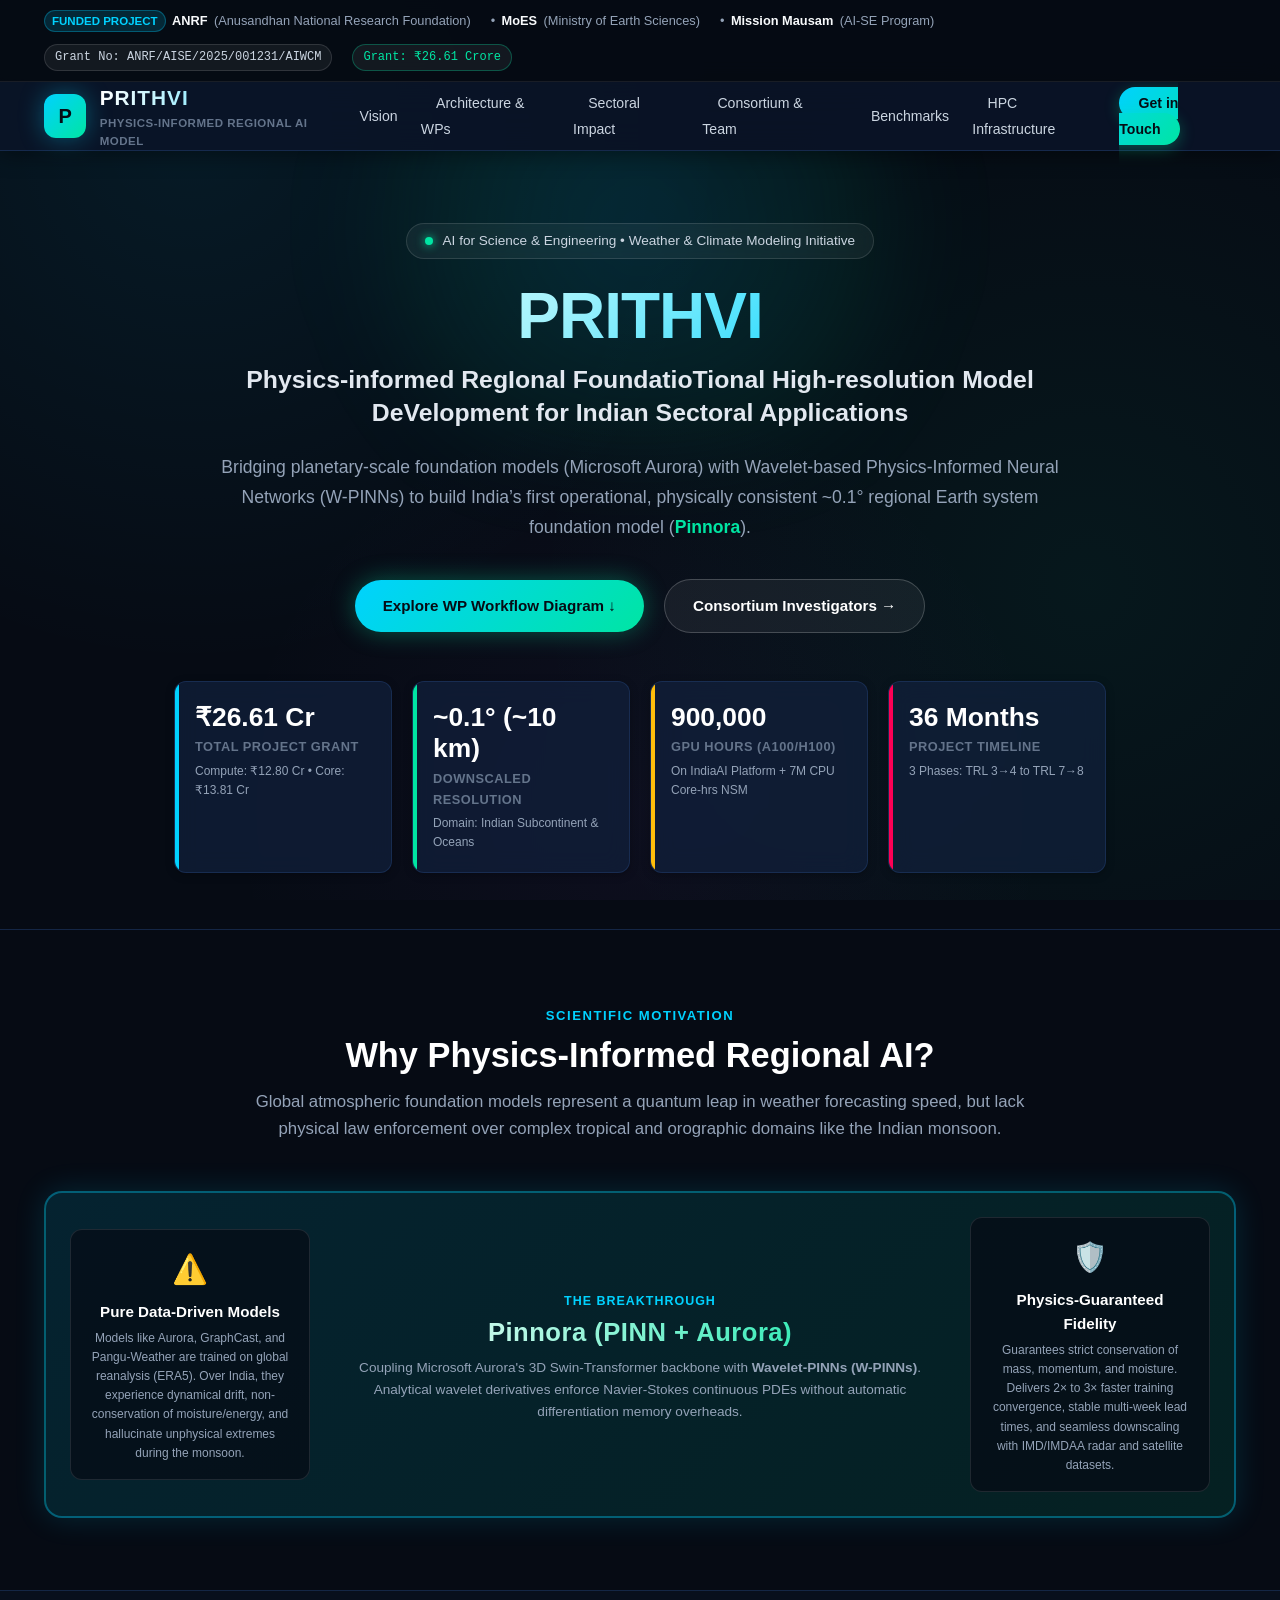
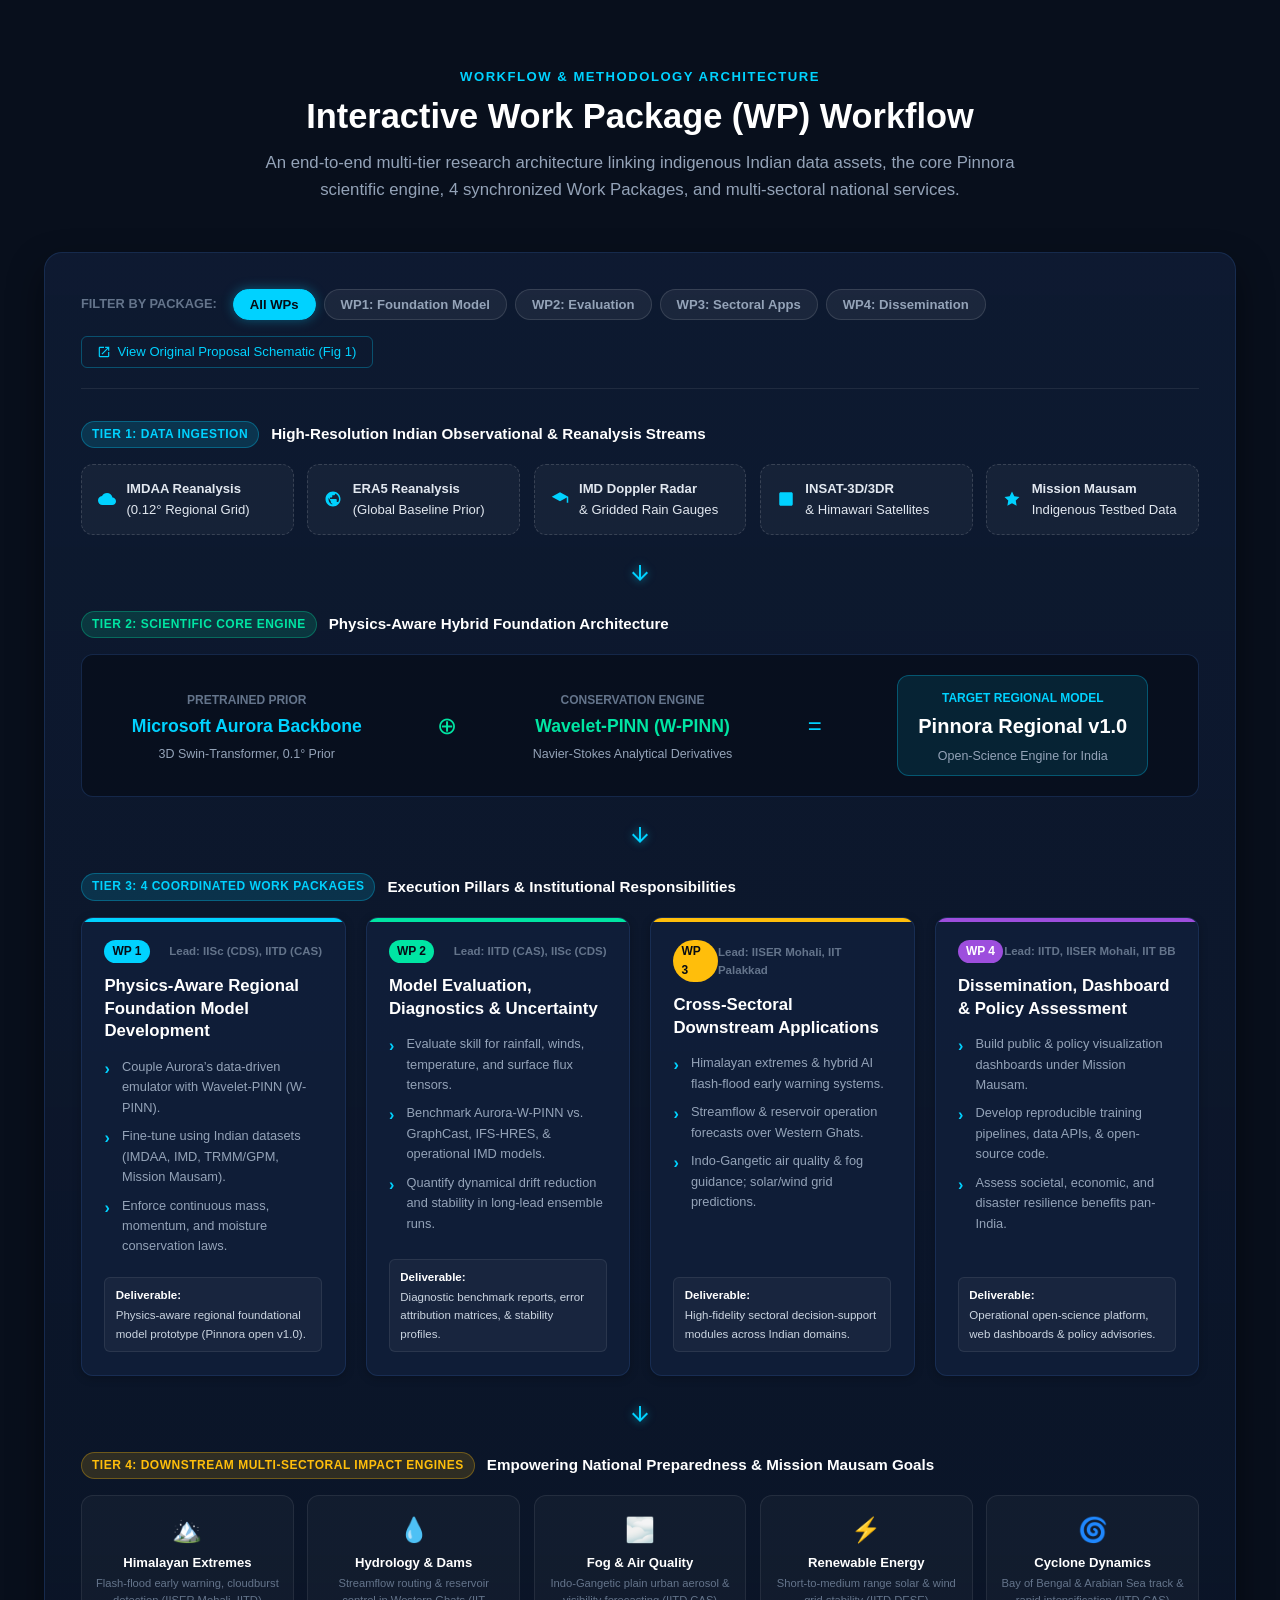
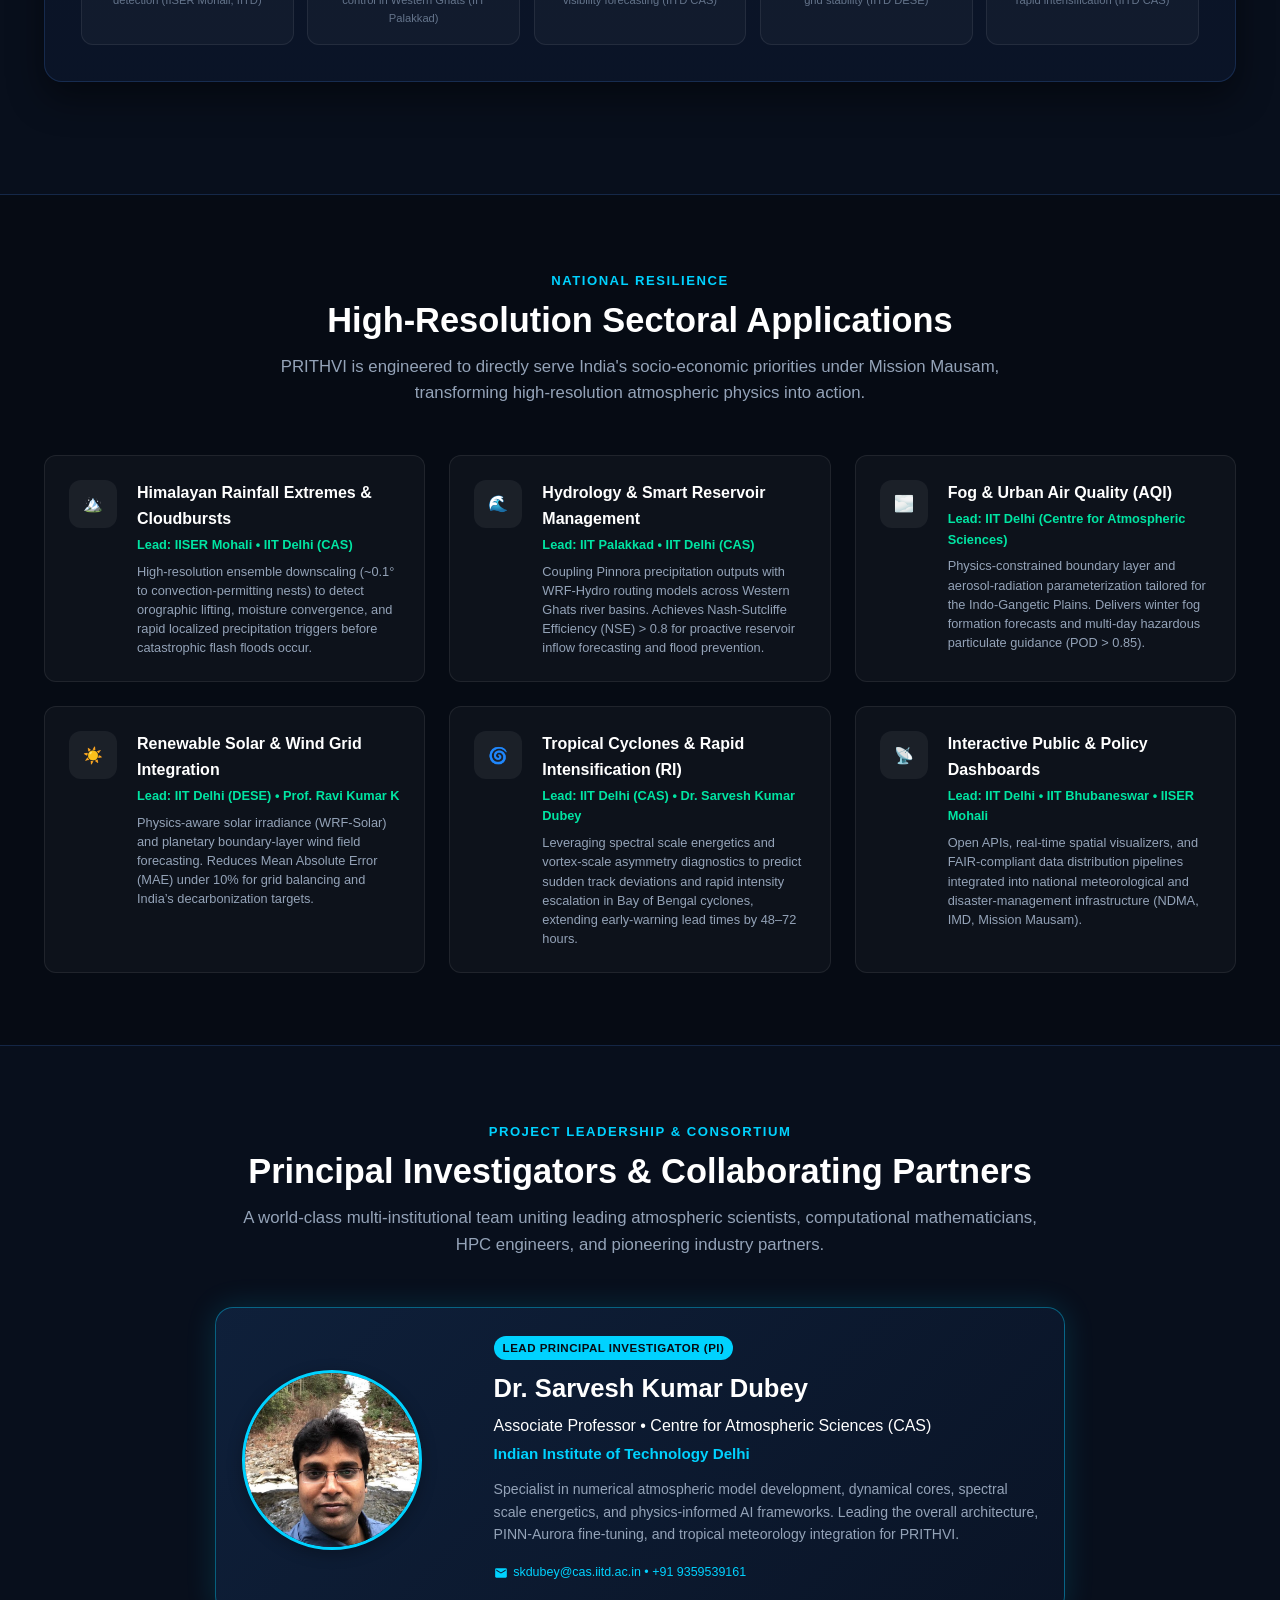
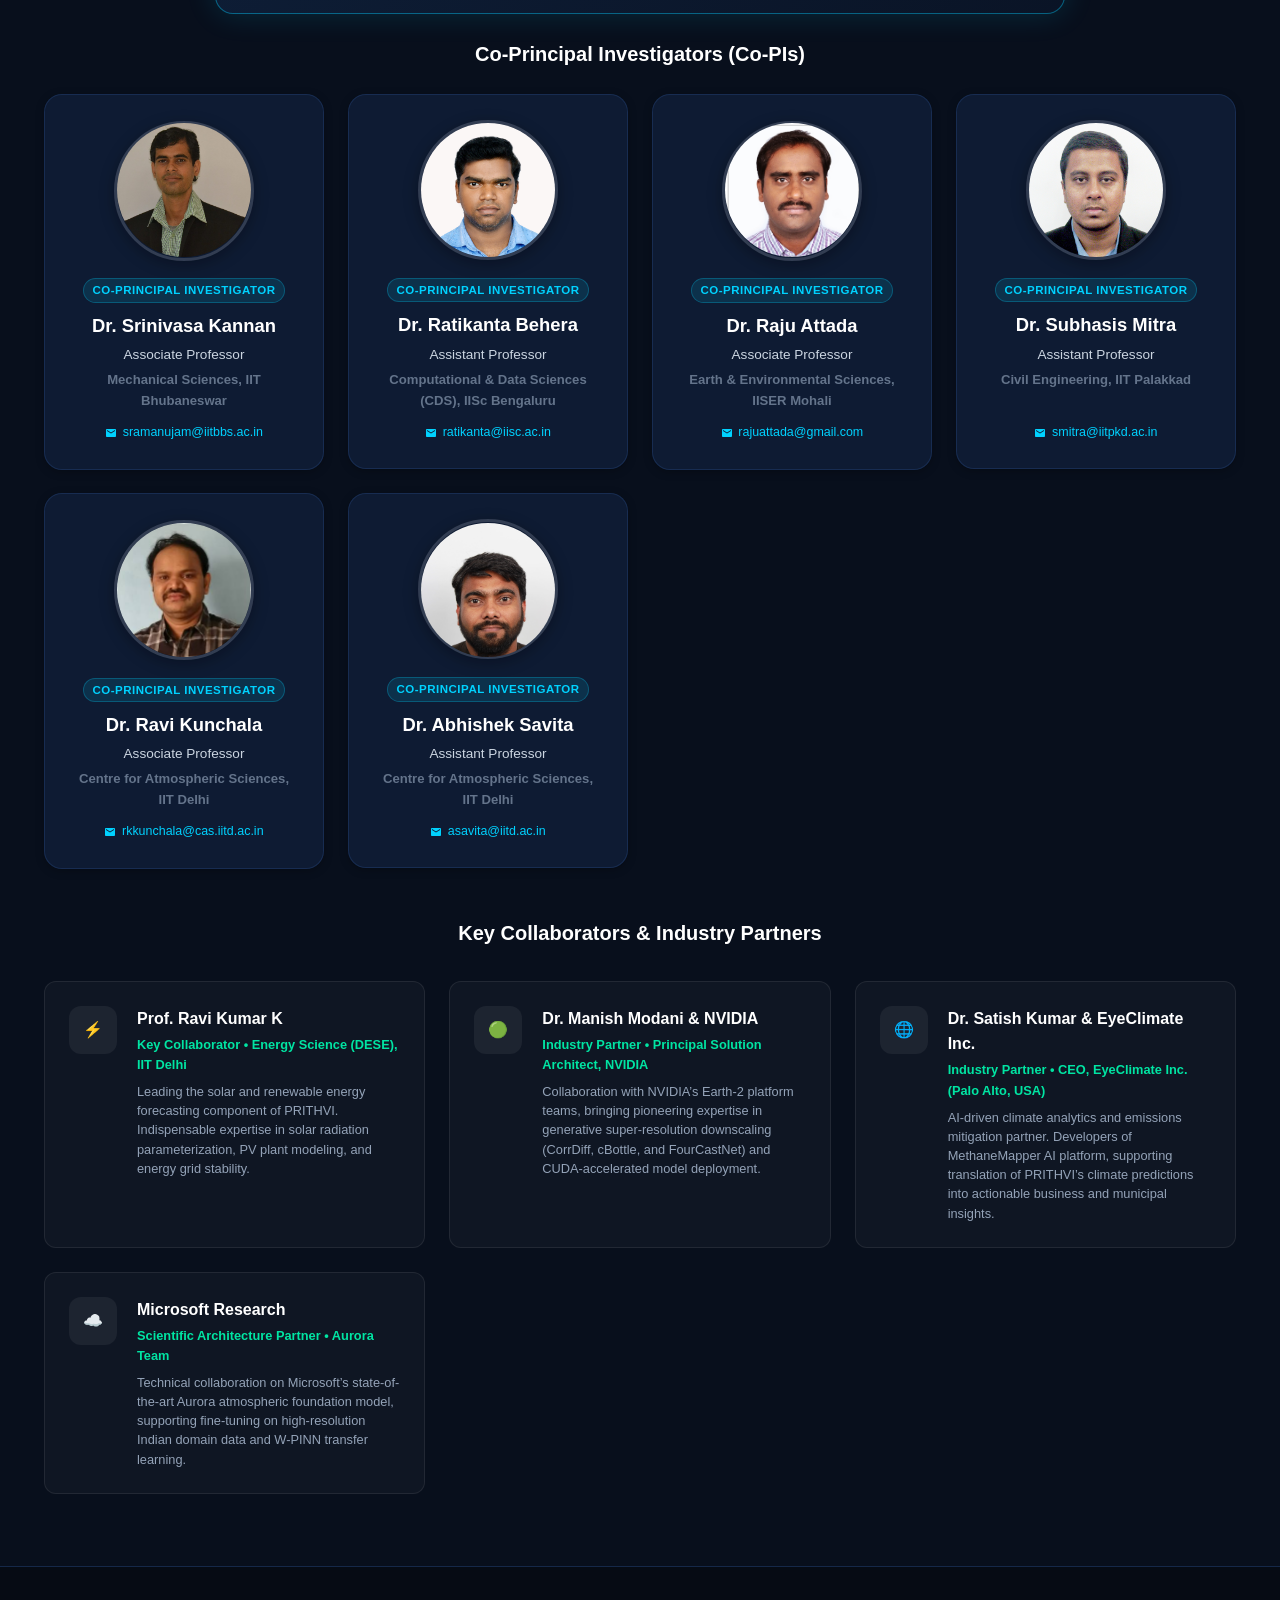
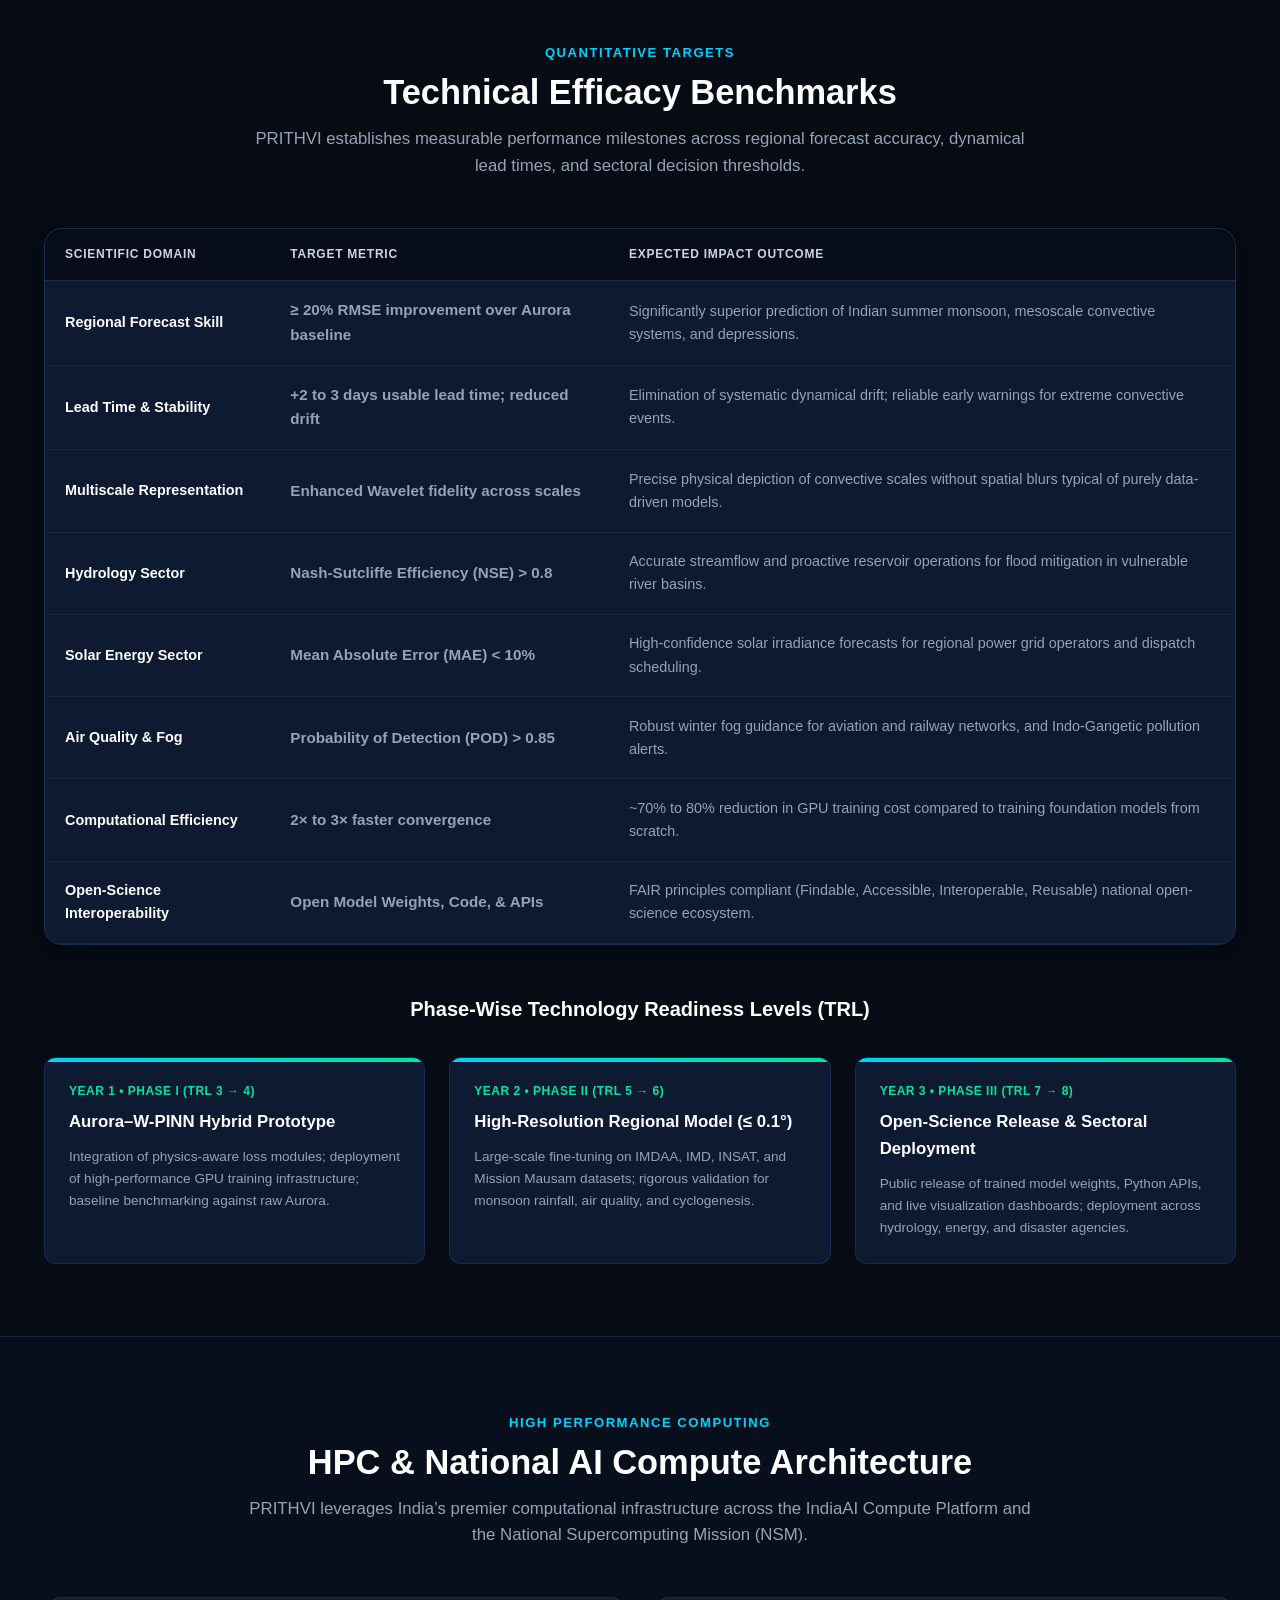
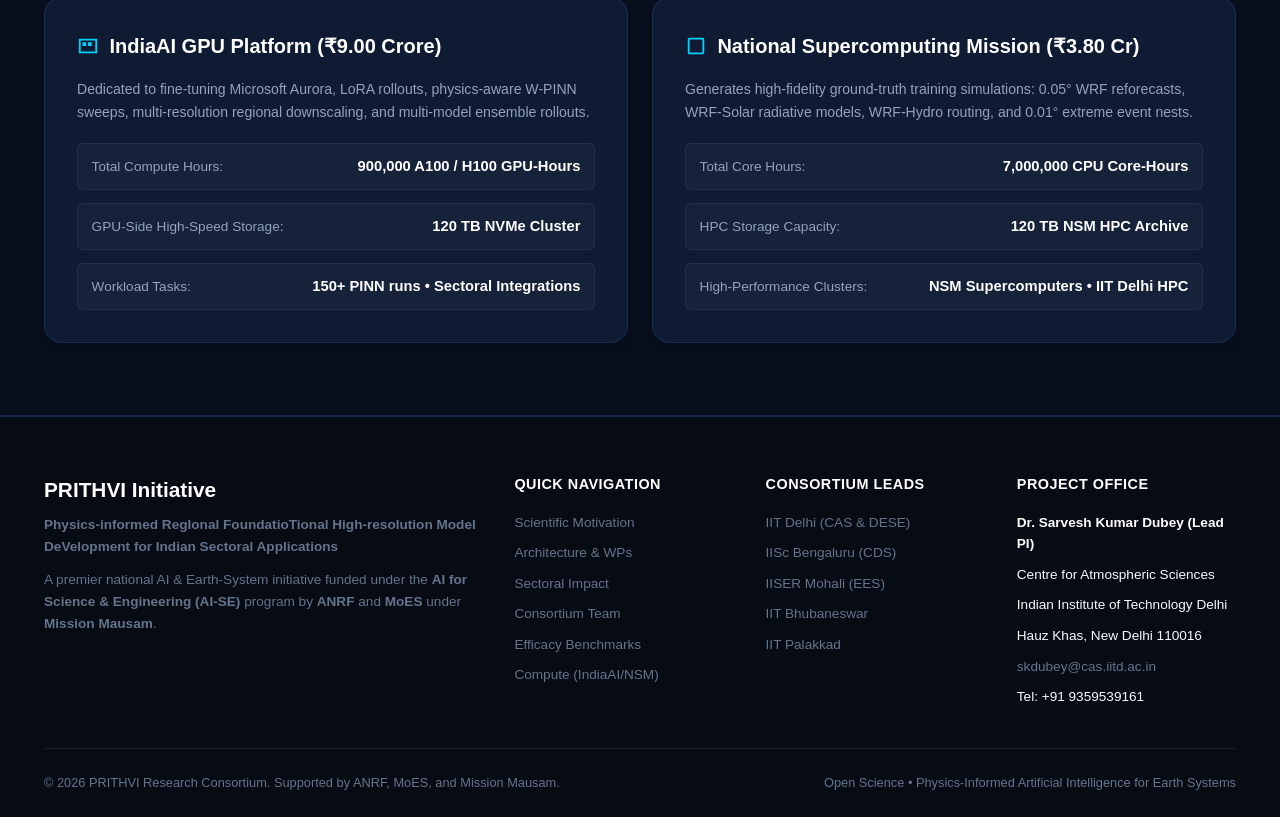
==== index.html @ 878b743e "Initial release of PRITHVI project website (ANRF / MoES Mission Mausam)" ====
<!DOCTYPE html>
<html lang="en">
<head>
  <meta charset="UTF-8">
  <meta name="viewport" content="width=device-width, initial-scale=1.0">
  <title>PRITHVI | Physics-informed Regional Foundational Model for India</title>
  <meta name="description" content="PRITHVI: Physics-informed RegIonal FoundatioTional High-resolution Model DeVelopment for Indian Sectoral Applications. Funded by ANRF with MoES under Mission Mausam.">
  <link rel="stylesheet" href="assets/css/prithvi.css">
  <link rel="shortcut icon" href="assets/images/iitd_logo_red.png" type="image/png">
</head>
<body>

  <!-- ========================================================================
       TOP GOVERNMENT & SPONSORSHIP STRIP
       ======================================================================== -->
  <aside class="top-gov-banner">
    <div class="container top-gov-content">
      <div class="funding-sponsors">
        <span class="sponsor-badge">
          <span class="tag">Funded Project</span>
          <strong>ANRF</strong> (Anusandhan National Research Foundation)
        </span>
        <span class="sponsor-badge">
          &bull; <strong>MoES</strong> (Ministry of Earth Sciences)
        </span>
        <span class="sponsor-badge">
          &bull; <strong>Mission Mausam</strong> (AI-SE Program)
        </span>
      </div>

      <div class="funding-sponsors">
        <span class="grant-id-badge">Grant No: ANRF/AISE/2025/001231/AIWCM</span>
        <span class="grant-id-badge" style="color: var(--prithvi-teal); border-color: rgba(0, 229, 163, 0.3);">Grant: ₹26.61 Crore</span>
      </div>
    </div>
  </aside>

  <!-- ========================================================================
       STICKY NAVIGATION BAR
       ======================================================================== -->
  <header class="site-nav-wrapper">
    <div class="container site-nav">
      <a href="#hero" class="nav-brand">
        <div class="brand-icon-emblem">P</div>
        <div class="brand-titles">
          <span class="brand-title-main">PRITHVI</span>
          <span class="brand-title-sub">Physics-Informed Regional AI Model</span>
        </div>
      </a>

      <button class="mobile-menu-btn" id="mobileMenuBtn" aria-label="Toggle navigation menu">&#9776;</button>

      <ul class="nav-menu" id="navMenu">
        <li><a href="#vision" class="nav-link">Vision</a></li>
        <li><a href="#workflow" class="nav-link">Architecture & WPs</a></li>
        <li><a href="#sectors" class="nav-link">Sectoral Impact</a></li>
        <li><a href="#team" class="nav-link">Consortium & Team</a></li>
        <li><a href="#benchmarks" class="nav-link">Benchmarks</a></li>
        <li><a href="#compute" class="nav-link">HPC Infrastructure</a></li>
        <li><a href="#contact" class="nav-link nav-cta">Get in Touch</a></li>
      </ul>
    </div>
  </header>

  <!-- ========================================================================
       HERO BANNER SECTION
       ======================================================================== -->
  <section class="hero-section" id="hero">
    <div class="hero-glow-back"></div>
    <div class="container hero-content">
      
      <div class="hero-meta-strip">
        <span class="pulse-dot"></span>
        <span>AI for Science & Engineering &bull; Weather & Climate Modeling Initiative</span>
      </div>

      <h1 class="hero-acronym">PRITHVI</h1>
      <h2 class="hero-full-title">
        Physics-informed RegIonal FoundatioTional High-resolution Model DeVelopment for Indian Sectoral Applications
      </h2>
      
      <p class="hero-subtitle">
        Bridging planetary-scale foundation models (Microsoft Aurora) with Wavelet-based Physics-Informed Neural Networks (W-PINNs) to build India’s first operational, physically consistent ~0.1° regional Earth system foundation model (<strong style="color: var(--prithvi-teal);">Pinnora</strong>).
      </p>

      <div class="hero-actions">
        <a href="#workflow" class="btn-primary">
          Explore WP Workflow Diagram &darr;
        </a>
        <a href="#team" class="btn-secondary">
          Consortium Investigators &rarr;
        </a>
      </div>

      <!-- Stat Badges -->
      <div class="hero-stats-grid">
        <div class="stat-card">
          <div class="stat-value">₹26.61 Cr</div>
          <div class="stat-label">Total Project Grant</div>
          <div class="stat-subtext">Compute: ₹12.80 Cr &bull; Core: ₹13.81 Cr</div>
        </div>

        <div class="stat-card teal">
          <div class="stat-value">~0.1° (~10 km)</div>
          <div class="stat-label">Downscaled Resolution</div>
          <div class="stat-subtext">Domain: Indian Subcontinent & Oceans</div>
        </div>

        <div class="stat-card gold">
          <div class="stat-value">900,000</div>
          <div class="stat-label">GPU Hours (A100/H100)</div>
          <div class="stat-subtext">On IndiaAI Platform + 7M CPU Core-hrs NSM</div>
        </div>

        <div class="stat-card coral">
          <div class="stat-value">36 Months</div>
          <div class="stat-label">Project Timeline</div>
          <div class="stat-subtext">3 Phases: TRL 3&rarr;4 to TRL 7&rarr;8</div>
        </div>
      </div>

    </div>
  </section>

  <!-- ========================================================================
       VISION & SCIENTIFIC RATIONALE
       ======================================================================== -->
  <section class="section-wrapper" id="vision">
    <div class="container">
      <div class="section-head">
        <span class="section-eyebrow">Scientific Motivation</span>
        <h2 class="section-title">Why Physics-Informed Regional AI?</h2>
        <p class="section-subtitle">
          Global atmospheric foundation models represent a quantum leap in weather forecasting speed, but lack physical law enforcement over complex tropical and orographic domains like the Indian monsoon.
        </p>
      </div>

      <div class="engine-core-card">
        
        <div class="engine-pillar">
          <div style="font-size: 1.8rem; margin-bottom: 0.5rem;">⚠️</div>
          <h4>Pure Data-Driven Models</h4>
          <p>
            Models like Aurora, GraphCast, and Pangu-Weather are trained on global reanalysis (ERA5). Over India, they experience dynamical drift, non-conservation of moisture/energy, and hallucinate unphysical extremes during the monsoon.
          </p>
        </div>

        <div class="engine-center">
          <span style="font-size: 0.78rem; text-transform: uppercase; font-weight: 800; color: var(--prithvi-cyan); letter-spacing: 1px;">The Breakthrough</span>
          <div class="core-name">Pinnora (PINN + Aurora)</div>
          <p class="core-tagline">
            Coupling Microsoft Aurora's 3D Swin-Transformer backbone with <strong>Wavelet-PINNs (W-PINNs)</strong>. Analytical wavelet derivatives enforce Navier-Stokes continuous PDEs without automatic differentiation memory overheads.
          </p>
        </div>

        <div class="engine-pillar">
          <div style="font-size: 1.8rem; margin-bottom: 0.5rem;">🛡️</div>
          <h4>Physics-Guaranteed Fidelity</h4>
          <p>
            Guarantees strict conservation of mass, momentum, and moisture. Delivers 2&times; to 3&times; faster training convergence, stable multi-week lead times, and seamless downscaling with IMD/IMDAA radar and satellite datasets.
          </p>
        </div>

      </div>
    </div>
  </section>

  <!-- ========================================================================
       WORK PACKAGES & INTERACTIVE FLOWCHART DIAGRAM
       ======================================================================== -->
  <section class="section-wrapper" id="workflow" style="background: rgba(11, 21, 40, 0.4);">
    <div class="container">
      
      <div class="section-head">
        <span class="section-eyebrow">Workflow & Methodology Architecture</span>
        <h2 class="section-title">Interactive Work Package (WP) Workflow</h2>
        <p class="section-subtitle">
          An end-to-end multi-tier research architecture linking indigenous Indian data assets, the core Pinnora scientific engine, 4 synchronized Work Packages, and multi-sectoral national services.
        </p>
      </div>

      <div class="flowchart-container">
        
        <!-- Interactive Controls -->
        <div class="flowchart-toolbar">
          <div class="flowchart-controls">
            <span style="font-size: 0.8rem; color: var(--text-muted); font-weight: 700; text-transform: uppercase; margin-right: 0.5rem;">Filter by Package:</span>
            <button class="flowchart-btn active" data-filter="all">All WPs</button>
            <button class="flowchart-btn" data-filter="wp1">WP1: Foundation Model</button>
            <button class="flowchart-btn" data-filter="wp2">WP2: Evaluation</button>
            <button class="flowchart-btn" data-filter="wp3">WP3: Sectoral Apps</button>
            <button class="flowchart-btn" data-filter="wp4">WP4: Dissemination</button>
          </div>

          <button class="view-modal-btn" id="openModalBtn">
            <svg width="14" height="14" fill="currentColor" viewBox="0 0 24 24"><path d="M19 19H5V5h7V3H5c-1.11 0-2 .9-2 2v14c0 1.1.89 2 2 2h14c1.1 0 2-.9 2-2v-7h-2v7zM14 3v2h3.59l-9.83 9.83 1.41 1.41L19 6.41V10h2V3h-7z"/></svg>
            View Original Proposal Schematic (Fig 1)
          </button>
        </div>

        <!-- The Flowchart Diagram -->
        <div class="arch-flow-diagram">
          
          <!-- TIER 1: DATA INGESTION -->
          <div class="flow-tier">
            <div class="tier-label-box">
              <span class="tier-tag">Tier 1: Data Ingestion</span>
              <span class="tier-title">High-Resolution Indian Observational & Reanalysis Streams</span>
            </div>
            
            <div class="sources-grid">
              <div class="source-node">
                <svg width="18" height="18" fill="currentColor" viewBox="0 0 24 24"><path d="M19.35 10.04C18.67 6.59 15.64 4 12 4 9.11 4 6.6 5.64 5.35 8.04 2.34 8.36 0 10.91 0 14c0 3.31 2.69 6 6 6h13c2.76 0 5-2.24 5-5 0-2.64-2.05-4.78-4.65-4.96z"/></svg>
                <span><strong>IMDAA Reanalysis</strong><br>(0.12° Regional Grid)</span>
              </div>
              <div class="source-node">
                <svg width="18" height="18" fill="currentColor" viewBox="0 0 24 24"><path d="M12 2C6.48 2 2 6.48 2 12s4.48 10 10 10 10-4.48 10-10S17.52 2 12 2zm1 17.93c-3.95-.49-7-3.85-7-7.93 0-.62.08-1.21.21-1.79L9 15v1c0 1.1.9 2 2 2v1.93zm6.9-2.54c-.26-.81-1-1.39-1.9-1.39h-1v-3c0-.55-.45-1-1-1H8v-2h2c.55 0 1-.45 1-1V7h2c1.1 0 2-.9 2-2v-.41c2.93 1.19 5 4.06 5 7.41 0 2.08-.8 3.97-2.1 5.39z"/></svg>
                <span><strong>ERA5 Reanalysis</strong><br>(Global Baseline Prior)</span>
              </div>
              <div class="source-node">
                <svg width="18" height="18" fill="currentColor" viewBox="0 0 24 24"><path d="M12 3L1 9l11 6 9-4.91V17h2V9L12 3z"/></svg>
                <span><strong>IMD Doppler Radar</strong><br>& Gridded Rain Gauges</span>
              </div>
              <div class="source-node">
                <svg width="18" height="18" fill="currentColor" viewBox="0 0 24 24"><path d="M19 3H5c-1.1 0-2 .9-2 2v14c0 1.1.9 2 2 2h14c1.1 0 2-.9 2-2V5c0-1.1-.9-2-2-2z"/></svg>
                <span><strong>INSAT-3D/3DR</strong><br>& Himawari Satellites</span>
              </div>
              <div class="source-node">
                <svg width="18" height="18" fill="currentColor" viewBox="0 0 24 24"><path d="M12 2l3.09 6.26L22 9.27l-5 4.87 1.18 6.88L12 17.77l-6.18 3.25L7 14.14 2 9.27l6.91-1.01L12 2z"/></svg>
                <span><strong>Mission Mausam</strong><br>Indigenous Testbed Data</span>
              </div>
            </div>
          </div>

          <!-- CONNECTING ARROWS -->
          <div class="flow-connector-line">
            <svg width="24" height="24" fill="currentColor" viewBox="0 0 24 24"><path d="M11 4v12.17l-5.59-5.59L4 12l8 8 8-8-1.41-1.41L13 16.17V4h-2z"/></svg>
          </div>

          <!-- TIER 2: SCIENTIFIC ENGINE (PINNORA) -->
          <div class="flow-tier">
            <div class="tier-label-box">
              <span class="tier-tag" style="background: rgba(0, 229, 163, 0.15); color: var(--prithvi-teal); border-color: rgba(0, 229, 163, 0.3);">Tier 2: Scientific Core Engine</span>
              <span class="tier-title">Physics-Aware Hybrid Foundation Architecture</span>
            </div>

            <div style="background: rgba(6, 11, 20, 0.6); border: 1px solid var(--prithvi-navy-border); border-radius: var(--radius-md); padding: 1.25rem; display: flex; align-items: center; justify-content: space-around; flex-wrap: wrap; gap: 1rem;">
              <div style="text-align: center;">
                <span style="font-size: 0.75rem; color: var(--text-muted); text-transform: uppercase; font-weight: 700;">Pretrained Prior</span>
                <h4 style="color: var(--prithvi-cyan); font-size: 1.1rem;">Microsoft Aurora Backbone</h4>
                <span style="font-size: 0.78rem; color: var(--text-secondary);">3D Swin-Transformer, 0.1° Prior</span>
              </div>

              <div style="font-size: 1.5rem; color: var(--prithvi-teal);">&oplus;</div>

              <div style="text-align: center;">
                <span style="font-size: 0.75rem; color: var(--text-muted); text-transform: uppercase; font-weight: 700;">Conservation Engine</span>
                <h4 style="color: var(--prithvi-teal); font-size: 1.1rem;">Wavelet-PINN (W-PINN)</h4>
                <span style="font-size: 0.78rem; color: var(--text-secondary);">Navier-Stokes Analytical Derivatives</span>
              </div>

              <div style="font-size: 1.5rem; color: var(--prithvi-cyan);">&equals;</div>

              <div style="text-align: center; background: rgba(0, 210, 255, 0.1); padding: 0.5rem 1.25rem; border-radius: var(--radius-md); border: 1px solid rgba(0, 210, 255, 0.3);">
                <span style="font-size: 0.75rem; color: var(--prithvi-cyan); text-transform: uppercase; font-weight: 800;">Target Regional Model</span>
                <h4 style="color: #ffffff; font-size: 1.25rem;">Pinnora Regional v1.0</h4>
                <span style="font-size: 0.78rem; color: var(--text-secondary);">Open-Science Engine for India</span>
              </div>
            </div>
          </div>

          <!-- CONNECTING ARROWS -->
          <div class="flow-connector-line">
            <svg width="24" height="24" fill="currentColor" viewBox="0 0 24 24"><path d="M11 4v12.17l-5.59-5.59L4 12l8 8 8-8-1.41-1.41L13 16.17V4h-2z"/></svg>
          </div>

          <!-- TIER 3: WORK PACKAGES (WP1 TO WP4) -->
          <div class="flow-tier">
            <div class="tier-label-box">
              <span class="tier-tag">Tier 3: 4 Coordinated Work Packages</span>
              <span class="tier-title">Execution Pillars & Institutional Responsibilities</span>
            </div>

            <div class="wp-boxes-grid">
              
              <!-- WP1 -->
              <div class="wp-box" data-wp="wp1">
                <div>
                  <div class="wp-badge-top">
                    <span class="wp-num-badge">WP 1</span>
                    <span class="wp-lead-inst">Lead: IISc (CDS), IITD (CAS)</span>
                  </div>
                  <h4 class="wp-title-text">Physics-Aware Regional Foundation Model Development</h4>
                  <ul class="wp-highlights-list">
                    <li>Couple Aurora’s data-driven emulator with Wavelet-PINN (W-PINN).</li>
                    <li>Fine-tune using Indian datasets (IMDAA, IMD, TRMM/GPM, Mission Mausam).</li>
                    <li>Enforce continuous mass, momentum, and moisture conservation laws.</li>
                  </ul>
                </div>
                <div class="wp-output-pill">
                  <strong>Deliverable:</strong>
                  Physics-aware regional foundational model prototype (Pinnora open v1.0).
                </div>
              </div>

              <!-- WP2 -->
              <div class="wp-box wp2" data-wp="wp2">
                <div>
                  <div class="wp-badge-top">
                    <span class="wp-num-badge">WP 2</span>
                    <span class="wp-lead-inst">Lead: IITD (CAS), IISc (CDS)</span>
                  </div>
                  <h4 class="wp-title-text">Model Evaluation, Diagnostics & Uncertainty</h4>
                  <ul class="wp-highlights-list">
                    <li>Evaluate skill for rainfall, winds, temperature, and surface flux tensors.</li>
                    <li>Benchmark Aurora-W-PINN vs. GraphCast, IFS-HRES, & operational IMD models.</li>
                    <li>Quantify dynamical drift reduction and stability in long-lead ensemble runs.</li>
                  </ul>
                </div>
                <div class="wp-output-pill">
                  <strong>Deliverable:</strong>
                  Diagnostic benchmark reports, error attribution matrices, & stability profiles.
                </div>
              </div>

              <!-- WP3 -->
              <div class="wp-box wp3" data-wp="wp3">
                <div>
                  <div class="wp-badge-top">
                    <span class="wp-num-badge">WP 3</span>
                    <span class="wp-lead-inst">Lead: IISER Mohali, IIT Palakkad</span>
                  </div>
                  <h4 class="wp-title-text">Cross-Sectoral Downstream Applications</h4>
                  <ul class="wp-highlights-list">
                    <li>Himalayan extremes & hybrid AI flash-flood early warning systems.</li>
                    <li>Streamflow & reservoir operation forecasts over Western Ghats.</li>
                    <li>Indo-Gangetic air quality & fog guidance; solar/wind grid predictions.</li>
                  </ul>
                </div>
                <div class="wp-output-pill">
                  <strong>Deliverable:</strong>
                  High-fidelity sectoral decision-support modules across Indian domains.
                </div>
              </div>

              <!-- WP4 -->
              <div class="wp-box wp4" data-wp="wp4">
                <div>
                  <div class="wp-badge-top">
                    <span class="wp-num-badge">WP 4</span>
                    <span class="wp-lead-inst">Lead: IITD, IISER Mohali, IIT BB</span>
                  </div>
                  <h4 class="wp-title-text">Dissemination, Dashboard & Policy Assessment</h4>
                  <ul class="wp-highlights-list">
                    <li>Build public & policy visualization dashboards under Mission Mausam.</li>
                    <li>Develop reproducible training pipelines, data APIs, & open-source code.</li>
                    <li>Assess societal, economic, and disaster resilience benefits pan-India.</li>
                  </ul>
                </div>
                <div class="wp-output-pill">
                  <strong>Deliverable:</strong>
                  Operational open-science platform, web dashboards & policy advisories.
                </div>
              </div>

            </div>
          </div>

          <!-- CONNECTING ARROWS -->
          <div class="flow-connector-line">
            <svg width="24" height="24" fill="currentColor" viewBox="0 0 24 24"><path d="M11 4v12.17l-5.59-5.59L4 12l8 8 8-8-1.41-1.41L13 16.17V4h-2z"/></svg>
          </div>

          <!-- TIER 4: SECTORAL APPLICATION ENGINES -->
          <div class="flow-tier">
            <div class="tier-label-box">
              <span class="tier-tag" style="background: rgba(255, 190, 11, 0.15); color: var(--prithvi-gold); border-color: rgba(255, 190, 11, 0.3);">Tier 4: Downstream Multi-Sectoral Impact Engines</span>
              <span class="tier-title">Empowering National Preparedness & Mission Mausam Goals</span>
            </div>

            <div class="sectors-flow-grid">
              
              <div class="sector-flow-card">
                <div class="sector-flow-icon">🏔️</div>
                <div class="sector-flow-name">Himalayan Extremes</div>
                <div class="sector-flow-lead">Flash-flood early warning, cloudburst detection (IISER Mohali, IITD)</div>
              </div>

              <div class="sector-flow-card">
                <div class="sector-flow-icon">💧</div>
                <div class="sector-flow-name">Hydrology & Dams</div>
                <div class="sector-flow-lead">Streamflow routing & reservoir control in Western Ghats (IIT Palakkad)</div>
              </div>

              <div class="sector-flow-card">
                <div class="sector-flow-icon">🌫️</div>
                <div class="sector-flow-name">Fog & Air Quality</div>
                <div class="sector-flow-lead">Indo-Gangetic plain urban aerosol & visibility forecasting (IITD CAS)</div>
              </div>

              <div class="sector-flow-card">
                <div class="sector-flow-icon">⚡</div>
                <div class="sector-flow-name">Renewable Energy</div>
                <div class="sector-flow-lead">Short-to-medium range solar & wind grid stability (IITD DESE)</div>
              </div>

              <div class="sector-flow-card">
                <div class="sector-flow-icon">🌀</div>
                <div class="sector-flow-name">Cyclone Dynamics</div>
                <div class="sector-flow-lead">Bay of Bengal & Arabian Sea track & rapid intensification (IITD CAS)</div>
              </div>

            </div>
          </div>

        </div>

      </div>

    </div>
  </section>

  <!-- ========================================================================
       SECTORAL IMPACT & APPLICATIONS
       ======================================================================== -->
  <section class="section-wrapper" id="sectors">
    <div class="container">
      <div class="section-head">
        <span class="section-eyebrow">National Resilience</span>
        <h2 class="section-title">High-Resolution Sectoral Applications</h2>
        <p class="section-subtitle">
          PRITHVI is engineered to directly serve India's socio-economic priorities under Mission Mausam, transforming high-resolution atmospheric physics into action.
        </p>
      </div>

      <div class="collab-cards-grid">
        
        <div class="collab-card">
          <div class="collab-icon">🏔️</div>
          <div class="collab-info">
            <h4>Himalayan Rainfall Extremes & Cloudbursts</h4>
            <div class="collab-role">Lead: IISER Mohali &bull; IIT Delhi (CAS)</div>
            <p>
              High-resolution ensemble downscaling (~0.1° to convection-permitting nests) to detect orographic lifting, moisture convergence, and rapid localized precipitation triggers before catastrophic flash floods occur.
            </p>
          </div>
        </div>

        <div class="collab-card">
          <div class="collab-icon">🌊</div>
          <div class="collab-info">
            <h4>Hydrology & Smart Reservoir Management</h4>
            <div class="collab-role">Lead: IIT Palakkad &bull; IIT Delhi (CAS)</div>
            <p>
              Coupling Pinnora precipitation outputs with WRF-Hydro routing models across Western Ghats river basins. Achieves Nash-Sutcliffe Efficiency (NSE) > 0.8 for proactive reservoir inflow forecasting and flood prevention.
            </p>
          </div>
        </div>

        <div class="collab-card">
          <div class="collab-icon">🌫️</div>
          <div class="collab-info">
            <h4>Fog & Urban Air Quality (AQI)</h4>
            <div class="collab-role">Lead: IIT Delhi (Centre for Atmospheric Sciences)</div>
            <p>
              Physics-constrained boundary layer and aerosol-radiation parameterization tailored for the Indo-Gangetic Plains. Delivers winter fog formation forecasts and multi-day hazardous particulate guidance (POD > 0.85).
            </p>
          </div>
        </div>

        <div class="collab-card">
          <div class="collab-icon">☀️</div>
          <div class="collab-info">
            <h4>Renewable Solar & Wind Grid Integration</h4>
            <div class="collab-role">Lead: IIT Delhi (DESE) &bull; Prof. Ravi Kumar K</div>
            <p>
              Physics-aware solar irradiance (WRF-Solar) and planetary boundary-layer wind field forecasting. Reduces Mean Absolute Error (MAE) under 10% for grid balancing and India’s decarbonization targets.
            </p>
          </div>
        </div>

        <div class="collab-card">
          <div class="collab-icon">🌀</div>
          <div class="collab-info">
            <h4>Tropical Cyclones & Rapid Intensification (RI)</h4>
            <div class="collab-role">Lead: IIT Delhi (CAS) &bull; Dr. Sarvesh Kumar Dubey</div>
            <p>
              Leveraging spectral scale energetics and vortex-scale asymmetry diagnostics to predict sudden track deviations and rapid intensity escalation in Bay of Bengal cyclones, extending early-warning lead times by 48–72 hours.
            </p>
          </div>
        </div>

        <div class="collab-card">
          <div class="collab-icon">📡</div>
          <div class="collab-info">
            <h4>Interactive Public & Policy Dashboards</h4>
            <div class="collab-role">Lead: IIT Delhi &bull; IIT Bhubaneswar &bull; IISER Mohali</div>
            <p>
              Open APIs, real-time spatial visualizers, and FAIR-compliant data distribution pipelines integrated into national meteorological and disaster-management infrastructure (NDMA, IMD, Mission Mausam).
            </p>
          </div>
        </div>

      </div>

    </div>
  </section>

  <!-- ========================================================================
       CONSORTIUM & TEAM (LEAD PI, CO-PIS, COLLABORATORS, INDUSTRY)
       ======================================================================== -->
  <section class="section-wrapper" id="team" style="background: rgba(11, 21, 40, 0.4);">
    <div class="container">
      
      <div class="section-head">
        <span class="section-eyebrow">Project Leadership & Consortium</span>
        <h2 class="section-title">Principal Investigators & Collaborating Partners</h2>
        <p class="section-subtitle">
          A world-class multi-institutional team uniting leading atmospheric scientists, computational mathematicians, HPC engineers, and pioneering industry partners.
        </p>
      </div>

      <!-- Lead PI Hero Card -->
      <div class="team-card lead-pi">
        <div class="team-avatar-box">
          <img src="assets/images/team/sarvesh_dubey.jpg" alt="Dr. Sarvesh Kumar Dubey">
        </div>
        <div>
          <span class="team-role-badge lead">Lead Principal Investigator (PI)</span>
          <h3 class="team-name" style="font-size: 1.6rem;">Dr. Sarvesh Kumar Dubey</h3>
          <p class="team-title" style="font-size: 1rem; color: #ffffff;">Associate Professor &bull; Centre for Atmospheric Sciences (CAS)</p>
          <p class="team-institution" style="color: var(--prithvi-cyan); font-size: 0.95rem;">Indian Institute of Technology Delhi</p>
          <p style="font-size: 0.88rem; color: var(--text-secondary); line-height: 1.6; margin: 0.75rem 0 1rem;">
            Specialist in numerical atmospheric model development, dynamical cores, spectral scale energetics, and physics-informed AI frameworks. Leading the overall architecture, PINN-Aurora fine-tuning, and tropical meteorology integration for PRITHVI.
          </p>
          <a href="mailto:skdubey@cas.iitd.ac.in" class="team-email">
            <svg width="14" height="14" fill="currentColor" viewBox="0 0 24 24"><path d="M20 4H4c-1.1 0-1.99.9-1.99 2L2 18c0 1.1.9 2 2 2h16c1.1 0 2-.9 2-2V6c0-1.1-.9-2-2-2zm0 4l-8 5-8-5V6l8 5 8-5v2z"/></svg>
            skdubey@cas.iitd.ac.in &bull; +91 9359539161
          </a>
        </div>
      </div>

      <!-- Co-PIs Grid -->
      <h3 style="font-size: 1.25rem; font-weight: 700; color: #ffffff; margin-bottom: 1.5rem; text-align: center;">
        Co-Principal Investigators (Co-PIs)
      </h3>

      <div class="team-grid">
        
        <!-- Co-PI 1: Dr. Srinivasa Kannan -->
        <div class="team-card">
          <div class="team-avatar-box">
            <img src="assets/images/team/srinivasa_kannan.png" alt="Dr. Srinivasa Kannan">
          </div>
          <span class="team-role-badge">Co-Principal Investigator</span>
          <h4 class="team-name">Dr. Srinivasa Kannan</h4>
          <p class="team-title">Associate Professor</p>
          <p class="team-institution">Mechanical Sciences, IIT Bhubaneswar</p>
          <a href="mailto:sramanujam@iitbbs.ac.in" class="team-email">
            <svg width="12" height="12" fill="currentColor" viewBox="0 0 24 24"><path d="M20 4H4c-1.1 0-1.99.9-1.99 2L2 18c0 1.1.9 2 2 2h16c1.1 0 2-.9 2-2V6c0-1.1-.9-2-2-2zm0 4l-8 5-8-5V6l8 5 8-5v2z"/></svg>
            sramanujam@iitbbs.ac.in
          </a>
        </div>

        <!-- Co-PI 2: Dr. Ratikanta Behera -->
        <div class="team-card">
          <div class="team-avatar-box">
            <img src="assets/images/team/ratikanta_behera.png" alt="Dr. Ratikanta Behera">
          </div>
          <span class="team-role-badge">Co-Principal Investigator</span>
          <h4 class="team-name">Dr. Ratikanta Behera</h4>
          <p class="team-title">Assistant Professor</p>
          <p class="team-institution">Computational & Data Sciences (CDS), IISc Bengaluru</p>
          <a href="mailto:ratikanta@iisc.ac.in" class="team-email">
            <svg width="12" height="12" fill="currentColor" viewBox="0 0 24 24"><path d="M20 4H4c-1.1 0-1.99.9-1.99 2L2 18c0 1.1.9 2 2 2h16c1.1 0 2-.9 2-2V6c0-1.1-.9-2-2-2zm0 4l-8 5-8-5V6l8 5 8-5v2z"/></svg>
            ratikanta@iisc.ac.in
          </a>
        </div>

        <!-- Co-PI 3: Dr. Raju Attada -->
        <div class="team-card">
          <div class="team-avatar-box">
            <img src="assets/images/team/raju_attada.png" alt="Dr. Raju Attada">
          </div>
          <span class="team-role-badge">Co-Principal Investigator</span>
          <h4 class="team-name">Dr. Raju Attada</h4>
          <p class="team-title">Associate Professor</p>
          <p class="team-institution">Earth & Environmental Sciences, IISER Mohali</p>
          <a href="mailto:rajuattada@gmail.com" class="team-email">
            <svg width="12" height="12" fill="currentColor" viewBox="0 0 24 24"><path d="M20 4H4c-1.1 0-1.99.9-1.99 2L2 18c0 1.1.9 2 2 2h16c1.1 0 2-.9 2-2V6c0-1.1-.9-2-2-2zm0 4l-8 5-8-5V6l8 5 8-5v2z"/></svg>
            rajuattada@gmail.com
          </a>
        </div>

        <!-- Co-PI 4: Dr. Subhasis Mitra -->
        <div class="team-card">
          <div class="team-avatar-box">
            <img src="assets/images/team/subhasis_mitra.png" alt="Dr. Subhasis Mitra">
          </div>
          <span class="team-role-badge">Co-Principal Investigator</span>
          <h4 class="team-name">Dr. Subhasis Mitra</h4>
          <p class="team-title">Assistant Professor</p>
          <p class="team-institution">Civil Engineering, IIT Palakkad</p>
          <a href="mailto:smitra@iitpkd.ac.in" class="team-email">
            <svg width="12" height="12" fill="currentColor" viewBox="0 0 24 24"><path d="M20 4H4c-1.1 0-1.99.9-1.99 2L2 18c0 1.1.9 2 2 2h16c1.1 0 2-.9 2-2V6c0-1.1-.9-2-2-2zm0 4l-8 5-8-5V6l8 5 8-5v2z"/></svg>
            smitra@iitpkd.ac.in
          </a>
        </div>

        <!-- Co-PI 5: Dr. Ravi Kunchala -->
        <div class="team-card">
          <div class="team-avatar-box">
            <img src="assets/images/team/ravi_kunchala.png" alt="Dr. Ravi Kunchala">
          </div>
          <span class="team-role-badge">Co-Principal Investigator</span>
          <h4 class="team-name">Dr. Ravi Kunchala</h4>
          <p class="team-title">Associate Professor</p>
          <p class="team-institution">Centre for Atmospheric Sciences, IIT Delhi</p>
          <a href="mailto:rkkunchala@cas.iitd.ac.in" class="team-email">
            <svg width="12" height="12" fill="currentColor" viewBox="0 0 24 24"><path d="M20 4H4c-1.1 0-1.99.9-1.99 2L2 18c0 1.1.9 2 2 2h16c1.1 0 2-.9 2-2V6c0-1.1-.9-2-2-2zm0 4l-8 5-8-5V6l8 5 8-5v2z"/></svg>
            rkkunchala@cas.iitd.ac.in
          </a>
        </div>

        <!-- Co-PI 6: Dr. Abhishek Savita -->
        <div class="team-card">
          <div class="team-avatar-box">
            <img src="assets/images/team/abhishek_savita.png" alt="Dr. Abhishek Savita">
          </div>
          <span class="team-role-badge">Co-Principal Investigator</span>
          <h4 class="team-name">Dr. Abhishek Savita</h4>
          <p class="team-title">Assistant Professor</p>
          <p class="team-institution">Centre for Atmospheric Sciences, IIT Delhi</p>
          <a href="mailto:asavita@iitd.ac.in" class="team-email">
            <svg width="12" height="12" fill="currentColor" viewBox="0 0 24 24"><path d="M20 4H4c-1.1 0-1.99.9-1.99 2L2 18c0 1.1.9 2 2 2h16c1.1 0 2-.9 2-2V6c0-1.1-.9-2-2-2zm0 4l-8 5-8-5V6l8 5 8-5v2z"/></svg>
            asavita@iitd.ac.in
          </a>
        </div>

      </div>

      <!-- Collaborators & Industry Partners -->
      <h3 style="font-size: 1.25rem; font-weight: 700; color: #ffffff; margin: 3rem 0 1.5rem; text-align: center;">
        Key Collaborators & Industry Partners
      </h3>

      <div class="collab-cards-grid">
        
        <div class="collab-card">
          <div class="collab-icon">⚡</div>
          <div class="collab-info">
            <h4>Prof. Ravi Kumar K</h4>
            <div class="collab-role">Key Collaborator &bull; Energy Science (DESE), IIT Delhi</div>
            <p>
              Leading the solar and renewable energy forecasting component of PRITHVI. Indispensable expertise in solar radiation parameterization, PV plant modeling, and energy grid stability.
            </p>
          </div>
        </div>

        <div class="collab-card">
          <div class="collab-icon">🟢</div>
          <div class="collab-info">
            <h4>Dr. Manish Modani & NVIDIA</h4>
            <div class="collab-role">Industry Partner &bull; Principal Solution Architect, NVIDIA</div>
            <p>
              Collaboration with NVIDIA’s Earth-2 platform teams, bringing pioneering expertise in generative super-resolution downscaling (CorrDiff, cBottle, and FourCastNet) and CUDA-accelerated model deployment.
            </p>
          </div>
        </div>

        <div class="collab-card">
          <div class="collab-icon">🌐</div>
          <div class="collab-info">
            <h4>Dr. Satish Kumar & EyeClimate Inc.</h4>
            <div class="collab-role">Industry Partner &bull; CEO, EyeClimate Inc. (Palo Alto, USA)</div>
            <p>
              AI-driven climate analytics and emissions mitigation partner. Developers of MethaneMapper AI platform, supporting translation of PRITHVI’s climate predictions into actionable business and municipal insights.
            </p>
          </div>
        </div>

        <div class="collab-card">
          <div class="collab-icon">☁️</div>
          <div class="collab-info">
            <h4>Microsoft Research</h4>
            <div class="collab-role">Scientific Architecture Partner &bull; Aurora Team</div>
            <p>
              Technical collaboration on Microsoft’s state-of-the-art Aurora atmospheric foundation model, supporting fine-tuning on high-resolution Indian domain data and W-PINN transfer learning.
            </p>
          </div>
        </div>

      </div>

    </div>
  </section>

  <!-- ========================================================================
       TECHNICAL EFFICACY BENCHMARKS & MILESTONES
       ======================================================================== -->
  <section class="section-wrapper" id="benchmarks">
    <div class="container">
      <div class="section-head">
        <span class="section-eyebrow">Quantitative Targets</span>
        <h2 class="section-title">Technical Efficacy Benchmarks</h2>
        <p class="section-subtitle">
          PRITHVI establishes measurable performance milestones across regional forecast accuracy, dynamical lead times, and sectoral decision thresholds.
        </p>
      </div>

      <div class="benchmarks-table-wrapper">
        <table class="benchmarks-table">
          <thead>
            <tr>
              <th>Scientific Domain</th>
              <th>Target Metric</th>
              <th>Expected Impact Outcome</th>
            </tr>
          </thead>
          <tbody>
            <tr>
              <td><strong style="color: #fff;">Regional Forecast Skill</strong></td>
              <td class="metric-highlight">&ge; 20% RMSE improvement over Aurora baseline</td>
              <td>Significantly superior prediction of Indian summer monsoon, mesoscale convective systems, and depressions.</td>
            </tr>
            <tr>
              <td><strong style="color: #fff;">Lead Time & Stability</strong></td>
              <td class="metric-highlight">+2 to 3 days usable lead time; reduced drift</td>
              <td>Elimination of systematic dynamical drift; reliable early warnings for extreme convective events.</td>
            </tr>
            <tr>
              <td><strong style="color: #fff;">Multiscale Representation</strong></td>
              <td class="metric-highlight">Enhanced Wavelet fidelity across scales</td>
              <td>Precise physical depiction of convective scales without spatial blurs typical of purely data-driven models.</td>
            </tr>
            <tr>
              <td><strong style="color: #fff;">Hydrology Sector</strong></td>
              <td class="metric-highlight">Nash-Sutcliffe Efficiency (NSE) &gt; 0.8</td>
              <td>Accurate streamflow and proactive reservoir operations for flood mitigation in vulnerable river basins.</td>
            </tr>
            <tr>
              <td><strong style="color: #fff;">Solar Energy Sector</strong></td>
              <td class="metric-highlight">Mean Absolute Error (MAE) &lt; 10%</td>
              <td>High-confidence solar irradiance forecasts for regional power grid operators and dispatch scheduling.</td>
            </tr>
            <tr>
              <td><strong style="color: #fff;">Air Quality & Fog</strong></td>
              <td class="metric-highlight">Probability of Detection (POD) &gt; 0.85</td>
              <td>Robust winter fog guidance for aviation and railway networks, and Indo-Gangetic pollution alerts.</td>
            </tr>
            <tr>
              <td><strong style="color: #fff;">Computational Efficiency</strong></td>
              <td class="metric-highlight">2&times; to 3&times; faster convergence</td>
              <td>~70% to 80% reduction in GPU training cost compared to training foundation models from scratch.</td>
            </tr>
            <tr>
              <td><strong style="color: #fff;">Open-Science Interoperability</strong></td>
              <td class="metric-highlight">Open Model Weights, Code, & APIs</td>
              <td>FAIR principles compliant (Findable, Accessible, Interoperable, Reusable) national open-science ecosystem.</td>
            </tr>
          </tbody>
        </table>
      </div>

      <!-- TRL Milestones Track -->
      <h3 style="font-size: 1.25rem; font-weight: 700; color: #ffffff; margin: 3rem 0 1.25rem; text-align: center;">
        Phase-Wise Technology Readiness Levels (TRL)
      </h3>

      <div class="trl-timeline">
        <div class="trl-card">
          <div class="trl-phase-badge">Year 1 &bull; Phase I (TRL 3 &rarr; 4)</div>
          <h4 class="trl-title">Aurora–W-PINN Hybrid Prototype</h4>
          <p class="trl-desc">
            Integration of physics-aware loss modules; deployment of high-performance GPU training infrastructure; baseline benchmarking against raw Aurora.
          </p>
        </div>

        <div class="trl-card">
          <div class="trl-phase-badge">Year 2 &bull; Phase II (TRL 5 &rarr; 6)</div>
          <h4 class="trl-title">High-Resolution Regional Model (&le; 0.1°)</h4>
          <p class="trl-desc">
            Large-scale fine-tuning on IMDAA, IMD, INSAT, and Mission Mausam datasets; rigorous validation for monsoon rainfall, air quality, and cyclogenesis.
          </p>
        </div>

        <div class="trl-card">
          <div class="trl-phase-badge">Year 3 &bull; Phase III (TRL 7 &rarr; 8)</div>
          <h4 class="trl-title">Open-Science Release & Sectoral Deployment</h4>
          <p class="trl-desc">
            Public release of trained model weights, Python APIs, and live visualization dashboards; deployment across hydrology, energy, and disaster agencies.
          </p>
        </div>
      </div>

    </div>
  </section>

  <!-- ========================================================================
       COMPUTE & HPC INFRASTRUCTURE
       ======================================================================== -->
  <section class="section-wrapper" id="compute" style="background: rgba(11, 21, 40, 0.4);">
    <div class="container">
      <div class="section-head">
        <span class="section-eyebrow">High Performance Computing</span>
        <h2 class="section-title">HPC & National AI Compute Architecture</h2>
        <p class="section-subtitle">
          PRITHVI leverages India’s premier computational infrastructure across the IndiaAI Compute Platform and the National Supercomputing Mission (NSM).
        </p>
      </div>

      <div class="compute-grid">
        
        <!-- GPU Card -->
        <div class="compute-card">
          <h3>
            <svg width="22" height="22" fill="currentColor" viewBox="0 0 24 24"><path d="M4 6h16v12H4z M2 4v16h20V4H2zm4 4h4v4H6V8zm6 0h4v4h-4V8z"/></svg>
            IndiaAI GPU Platform (₹9.00 Crore)
          </h3>
          <p style="font-size: 0.88rem; color: var(--text-secondary); line-height: 1.6;">
            Dedicated to fine-tuning Microsoft Aurora, LoRA rollouts, physics-aware W-PINN sweeps, multi-resolution regional downscaling, and multi-model ensemble rollouts.
          </p>
          <ul class="compute-metrics-list">
            <li class="compute-metric-item">
              <span class="compute-metric-label">Total Compute Hours:</span>
              <span class="compute-metric-val">900,000 A100 / H100 GPU-Hours</span>
            </li>
            <li class="compute-metric-item">
              <span class="compute-metric-label">GPU-Side High-Speed Storage:</span>
              <span class="compute-metric-val">120 TB NVMe Cluster</span>
            </li>
            <li class="compute-metric-item">
              <span class="compute-metric-label">Workload Tasks:</span>
              <span class="compute-metric-val">150+ PINN runs &bull; Sectoral Integrations</span>
            </li>
          </ul>
        </div>

        <!-- CPU HPC Card -->
        <div class="compute-card">
          <h3>
            <svg width="22" height="22" fill="currentColor" viewBox="0 0 24 24"><path d="M19 3H5c-1.1 0-2 .9-2 2v14c0 1.1.9 2 2 2h14c1.1 0 2-.9 2-2V5c0-1.1-.9-2-2-2zm0 16H5V5h14v14z"/></svg>
            National Supercomputing Mission (₹3.80 Cr)
          </h3>
          <p style="font-size: 0.88rem; color: var(--text-secondary); line-height: 1.6;">
            Generates high-fidelity ground-truth training simulations: 0.05° WRF reforecasts, WRF-Solar radiative models, WRF-Hydro routing, and 0.01° extreme event nests.
          </p>
          <ul class="compute-metrics-list">
            <li class="compute-metric-item">
              <span class="compute-metric-label">Total Core Hours:</span>
              <span class="compute-metric-val">7,000,000 CPU Core-Hours</span>
            </li>
            <li class="compute-metric-item">
              <span class="compute-metric-label">HPC Storage Capacity:</span>
              <span class="compute-metric-val">120 TB NSM HPC Archive</span>
            </li>
            <li class="compute-metric-item">
              <span class="compute-metric-label">High-Performance Clusters:</span>
              <span class="compute-metric-val">NSM Supercomputers &bull; IIT Delhi HPC</span>
            </li>
          </ul>
        </div>

      </div>

    </div>
  </section>

  <!-- ========================================================================
       MODAL: ORIGINAL PROPOSAL FIG 1 SCHEMATIC
       ======================================================================== -->
  <div class="modal-overlay" id="schematicModal" role="dialog" aria-modal="true" aria-labelledby="modalTitle">
    <div class="modal-window">
      <button class="modal-close-btn" id="closeModalBtn" aria-label="Close Modal">&times;</button>
      <h3 id="modalTitle" style="font-size: 1.3rem; font-weight: 700; color: #ffffff; margin-bottom: 0.5rem;">
        Fig 1: Sectoral Applications of PRITHVI Regional Foundation Model (Pinnora)
      </h3>
      <p style="font-size: 0.85rem; color: var(--text-secondary); margin-bottom: 1.25rem;">
        Official schematic excerpt from the funded proposal (File No: ANRF/AISE/2025/001231/AIWCM, Page 9).
      </p>
      <div style="background: #ffffff; padding: 12px; border-radius: var(--radius-md); overflow: hidden;">
        <img src="assets/images/fig1_original_diagram.png" alt="PRITHVI Proposal Figure 1 Workflow Diagram" style="width: 100%; height: auto;">
      </div>
    </div>
  </div>

  <!-- ========================================================================
       CONTACT & INSTITUTIONAL FOOTER
       ======================================================================== -->
  <footer class="prithvi-footer" id="contact">
    <div class="container">
      
      <div class="footer-top-grid">
        
        <div class="footer-brand">
          <h4>PRITHVI Initiative</h4>
          <p>
            <strong>Physics-informed RegIonal FoundatioTional High-resolution Model DeVelopment for Indian Sectoral Applications</strong>
          </p>
          <p style="margin-top: 0.75rem;">
            A premier national AI & Earth-System initiative funded under the <strong>AI for Science & Engineering (AI-SE)</strong> program by <strong>ANRF</strong> and <strong>MoES</strong> under <strong>Mission Mausam</strong>.
          </p>
        </div>

        <div class="footer-col">
          <h5>Quick Navigation</h5>
          <ul class="footer-links">
            <li><a href="#vision">Scientific Motivation</a></li>
            <li><a href="#workflow">Architecture & WPs</a></li>
            <li><a href="#sectors">Sectoral Impact</a></li>
            <li><a href="#team">Consortium Team</a></li>
            <li><a href="#benchmarks">Efficacy Benchmarks</a></li>
            <li><a href="#compute">Compute (IndiaAI/NSM)</a></li>
          </ul>
        </div>

        <div class="footer-col">
          <h5>Consortium Leads</h5>
          <ul class="footer-links">
            <li><a href="https://cas.iitd.ac.in" target="_blank" rel="noopener noreferrer">IIT Delhi (CAS & DESE)</a></li>
            <li><a href="https://cds.iisc.ac.in" target="_blank" rel="noopener noreferrer">IISc Bengaluru (CDS)</a></li>
            <li><a href="https://www.iisermohali.ac.in" target="_blank" rel="noopener noreferrer">IISER Mohali (EES)</a></li>
            <li><a href="https://www.iitbbs.ac.in" target="_blank" rel="noopener noreferrer">IIT Bhubaneswar</a></li>
            <li><a href="https://iitpkd.ac.in" target="_blank" rel="noopener noreferrer">IIT Palakkad</a></li>
          </ul>
        </div>

        <div class="footer-col">
          <h5>Project Office</h5>
          <ul class="footer-links">
            <li><strong style="color: #fff;">Dr. Sarvesh Kumar Dubey (Lead PI)</strong></li>
            <li>Centre for Atmospheric Sciences</li>
            <li>Indian Institute of Technology Delhi</li>
            <li>Hauz Khas, New Delhi 110016</li>
            <li><a href="mailto:skdubey@cas.iitd.ac.in">skdubey@cas.iitd.ac.in</a></li>
            <li>Tel: +91 9359539161</li>
          </ul>
        </div>

      </div>

      <div class="footer-bottom">
        <div>
          &copy; 2026 PRITHVI Research Consortium. Supported by ANRF, MoES, and Mission Mausam.
        </div>
        <div>
          Open Science &bull; Physics-Informed Artificial Intelligence for Earth Systems
        </div>
      </div>

    </div>
  </footer>

  <script src="assets/js/prithvi.js"></script>
</body>
</html>
---- assets/css/prithvi.css ----
/* ==========================================================================
   PRITHVI: Physics-informed Regional Foundational Model for India
   Official Project Website Stylesheet
   Designed for ANRF / MoES Mission Mausam Initiative
   ========================================================================== */

:root {
  /* Brand Atmospheric Palette */
  --prithvi-navy-dark: #060b14;
  --prithvi-navy: #0b1528;
  --prithvi-navy-surface: #101e38;
  --prithvi-navy-card: rgba(18, 34, 62, 0.7);
  --prithvi-navy-border: rgba(30, 58, 102, 0.6);

  --prithvi-cyan: #00d2ff;
  --prithvi-cyan-glow: rgba(0, 210, 255, 0.25);
  --prithvi-teal: #00e5a3;
  --prithvi-teal-glow: rgba(0, 229, 163, 0.25);
  --prithvi-gold: #ffbe0b;
  --prithvi-gold-glow: rgba(255, 190, 11, 0.25);
  --prithvi-coral: #ff0055;
  --prithvi-purple: #9d4edd;

  /* Typography Colors */
  --text-primary: #f8fafc;
  --text-secondary: #94a3b8;
  --text-muted: #64748b;
  --text-accent: #38bdf8;

  /* Elevation & Shadows */
  --shadow-sm: 0 2px 8px rgba(0, 0, 0, 0.25);
  --shadow-md: 0 8px 24px rgba(0, 0, 0, 0.35);
  --shadow-lg: 0 16px 36px rgba(0, 0, 0, 0.45);
  --shadow-cyan: 0 0 25px rgba(0, 210, 255, 0.35);
  --shadow-teal: 0 0 25px rgba(0, 229, 163, 0.35);

  --radius-sm: 6px;
  --radius-md: 12px;
  --radius-lg: 18px;
  --radius-full: 9999px;

  --transition: all 0.3s cubic-bezier(0.16, 1, 0.3, 1);
  --max-width: 1240px;
}

/* Reset & Basics */
*, *::before, *::after {
  box-sizing: border-box;
  margin: 0;
  padding: 0;
}

html {
  font-family: -apple-system, BlinkMacSystemFont, "Segoe UI", Roboto, "Inter", "Helvetica Neue", Arial, sans-serif;
  font-size: 16px;
  line-height: 1.6;
  color: var(--text-primary);
  background-color: var(--prithvi-navy-dark);
  scroll-behavior: smooth;
}

body {
  min-height: 100vh;
  display: flex;
  flex-direction: column;
  background: 
    radial-gradient(circle at 15% 15%, rgba(0, 210, 255, 0.08) 0%, transparent 40%),
    radial-gradient(circle at 85% 65%, rgba(0, 229, 163, 0.06) 0%, transparent 45%),
    radial-gradient(circle at 50% 90%, rgba(157, 78, 221, 0.05) 0%, transparent 40%),
    var(--prithvi-navy-dark);
  background-attachment: fixed;
  overflow-x: hidden;
  -webkit-font-smoothing: antialiased;
}

a {
  color: var(--prithvi-cyan);
  text-decoration: none;
  transition: var(--transition);
}

a:hover {
  color: #7dd3fc;
  text-shadow: 0 0 8px rgba(56, 189, 248, 0.5);
}

img {
  max-width: 100%;
  height: auto;
  display: block;
}

.container {
  width: 100%;
  max-width: var(--max-width);
  margin: 0 auto;
  padding: 0 1.5rem;
}

/* ==========================================================================
   TOP INSTITUTIONAL & FUNDING BANNER
   ========================================================================== */
.top-gov-banner {
  background: rgba(6, 11, 20, 0.95);
  backdrop-filter: blur(12px);
  border-bottom: 1px solid rgba(255, 255, 255, 0.08);
  padding: 0.6rem 0;
  font-size: 0.8rem;
  z-index: 100;
  position: relative;
}

.top-gov-content {
  display: flex;
  align-items: center;
  justify-content: space-between;
  flex-wrap: wrap;
  gap: 0.75rem;
}

.funding-sponsors {
  display: flex;
  align-items: center;
  gap: 1.25rem;
  flex-wrap: wrap;
}

.sponsor-badge {
  display: inline-flex;
  align-items: center;
  gap: 0.4rem;
  color: var(--text-secondary);
  font-weight: 500;
}

.sponsor-badge strong {
  color: var(--text-primary);
  font-weight: 700;
}

.sponsor-badge .tag {
  background: rgba(0, 210, 255, 0.15);
  color: var(--prithvi-cyan);
  border: 1px solid rgba(0, 210, 255, 0.3);
  padding: 1px 7px;
  border-radius: var(--radius-full);
  font-size: 0.72rem;
  font-weight: 700;
  text-transform: uppercase;
}

.grant-id-badge {
  color: #cbd5e1;
  background: rgba(255, 255, 255, 0.06);
  padding: 3px 10px;
  border-radius: var(--radius-full);
  border: 1px solid rgba(255, 255, 255, 0.12);
  font-family: ui-monospace, SFMono-Regular, Menlo, Monaco, Consolas, monospace;
  font-size: 0.75rem;
}

/* ==========================================================================
   MAIN NAVIGATION
   ========================================================================== */
.site-nav-wrapper {
  background: rgba(11, 21, 40, 0.85);
  backdrop-filter: blur(16px);
  position: sticky;
  top: 0;
  z-index: 90;
  border-bottom: 1px solid var(--prithvi-navy-border);
  box-shadow: 0 4px 20px rgba(0, 0, 0, 0.4);
}

.site-nav {
  display: flex;
  align-items: center;
  justify-content: space-between;
  height: 68px;
}

.nav-brand {
  display: flex;
  align-items: center;
  gap: 0.85rem;
  text-decoration: none;
}

.brand-icon-emblem {
  width: 44px;
  height: 44px;
  border-radius: var(--radius-md);
  background: linear-gradient(135deg, #00d2ff 0%, #00e5a3 100%);
  display: flex;
  align-items: center;
  justify-content: center;
  color: #060b14;
  font-weight: 900;
  font-size: 1.25rem;
  box-shadow: var(--shadow-cyan);
}

.brand-titles {
  display: flex;
  flex-direction: column;
}

.brand-title-main {
  font-size: 1.3rem;
  font-weight: 800;
  letter-spacing: 1px;
  color: #ffffff;
  background: linear-gradient(90deg, #ffffff 0%, var(--prithvi-cyan) 100%);
  -webkit-background-clip: text;
  -webkit-text-fill-color: transparent;
}

.brand-title-sub {
  font-size: 0.72rem;
  font-weight: 600;
  color: var(--text-muted);
  text-transform: uppercase;
  letter-spacing: 0.5px;
}

.nav-menu {
  display: flex;
  align-items: center;
  gap: 0.5rem;
  list-style: none;
}

.nav-link {
  color: #cbd5e1;
  font-size: 0.88rem;
  font-weight: 500;
  padding: 0.5rem 0.95rem;
  border-radius: var(--radius-md);
  transition: var(--transition);
}

.nav-link:hover, .nav-link.active {
  color: #ffffff;
  background: rgba(255, 255, 255, 0.08);
  border: 1px solid rgba(255, 255, 255, 0.12);
}

.nav-cta {
  background: linear-gradient(135deg, var(--prithvi-cyan) 0%, var(--prithvi-teal) 100%);
  color: #060b14 !important;
  font-weight: 700;
  padding: 0.5rem 1.2rem;
  border-radius: var(--radius-full);
  box-shadow: 0 4px 15px rgba(0, 229, 163, 0.3);
  border: none !important;
}

.nav-cta:hover {
  transform: translateY(-2px);
  box-shadow: 0 6px 20px rgba(0, 229, 163, 0.5);
}

.mobile-menu-btn {
  display: none;
  background: none;
  border: 1px solid rgba(255, 255, 255, 0.2);
  color: #ffffff;
  font-size: 1.4rem;
  padding: 0.35rem 0.65rem;
  border-radius: var(--radius-sm);
  cursor: pointer;
}

/* ==========================================================================
   HERO SECTION
   ========================================================================== */
.hero-section {
  position: relative;
  padding: 4.5rem 0 3.5rem;
  border-bottom: 1px solid var(--prithvi-navy-border);
  overflow: hidden;
}

.hero-glow-back {
  position: absolute;
  top: -150px;
  left: 50%;
  transform: translateX(-50%);
  width: 700px;
  height: 450px;
  background: radial-gradient(circle, rgba(0, 210, 255, 0.15) 0%, rgba(0, 229, 163, 0.08) 50%, transparent 70%);
  filter: blur(50px);
  pointer-events: none;
  z-index: 0;
}

.hero-content {
  position: relative;
  z-index: 1;
  text-align: center;
  max-width: 980px;
  margin: 0 auto;
}

.hero-meta-strip {
  display: inline-flex;
  align-items: center;
  gap: 0.6rem;
  background: rgba(255, 255, 255, 0.05);
  border: 1px solid rgba(255, 255, 255, 0.12);
  padding: 0.4rem 1.1rem;
  border-radius: var(--radius-full);
  font-size: 0.85rem;
  color: #cbd5e1;
  margin-bottom: 1.5rem;
  backdrop-filter: blur(8px);
}

.hero-meta-strip .pulse-dot {
  width: 8px;
  height: 8px;
  border-radius: 50%;
  background: var(--prithvi-teal);
  box-shadow: 0 0 10px var(--prithvi-teal);
  animation: pulse 2s infinite;
}

@keyframes pulse {
  0% { transform: scale(0.95); opacity: 0.8; }
  50% { transform: scale(1.3); opacity: 1; }
  100% { transform: scale(0.95); opacity: 0.8; }
}

.hero-acronym {
  font-size: 4rem;
  font-weight: 900;
  letter-spacing: -1px;
  line-height: 1.05;
  margin-bottom: 0.75rem;
  background: linear-gradient(135deg, #ffffff 0%, #a5f3fc 40%, var(--prithvi-cyan) 80%, var(--prithvi-teal) 100%);
  -webkit-background-clip: text;
  -webkit-text-fill-color: transparent;
}

.hero-full-title {
  font-size: 1.55rem;
  font-weight: 700;
  line-height: 1.35;
  color: #e2e8f0;
  margin-bottom: 1.5rem;
}

.hero-subtitle {
  font-size: 1.1rem;
  line-height: 1.7;
  color: var(--text-secondary);
  margin-bottom: 2.25rem;
  max-width: 840px;
  margin-left: auto;
  margin-right: auto;
}

.hero-actions {
  display: flex;
  align-items: center;
  justify-content: center;
  gap: 1.25rem;
  flex-wrap: wrap;
  margin-bottom: 3rem;
}

.btn-primary {
  display: inline-flex;
  align-items: center;
  gap: 0.5rem;
  background: linear-gradient(135deg, var(--prithvi-cyan) 0%, var(--prithvi-teal) 100%);
  color: #060b14;
  font-weight: 700;
  font-size: 0.95rem;
  padding: 0.85rem 1.75rem;
  border-radius: var(--radius-full);
  box-shadow: var(--shadow-teal);
  transition: var(--transition);
}

.btn-primary:hover {
  transform: translateY(-2px);
  box-shadow: 0 8px 25px rgba(0, 229, 163, 0.45);
  color: #000;
}

.btn-secondary {
  display: inline-flex;
  align-items: center;
  gap: 0.5rem;
  background: rgba(255, 255, 255, 0.06);
  color: #ffffff;
  font-weight: 600;
  font-size: 0.95rem;
  padding: 0.85rem 1.75rem;
  border-radius: var(--radius-full);
  border: 1px solid rgba(255, 255, 255, 0.2);
  transition: var(--transition);
}

.btn-secondary:hover {
  background: rgba(255, 255, 255, 0.12);
  border-color: #ffffff;
  color: #ffffff;
}

/* Key Project Stat Highlights */
.hero-stats-grid {
  display: grid;
  grid-template-columns: repeat(4, 1fr);
  gap: 1.25rem;
  margin-top: 1rem;
}

.stat-card {
  background: var(--prithvi-navy-card);
  backdrop-filter: blur(12px);
  border: 1px solid var(--prithvi-navy-border);
  padding: 1.25rem;
  border-radius: var(--radius-md);
  box-shadow: var(--shadow-sm);
  text-align: left;
  position: relative;
  overflow: hidden;
  transition: var(--transition);
}

.stat-card:hover {
  transform: translateY(-3px);
  border-color: rgba(0, 210, 255, 0.4);
  box-shadow: var(--shadow-md);
}

.stat-card::after {
  content: "";
  position: absolute;
  top: 0;
  left: 0;
  width: 4px;
  height: 100%;
  background: var(--prithvi-cyan);
}

.stat-card.gold::after { background: var(--prithvi-gold); }
.stat-card.teal::after { background: var(--prithvi-teal); }
.stat-card.coral::after { background: var(--prithvi-coral); }

.stat-value {
  font-size: 1.65rem;
  font-weight: 800;
  color: #ffffff;
  line-height: 1.2;
}

.stat-label {
  font-size: 0.8rem;
  font-weight: 600;
  color: var(--text-muted);
  text-transform: uppercase;
  letter-spacing: 0.5px;
  margin-top: 0.25rem;
}

.stat-subtext {
  font-size: 0.75rem;
  color: var(--text-secondary);
  margin-top: 0.25rem;
}

/* ==========================================================================
   SECTION HEADERS
   ========================================================================== */
.section-wrapper {
  padding: 4.5rem 0;
  border-bottom: 1px solid var(--prithvi-navy-border);
}

.section-head {
  text-align: center;
  max-width: 800px;
  margin: 0 auto 3rem;
}

.section-eyebrow {
  display: inline-flex;
  align-items: center;
  gap: 0.4rem;
  color: var(--prithvi-cyan);
  font-size: 0.82rem;
  font-weight: 700;
  text-transform: uppercase;
  letter-spacing: 1.5px;
  margin-bottom: 0.5rem;
}

.section-title {
  font-size: 2.15rem;
  font-weight: 800;
  color: #ffffff;
  line-height: 1.25;
  margin-bottom: 0.75rem;
}

.section-subtitle {
  font-size: 1.05rem;
  color: var(--text-secondary);
  line-height: 1.6;
}

/* ==========================================================================
   WORK PACKAGES (WP) & INTERACTIVE FLOWCHART SECTION
   ========================================================================== */
.flowchart-container {
  background: linear-gradient(180deg, rgba(16, 30, 56, 0.75) 0%, rgba(11, 21, 40, 0.95) 100%);
  border: 1px solid var(--prithvi-navy-border);
  border-radius: var(--radius-lg);
  padding: 2.25rem;
  box-shadow: var(--shadow-lg);
  position: relative;
  overflow: hidden;
  margin-bottom: 2.5rem;
}

.flowchart-toolbar {
  display: flex;
  align-items: center;
  justify-content: space-between;
  flex-wrap: wrap;
  gap: 1rem;
  margin-bottom: 2rem;
  padding-bottom: 1.25rem;
  border-bottom: 1px solid rgba(255, 255, 255, 0.08);
}

.flowchart-controls {
  display: flex;
  align-items: center;
  gap: 0.5rem;
  flex-wrap: wrap;
}

.flowchart-btn {
  background: rgba(255, 255, 255, 0.06);
  border: 1px solid rgba(255, 255, 255, 0.12);
  color: var(--text-secondary);
  font-size: 0.82rem;
  font-weight: 600;
  padding: 0.45rem 1rem;
  border-radius: var(--radius-full);
  cursor: pointer;
  transition: var(--transition);
}

.flowchart-btn:hover {
  background: rgba(255, 255, 255, 0.12);
  color: #ffffff;
}

.flowchart-btn.active {
  background: var(--prithvi-cyan);
  color: #060b14;
  border-color: var(--prithvi-cyan);
  font-weight: 700;
  box-shadow: 0 0 12px rgba(0, 210, 255, 0.35);
}

.view-modal-btn {
  display: inline-flex;
  align-items: center;
  gap: 0.4rem;
  font-size: 0.82rem;
  color: var(--prithvi-cyan);
  background: none;
  border: 1px solid rgba(0, 210, 255, 0.3);
  padding: 0.45rem 0.95rem;
  border-radius: var(--radius-sm);
  cursor: pointer;
  transition: var(--transition);
}

.view-modal-btn:hover {
  background: rgba(0, 210, 255, 0.15);
  border-color: var(--prithvi-cyan);
}

/* Visual Architecture Flow Layout */
.arch-flow-diagram {
  display: flex;
  flex-direction: column;
  gap: 1.5rem;
  position: relative;
}

/* Tier Headers */
.flow-tier {
  position: relative;
}

.tier-label-box {
  display: flex;
  align-items: center;
  gap: 0.75rem;
  margin-bottom: 1rem;
}

.tier-tag {
  background: rgba(0, 210, 255, 0.15);
  color: var(--prithvi-cyan);
  font-size: 0.75rem;
  font-weight: 700;
  padding: 3px 10px;
  border-radius: var(--radius-full);
  text-transform: uppercase;
  letter-spacing: 0.5px;
  border: 1px solid rgba(0, 210, 255, 0.3);
}

.tier-title {
  font-size: 0.95rem;
  font-weight: 700;
  color: #ffffff;
}

.flow-connector-line {
  display: flex;
  justify-content: center;
  align-items: center;
  height: 28px;
  position: relative;
}

.flow-connector-line svg {
  color: var(--prithvi-cyan);
  filter: drop-shadow(0 0 4px rgba(0, 210, 255, 0.6));
}

/* Data Sources Grid */
.sources-grid {
  display: grid;
  grid-template-columns: repeat(auto-fit, minmax(180px, 1fr));
  gap: 0.85rem;
}

.source-node {
  background: rgba(255, 255, 255, 0.04);
  border: 1px dashed rgba(255, 255, 255, 0.15);
  padding: 0.85rem 1rem;
  border-radius: var(--radius-md);
  display: flex;
  align-items: center;
  gap: 0.65rem;
  font-size: 0.82rem;
  color: #e2e8f0;
  transition: var(--transition);
}

.source-node:hover {
  background: rgba(255, 255, 255, 0.08);
  border-color: var(--prithvi-cyan);
  transform: translateY(-2px);
}

.source-node svg {
  color: var(--prithvi-cyan);
  flex-shrink: 0;
}

/* Pinnora Core Engine Card */
.engine-core-card {
  background: linear-gradient(135deg, rgba(0, 210, 255, 0.12) 0%, rgba(0, 229, 163, 0.1) 100%);
  border: 2px solid rgba(0, 210, 255, 0.35);
  border-radius: var(--radius-lg);
  padding: 1.5rem;
  display: grid;
  grid-template-columns: 240px 1fr 240px;
  gap: 1.5rem;
  align-items: center;
  box-shadow: 0 0 30px rgba(0, 210, 255, 0.15);
  position: relative;
}

.engine-pillar {
  background: rgba(6, 11, 20, 0.7);
  border: 1px solid rgba(255, 255, 255, 0.1);
  padding: 1rem 1.15rem;
  border-radius: var(--radius-md);
  text-align: center;
}

.engine-pillar h4 {
  font-size: 0.95rem;
  font-weight: 700;
  color: #ffffff;
  margin-bottom: 0.25rem;
}

.engine-pillar p {
  font-size: 0.75rem;
  color: var(--text-secondary);
}

.engine-center {
  text-align: center;
  padding: 0 1rem;
}

.engine-center .core-name {
  font-size: 1.6rem;
  font-weight: 900;
  color: #ffffff;
  letter-spacing: 0.5px;
  background: linear-gradient(90deg, #ffffff, var(--prithvi-teal));
  -webkit-background-clip: text;
  -webkit-text-fill-color: transparent;
}

.engine-center .core-tagline {
  font-size: 0.85rem;
  color: var(--text-secondary);
  margin-top: 0.25rem;
}

/* 4 WP Columns Grid */
.wp-boxes-grid {
  display: grid;
  grid-template-columns: repeat(4, 1fr);
  gap: 1.25rem;
}

.wp-box {
  background: var(--prithvi-navy-card);
  border: 1px solid var(--prithvi-navy-border);
  border-radius: var(--radius-md);
  padding: 1.4rem;
  display: flex;
  flex-direction: column;
  justify-content: space-between;
  box-shadow: var(--shadow-sm);
  transition: var(--transition);
  position: relative;
  overflow: hidden;
}

.wp-box:hover {
  transform: translateY(-4px);
  box-shadow: var(--shadow-md);
  border-color: rgba(0, 210, 255, 0.4);
}

.wp-box.active-filter {
  border-color: var(--prithvi-cyan);
  box-shadow: 0 0 20px rgba(0, 210, 255, 0.25);
  background: rgba(18, 38, 70, 0.85);
}

.wp-box::before {
  content: "";
  position: absolute;
  top: 0;
  left: 0;
  right: 0;
  height: 4px;
  background: var(--prithvi-cyan);
}

.wp-box.wp2::before { background: var(--prithvi-teal); }
.wp-box.wp3::before { background: var(--prithvi-gold); }
.wp-box.wp4::before { background: var(--prithvi-purple); }

.wp-badge-top {
  display: flex;
  align-items: center;
  justify-content: space-between;
  margin-bottom: 0.75rem;
}

.wp-num-badge {
  font-size: 0.75rem;
  font-weight: 800;
  color: #060b14;
  background: var(--prithvi-cyan);
  padding: 2px 8px;
  border-radius: var(--radius-full);
}

.wp-box.wp2 .wp-num-badge { background: var(--prithvi-teal); }
.wp-box.wp3 .wp-num-badge { background: var(--prithvi-gold); }
.wp-box.wp4 .wp-num-badge { background: var(--prithvi-purple); color: #fff; }

.wp-lead-inst {
  font-size: 0.72rem;
  color: var(--text-muted);
  font-weight: 600;
}

.wp-title-text {
  font-size: 1.05rem;
  font-weight: 700;
  color: #ffffff;
  line-height: 1.35;
  margin-bottom: 0.85rem;
}

.wp-highlights-list {
  list-style: none;
  font-size: 0.8rem;
  color: var(--text-secondary);
  display: flex;
  flex-direction: column;
  gap: 0.5rem;
  margin-bottom: 1.25rem;
}

.wp-highlights-list li {
  position: relative;
  padding-left: 1.1rem;
}

.wp-highlights-list li::before {
  content: "›";
  position: absolute;
  left: 0;
  top: -1px;
  color: var(--prithvi-cyan);
  font-weight: 900;
  font-size: 1rem;
}

.wp-output-pill {
  background: rgba(255, 255, 255, 0.04);
  border: 1px solid rgba(255, 255, 255, 0.08);
  border-radius: var(--radius-sm);
  padding: 0.5rem 0.65rem;
  font-size: 0.72rem;
  color: #cbd5e1;
  margin-top: auto;
}

.wp-output-pill strong {
  color: #ffffff;
  display: block;
  margin-bottom: 2px;
}

/* Downstream Sectors Flow Box */
.sectors-flow-grid {
  display: grid;
  grid-template-columns: repeat(5, 1fr);
  gap: 0.85rem;
}

.sector-flow-card {
  background: rgba(255, 255, 255, 0.03);
  border: 1px solid rgba(255, 255, 255, 0.08);
  padding: 0.95rem 0.85rem;
  border-radius: var(--radius-md);
  text-align: center;
  transition: var(--transition);
}

.sector-flow-card:hover {
  background: rgba(255, 255, 255, 0.07);
  border-color: var(--prithvi-teal);
  transform: translateY(-2px);
}

.sector-flow-icon {
  font-size: 1.5rem;
  margin-bottom: 0.35rem;
}

.sector-flow-name {
  font-size: 0.82rem;
  font-weight: 700;
  color: #ffffff;
  line-height: 1.25;
  margin-bottom: 0.2rem;
}

.sector-flow-lead {
  font-size: 0.7rem;
  color: var(--text-muted);
}

/* ==========================================================================
   CONSORTIUM & TEAM SECTION
   ========================================================================== */
.team-grid {
  display: grid;
  grid-template-columns: repeat(auto-fill, minmax(280px, 1fr));
  gap: 1.5rem;
}

.team-card {
  background: var(--prithvi-navy-card);
  backdrop-filter: blur(12px);
  border: 1px solid var(--prithvi-navy-border);
  border-radius: var(--radius-lg);
  padding: 1.6rem;
  box-shadow: var(--shadow-sm);
  display: flex;
  flex-direction: column;
  align-items: center;
  text-align: center;
  transition: var(--transition);
  position: relative;
  overflow: hidden;
}

.team-card:hover {
  transform: translateY(-4px);
  box-shadow: var(--shadow-md);
  border-color: rgba(0, 210, 255, 0.4);
}

.team-card.lead-pi {
  grid-column: 1 / -1;
  max-width: 850px;
  margin: 0 auto 1.5rem;
  display: grid;
  grid-template-columns: 220px 1fr;
  text-align: left;
  align-items: center;
  gap: 2rem;
  border: 1px solid rgba(0, 210, 255, 0.4);
  background: linear-gradient(135deg, rgba(16, 34, 62, 0.9) 0%, rgba(11, 21, 40, 0.9) 100%);
  box-shadow: 0 0 30px rgba(0, 210, 255, 0.15);
}

.team-avatar-box {
  position: relative;
  width: 140px;
  height: 140px;
  border-radius: 50%;
  overflow: hidden;
  margin-bottom: 1.1rem;
  border: 3px solid rgba(255, 255, 255, 0.15);
  box-shadow: 0 4px 15px rgba(0, 0, 0, 0.3);
}

.team-card.lead-pi .team-avatar-box {
  width: 180px;
  height: 180px;
  margin-bottom: 0;
  border-color: var(--prithvi-cyan);
}

.team-avatar-box img {
  width: 100%;
  height: 100%;
  object-fit: cover;
  object-position: center top;
}

.team-role-badge {
  display: inline-block;
  font-size: 0.72rem;
  font-weight: 700;
  text-transform: uppercase;
  letter-spacing: 0.5px;
  color: var(--prithvi-cyan);
  background: rgba(0, 210, 255, 0.12);
  padding: 2px 8px;
  border-radius: var(--radius-full);
  margin-bottom: 0.5rem;
  border: 1px solid rgba(0, 210, 255, 0.25);
}

.team-role-badge.lead {
  color: #060b14;
  background: var(--prithvi-cyan);
  font-weight: 800;
}

.team-name {
  font-size: 1.15rem;
  font-weight: 700;
  color: #ffffff;
  margin-bottom: 0.25rem;
}

.team-title {
  font-size: 0.85rem;
  color: #cbd5e1;
  margin-bottom: 0.2rem;
}

.team-institution {
  font-size: 0.82rem;
  font-weight: 600;
  color: var(--text-muted);
  margin-bottom: 0.75rem;
}

.team-email {
  font-size: 0.78rem;
  color: var(--prithvi-cyan);
  display: inline-flex;
  align-items: center;
  gap: 0.35rem;
  margin-top: auto;
}

/* Collaborators & Industry Banner */
.collab-cards-grid {
  display: grid;
  grid-template-columns: repeat(auto-fit, minmax(320px, 1fr));
  gap: 1.5rem;
  margin-top: 2rem;
}

.collab-card {
  background: rgba(255, 255, 255, 0.03);
  border: 1px solid rgba(255, 255, 255, 0.08);
  border-radius: var(--radius-md);
  padding: 1.5rem;
  display: flex;
  align-items: flex-start;
  gap: 1.25rem;
  transition: var(--transition);
}

.collab-card:hover {
  background: rgba(255, 255, 255, 0.06);
  border-color: rgba(255, 255, 255, 0.2);
}

.collab-icon {
  width: 48px;
  height: 48px;
  border-radius: var(--radius-md);
  background: rgba(255, 255, 255, 0.06);
  display: flex;
  align-items: center;
  justify-content: center;
  flex-shrink: 0;
  color: var(--prithvi-cyan);
}

.collab-info h4 {
  font-size: 1rem;
  font-weight: 700;
  color: #ffffff;
  margin-bottom: 0.2rem;
}

.collab-info .collab-role {
  font-size: 0.8rem;
  color: var(--prithvi-teal);
  font-weight: 600;
  margin-bottom: 0.4rem;
}

.collab-info p {
  font-size: 0.8rem;
  color: var(--text-secondary);
  line-height: 1.5;
}

/* ==========================================================================
   TECHNICAL BENCHMARKS & OBJECTIVES
   ========================================================================== */
.benchmarks-table-wrapper {
  background: var(--prithvi-navy-card);
  border: 1px solid var(--prithvi-navy-border);
  border-radius: var(--radius-lg);
  overflow: hidden;
  box-shadow: var(--shadow-md);
}

.benchmarks-table {
  width: 100%;
  border-collapse: collapse;
  text-align: left;
  font-size: 0.9rem;
}

.benchmarks-table th {
  background: rgba(6, 11, 20, 0.85);
  color: #cbd5e1;
  font-weight: 700;
  text-transform: uppercase;
  font-size: 0.75rem;
  letter-spacing: 0.75px;
  padding: 1rem 1.25rem;
  border-bottom: 1px solid var(--prithvi-navy-border);
}

.benchmarks-table td {
  padding: 1.1rem 1.25rem;
  border-bottom: 1px solid rgba(255, 255, 255, 0.05);
  color: var(--text-secondary);
}

.benchmarks-table tr:hover td {
  background: rgba(255, 255, 255, 0.02);
}

.metric-highlight {
  font-weight: 700;
  color: var(--prithvi-cyan);
  font-size: 0.95rem;
}

/* Milestones TRL Track */
.trl-timeline {
  display: grid;
  grid-template-columns: repeat(3, 1fr);
  gap: 1.5rem;
  margin-top: 2rem;
}

.trl-card {
  background: var(--prithvi-navy-card);
  border: 1px solid var(--prithvi-navy-border);
  border-radius: var(--radius-md);
  padding: 1.5rem;
  position: relative;
  overflow: hidden;
}

.trl-card::before {
  content: "";
  position: absolute;
  top: 0;
  left: 0;
  right: 0;
  height: 4px;
  background: linear-gradient(90deg, var(--prithvi-cyan), var(--prithvi-teal));
}

.trl-phase-badge {
  font-size: 0.75rem;
  font-weight: 800;
  color: var(--prithvi-teal);
  text-transform: uppercase;
  letter-spacing: 0.5px;
  margin-bottom: 0.5rem;
}

.trl-title {
  font-size: 1.05rem;
  font-weight: 700;
  color: #ffffff;
  margin-bottom: 0.65rem;
}

.trl-desc {
  font-size: 0.85rem;
  color: var(--text-secondary);
  line-height: 1.6;
}

/* ==========================================================================
   COMPUTE INFRASTRUCTURE (HPC & IndiaAI)
   ========================================================================== */
.compute-grid {
  display: grid;
  grid-template-columns: 1fr 1fr;
  gap: 1.5rem;
}

.compute-card {
  background: var(--prithvi-navy-card);
  border: 1px solid var(--prithvi-navy-border);
  border-radius: var(--radius-lg);
  padding: 2rem;
  box-shadow: var(--shadow-sm);
}

.compute-card h3 {
  font-size: 1.25rem;
  font-weight: 700;
  color: #ffffff;
  margin-bottom: 1rem;
  display: flex;
  align-items: center;
  gap: 0.65rem;
}

.compute-card h3 svg {
  color: var(--prithvi-cyan);
}

.compute-metrics-list {
  list-style: none;
  display: flex;
  flex-direction: column;
  gap: 0.85rem;
  margin-top: 1.25rem;
}

.compute-metric-item {
  display: flex;
  justify-content: space-between;
  align-items: center;
  padding: 0.65rem 0.85rem;
  background: rgba(255, 255, 255, 0.03);
  border-radius: var(--radius-sm);
  border: 1px solid rgba(255, 255, 255, 0.06);
}

.compute-metric-label {
  font-size: 0.85rem;
  color: var(--text-secondary);
}

.compute-metric-val {
  font-size: 0.92rem;
  font-weight: 700;
  color: #ffffff;
}

/* ==========================================================================
   MODAL (FOR PROPOSAL SCHEMATIC ZOOM)
   ========================================================================== */
.modal-overlay {
  display: none;
  position: fixed;
  top: 0;
  left: 0;
  right: 0;
  bottom: 0;
  background: rgba(4, 8, 16, 0.88);
  backdrop-filter: blur(12px);
  z-index: 999;
  align-items: center;
  justify-content: center;
  padding: 2rem;
}

.modal-overlay.active {
  display: flex;
}

.modal-window {
  background: var(--prithvi-navy);
  border: 1px solid var(--prithvi-navy-border);
  border-radius: var(--radius-lg);
  max-width: 1000px;
  width: 100%;
  max-height: 90vh;
  overflow-y: auto;
  box-shadow: var(--shadow-lg);
  padding: 2rem;
  position: relative;
}

.modal-close-btn {
  position: absolute;
  top: 1rem;
  right: 1.25rem;
  background: none;
  border: none;
  color: var(--text-muted);
  font-size: 1.75rem;
  cursor: pointer;
}

.modal-close-btn:hover {
  color: #ffffff;
}

/* ==========================================================================
   FOOTER
   ========================================================================== */
.prithvi-footer {
  background: var(--prithvi-navy-dark);
  border-top: 1px solid var(--prithvi-navy-border);
  padding: 3.5rem 0 1.5rem;
  margin-top: auto;
}

.footer-top-grid {
  display: grid;
  grid-template-columns: 2fr 1fr 1fr 1fr;
  gap: 2rem;
  margin-bottom: 2.5rem;
}

.footer-brand h4 {
  font-size: 1.3rem;
  font-weight: 800;
  color: #ffffff;
  margin-bottom: 0.5rem;
}

.footer-brand p {
  font-size: 0.85rem;
  color: var(--text-muted);
  line-height: 1.6;
}

.footer-col h5 {
  font-size: 0.9rem;
  font-weight: 700;
  color: #ffffff;
  text-transform: uppercase;
  letter-spacing: 0.5px;
  margin-bottom: 1rem;
}

.footer-links {
  list-style: none;
  display: flex;
  flex-direction: column;
  gap: 0.55rem;
  font-size: 0.85rem;
}

.footer-links a {
  color: var(--text-muted);
}

.footer-links a:hover {
  color: #ffffff;
}

.footer-bottom {
  border-top: 1px solid rgba(255, 255, 255, 0.08);
  padding-top: 1.5rem;
  display: flex;
  justify-content: space-between;
  align-items: center;
  font-size: 0.8rem;
  color: var(--text-muted);
  flex-wrap: wrap;
  gap: 1rem;
}

/* ==========================================================================
   RESPONSIVE DESIGN
   ========================================================================== */
@media (max-width: 1024px) {
  .hero-stats-grid, .wp-boxes-grid {
    grid-template-columns: repeat(2, 1fr);
  }
  .sectors-flow-grid {
    grid-template-columns: repeat(3, 1fr);
  }
  .engine-core-card {
    grid-template-columns: 1fr;
  }
  .footer-top-grid {
    grid-template-columns: 1fr 1fr;
  }
}

@media (max-width: 768px) {
  .site-nav .nav-menu {
    display: none;
    position: absolute;
    top: 68px;
    left: 0;
    right: 0;
    background: var(--prithvi-navy);
    flex-direction: column;
    padding: 1.5rem;
    border-bottom: 1px solid var(--prithvi-navy-border);
  }
  .site-nav .nav-menu.active {
    display: flex;
  }
  .mobile-menu-btn {
    display: block;
  }
  .hero-acronym {
    font-size: 2.75rem;
  }
  .hero-full-title {
    font-size: 1.25rem;
  }
  .hero-stats-grid, .wp-boxes-grid, .compute-grid, .trl-timeline {
    grid-template-columns: 1fr;
  }
  .sectors-flow-grid {
    grid-template-columns: 1fr 1fr;
  }
  .team-card.lead-pi {
    grid-template-columns: 1fr;
    text-align: center;
  }
  .team-card.lead-pi .team-avatar-box {
    margin: 0 auto;
  }
  .footer-top-grid {
    grid-template-columns: 1fr;
  }
}
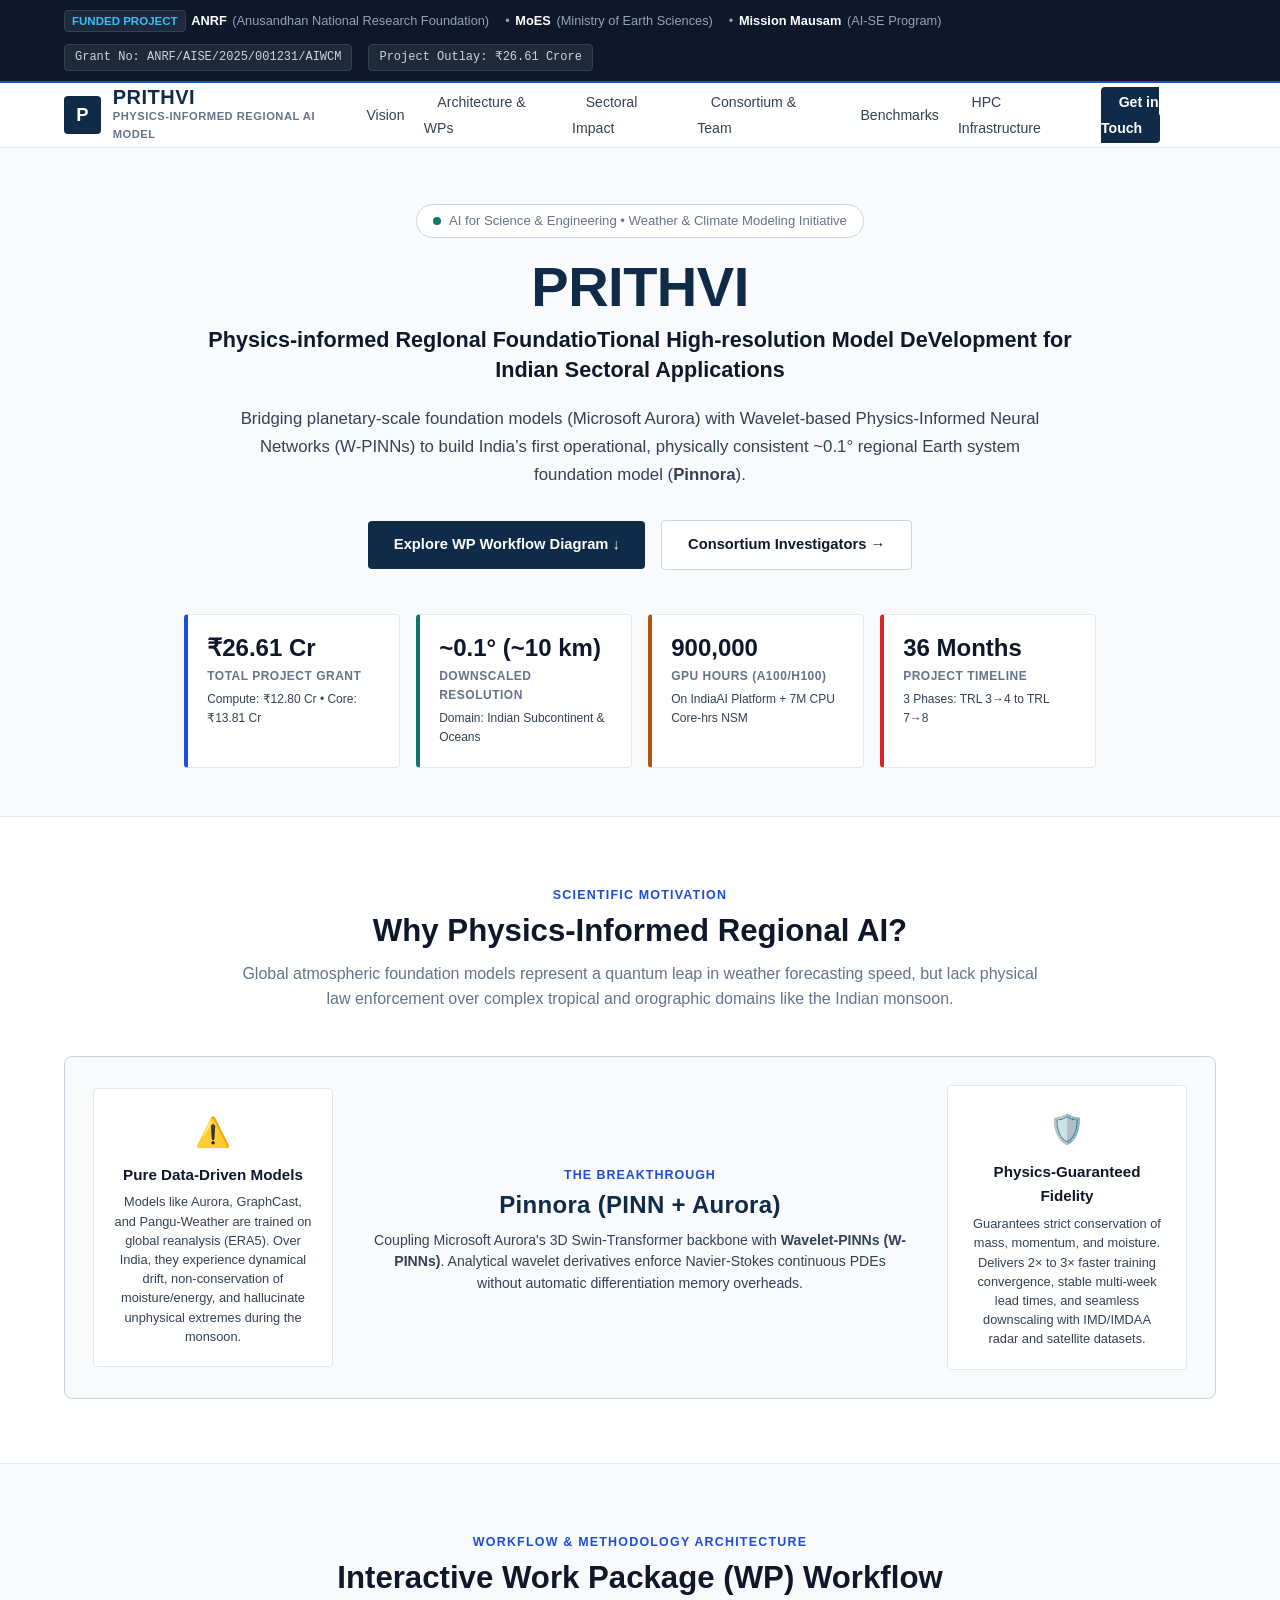
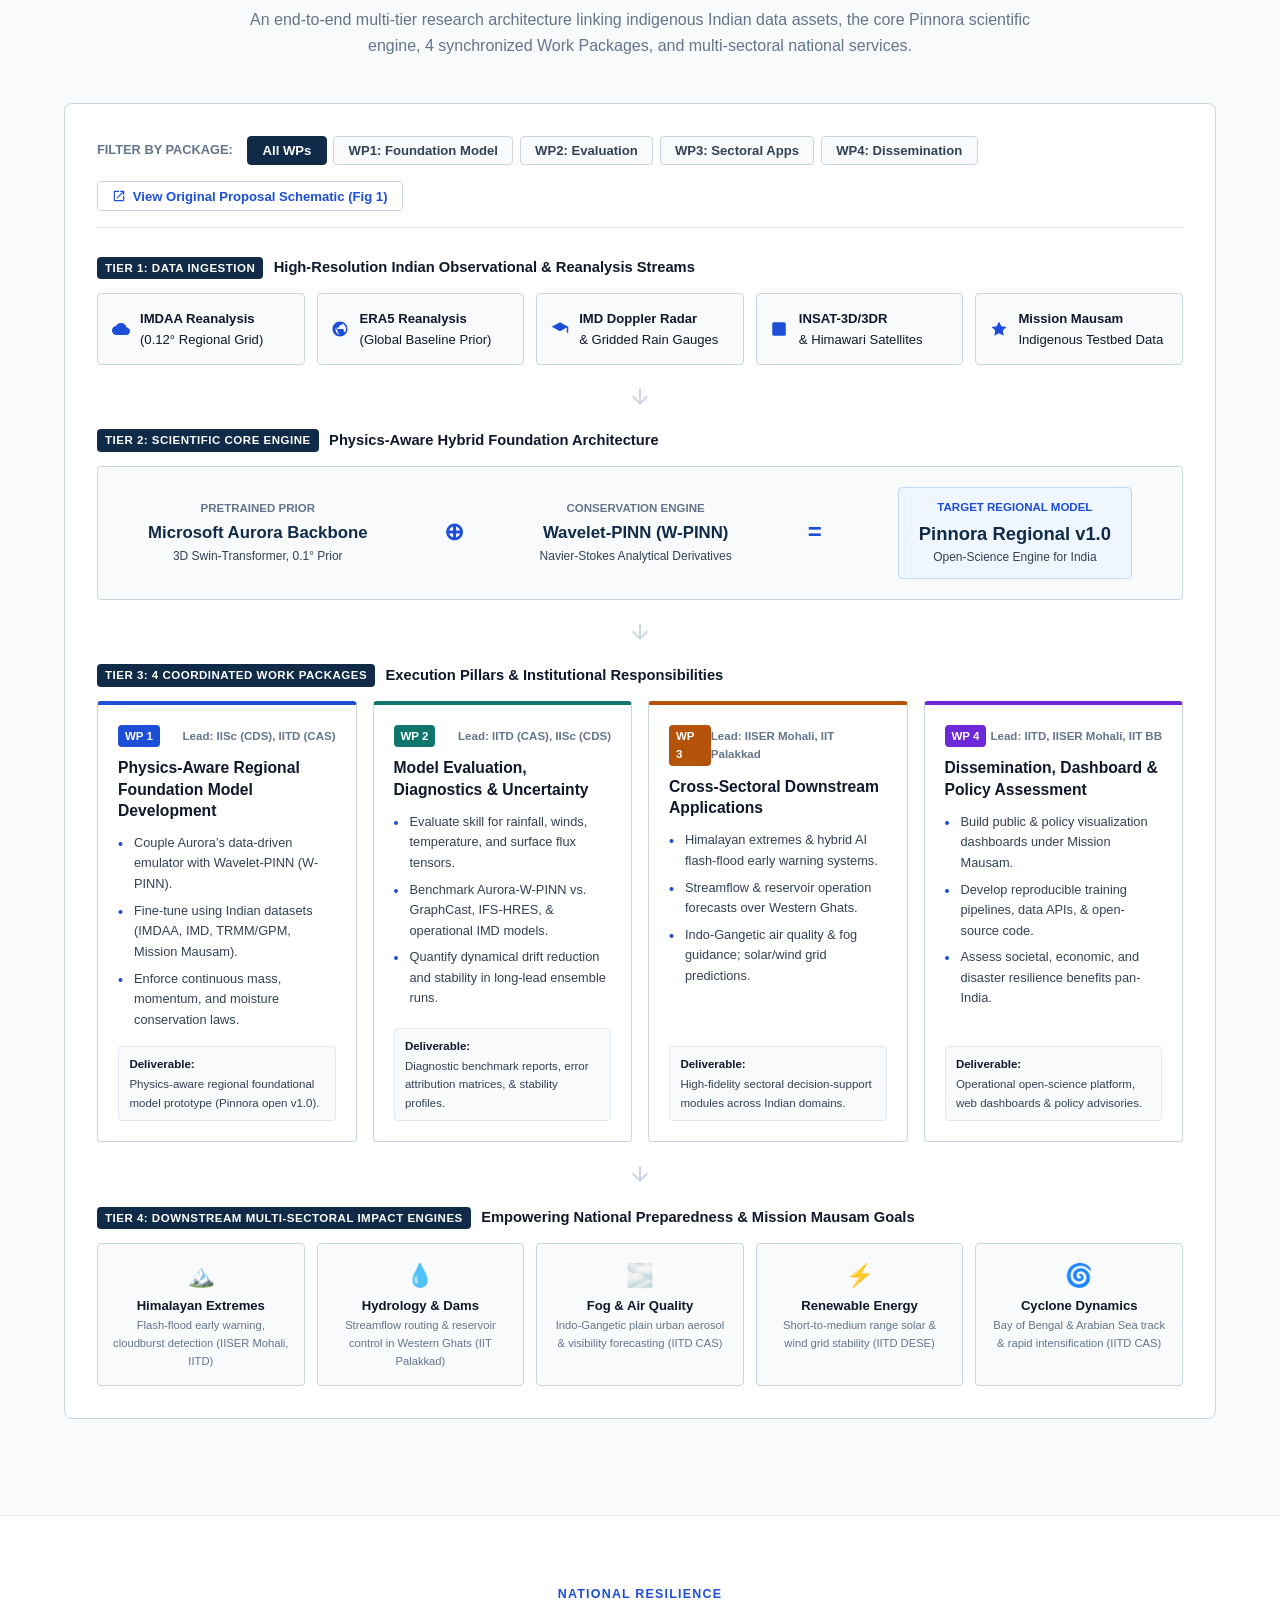
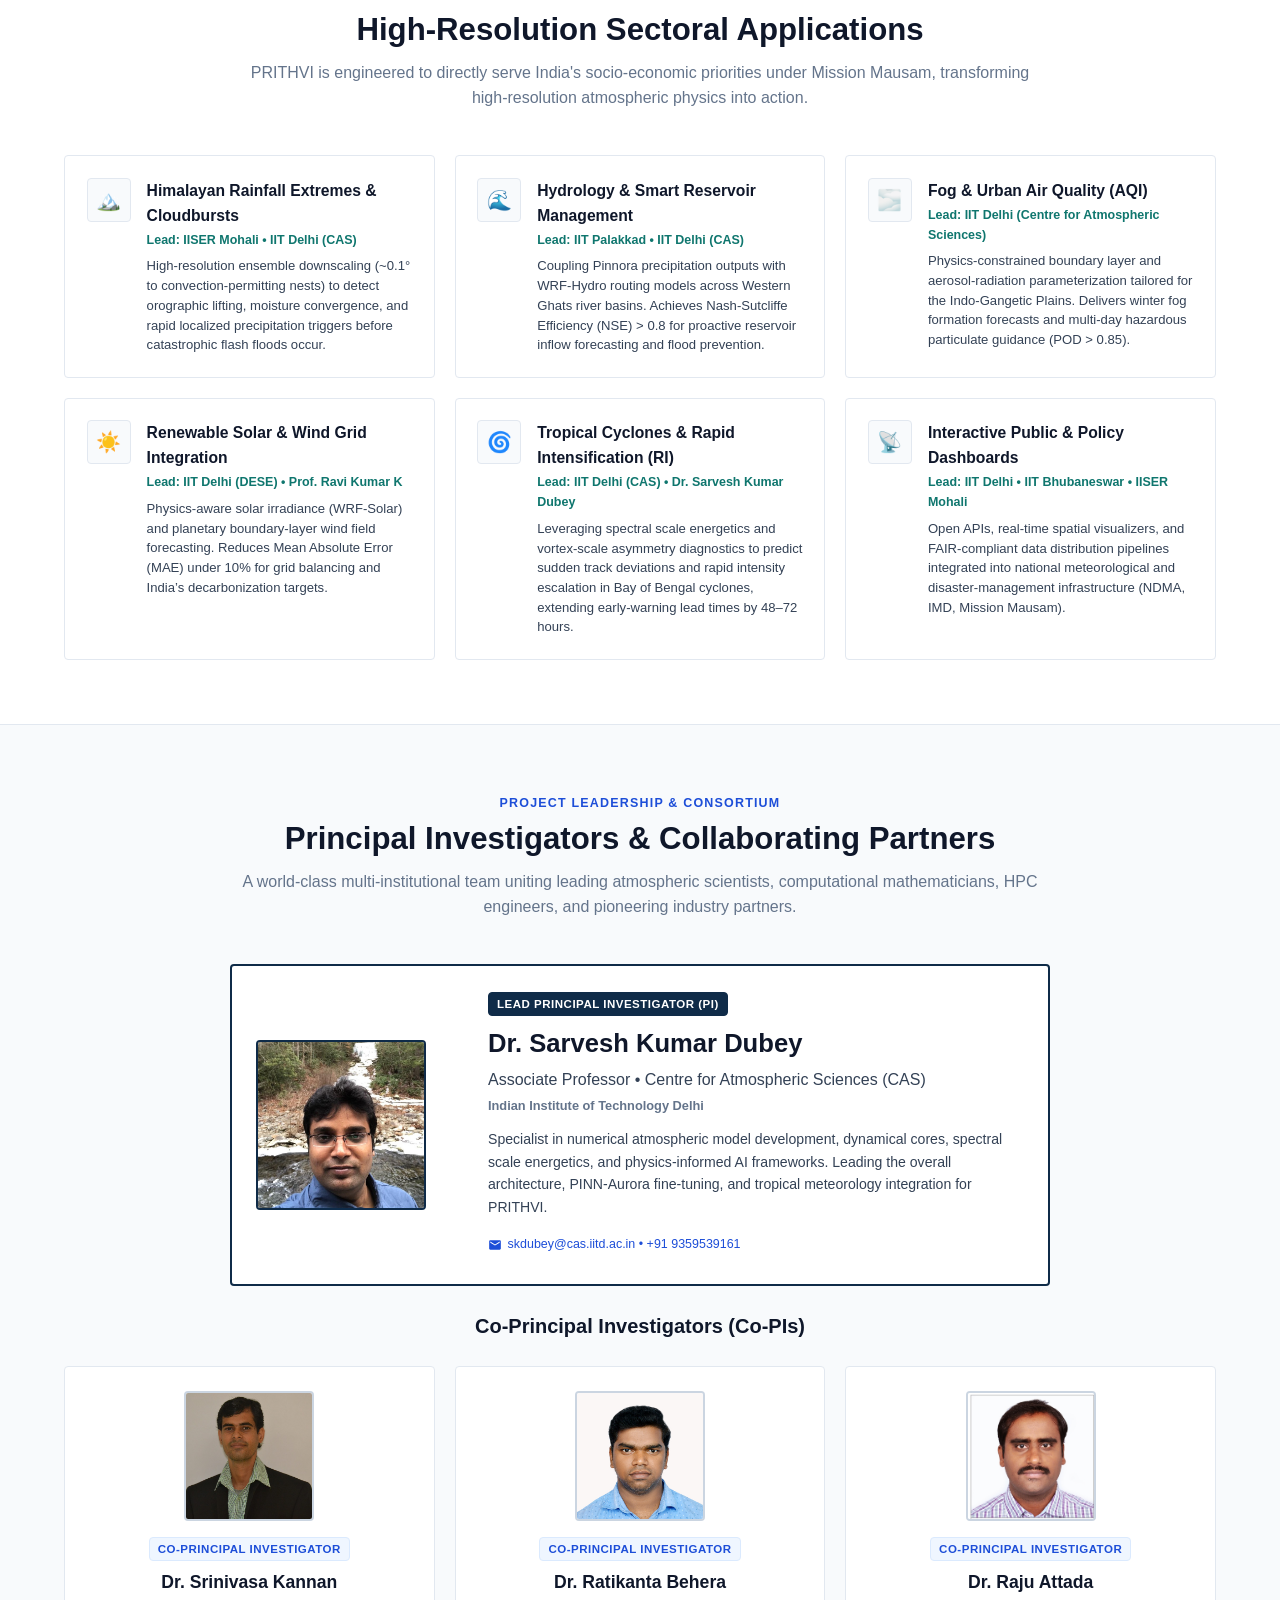
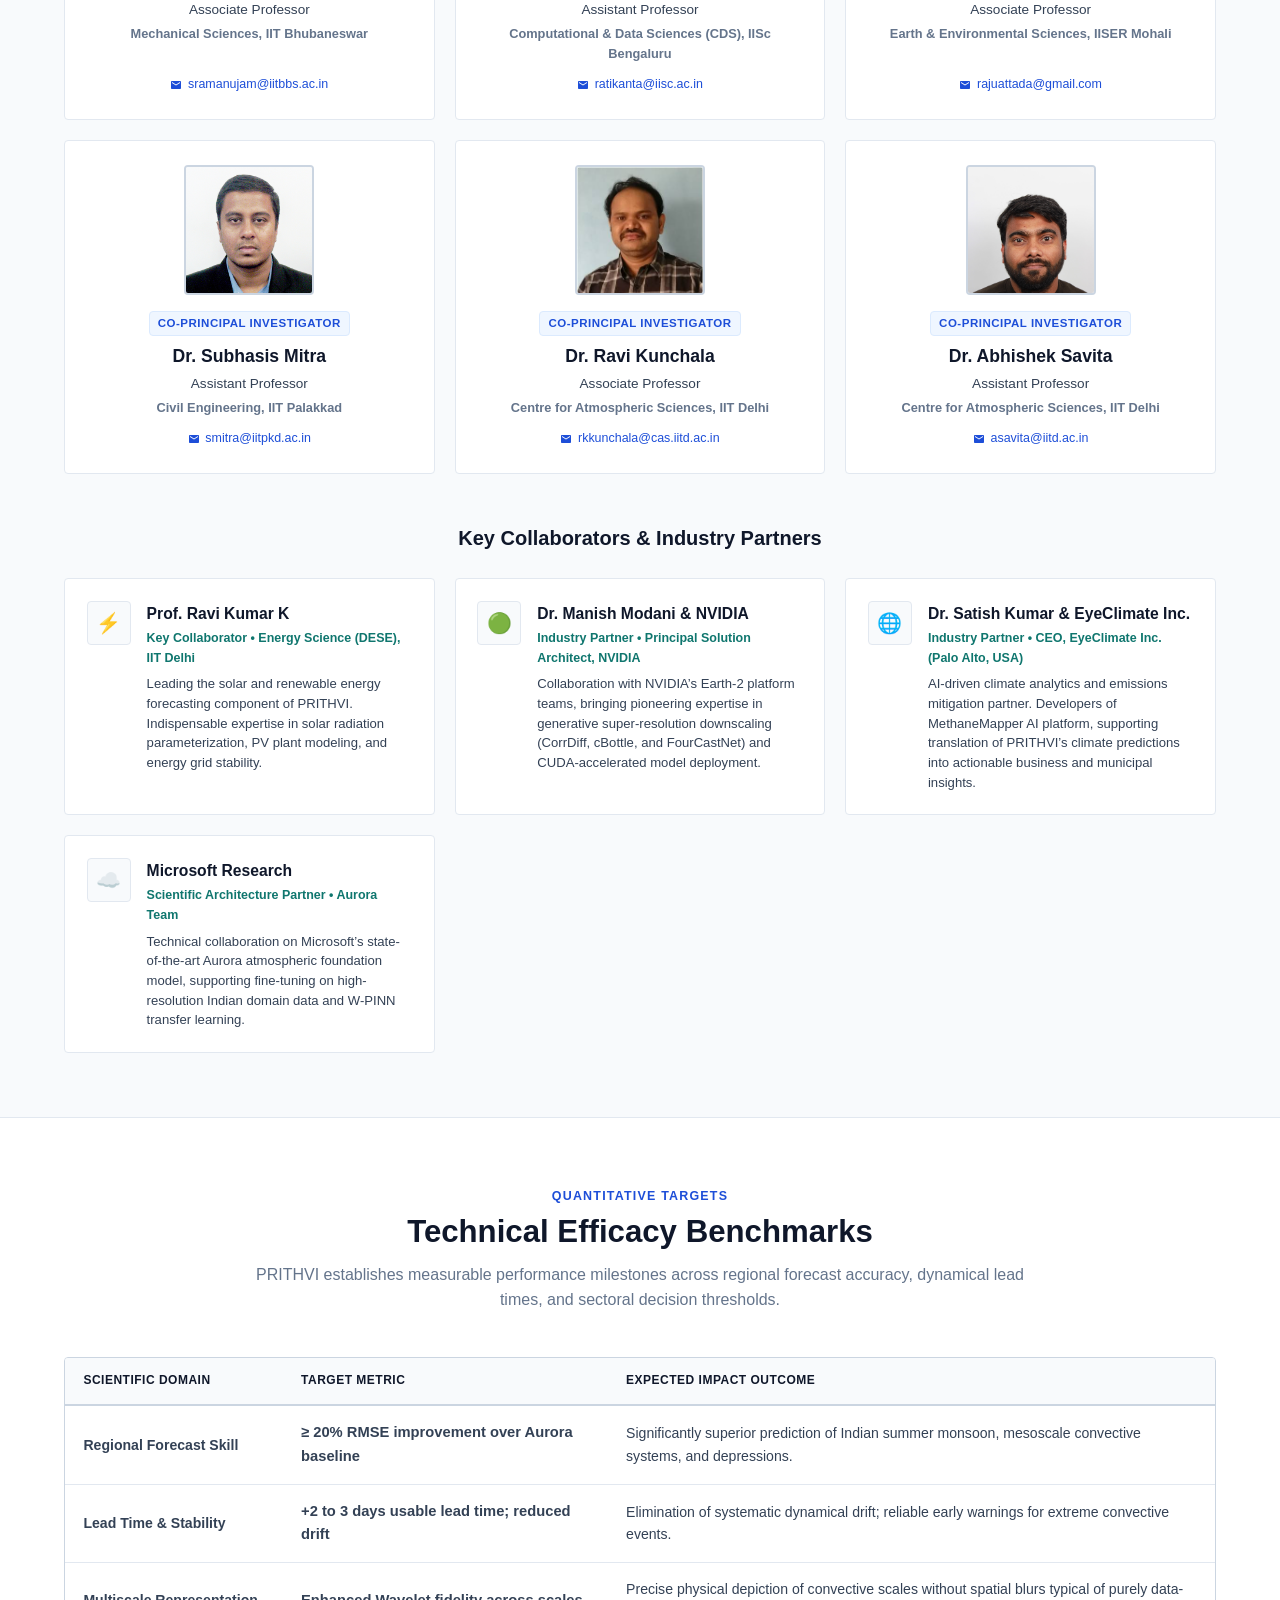
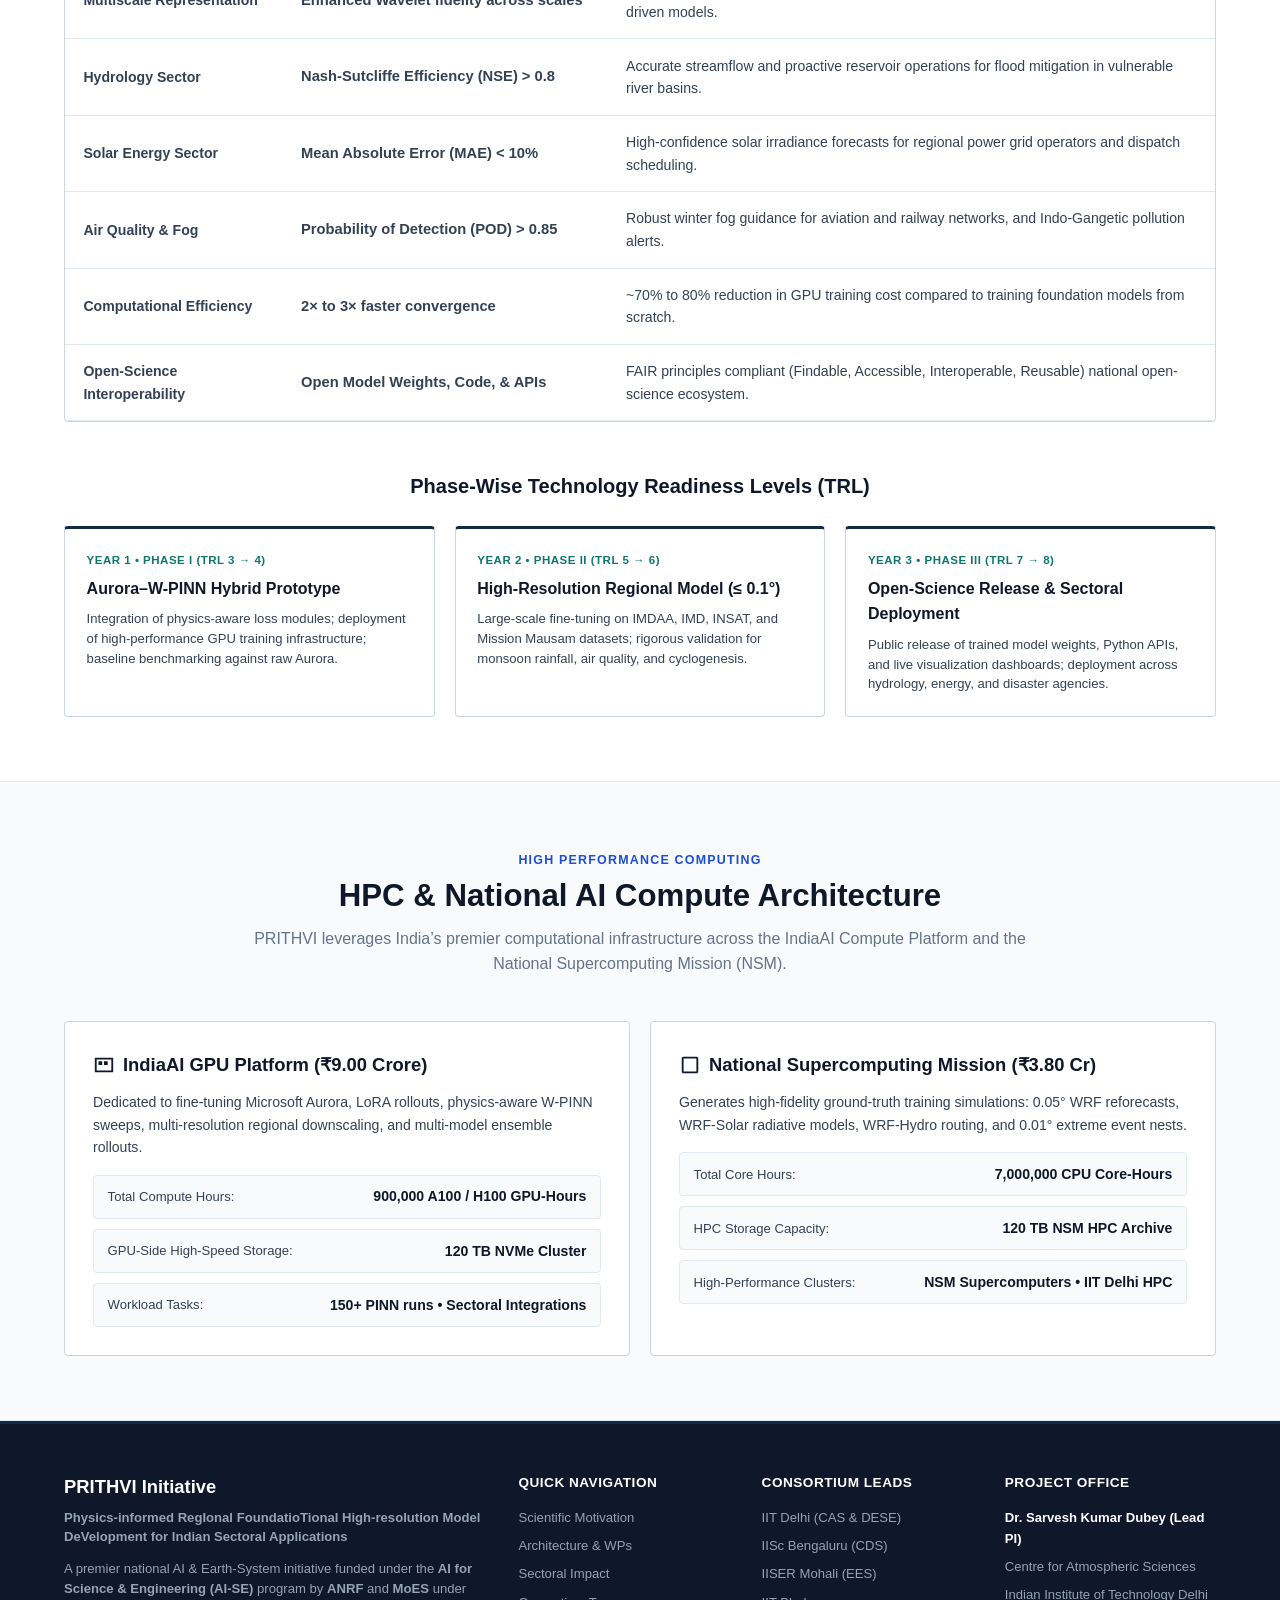
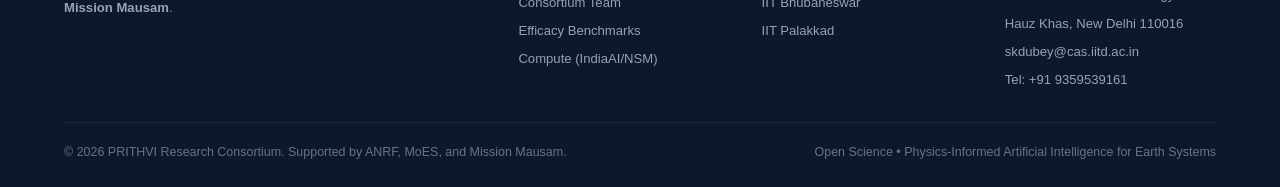
==== commit 5e5d9038: "Refactor design to minimalist academic style with plain flat colors and zero gradients" ====
--- a/index.html
+++ b/index.html
@@ -30,7 +30,7 @@
 
       <div class="funding-sponsors">
         <span class="grant-id-badge">Grant No: ANRF/AISE/2025/001231/AIWCM</span>
-        <span class="grant-id-badge" style="color: var(--prithvi-teal); border-color: rgba(0, 229, 163, 0.3);">Grant: ₹26.61 Crore</span>
+        <span class="grant-id-badge">Project Outlay: ₹26.61 Crore</span>
       </div>
     </div>
   </aside>
@@ -80,7 +80,7 @@
       </h2>
       
       <p class="hero-subtitle">
-        Bridging planetary-scale foundation models (Microsoft Aurora) with Wavelet-based Physics-Informed Neural Networks (W-PINNs) to build India’s first operational, physically consistent ~0.1° regional Earth system foundation model (<strong style="color: var(--prithvi-teal);">Pinnora</strong>).
+        Bridging planetary-scale foundation models (Microsoft Aurora) with Wavelet-based Physics-Informed Neural Networks (W-PINNs) to build India’s first operational, physically consistent ~0.1° regional Earth system foundation model (<strong>Pinnora</strong>).
       </p>
 
       <div class="hero-actions">
@@ -146,7 +146,7 @@
         </div>
 
         <div class="engine-center">
-          <span style="font-size: 0.78rem; text-transform: uppercase; font-weight: 800; color: var(--prithvi-cyan); letter-spacing: 1px;">The Breakthrough</span>
+          <span style="font-size: 0.78rem; text-transform: uppercase; font-weight: 800; color: var(--color-accent-blue); letter-spacing: 1px;">The Breakthrough</span>
           <div class="core-name">Pinnora (PINN + Aurora)</div>
           <p class="core-tagline">
             Coupling Microsoft Aurora's 3D Swin-Transformer backbone with <strong>Wavelet-PINNs (W-PINNs)</strong>. Analytical wavelet derivatives enforce Navier-Stokes continuous PDEs without automatic differentiation memory overheads.
@@ -168,7 +168,7 @@
   <!-- ========================================================================
        WORK PACKAGES & INTERACTIVE FLOWCHART DIAGRAM
        ======================================================================== -->
-  <section class="section-wrapper" id="workflow" style="background: rgba(11, 21, 40, 0.4);">
+  <section class="section-wrapper section-alt" id="workflow">
     <div class="container">
       
       <div class="section-head">
@@ -240,31 +240,31 @@
           <!-- TIER 2: SCIENTIFIC ENGINE (PINNORA) -->
           <div class="flow-tier">
             <div class="tier-label-box">
-              <span class="tier-tag" style="background: rgba(0, 229, 163, 0.15); color: var(--prithvi-teal); border-color: rgba(0, 229, 163, 0.3);">Tier 2: Scientific Core Engine</span>
+              <span class="tier-tag">Tier 2: Scientific Core Engine</span>
               <span class="tier-title">Physics-Aware Hybrid Foundation Architecture</span>
             </div>
 
-            <div style="background: rgba(6, 11, 20, 0.6); border: 1px solid var(--prithvi-navy-border); border-radius: var(--radius-md); padding: 1.25rem; display: flex; align-items: center; justify-content: space-around; flex-wrap: wrap; gap: 1rem;">
-              <div style="text-align: center;">
-                <span style="font-size: 0.75rem; color: var(--text-muted); text-transform: uppercase; font-weight: 700;">Pretrained Prior</span>
-                <h4 style="color: var(--prithvi-cyan); font-size: 1.1rem;">Microsoft Aurora Backbone</h4>
-                <span style="font-size: 0.78rem; color: var(--text-secondary);">3D Swin-Transformer, 0.1° Prior</span>
-              </div>
-
-              <div style="font-size: 1.5rem; color: var(--prithvi-teal);">&oplus;</div>
-
-              <div style="text-align: center;">
-                <span style="font-size: 0.75rem; color: var(--text-muted); text-transform: uppercase; font-weight: 700;">Conservation Engine</span>
-                <h4 style="color: var(--prithvi-teal); font-size: 1.1rem;">Wavelet-PINN (W-PINN)</h4>
-                <span style="font-size: 0.78rem; color: var(--text-secondary);">Navier-Stokes Analytical Derivatives</span>
-              </div>
-
-              <div style="font-size: 1.5rem; color: var(--prithvi-cyan);">&equals;</div>
-
-              <div style="text-align: center; background: rgba(0, 210, 255, 0.1); padding: 0.5rem 1.25rem; border-radius: var(--radius-md); border: 1px solid rgba(0, 210, 255, 0.3);">
-                <span style="font-size: 0.75rem; color: var(--prithvi-cyan); text-transform: uppercase; font-weight: 800;">Target Regional Model</span>
-                <h4 style="color: #ffffff; font-size: 1.25rem;">Pinnora Regional v1.0</h4>
-                <span style="font-size: 0.78rem; color: var(--text-secondary);">Open-Science Engine for India</span>
+            <div class="tier-synthesis-box">
+              <div class="synthesis-col">
+                <span class="synthesis-col-eyebrow">Pretrained Prior</span>
+                <h4 class="synthesis-col-title">Microsoft Aurora Backbone</h4>
+                <span class="synthesis-col-sub">3D Swin-Transformer, 0.1° Prior</span>
+              </div>
+
+              <div class="synthesis-op">&oplus;</div>
+
+              <div class="synthesis-col">
+                <span class="synthesis-col-eyebrow">Conservation Engine</span>
+                <h4 class="synthesis-col-title">Wavelet-PINN (W-PINN)</h4>
+                <span class="synthesis-col-sub">Navier-Stokes Analytical Derivatives</span>
+              </div>
+
+              <div class="synthesis-op">&equals;</div>
+
+              <div class="synthesis-result">
+                <span class="synthesis-result-eyebrow">Target Regional Model</span>
+                <h4 class="synthesis-result-title">Pinnora Regional v1.0</h4>
+                <span class="synthesis-result-sub">Open-Science Engine for India</span>
               </div>
             </div>
           </div>
@@ -374,7 +374,7 @@
           <!-- TIER 4: SECTORAL APPLICATION ENGINES -->
           <div class="flow-tier">
             <div class="tier-label-box">
-              <span class="tier-tag" style="background: rgba(255, 190, 11, 0.15); color: var(--prithvi-gold); border-color: rgba(255, 190, 11, 0.3);">Tier 4: Downstream Multi-Sectoral Impact Engines</span>
+              <span class="tier-tag">Tier 4: Downstream Multi-Sectoral Impact Engines</span>
               <span class="tier-title">Empowering National Preparedness & Mission Mausam Goals</span>
             </div>
 
@@ -509,7 +509,7 @@
   <!-- ========================================================================
        CONSORTIUM & TEAM (LEAD PI, CO-PIS, COLLABORATORS, INDUSTRY)
        ======================================================================== -->
-  <section class="section-wrapper" id="team" style="background: rgba(11, 21, 40, 0.4);">
+  <section class="section-wrapper section-alt" id="team">
     <div class="container">
       
       <div class="section-head">
@@ -528,9 +528,9 @@
         <div>
           <span class="team-role-badge lead">Lead Principal Investigator (PI)</span>
           <h3 class="team-name" style="font-size: 1.6rem;">Dr. Sarvesh Kumar Dubey</h3>
-          <p class="team-title" style="font-size: 1rem; color: #ffffff;">Associate Professor &bull; Centre for Atmospheric Sciences (CAS)</p>
-          <p class="team-institution" style="color: var(--prithvi-cyan); font-size: 0.95rem;">Indian Institute of Technology Delhi</p>
-          <p style="font-size: 0.88rem; color: var(--text-secondary); line-height: 1.6; margin: 0.75rem 0 1rem;">
+          <p class="team-title" style="font-size: 1rem;">Associate Professor &bull; Centre for Atmospheric Sciences (CAS)</p>
+          <p class="team-institution">Indian Institute of Technology Delhi</p>
+          <p style="font-size: 0.88rem; color: var(--text-body); line-height: 1.6; margin: 0.75rem 0 1rem;">
             Specialist in numerical atmospheric model development, dynamical cores, spectral scale energetics, and physics-informed AI frameworks. Leading the overall architecture, PINN-Aurora fine-tuning, and tropical meteorology integration for PRITHVI.
           </p>
           <a href="mailto:skdubey@cas.iitd.ac.in" class="team-email">
@@ -541,7 +541,7 @@
       </div>
 
       <!-- Co-PIs Grid -->
-      <h3 style="font-size: 1.25rem; font-weight: 700; color: #ffffff; margin-bottom: 1.5rem; text-align: center;">
+      <h3 style="font-size: 1.25rem; font-weight: 700; color: var(--text-main); margin-bottom: 1.5rem; text-align: center;">
         Co-Principal Investigators (Co-PIs)
       </h3>
 
@@ -640,7 +640,7 @@
       </div>
 
       <!-- Collaborators & Industry Partners -->
-      <h3 style="font-size: 1.25rem; font-weight: 700; color: #ffffff; margin: 3rem 0 1.5rem; text-align: center;">
+      <h3 style="font-size: 1.25rem; font-weight: 700; color: var(--text-main); margin: 3rem 0 1.5rem; text-align: center;">
         Key Collaborators & Industry Partners
       </h3>
 
@@ -719,42 +719,42 @@
           </thead>
           <tbody>
             <tr>
-              <td><strong style="color: #fff;">Regional Forecast Skill</strong></td>
+              <td><strong>Regional Forecast Skill</strong></td>
               <td class="metric-highlight">&ge; 20% RMSE improvement over Aurora baseline</td>
               <td>Significantly superior prediction of Indian summer monsoon, mesoscale convective systems, and depressions.</td>
             </tr>
             <tr>
-              <td><strong style="color: #fff;">Lead Time & Stability</strong></td>
+              <td><strong>Lead Time & Stability</strong></td>
               <td class="metric-highlight">+2 to 3 days usable lead time; reduced drift</td>
               <td>Elimination of systematic dynamical drift; reliable early warnings for extreme convective events.</td>
             </tr>
             <tr>
-              <td><strong style="color: #fff;">Multiscale Representation</strong></td>
+              <td><strong>Multiscale Representation</strong></td>
               <td class="metric-highlight">Enhanced Wavelet fidelity across scales</td>
               <td>Precise physical depiction of convective scales without spatial blurs typical of purely data-driven models.</td>
             </tr>
             <tr>
-              <td><strong style="color: #fff;">Hydrology Sector</strong></td>
+              <td><strong>Hydrology Sector</strong></td>
               <td class="metric-highlight">Nash-Sutcliffe Efficiency (NSE) &gt; 0.8</td>
               <td>Accurate streamflow and proactive reservoir operations for flood mitigation in vulnerable river basins.</td>
             </tr>
             <tr>
-              <td><strong style="color: #fff;">Solar Energy Sector</strong></td>
+              <td><strong>Solar Energy Sector</strong></td>
               <td class="metric-highlight">Mean Absolute Error (MAE) &lt; 10%</td>
               <td>High-confidence solar irradiance forecasts for regional power grid operators and dispatch scheduling.</td>
             </tr>
             <tr>
-              <td><strong style="color: #fff;">Air Quality & Fog</strong></td>
+              <td><strong>Air Quality & Fog</strong></td>
               <td class="metric-highlight">Probability of Detection (POD) &gt; 0.85</td>
               <td>Robust winter fog guidance for aviation and railway networks, and Indo-Gangetic pollution alerts.</td>
             </tr>
             <tr>
-              <td><strong style="color: #fff;">Computational Efficiency</strong></td>
+              <td><strong>Computational Efficiency</strong></td>
               <td class="metric-highlight">2&times; to 3&times; faster convergence</td>
               <td>~70% to 80% reduction in GPU training cost compared to training foundation models from scratch.</td>
             </tr>
             <tr>
-              <td><strong style="color: #fff;">Open-Science Interoperability</strong></td>
+              <td><strong>Open-Science Interoperability</strong></td>
               <td class="metric-highlight">Open Model Weights, Code, & APIs</td>
               <td>FAIR principles compliant (Findable, Accessible, Interoperable, Reusable) national open-science ecosystem.</td>
             </tr>
@@ -763,7 +763,7 @@
       </div>
 
       <!-- TRL Milestones Track -->
-      <h3 style="font-size: 1.25rem; font-weight: 700; color: #ffffff; margin: 3rem 0 1.25rem; text-align: center;">
+      <h3 style="font-size: 1.25rem; font-weight: 700; color: var(--text-main); margin: 3rem 0 1.25rem; text-align: center;">
         Phase-Wise Technology Readiness Levels (TRL)
       </h3>
 
@@ -799,7 +799,7 @@
   <!-- ========================================================================
        COMPUTE & HPC INFRASTRUCTURE
        ======================================================================== -->
-  <section class="section-wrapper" id="compute" style="background: rgba(11, 21, 40, 0.4);">
+  <section class="section-wrapper section-alt" id="compute">
     <div class="container">
       <div class="section-head">
         <span class="section-eyebrow">High Performance Computing</span>
@@ -817,7 +817,7 @@
             <svg width="22" height="22" fill="currentColor" viewBox="0 0 24 24"><path d="M4 6h16v12H4z M2 4v16h20V4H2zm4 4h4v4H6V8zm6 0h4v4h-4V8z"/></svg>
             IndiaAI GPU Platform (₹9.00 Crore)
           </h3>
-          <p style="font-size: 0.88rem; color: var(--text-secondary); line-height: 1.6;">
+          <p style="font-size: 0.88rem; color: var(--text-body); line-height: 1.6;">
             Dedicated to fine-tuning Microsoft Aurora, LoRA rollouts, physics-aware W-PINN sweeps, multi-resolution regional downscaling, and multi-model ensemble rollouts.
           </p>
           <ul class="compute-metrics-list">
@@ -842,7 +842,7 @@
             <svg width="22" height="22" fill="currentColor" viewBox="0 0 24 24"><path d="M19 3H5c-1.1 0-2 .9-2 2v14c0 1.1.9 2 2 2h14c1.1 0 2-.9 2-2V5c0-1.1-.9-2-2-2zm0 16H5V5h14v14z"/></svg>
             National Supercomputing Mission (₹3.80 Cr)
           </h3>
-          <p style="font-size: 0.88rem; color: var(--text-secondary); line-height: 1.6;">
+          <p style="font-size: 0.88rem; color: var(--text-body); line-height: 1.6;">
             Generates high-fidelity ground-truth training simulations: 0.05° WRF reforecasts, WRF-Solar radiative models, WRF-Hydro routing, and 0.01° extreme event nests.
           </p>
           <ul class="compute-metrics-list">
@@ -872,10 +872,10 @@
   <div class="modal-overlay" id="schematicModal" role="dialog" aria-modal="true" aria-labelledby="modalTitle">
     <div class="modal-window">
       <button class="modal-close-btn" id="closeModalBtn" aria-label="Close Modal">&times;</button>
-      <h3 id="modalTitle" style="font-size: 1.3rem; font-weight: 700; color: #ffffff; margin-bottom: 0.5rem;">
+      <h3 id="modalTitle" style="font-size: 1.3rem; font-weight: 700; color: var(--text-main); margin-bottom: 0.5rem;">
         Fig 1: Sectoral Applications of PRITHVI Regional Foundation Model (Pinnora)
       </h3>
-      <p style="font-size: 0.85rem; color: var(--text-secondary); margin-bottom: 1.25rem;">
+      <p style="font-size: 0.85rem; color: var(--text-muted); margin-bottom: 1.25rem;">
         Official schematic excerpt from the funded proposal (File No: ANRF/AISE/2025/001231/AIWCM, Page 9).
       </p>
       <div style="background: #ffffff; padding: 12px; border-radius: var(--radius-md); overflow: hidden;">
--- a/assets/css/prithvi.css
+++ b/assets/css/prithvi.css
@@ -1,49 +1,60 @@
 /* ==========================================================================
    PRITHVI: Physics-informed Regional Foundational Model for India
-   Official Project Website Stylesheet
-   Designed for ANRF / MoES Mission Mausam Initiative
+   Minimalist Academic Design System (Plain Flat Colors - Zero Gradients)
    ========================================================================== */
 
 :root {
-  /* Brand Atmospheric Palette */
-  --prithvi-navy-dark: #060b14;
-  --prithvi-navy: #0b1528;
-  --prithvi-navy-surface: #101e38;
-  --prithvi-navy-card: rgba(18, 34, 62, 0.7);
-  --prithvi-navy-border: rgba(30, 58, 102, 0.6);
-
-  --prithvi-cyan: #00d2ff;
-  --prithvi-cyan-glow: rgba(0, 210, 255, 0.25);
-  --prithvi-teal: #00e5a3;
-  --prithvi-teal-glow: rgba(0, 229, 163, 0.25);
-  --prithvi-gold: #ffbe0b;
-  --prithvi-gold-glow: rgba(255, 190, 11, 0.25);
-  --prithvi-coral: #ff0055;
-  --prithvi-purple: #9d4edd;
-
-  /* Typography Colors */
-  --text-primary: #f8fafc;
-  --text-secondary: #94a3b8;
-  --text-muted: #64748b;
-  --text-accent: #38bdf8;
-
-  /* Elevation & Shadows */
-  --shadow-sm: 0 2px 8px rgba(0, 0, 0, 0.25);
-  --shadow-md: 0 8px 24px rgba(0, 0, 0, 0.35);
-  --shadow-lg: 0 16px 36px rgba(0, 0, 0, 0.45);
-  --shadow-cyan: 0 0 25px rgba(0, 210, 255, 0.35);
-  --shadow-teal: 0 0 25px rgba(0, 229, 163, 0.35);
-
-  --radius-sm: 6px;
-  --radius-md: 12px;
-  --radius-lg: 18px;
+  /* Plain Solid Brand Colors (No Gradients) */
+  --color-primary: #0f2b48;          /* Solid Deep Academic Navy */
+  --color-primary-hover: #0a1e33;
+  --color-accent-blue: #1d4ed8;      /* Solid Royal Blue */
+  --color-accent-teal: #0f766e;      /* Solid Teal */
+  --color-accent-amber: #b45309;     /* Solid Amber */
+  --color-accent-purple: #6d28d9;    /* Solid Purple */
+
+  /* Neutral Surface Palette */
+  --bg-page: #ffffff;
+  --bg-subtle: #f8fafc;
+  --bg-card: #ffffff;
+  --bg-dark: #0f172a;               /* Solid Dark Navy for Topbar/Footer */
+
+  /* Border Colors */
+  --border-light: #e2e8f0;
+  --border-medium: #cbd5e1;
+  --border-dark: #334155;
+
+  /* Typography */
+  --text-main: #0f172a;              /* Slate 900 */
+  --text-body: #334155;              /* Slate 700 */
+  --text-muted: #64748b;             /* Slate 500 */
+  --text-white: #ffffff;
+
+  /* Legacy & Compatibility Aliases for Flat Theme */
+  --prithvi-cyan: #1d4ed8;
+  --prithvi-teal: #0f766e;
+  --prithvi-gold: #b45309;
+  --prithvi-coral: #b91c1c;
+  --prithvi-purple: #6d28d9;
+  --prithvi-navy: #ffffff;
+  --prithvi-navy-dark: #0f172a;
+  --prithvi-navy-surface: #f8fafc;
+  --prithvi-navy-card: #ffffff;
+  --prithvi-navy-border: #cbd5e1;
+  --text-primary: #0f172a;
+  --text-secondary: #475569;
+  --text-accent: #1d4ed8;
+
+  /* Geometry & Transition */
+  --radius-sm: 4px;
+  --radius-md: 8px;
+  --radius-lg: 12px;
   --radius-full: 9999px;
 
-  --transition: all 0.3s cubic-bezier(0.16, 1, 0.3, 1);
-  --max-width: 1240px;
-}
-
-/* Reset & Basics */
+  --transition: all 0.2s ease-in-out;
+  --max-width: 1200px;
+}
+
+/* Base Reset */
 *, *::before, *::after {
   box-sizing: border-box;
   margin: 0;
@@ -54,8 +65,8 @@
   font-family: -apple-system, BlinkMacSystemFont, "Segoe UI", Roboto, "Inter", "Helvetica Neue", Arial, sans-serif;
   font-size: 16px;
   line-height: 1.6;
-  color: var(--text-primary);
-  background-color: var(--prithvi-navy-dark);
+  color: var(--text-body);
+  background-color: var(--bg-page);
   scroll-behavior: smooth;
 }
 
@@ -63,25 +74,19 @@
   min-height: 100vh;
   display: flex;
   flex-direction: column;
-  background: 
-    radial-gradient(circle at 15% 15%, rgba(0, 210, 255, 0.08) 0%, transparent 40%),
-    radial-gradient(circle at 85% 65%, rgba(0, 229, 163, 0.06) 0%, transparent 45%),
-    radial-gradient(circle at 50% 90%, rgba(157, 78, 221, 0.05) 0%, transparent 40%),
-    var(--prithvi-navy-dark);
-  background-attachment: fixed;
-  overflow-x: hidden;
+  background-color: var(--bg-page);
   -webkit-font-smoothing: antialiased;
 }
 
 a {
-  color: var(--prithvi-cyan);
+  color: var(--color-accent-blue);
   text-decoration: none;
   transition: var(--transition);
 }
 
 a:hover {
-  color: #7dd3fc;
-  text-shadow: 0 0 8px rgba(56, 189, 248, 0.5);
+  color: var(--color-primary);
+  text-decoration: underline;
 }
 
 img {
@@ -98,16 +103,14 @@
 }
 
 /* ==========================================================================
-   TOP INSTITUTIONAL & FUNDING BANNER
+   TOP INSTITUTIONAL & FUNDING BANNER (PLAIN SOLID)
    ========================================================================== */
 .top-gov-banner {
-  background: rgba(6, 11, 20, 0.95);
-  backdrop-filter: blur(12px);
-  border-bottom: 1px solid rgba(255, 255, 255, 0.08);
+  background-color: var(--bg-dark);
+  color: #e2e8f0;
   padding: 0.6rem 0;
   font-size: 0.8rem;
-  z-index: 100;
-  position: relative;
+  border-bottom: 2px solid var(--color-accent-blue);
 }
 
 .top-gov-content {
@@ -121,29 +124,29 @@
 .funding-sponsors {
   display: flex;
   align-items: center;
-  gap: 1.25rem;
+  gap: 1rem;
   flex-wrap: wrap;
 }
 
 .sponsor-badge {
   display: inline-flex;
   align-items: center;
-  gap: 0.4rem;
-  color: var(--text-secondary);
+  gap: 0.35rem;
+  color: #94a3b8;
   font-weight: 500;
 }
 
 .sponsor-badge strong {
-  color: var(--text-primary);
+  color: #ffffff;
   font-weight: 700;
 }
 
 .sponsor-badge .tag {
-  background: rgba(0, 210, 255, 0.15);
-  color: var(--prithvi-cyan);
-  border: 1px solid rgba(0, 210, 255, 0.3);
+  background-color: #1e293b;
+  color: #38bdf8;
+  border: 1px solid #334155;
   padding: 1px 7px;
-  border-radius: var(--radius-full);
+  border-radius: var(--radius-sm);
   font-size: 0.72rem;
   font-weight: 700;
   text-transform: uppercase;
@@ -151,72 +154,67 @@
 
 .grant-id-badge {
   color: #cbd5e1;
-  background: rgba(255, 255, 255, 0.06);
+  background-color: #1e293b;
   padding: 3px 10px;
-  border-radius: var(--radius-full);
-  border: 1px solid rgba(255, 255, 255, 0.12);
+  border-radius: var(--radius-sm);
+  border: 1px solid #334155;
   font-family: ui-monospace, SFMono-Regular, Menlo, Monaco, Consolas, monospace;
   font-size: 0.75rem;
 }
 
 /* ==========================================================================
-   MAIN NAVIGATION
+   MAIN NAVIGATION (PLAIN SOLID WHITE)
    ========================================================================== */
 .site-nav-wrapper {
-  background: rgba(11, 21, 40, 0.85);
-  backdrop-filter: blur(16px);
+  background-color: #ffffff;
   position: sticky;
   top: 0;
   z-index: 90;
-  border-bottom: 1px solid var(--prithvi-navy-border);
-  box-shadow: 0 4px 20px rgba(0, 0, 0, 0.4);
+  border-bottom: 1px solid var(--border-light);
 }
 
 .site-nav {
   display: flex;
   align-items: center;
   justify-content: space-between;
-  height: 68px;
+  height: 64px;
 }
 
 .nav-brand {
   display: flex;
   align-items: center;
-  gap: 0.85rem;
-  text-decoration: none;
+  gap: 0.75rem;
+  text-decoration: none !important;
 }
 
 .brand-icon-emblem {
-  width: 44px;
-  height: 44px;
-  border-radius: var(--radius-md);
-  background: linear-gradient(135deg, #00d2ff 0%, #00e5a3 100%);
+  width: 38px;
+  height: 38px;
+  border-radius: var(--radius-sm);
+  background-color: var(--color-primary);
   display: flex;
   align-items: center;
   justify-content: center;
-  color: #060b14;
-  font-weight: 900;
+  color: #ffffff;
+  font-weight: 800;
+  font-size: 1.15rem;
+}
+
+.brand-titles {
+  display: flex;
+  flex-direction: column;
+}
+
+.brand-title-main {
   font-size: 1.25rem;
-  box-shadow: var(--shadow-cyan);
-}
-
-.brand-titles {
-  display: flex;
-  flex-direction: column;
-}
-
-.brand-title-main {
-  font-size: 1.3rem;
   font-weight: 800;
-  letter-spacing: 1px;
-  color: #ffffff;
-  background: linear-gradient(90deg, #ffffff 0%, var(--prithvi-cyan) 100%);
-  -webkit-background-clip: text;
-  -webkit-text-fill-color: transparent;
+  letter-spacing: 0.5px;
+  color: var(--color-primary);
+  line-height: 1.1;
 }
 
 .brand-title-sub {
-  font-size: 0.72rem;
+  font-size: 0.7rem;
   font-weight: 600;
   color: var(--text-muted);
   text-transform: uppercase;
@@ -226,136 +224,113 @@
 .nav-menu {
   display: flex;
   align-items: center;
-  gap: 0.5rem;
+  gap: 0.35rem;
   list-style: none;
 }
 
 .nav-link {
-  color: #cbd5e1;
+  color: var(--text-body);
   font-size: 0.88rem;
   font-weight: 500;
-  padding: 0.5rem 0.95rem;
-  border-radius: var(--radius-md);
+  padding: 0.45rem 0.85rem;
+  border-radius: var(--radius-sm);
   transition: var(--transition);
+  text-decoration: none !important;
 }
 
 .nav-link:hover, .nav-link.active {
-  color: #ffffff;
-  background: rgba(255, 255, 255, 0.08);
-  border: 1px solid rgba(255, 255, 255, 0.12);
+  color: var(--color-primary);
+  background-color: var(--bg-subtle);
+  font-weight: 600;
 }
 
 .nav-cta {
-  background: linear-gradient(135deg, var(--prithvi-cyan) 0%, var(--prithvi-teal) 100%);
-  color: #060b14 !important;
-  font-weight: 700;
-  padding: 0.5rem 1.2rem;
-  border-radius: var(--radius-full);
-  box-shadow: 0 4px 15px rgba(0, 229, 163, 0.3);
-  border: none !important;
+  background-color: var(--color-primary) !important;
+  color: #ffffff !important;
+  font-weight: 600;
+  padding: 0.45rem 1.1rem;
+  border-radius: var(--radius-sm);
 }
 
 .nav-cta:hover {
-  transform: translateY(-2px);
-  box-shadow: 0 6px 20px rgba(0, 229, 163, 0.5);
+  background-color: var(--color-primary-hover) !important;
 }
 
 .mobile-menu-btn {
   display: none;
   background: none;
-  border: 1px solid rgba(255, 255, 255, 0.2);
-  color: #ffffff;
-  font-size: 1.4rem;
-  padding: 0.35rem 0.65rem;
+  border: 1px solid var(--border-medium);
+  color: var(--text-main);
+  font-size: 1.3rem;
+  padding: 0.3rem 0.6rem;
   border-radius: var(--radius-sm);
   cursor: pointer;
 }
 
 /* ==========================================================================
-   HERO SECTION
+   HERO SECTION (PLAIN SOLID MINIMAL)
    ========================================================================== */
 .hero-section {
+  background-color: var(--bg-subtle);
+  border-bottom: 1px solid var(--border-light);
+  padding: 3.5rem 0 3rem;
   position: relative;
-  padding: 4.5rem 0 3.5rem;
-  border-bottom: 1px solid var(--prithvi-navy-border);
-  overflow: hidden;
 }
 
 .hero-glow-back {
-  position: absolute;
-  top: -150px;
-  left: 50%;
-  transform: translateX(-50%);
-  width: 700px;
-  height: 450px;
-  background: radial-gradient(circle, rgba(0, 210, 255, 0.15) 0%, rgba(0, 229, 163, 0.08) 50%, transparent 70%);
-  filter: blur(50px);
-  pointer-events: none;
-  z-index: 0;
+  display: none; /* Eliminated glowing radial gradient */
 }
 
 .hero-content {
-  position: relative;
-  z-index: 1;
   text-align: center;
-  max-width: 980px;
+  max-width: 960px;
   margin: 0 auto;
 }
 
 .hero-meta-strip {
   display: inline-flex;
   align-items: center;
-  gap: 0.6rem;
-  background: rgba(255, 255, 255, 0.05);
-  border: 1px solid rgba(255, 255, 255, 0.12);
-  padding: 0.4rem 1.1rem;
+  gap: 0.5rem;
+  background-color: #ffffff;
+  border: 1px solid var(--border-medium);
+  padding: 0.35rem 1rem;
   border-radius: var(--radius-full);
-  font-size: 0.85rem;
-  color: #cbd5e1;
-  margin-bottom: 1.5rem;
-  backdrop-filter: blur(8px);
+  font-size: 0.82rem;
+  color: var(--text-muted);
+  font-weight: 500;
+  margin-bottom: 1.25rem;
 }
 
 .hero-meta-strip .pulse-dot {
   width: 8px;
   height: 8px;
   border-radius: 50%;
-  background: var(--prithvi-teal);
-  box-shadow: 0 0 10px var(--prithvi-teal);
-  animation: pulse 2s infinite;
-}
-
-@keyframes pulse {
-  0% { transform: scale(0.95); opacity: 0.8; }
-  50% { transform: scale(1.3); opacity: 1; }
-  100% { transform: scale(0.95); opacity: 0.8; }
+  background-color: var(--color-accent-teal);
 }
 
 .hero-acronym {
-  font-size: 4rem;
+  font-size: 3.5rem;
   font-weight: 900;
-  letter-spacing: -1px;
+  letter-spacing: -0.5px;
   line-height: 1.05;
-  margin-bottom: 0.75rem;
-  background: linear-gradient(135deg, #ffffff 0%, #a5f3fc 40%, var(--prithvi-cyan) 80%, var(--prithvi-teal) 100%);
-  -webkit-background-clip: text;
-  -webkit-text-fill-color: transparent;
+  margin-bottom: 0.5rem;
+  color: var(--color-primary); /* Plain Solid Color */
 }
 
 .hero-full-title {
-  font-size: 1.55rem;
-  font-weight: 700;
-  line-height: 1.35;
-  color: #e2e8f0;
-  margin-bottom: 1.5rem;
+  font-size: 1.35rem;
+  font-weight: 700;
+  line-height: 1.4;
+  color: var(--text-main);
+  margin-bottom: 1.25rem;
 }
 
 .hero-subtitle {
-  font-size: 1.1rem;
-  line-height: 1.7;
-  color: var(--text-secondary);
-  margin-bottom: 2.25rem;
-  max-width: 840px;
+  font-size: 1.05rem;
+  line-height: 1.65;
+  color: var(--text-body);
+  margin-bottom: 2rem;
+  max-width: 820px;
   margin-left: auto;
   margin-right: auto;
 }
@@ -364,102 +339,80 @@
   display: flex;
   align-items: center;
   justify-content: center;
-  gap: 1.25rem;
+  gap: 1rem;
   flex-wrap: wrap;
-  margin-bottom: 3rem;
+  margin-bottom: 2.75rem;
 }
 
 .btn-primary {
   display: inline-flex;
   align-items: center;
   gap: 0.5rem;
-  background: linear-gradient(135deg, var(--prithvi-cyan) 0%, var(--prithvi-teal) 100%);
-  color: #060b14;
-  font-weight: 700;
-  font-size: 0.95rem;
-  padding: 0.85rem 1.75rem;
-  border-radius: var(--radius-full);
-  box-shadow: var(--shadow-teal);
+  background-color: var(--color-primary); /* Plain Solid Color */
+  color: #ffffff !important;
+  font-weight: 600;
+  font-size: 0.92rem;
+  padding: 0.75rem 1.6rem;
+  border-radius: var(--radius-sm);
   transition: var(--transition);
+  text-decoration: none !important;
 }
 
 .btn-primary:hover {
-  transform: translateY(-2px);
-  box-shadow: 0 8px 25px rgba(0, 229, 163, 0.45);
-  color: #000;
+  background-color: var(--color-primary-hover);
 }
 
 .btn-secondary {
   display: inline-flex;
   align-items: center;
   gap: 0.5rem;
-  background: rgba(255, 255, 255, 0.06);
-  color: #ffffff;
+  background-color: #ffffff;
+  color: var(--text-main) !important;
   font-weight: 600;
-  font-size: 0.95rem;
-  padding: 0.85rem 1.75rem;
-  border-radius: var(--radius-full);
-  border: 1px solid rgba(255, 255, 255, 0.2);
+  font-size: 0.92rem;
+  padding: 0.75rem 1.6rem;
+  border-radius: var(--radius-sm);
+  border: 1px solid var(--border-medium);
   transition: var(--transition);
+  text-decoration: none !important;
 }
 
 .btn-secondary:hover {
-  background: rgba(255, 255, 255, 0.12);
-  border-color: #ffffff;
-  color: #ffffff;
-}
-
-/* Key Project Stat Highlights */
+  background-color: var(--bg-subtle);
+  border-color: var(--text-main);
+}
+
+/* Plain Stat Cards */
 .hero-stats-grid {
   display: grid;
   grid-template-columns: repeat(4, 1fr);
-  gap: 1.25rem;
+  gap: 1rem;
   margin-top: 1rem;
 }
 
 .stat-card {
-  background: var(--prithvi-navy-card);
-  backdrop-filter: blur(12px);
-  border: 1px solid var(--prithvi-navy-border);
-  padding: 1.25rem;
-  border-radius: var(--radius-md);
-  box-shadow: var(--shadow-sm);
+  background-color: #ffffff;
+  border: 1px solid var(--border-light);
+  border-left: 4px solid var(--color-accent-blue);
+  padding: 1.2rem;
+  border-radius: var(--radius-sm);
   text-align: left;
-  position: relative;
-  overflow: hidden;
-  transition: var(--transition);
-}
-
-.stat-card:hover {
-  transform: translateY(-3px);
-  border-color: rgba(0, 210, 255, 0.4);
-  box-shadow: var(--shadow-md);
-}
-
-.stat-card::after {
-  content: "";
-  position: absolute;
-  top: 0;
-  left: 0;
-  width: 4px;
-  height: 100%;
-  background: var(--prithvi-cyan);
-}
-
-.stat-card.gold::after { background: var(--prithvi-gold); }
-.stat-card.teal::after { background: var(--prithvi-teal); }
-.stat-card.coral::after { background: var(--prithvi-coral); }
+}
+
+.stat-card.teal { border-left-color: var(--color-accent-teal); }
+.stat-card.gold { border-left-color: var(--color-accent-amber); }
+.stat-card.coral { border-left-color: #dc2626; }
 
 .stat-value {
-  font-size: 1.65rem;
+  font-size: 1.5rem;
   font-weight: 800;
-  color: #ffffff;
+  color: var(--text-main);
   line-height: 1.2;
 }
 
 .stat-label {
-  font-size: 0.8rem;
-  font-weight: 600;
+  font-size: 0.75rem;
+  font-weight: 700;
   color: var(--text-muted);
   text-transform: uppercase;
   letter-spacing: 0.5px;
@@ -468,62 +421,118 @@
 
 .stat-subtext {
   font-size: 0.75rem;
-  color: var(--text-secondary);
+  color: var(--text-body);
   margin-top: 0.25rem;
 }
 
 /* ==========================================================================
-   SECTION HEADERS
+   SECTION HEADERS (PLAIN SOLID)
    ========================================================================== */
 .section-wrapper {
-  padding: 4.5rem 0;
-  border-bottom: 1px solid var(--prithvi-navy-border);
+  padding: 4rem 0;
+  border-bottom: 1px solid var(--border-light);
+  background-color: var(--bg-page);
+}
+
+.section-wrapper.section-alt {
+  background-color: var(--bg-subtle);
 }
 
 .section-head {
   text-align: center;
   max-width: 800px;
-  margin: 0 auto 3rem;
+  margin: 0 auto 2.75rem;
 }
 
 .section-eyebrow {
   display: inline-flex;
   align-items: center;
   gap: 0.4rem;
-  color: var(--prithvi-cyan);
-  font-size: 0.82rem;
+  color: var(--color-accent-blue);
+  font-size: 0.78rem;
   font-weight: 700;
   text-transform: uppercase;
-  letter-spacing: 1.5px;
-  margin-bottom: 0.5rem;
+  letter-spacing: 1.2px;
+  margin-bottom: 0.35rem;
 }
 
 .section-title {
-  font-size: 2.15rem;
+  font-size: 1.95rem;
   font-weight: 800;
-  color: #ffffff;
+  color: var(--text-main);
   line-height: 1.25;
-  margin-bottom: 0.75rem;
+  margin-bottom: 0.65rem;
 }
 
 .section-subtitle {
-  font-size: 1.05rem;
-  color: var(--text-secondary);
+  font-size: 1rem;
+  color: var(--text-muted);
   line-height: 1.6;
 }
 
 /* ==========================================================================
-   WORK PACKAGES (WP) & INTERACTIVE FLOWCHART SECTION
+   SCIENTIFIC ENGINE CARD (PLAIN SOLID)
+   ========================================================================== */
+.engine-core-card {
+  background-color: var(--bg-subtle);
+  border: 1px solid var(--border-medium);
+  border-radius: var(--radius-md);
+  padding: 1.75rem;
+  display: grid;
+  grid-template-columns: 240px 1fr 240px;
+  gap: 1.5rem;
+  align-items: center;
+}
+
+.engine-pillar {
+  background-color: #ffffff;
+  border: 1px solid var(--border-light);
+  padding: 1.25rem;
+  border-radius: var(--radius-sm);
+  text-align: center;
+}
+
+.engine-pillar h4 {
+  font-size: 0.95rem;
+  font-weight: 700;
+  color: var(--text-main);
+  margin-bottom: 0.35rem;
+}
+
+.engine-pillar p {
+  font-size: 0.8rem;
+  color: var(--text-body);
+  line-height: 1.5;
+}
+
+.engine-center {
+  text-align: center;
+  padding: 0 1rem;
+}
+
+.engine-center .core-name {
+  font-size: 1.5rem;
+  font-weight: 900;
+  color: var(--color-primary);
+  letter-spacing: 0.3px;
+}
+
+.engine-center .core-tagline {
+  font-size: 0.88rem;
+  color: var(--text-body);
+  margin-top: 0.35rem;
+  line-height: 1.5;
+}
+
+/* ==========================================================================
+   WORK PACKAGES & FLOWCHART (PLAIN SOLID MINIMAL)
    ========================================================================== */
 .flowchart-container {
-  background: linear-gradient(180deg, rgba(16, 30, 56, 0.75) 0%, rgba(11, 21, 40, 0.95) 100%);
-  border: 1px solid var(--prithvi-navy-border);
-  border-radius: var(--radius-lg);
-  padding: 2.25rem;
-  box-shadow: var(--shadow-lg);
-  position: relative;
-  overflow: hidden;
-  margin-bottom: 2.5rem;
+  background-color: #ffffff;
+  border: 1px solid var(--border-medium);
+  border-radius: var(--radius-md);
+  padding: 2rem;
+  margin-bottom: 2rem;
 }
 
 .flowchart-toolbar {
@@ -532,41 +541,38 @@
   justify-content: space-between;
   flex-wrap: wrap;
   gap: 1rem;
-  margin-bottom: 2rem;
-  padding-bottom: 1.25rem;
-  border-bottom: 1px solid rgba(255, 255, 255, 0.08);
+  margin-bottom: 1.75rem;
+  padding-bottom: 1rem;
+  border-bottom: 1px solid var(--border-light);
 }
 
 .flowchart-controls {
   display: flex;
   align-items: center;
-  gap: 0.5rem;
+  gap: 0.4rem;
   flex-wrap: wrap;
 }
 
 .flowchart-btn {
-  background: rgba(255, 255, 255, 0.06);
-  border: 1px solid rgba(255, 255, 255, 0.12);
-  color: var(--text-secondary);
+  background-color: var(--bg-subtle);
+  border: 1px solid var(--border-medium);
+  color: var(--text-body);
   font-size: 0.82rem;
   font-weight: 600;
-  padding: 0.45rem 1rem;
-  border-radius: var(--radius-full);
+  padding: 0.4rem 0.9rem;
+  border-radius: var(--radius-sm);
   cursor: pointer;
   transition: var(--transition);
 }
 
 .flowchart-btn:hover {
-  background: rgba(255, 255, 255, 0.12);
+  background-color: #e2e8f0;
+}
+
+.flowchart-btn.active {
+  background-color: var(--color-primary);
   color: #ffffff;
-}
-
-.flowchart-btn.active {
-  background: var(--prithvi-cyan);
-  color: #060b14;
-  border-color: var(--prithvi-cyan);
-  font-weight: 700;
-  box-shadow: 0 0 12px rgba(0, 210, 255, 0.35);
+  border-color: var(--color-primary);
 }
 
 .view-modal-btn {
@@ -574,29 +580,28 @@
   align-items: center;
   gap: 0.4rem;
   font-size: 0.82rem;
-  color: var(--prithvi-cyan);
-  background: none;
-  border: 1px solid rgba(0, 210, 255, 0.3);
-  padding: 0.45rem 0.95rem;
+  color: var(--color-accent-blue);
+  background-color: transparent;
+  border: 1px solid var(--border-medium);
+  padding: 0.4rem 0.9rem;
   border-radius: var(--radius-sm);
   cursor: pointer;
+  font-weight: 600;
   transition: var(--transition);
 }
 
 .view-modal-btn:hover {
-  background: rgba(0, 210, 255, 0.15);
-  border-color: var(--prithvi-cyan);
-}
-
-/* Visual Architecture Flow Layout */
+  background-color: var(--bg-subtle);
+  border-color: var(--color-accent-blue);
+}
+
+/* Architecture Flow Tiers */
 .arch-flow-diagram {
   display: flex;
   flex-direction: column;
-  gap: 1.5rem;
-  position: relative;
-}
-
-/* Tier Headers */
+  gap: 1.25rem;
+}
+
 .flow-tier {
   position: relative;
 }
@@ -604,193 +609,183 @@
 .tier-label-box {
   display: flex;
   align-items: center;
-  gap: 0.75rem;
-  margin-bottom: 1rem;
+  gap: 0.65rem;
+  margin-bottom: 0.85rem;
 }
 
 .tier-tag {
-  background: rgba(0, 210, 255, 0.15);
-  color: var(--prithvi-cyan);
-  font-size: 0.75rem;
-  font-weight: 700;
-  padding: 3px 10px;
-  border-radius: var(--radius-full);
+  background-color: var(--color-primary);
+  color: #ffffff;
+  font-size: 0.72rem;
+  font-weight: 700;
+  padding: 2px 8px;
+  border-radius: var(--radius-sm);
   text-transform: uppercase;
   letter-spacing: 0.5px;
-  border: 1px solid rgba(0, 210, 255, 0.3);
 }
 
 .tier-title {
-  font-size: 0.95rem;
-  font-weight: 700;
-  color: #ffffff;
+  font-size: 0.92rem;
+  font-weight: 700;
+  color: var(--text-main);
 }
 
 .flow-connector-line {
   display: flex;
   justify-content: center;
   align-items: center;
-  height: 28px;
-  position: relative;
+  height: 24px;
 }
 
 .flow-connector-line svg {
-  color: var(--prithvi-cyan);
-  filter: drop-shadow(0 0 4px rgba(0, 210, 255, 0.6));
-}
-
-/* Data Sources Grid */
+  color: var(--border-medium);
+}
+
+/* Tier 1 Sources */
 .sources-grid {
   display: grid;
   grid-template-columns: repeat(auto-fit, minmax(180px, 1fr));
-  gap: 0.85rem;
+  gap: 0.75rem;
 }
 
 .source-node {
-  background: rgba(255, 255, 255, 0.04);
-  border: 1px dashed rgba(255, 255, 255, 0.15);
-  padding: 0.85rem 1rem;
-  border-radius: var(--radius-md);
+  background-color: var(--bg-subtle);
+  border: 1px solid var(--border-medium);
+  padding: 0.85rem;
+  border-radius: var(--radius-sm);
   display: flex;
   align-items: center;
   gap: 0.65rem;
   font-size: 0.82rem;
-  color: #e2e8f0;
-  transition: var(--transition);
-}
-
-.source-node:hover {
-  background: rgba(255, 255, 255, 0.08);
-  border-color: var(--prithvi-cyan);
-  transform: translateY(-2px);
+  color: var(--text-main);
 }
 
 .source-node svg {
-  color: var(--prithvi-cyan);
+  color: var(--color-accent-blue);
   flex-shrink: 0;
 }
 
-/* Pinnora Core Engine Card */
-.engine-core-card {
-  background: linear-gradient(135deg, rgba(0, 210, 255, 0.12) 0%, rgba(0, 229, 163, 0.1) 100%);
-  border: 2px solid rgba(0, 210, 255, 0.35);
-  border-radius: var(--radius-lg);
-  padding: 1.5rem;
-  display: grid;
-  grid-template-columns: 240px 1fr 240px;
-  gap: 1.5rem;
-  align-items: center;
-  box-shadow: 0 0 30px rgba(0, 210, 255, 0.15);
-  position: relative;
-}
-
-.engine-pillar {
-  background: rgba(6, 11, 20, 0.7);
-  border: 1px solid rgba(255, 255, 255, 0.1);
-  padding: 1rem 1.15rem;
-  border-radius: var(--radius-md);
+/* Tier 2 Pinnora Synthesis Box */
+.tier-synthesis-box {
+  background-color: var(--bg-subtle);
+  border: 1px solid var(--border-medium);
+  border-radius: var(--radius-sm);
+  padding: 1.25rem;
+  display: flex;
+  align-items: center;
+  justify-content: space-around;
+  flex-wrap: wrap;
+  gap: 1rem;
+}
+
+.synthesis-col {
   text-align: center;
 }
 
-.engine-pillar h4 {
-  font-size: 0.95rem;
-  font-weight: 700;
-  color: #ffffff;
-  margin-bottom: 0.25rem;
-}
-
-.engine-pillar p {
+.synthesis-col-eyebrow {
+  display: block;
+  font-size: 0.72rem;
+  color: var(--text-muted);
+  text-transform: uppercase;
+  font-weight: 700;
+  margin-bottom: 2px;
+}
+
+.synthesis-col-title {
+  color: var(--color-primary);
+  font-size: 1.05rem;
+  font-weight: 700;
+}
+
+.synthesis-col-sub {
+  display: block;
   font-size: 0.75rem;
-  color: var(--text-secondary);
-}
-
-.engine-center {
+  color: var(--text-body);
+}
+
+.synthesis-op {
+  font-size: 1.5rem;
+  color: var(--color-accent-blue);
+  font-weight: 700;
+}
+
+.synthesis-result {
   text-align: center;
-  padding: 0 1rem;
-}
-
-.engine-center .core-name {
-  font-size: 1.6rem;
-  font-weight: 900;
-  color: #ffffff;
-  letter-spacing: 0.5px;
-  background: linear-gradient(90deg, #ffffff, var(--prithvi-teal));
-  -webkit-background-clip: text;
-  -webkit-text-fill-color: transparent;
-}
-
-.engine-center .core-tagline {
-  font-size: 0.85rem;
-  color: var(--text-secondary);
-  margin-top: 0.25rem;
-}
-
-/* 4 WP Columns Grid */
+  background-color: #eff6ff;
+  border: 1px solid #bfdbfe;
+  padding: 0.65rem 1.25rem;
+  border-radius: var(--radius-sm);
+}
+
+.synthesis-result-eyebrow {
+  display: block;
+  font-size: 0.72rem;
+  color: var(--color-accent-blue);
+  text-transform: uppercase;
+  font-weight: 800;
+  margin-bottom: 2px;
+}
+
+.synthesis-result-title {
+  color: var(--color-primary);
+  font-size: 1.15rem;
+  font-weight: 800;
+}
+
+.synthesis-result-sub {
+  display: block;
+  font-size: 0.75rem;
+  color: var(--text-body);
+}
+
+/* Tier 3 Work Package Boxes */
 .wp-boxes-grid {
   display: grid;
   grid-template-columns: repeat(4, 1fr);
-  gap: 1.25rem;
+  gap: 1rem;
 }
 
 .wp-box {
-  background: var(--prithvi-navy-card);
-  border: 1px solid var(--prithvi-navy-border);
-  border-radius: var(--radius-md);
-  padding: 1.4rem;
+  background-color: #ffffff;
+  border: 1px solid var(--border-medium);
+  border-top: 4px solid var(--color-accent-blue);
+  border-radius: var(--radius-sm);
+  padding: 1.25rem;
   display: flex;
   flex-direction: column;
   justify-content: space-between;
-  box-shadow: var(--shadow-sm);
   transition: var(--transition);
-  position: relative;
-  overflow: hidden;
-}
-
-.wp-box:hover {
-  transform: translateY(-4px);
-  box-shadow: var(--shadow-md);
-  border-color: rgba(0, 210, 255, 0.4);
-}
+}
+
+.wp-box.wp2 { border-top-color: var(--color-accent-teal); }
+.wp-box.wp3 { border-top-color: var(--color-accent-amber); }
+.wp-box.wp4 { border-top-color: var(--color-accent-purple); }
 
 .wp-box.active-filter {
-  border-color: var(--prithvi-cyan);
-  box-shadow: 0 0 20px rgba(0, 210, 255, 0.25);
-  background: rgba(18, 38, 70, 0.85);
-}
-
-.wp-box::before {
-  content: "";
-  position: absolute;
-  top: 0;
-  left: 0;
-  right: 0;
-  height: 4px;
-  background: var(--prithvi-cyan);
-}
-
-.wp-box.wp2::before { background: var(--prithvi-teal); }
-.wp-box.wp3::before { background: var(--prithvi-gold); }
-.wp-box.wp4::before { background: var(--prithvi-purple); }
+  background-color: #f0f7ff;
+  border-color: var(--color-accent-blue);
+  border-top-color: var(--color-accent-blue);
+}
 
 .wp-badge-top {
   display: flex;
   align-items: center;
   justify-content: space-between;
-  margin-bottom: 0.75rem;
+  margin-bottom: 0.65rem;
 }
 
 .wp-num-badge {
-  font-size: 0.75rem;
-  font-weight: 800;
-  color: #060b14;
-  background: var(--prithvi-cyan);
-  padding: 2px 8px;
-  border-radius: var(--radius-full);
-}
-
-.wp-box.wp2 .wp-num-badge { background: var(--prithvi-teal); }
-.wp-box.wp3 .wp-num-badge { background: var(--prithvi-gold); }
-.wp-box.wp4 .wp-num-badge { background: var(--prithvi-purple); color: #fff; }
+  font-size: 0.72rem;
+  font-weight: 700;
+  color: #ffffff;
+  background-color: var(--color-accent-blue);
+  padding: 2px 7px;
+  border-radius: var(--radius-sm);
+}
+
+.wp-box.wp2 .wp-num-badge { background-color: var(--color-accent-teal); }
+.wp-box.wp3 .wp-num-badge { background-color: var(--color-accent-amber); }
+.wp-box.wp4 .wp-num-badge { background-color: var(--color-accent-purple); }
 
 .wp-lead-inst {
   font-size: 0.72rem;
@@ -799,85 +794,82 @@
 }
 
 .wp-title-text {
-  font-size: 1.05rem;
-  font-weight: 700;
-  color: #ffffff;
+  font-size: 0.98rem;
+  font-weight: 700;
+  color: var(--text-main);
   line-height: 1.35;
-  margin-bottom: 0.85rem;
+  margin-bottom: 0.75rem;
 }
 
 .wp-highlights-list {
   list-style: none;
   font-size: 0.8rem;
-  color: var(--text-secondary);
+  color: var(--text-body);
   display: flex;
   flex-direction: column;
-  gap: 0.5rem;
-  margin-bottom: 1.25rem;
+  gap: 0.4rem;
+  margin-bottom: 1rem;
 }
 
 .wp-highlights-list li {
   position: relative;
-  padding-left: 1.1rem;
+  padding-left: 1rem;
 }
 
 .wp-highlights-list li::before {
-  content: "›";
+  content: "•";
   position: absolute;
   left: 0;
-  top: -1px;
-  color: var(--prithvi-cyan);
-  font-weight: 900;
-  font-size: 1rem;
+  color: var(--color-accent-blue);
+  font-size: 0.9rem;
 }
 
 .wp-output-pill {
-  background: rgba(255, 255, 255, 0.04);
-  border: 1px solid rgba(255, 255, 255, 0.08);
+  background-color: var(--bg-subtle);
+  border: 1px solid var(--border-light);
   border-radius: var(--radius-sm);
   padding: 0.5rem 0.65rem;
   font-size: 0.72rem;
-  color: #cbd5e1;
+  color: var(--text-body);
   margin-top: auto;
 }
 
 .wp-output-pill strong {
-  color: #ffffff;
+  color: var(--text-main);
   display: block;
   margin-bottom: 2px;
 }
 
-/* Downstream Sectors Flow Box */
+/* Tier 4 Sectoral Cards */
 .sectors-flow-grid {
   display: grid;
   grid-template-columns: repeat(5, 1fr);
-  gap: 0.85rem;
+  gap: 0.75rem;
 }
 
 .sector-flow-card {
-  background: rgba(255, 255, 255, 0.03);
-  border: 1px solid rgba(255, 255, 255, 0.08);
-  padding: 0.95rem 0.85rem;
-  border-radius: var(--radius-md);
+  background-color: var(--bg-subtle);
+  border: 1px solid var(--border-medium);
+  padding: 0.85rem;
+  border-radius: var(--radius-sm);
   text-align: center;
   transition: var(--transition);
 }
 
 .sector-flow-card:hover {
-  background: rgba(255, 255, 255, 0.07);
-  border-color: var(--prithvi-teal);
-  transform: translateY(-2px);
+  background-color: #ffffff;
+  border-color: var(--color-accent-teal);
 }
 
 .sector-flow-icon {
-  font-size: 1.5rem;
-  margin-bottom: 0.35rem;
+  font-size: 1.4rem;
+  margin-bottom: 0.25rem;
 }
 
 .sector-flow-name {
   font-size: 0.82rem;
   font-weight: 700;
-  color: #ffffff;
+  color: var(--text-main);
   line-height: 1.25;
   margin-bottom: 0.2rem;
 }
@@ -888,66 +880,117 @@
 }
 
 /* ==========================================================================
-   CONSORTIUM & TEAM SECTION
+   SECTORAL APPLICATIONS SECTION (PLAIN SOLID)
+   ========================================================================== */
+.collab-cards-grid {
+  display: grid;
+  grid-template-columns: repeat(auto-fit, minmax(320px, 1fr));
+  gap: 1.25rem;
+  margin-top: 1.5rem;
+}
+
+.collab-card {
+  background-color: #ffffff;
+  border: 1px solid var(--border-light);
+  border-radius: var(--radius-sm);
+  padding: 1.35rem;
+  display: flex;
+  align-items: flex-start;
+  gap: 1rem;
+  transition: var(--transition);
+}
+
+.collab-card:hover {
+  border-color: var(--border-medium);
+  background-color: var(--bg-subtle);
+}
+
+.collab-icon {
+  width: 44px;
+  height: 44px;
+  border-radius: var(--radius-sm);
+  background-color: var(--bg-subtle);
+  border: 1px solid var(--border-light);
+  display: flex;
+  align-items: center;
+  justify-content: center;
+  flex-shrink: 0;
+  font-size: 1.25rem;
+}
+
+.collab-info h4 {
+  font-size: 0.98rem;
+  font-weight: 700;
+  color: var(--text-main);
+  margin-bottom: 0.2rem;
+}
+
+.collab-info .collab-role {
+  font-size: 0.78rem;
+  color: var(--color-accent-teal);
+  font-weight: 600;
+  margin-bottom: 0.35rem;
+}
+
+.collab-info p {
+  font-size: 0.82rem;
+  color: var(--text-body);
+  line-height: 1.5;
+}
+
+/* ==========================================================================
+   CONSORTIUM & TEAM SECTION (PLAIN SOLID)
    ========================================================================== */
 .team-grid {
   display: grid;
   grid-template-columns: repeat(auto-fill, minmax(280px, 1fr));
-  gap: 1.5rem;
+  gap: 1.25rem;
 }
 
 .team-card {
-  background: var(--prithvi-navy-card);
-  backdrop-filter: blur(12px);
-  border: 1px solid var(--prithvi-navy-border);
-  border-radius: var(--radius-lg);
-  padding: 1.6rem;
-  box-shadow: var(--shadow-sm);
+  background-color: #ffffff;
+  border: 1px solid var(--border-light);
+  border-radius: var(--radius-sm);
+  padding: 1.5rem;
   display: flex;
   flex-direction: column;
   align-items: center;
   text-align: center;
   transition: var(--transition);
-  position: relative;
-  overflow: hidden;
 }
 
 .team-card:hover {
-  transform: translateY(-4px);
-  box-shadow: var(--shadow-md);
-  border-color: rgba(0, 210, 255, 0.4);
+  border-color: var(--border-medium);
+  background-color: var(--bg-subtle);
 }
 
 .team-card.lead-pi {
   grid-column: 1 / -1;
-  max-width: 850px;
+  max-width: 820px;
   margin: 0 auto 1.5rem;
   display: grid;
-  grid-template-columns: 220px 1fr;
+  grid-template-columns: 200px 1fr;
   text-align: left;
   align-items: center;
   gap: 2rem;
-  border: 1px solid rgba(0, 210, 255, 0.4);
-  background: linear-gradient(135deg, rgba(16, 34, 62, 0.9) 0%, rgba(11, 21, 40, 0.9) 100%);
-  box-shadow: 0 0 30px rgba(0, 210, 255, 0.15);
+  border: 2px solid var(--color-primary);
+  background-color: #ffffff;
 }
 
 .team-avatar-box {
-  position: relative;
-  width: 140px;
-  height: 140px;
-  border-radius: 50%;
+  width: 130px;
+  height: 130px;
+  border-radius: var(--radius-sm);
   overflow: hidden;
-  margin-bottom: 1.1rem;
-  border: 3px solid rgba(255, 255, 255, 0.15);
-  box-shadow: 0 4px 15px rgba(0, 0, 0, 0.3);
+  margin-bottom: 1rem;
+  border: 2px solid var(--border-medium);
 }
 
 .team-card.lead-pi .team-avatar-box {
-  width: 180px;
-  height: 180px;
+  width: 170px;
+  height: 170px;
   margin-bottom: 0;
-  border-color: var(--prithvi-cyan);
+  border-color: var(--color-primary);
 }
 
 .team-avatar-box img {
@@ -963,261 +1006,189 @@
   font-weight: 700;
   text-transform: uppercase;
   letter-spacing: 0.5px;
-  color: var(--prithvi-cyan);
-  background: rgba(0, 210, 255, 0.12);
+  color: var(--color-accent-blue);
+  background-color: #eff6ff;
   padding: 2px 8px;
-  border-radius: var(--radius-full);
-  margin-bottom: 0.5rem;
-  border: 1px solid rgba(0, 210, 255, 0.25);
+  border-radius: var(--radius-sm);
+  margin-bottom: 0.4rem;
+  border: 1px solid #dbeafe;
 }
 
 .team-role-badge.lead {
-  color: #060b14;
-  background: var(--prithvi-cyan);
-  font-weight: 800;
+  color: #ffffff;
+  background-color: var(--color-primary);
+  border-color: var(--color-primary);
+  font-weight: 700;
 }
 
 .team-name {
-  font-size: 1.15rem;
-  font-weight: 700;
-  color: #ffffff;
-  margin-bottom: 0.25rem;
+  font-size: 1.1rem;
+  font-weight: 700;
+  color: var(--text-main);
+  margin-bottom: 0.2rem;
 }
 
 .team-title {
   font-size: 0.85rem;
-  color: #cbd5e1;
+  color: var(--text-body);
   margin-bottom: 0.2rem;
 }
 
 .team-institution {
-  font-size: 0.82rem;
+  font-size: 0.8rem;
   font-weight: 600;
   color: var(--text-muted);
-  margin-bottom: 0.75rem;
+  margin-bottom: 0.65rem;
 }
 
 .team-email {
   font-size: 0.78rem;
-  color: var(--prithvi-cyan);
+  color: var(--color-accent-blue);
   display: inline-flex;
   align-items: center;
   gap: 0.35rem;
   margin-top: auto;
 }
 
-/* Collaborators & Industry Banner */
-.collab-cards-grid {
-  display: grid;
-  grid-template-columns: repeat(auto-fit, minmax(320px, 1fr));
-  gap: 1.5rem;
-  margin-top: 2rem;
-}
-
-.collab-card {
-  background: rgba(255, 255, 255, 0.03);
-  border: 1px solid rgba(255, 255, 255, 0.08);
-  border-radius: var(--radius-md);
-  padding: 1.5rem;
-  display: flex;
-  align-items: flex-start;
-  gap: 1.25rem;
-  transition: var(--transition);
-}
-
-.collab-card:hover {
-  background: rgba(255, 255, 255, 0.06);
-  border-color: rgba(255, 255, 255, 0.2);
-}
-
-.collab-icon {
-  width: 48px;
-  height: 48px;
-  border-radius: var(--radius-md);
-  background: rgba(255, 255, 255, 0.06);
-  display: flex;
-  align-items: center;
-  justify-content: center;
-  flex-shrink: 0;
-  color: var(--prithvi-cyan);
-}
-
-.collab-info h4 {
-  font-size: 1rem;
-  font-weight: 700;
-  color: #ffffff;
-  margin-bottom: 0.2rem;
-}
-
-.collab-info .collab-role {
-  font-size: 0.8rem;
-  color: var(--prithvi-teal);
-  font-weight: 600;
-  margin-bottom: 0.4rem;
-}
-
-.collab-info p {
-  font-size: 0.8rem;
-  color: var(--text-secondary);
-  line-height: 1.5;
-}
-
 /* ==========================================================================
-   TECHNICAL BENCHMARKS & OBJECTIVES
+   TECHNICAL BENCHMARKS & OBJECTIVES (PLAIN TABLE)
    ========================================================================== */
 .benchmarks-table-wrapper {
-  background: var(--prithvi-navy-card);
-  border: 1px solid var(--prithvi-navy-border);
-  border-radius: var(--radius-lg);
+  background-color: #ffffff;
+  border: 1px solid var(--border-medium);
+  border-radius: var(--radius-sm);
   overflow: hidden;
-  box-shadow: var(--shadow-md);
 }
 
 .benchmarks-table {
   width: 100%;
   border-collapse: collapse;
   text-align: left;
-  font-size: 0.9rem;
+  font-size: 0.88rem;
 }
 
 .benchmarks-table th {
-  background: rgba(6, 11, 20, 0.85);
-  color: #cbd5e1;
+  background-color: var(--bg-subtle);
+  color: var(--text-main);
   font-weight: 700;
   text-transform: uppercase;
   font-size: 0.75rem;
-  letter-spacing: 0.75px;
-  padding: 1rem 1.25rem;
-  border-bottom: 1px solid var(--prithvi-navy-border);
+  letter-spacing: 0.5px;
+  padding: 0.85rem 1.15rem;
+  border-bottom: 2px solid var(--border-medium);
 }
 
 .benchmarks-table td {
-  padding: 1.1rem 1.25rem;
-  border-bottom: 1px solid rgba(255, 255, 255, 0.05);
-  color: var(--text-secondary);
+  padding: 0.95rem 1.15rem;
+  border-bottom: 1px solid var(--border-light);
+  color: var(--text-body);
 }
 
 .benchmarks-table tr:hover td {
-  background: rgba(255, 255, 255, 0.02);
+  background-color: var(--bg-subtle);
 }
 
 .metric-highlight {
   font-weight: 700;
-  color: var(--prithvi-cyan);
-  font-size: 0.95rem;
-}
-
-/* Milestones TRL Track */
+  color: var(--color-accent-blue);
+  font-size: 0.92rem;
+}
+
+/* TRL Timeline */
 .trl-timeline {
   display: grid;
   grid-template-columns: repeat(3, 1fr);
-  gap: 1.5rem;
-  margin-top: 2rem;
+  gap: 1.25rem;
+  margin-top: 1.5rem;
 }
 
 .trl-card {
-  background: var(--prithvi-navy-card);
-  border: 1px solid var(--prithvi-navy-border);
-  border-radius: var(--radius-md);
-  padding: 1.5rem;
-  position: relative;
-  overflow: hidden;
-}
-
-.trl-card::before {
-  content: "";
-  position: absolute;
-  top: 0;
-  left: 0;
-  right: 0;
-  height: 4px;
-  background: linear-gradient(90deg, var(--prithvi-cyan), var(--prithvi-teal));
+  background-color: #ffffff;
+  border: 1px solid var(--border-medium);
+  border-top: 3px solid var(--color-primary);
+  border-radius: var(--radius-sm);
+  padding: 1.35rem;
 }
 
 .trl-phase-badge {
-  font-size: 0.75rem;
-  font-weight: 800;
-  color: var(--prithvi-teal);
+  font-size: 0.72rem;
+  font-weight: 700;
+  color: var(--color-accent-teal);
   text-transform: uppercase;
   letter-spacing: 0.5px;
+  margin-bottom: 0.4rem;
+}
+
+.trl-title {
+  font-size: 1rem;
+  font-weight: 700;
+  color: var(--text-main);
   margin-bottom: 0.5rem;
 }
 
-.trl-title {
-  font-size: 1.05rem;
-  font-weight: 700;
-  color: #ffffff;
-  margin-bottom: 0.65rem;
-}
-
 .trl-desc {
-  font-size: 0.85rem;
-  color: var(--text-secondary);
-  line-height: 1.6;
+  font-size: 0.82rem;
+  color: var(--text-body);
+  line-height: 1.5;
 }
 
 /* ==========================================================================
-   COMPUTE INFRASTRUCTURE (HPC & IndiaAI)
+   COMPUTE INFRASTRUCTURE (PLAIN SOLID)
    ========================================================================== */
 .compute-grid {
   display: grid;
   grid-template-columns: 1fr 1fr;
-  gap: 1.5rem;
+  gap: 1.25rem;
 }
 
 .compute-card {
-  background: var(--prithvi-navy-card);
-  border: 1px solid var(--prithvi-navy-border);
-  border-radius: var(--radius-lg);
-  padding: 2rem;
-  box-shadow: var(--shadow-sm);
+  background-color: #ffffff;
+  border: 1px solid var(--border-medium);
+  border-radius: var(--radius-sm);
+  padding: 1.75rem;
 }
 
 .compute-card h3 {
-  font-size: 1.25rem;
-  font-weight: 700;
-  color: #ffffff;
-  margin-bottom: 1rem;
-  display: flex;
-  align-items: center;
-  gap: 0.65rem;
-}
-
-.compute-card h3 svg {
-  color: var(--prithvi-cyan);
+  font-size: 1.15rem;
+  font-weight: 700;
+  color: var(--text-main);
+  margin-bottom: 0.75rem;
+  display: flex;
+  align-items: center;
+  gap: 0.5rem;
 }
 
 .compute-metrics-list {
   list-style: none;
   display: flex;
   flex-direction: column;
-  gap: 0.85rem;
-  margin-top: 1.25rem;
+  gap: 0.65rem;
+  margin-top: 1rem;
 }
 
 .compute-metric-item {
   display: flex;
   justify-content: space-between;
   align-items: center;
-  padding: 0.65rem 0.85rem;
-  background: rgba(255, 255, 255, 0.03);
-  border-radius: var(--radius-sm);
-  border: 1px solid rgba(255, 255, 255, 0.06);
+  padding: 0.6rem 0.85rem;
+  background-color: var(--bg-subtle);
+  border-radius: var(--radius-sm);
+  border: 1px solid var(--border-light);
 }
 
 .compute-metric-label {
-  font-size: 0.85rem;
-  color: var(--text-secondary);
+  font-size: 0.82rem;
+  color: var(--text-body);
 }
 
 .compute-metric-val {
-  font-size: 0.92rem;
-  font-weight: 700;
-  color: #ffffff;
+  font-size: 0.88rem;
+  font-weight: 700;
+  color: var(--text-main);
 }
 
 /* ==========================================================================
-   MODAL (FOR PROPOSAL SCHEMATIC ZOOM)
+   MODAL (FOR SCHEMATIC VIEW)
    ========================================================================== */
 .modal-overlay {
   display: none;
@@ -1226,12 +1197,11 @@
   left: 0;
   right: 0;
   bottom: 0;
-  background: rgba(4, 8, 16, 0.88);
-  backdrop-filter: blur(12px);
+  background-color: rgba(15, 23, 42, 0.7);
   z-index: 999;
   align-items: center;
   justify-content: center;
-  padding: 2rem;
+  padding: 1.5rem;
 }
 
 .modal-overlay.active {
@@ -1239,15 +1209,14 @@
 }
 
 .modal-window {
-  background: var(--prithvi-navy);
-  border: 1px solid var(--prithvi-navy-border);
-  border-radius: var(--radius-lg);
-  max-width: 1000px;
+  background-color: #ffffff;
+  border: 1px solid var(--border-medium);
+  border-radius: var(--radius-md);
+  max-width: 960px;
   width: 100%;
   max-height: 90vh;
   overflow-y: auto;
-  box-shadow: var(--shadow-lg);
-  padding: 2rem;
+  padding: 1.75rem;
   position: relative;
 }
 
@@ -1263,16 +1232,17 @@
 }
 
 .modal-close-btn:hover {
-  color: #ffffff;
+  color: var(--text-main);
 }
 
 /* ==========================================================================
-   FOOTER
+   FOOTER (PLAIN SOLID DARK)
    ========================================================================== */
 .prithvi-footer {
-  background: var(--prithvi-navy-dark);
-  border-top: 1px solid var(--prithvi-navy-border);
-  padding: 3.5rem 0 1.5rem;
+  background-color: var(--bg-dark);
+  color: #94a3b8;
+  padding: 3rem 0 1.5rem;
+  border-top: 3px solid var(--color-primary);
   margin-top: auto;
 }
 
@@ -1280,55 +1250,57 @@
   display: grid;
   grid-template-columns: 2fr 1fr 1fr 1fr;
   gap: 2rem;
-  margin-bottom: 2.5rem;
+  margin-bottom: 2rem;
 }
 
 .footer-brand h4 {
-  font-size: 1.3rem;
+  font-size: 1.15rem;
   font-weight: 800;
   color: #ffffff;
-  margin-bottom: 0.5rem;
+  margin-bottom: 0.4rem;
 }
 
 .footer-brand p {
+  font-size: 0.82rem;
+  color: #94a3b8;
+  line-height: 1.5;
+}
+
+.footer-col h5 {
   font-size: 0.85rem;
-  color: var(--text-muted);
-  line-height: 1.6;
-}
-
-.footer-col h5 {
-  font-size: 0.9rem;
   font-weight: 700;
   color: #ffffff;
   text-transform: uppercase;
   letter-spacing: 0.5px;
-  margin-bottom: 1rem;
+  margin-bottom: 0.85rem;
 }
 
 .footer-links {
   list-style: none;
   display: flex;
   flex-direction: column;
-  gap: 0.55rem;
-  font-size: 0.85rem;
+  gap: 0.45rem;
+  font-size: 0.82rem;
 }
 
 .footer-links a {
-  color: var(--text-muted);
+  color: #94a3b8;
+  text-decoration: none;
 }
 
 .footer-links a:hover {
   color: #ffffff;
+  text-decoration: underline;
 }
 
 .footer-bottom {
-  border-top: 1px solid rgba(255, 255, 255, 0.08);
-  padding-top: 1.5rem;
+  border-top: 1px solid #1e293b;
+  padding-top: 1.25rem;
   display: flex;
   justify-content: space-between;
   align-items: center;
-  font-size: 0.8rem;
-  color: var(--text-muted);
+  font-size: 0.78rem;
+  color: #64748b;
   flex-wrap: wrap;
   gap: 1rem;
 }
@@ -1355,13 +1327,13 @@
   .site-nav .nav-menu {
     display: none;
     position: absolute;
-    top: 68px;
+    top: 64px;
     left: 0;
     right: 0;
-    background: var(--prithvi-navy);
+    background-color: #ffffff;
     flex-direction: column;
-    padding: 1.5rem;
-    border-bottom: 1px solid var(--prithvi-navy-border);
+    padding: 1.25rem;
+    border-bottom: 1px solid var(--border-light);
   }
   .site-nav .nav-menu.active {
     display: flex;
@@ -1370,10 +1342,10 @@
     display: block;
   }
   .hero-acronym {
-    font-size: 2.75rem;
+    font-size: 2.5rem;
   }
   .hero-full-title {
-    font-size: 1.25rem;
+    font-size: 1.15rem;
   }
   .hero-stats-grid, .wp-boxes-grid, .compute-grid, .trl-timeline {
     grid-template-columns: 1fr;
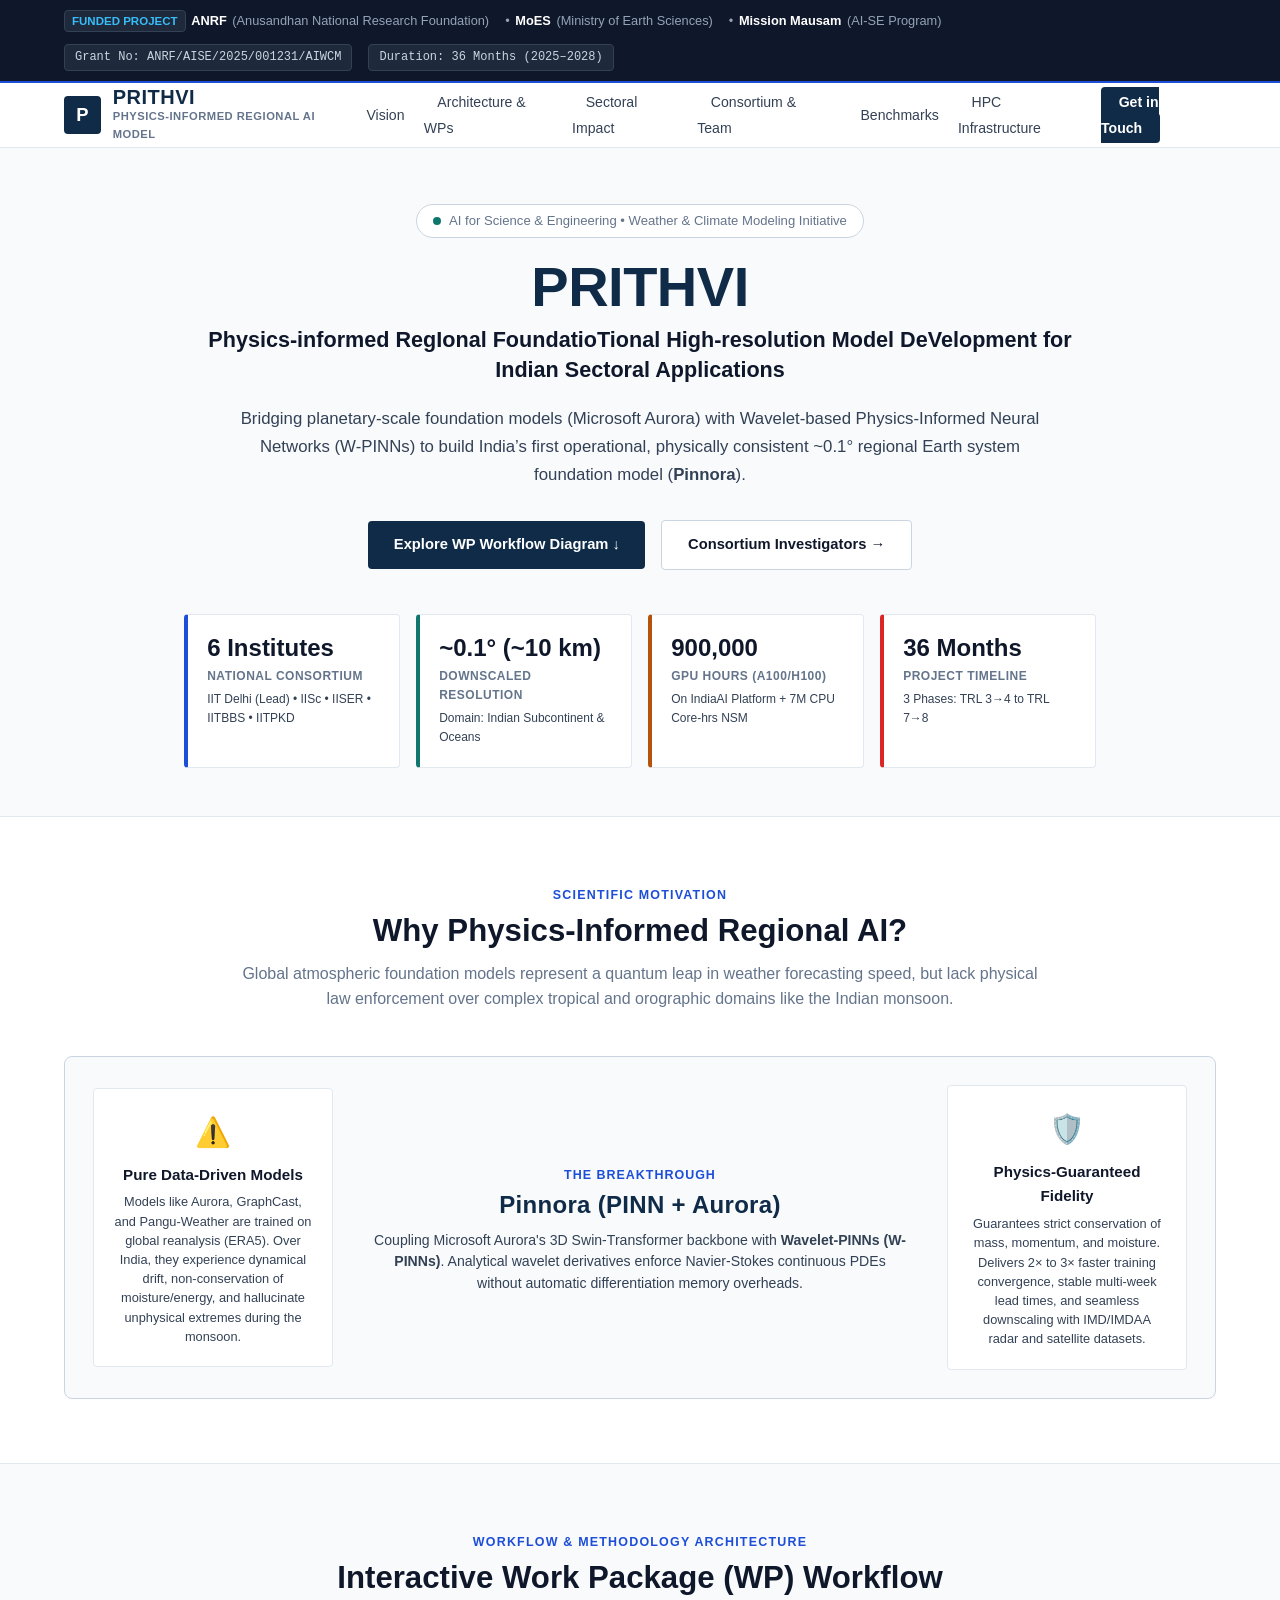
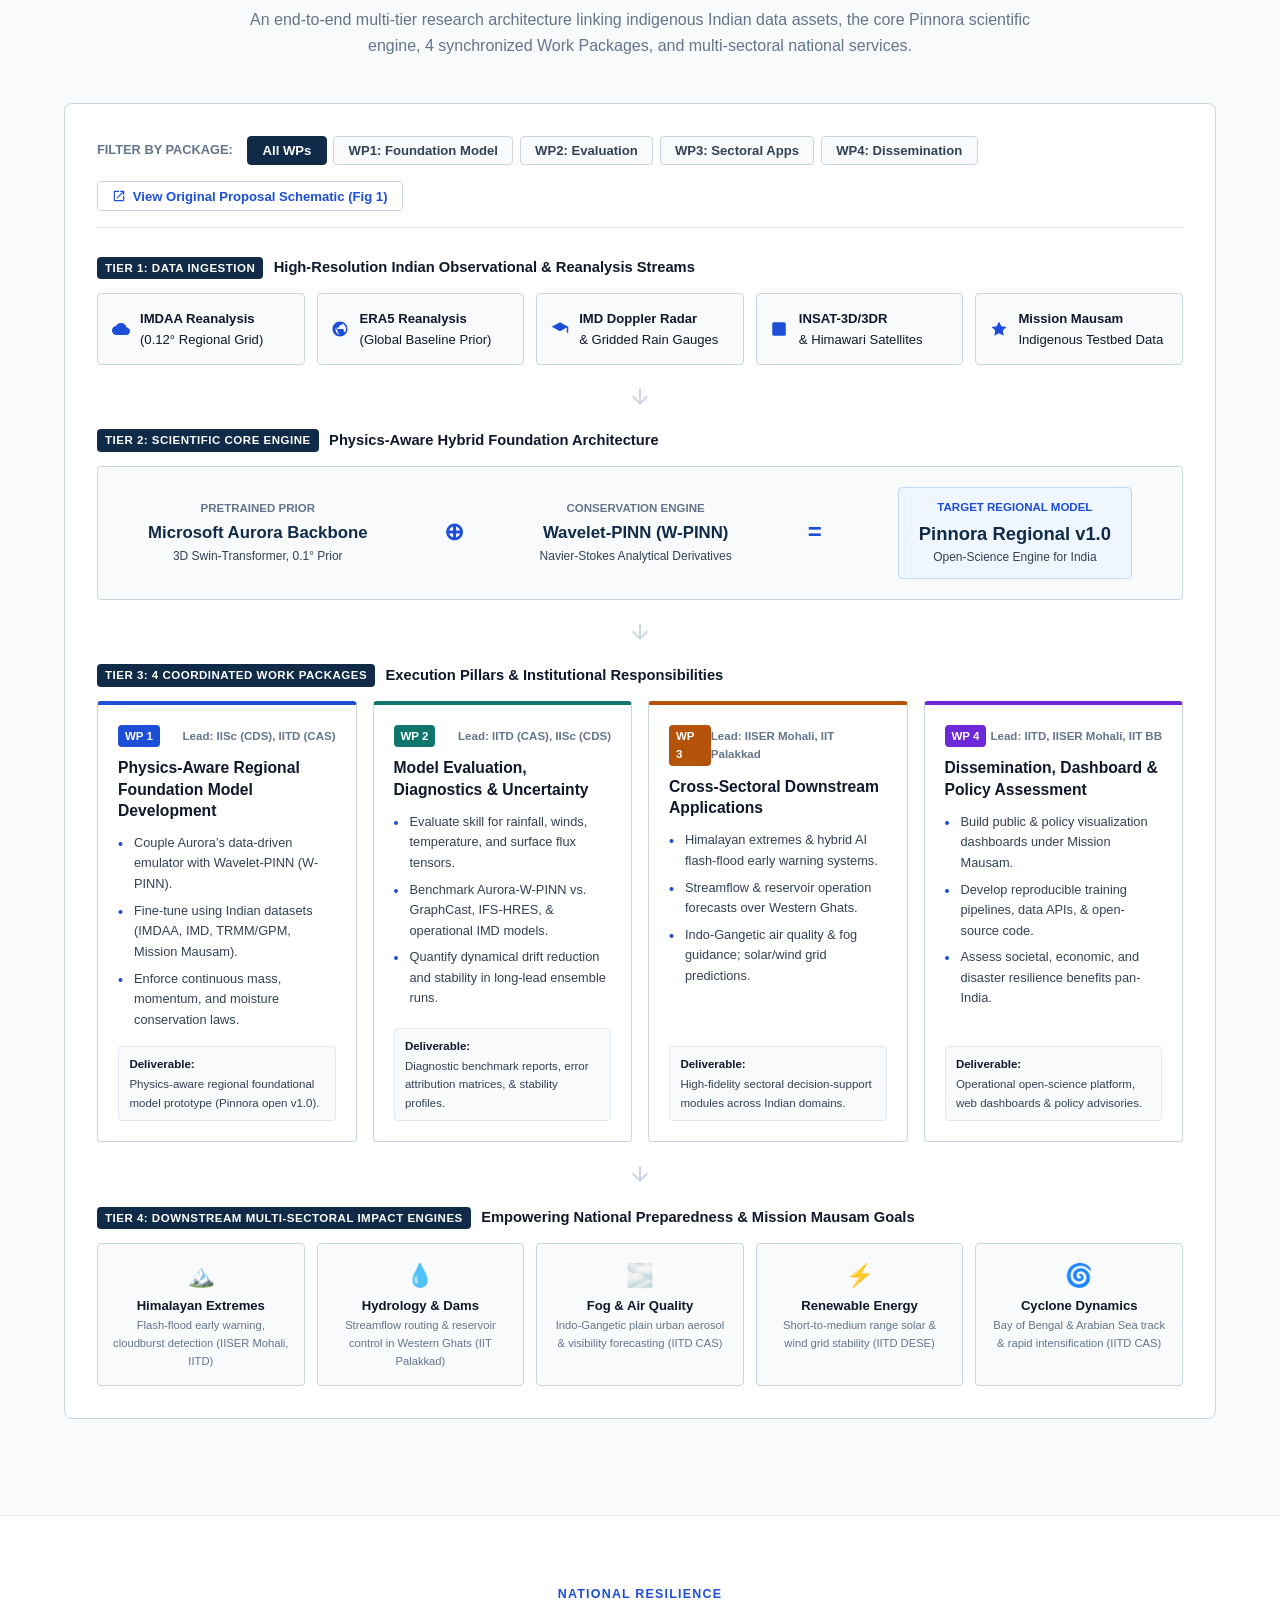
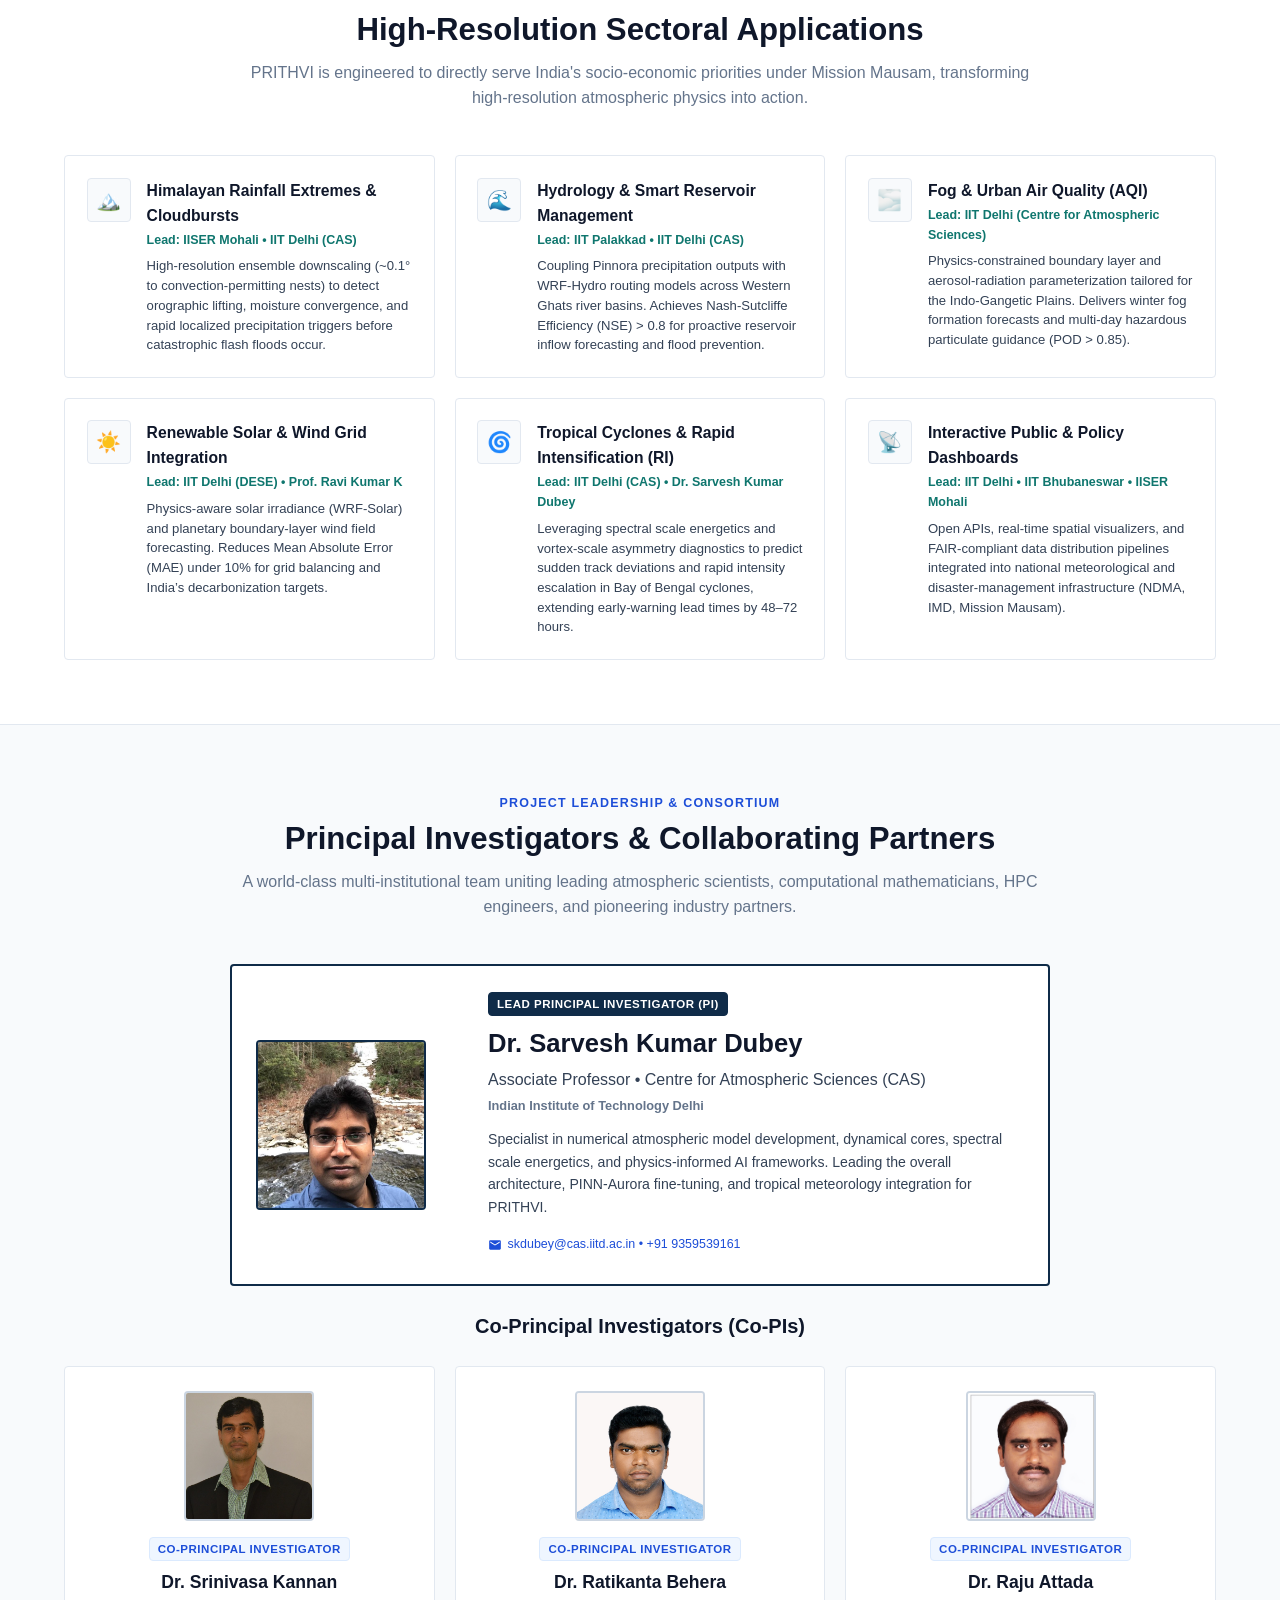
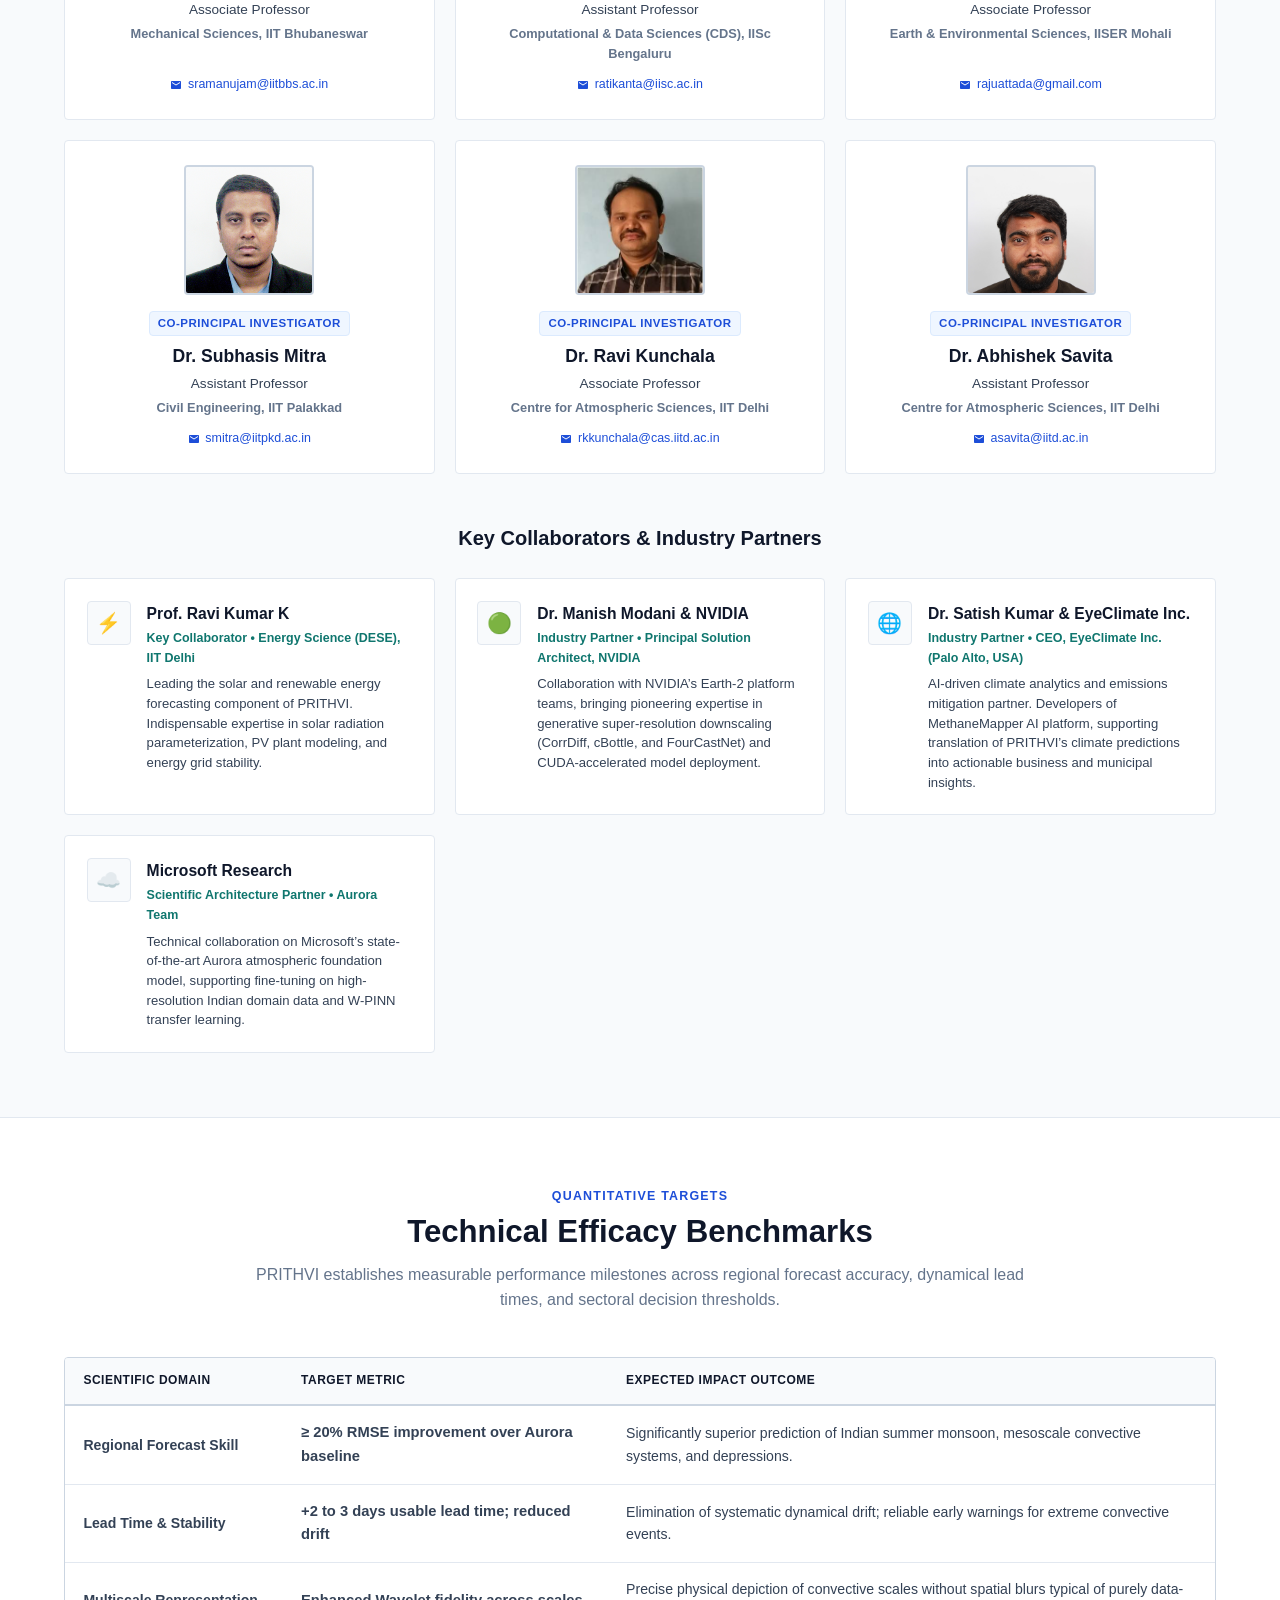
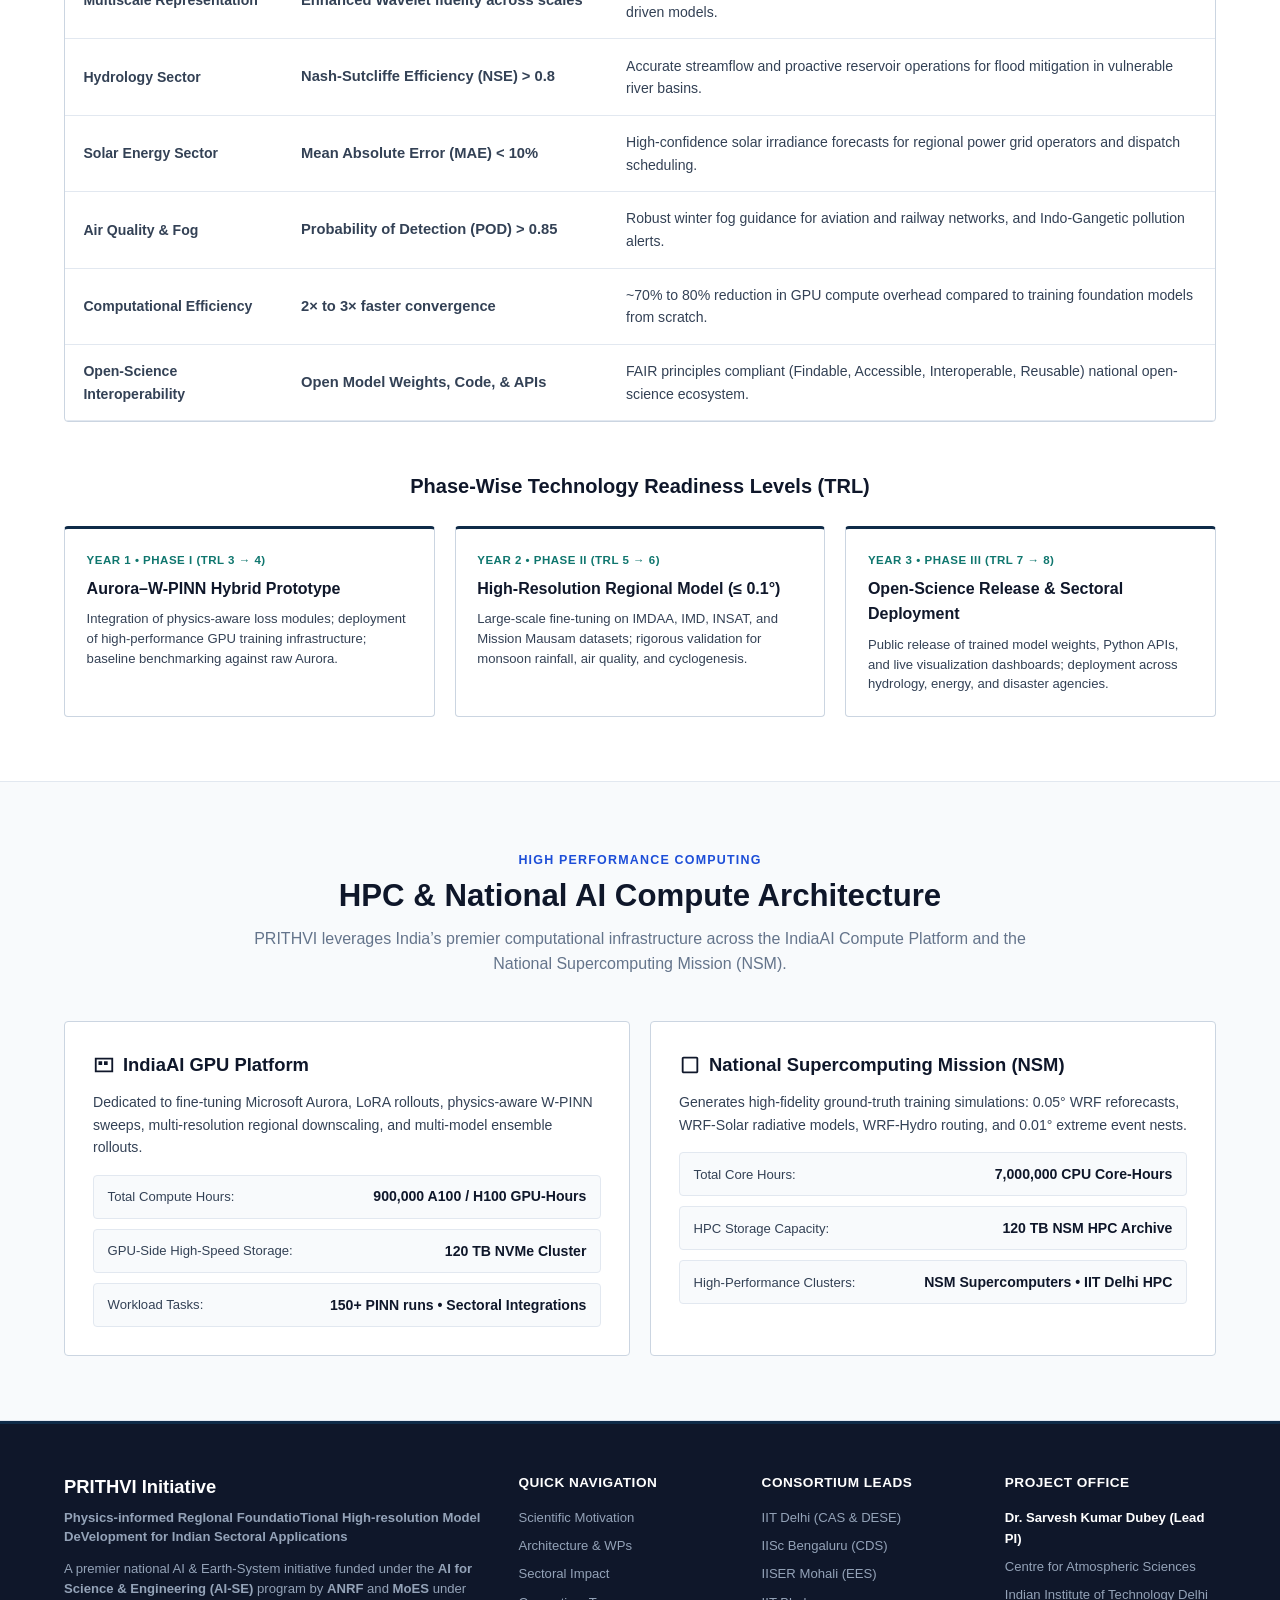
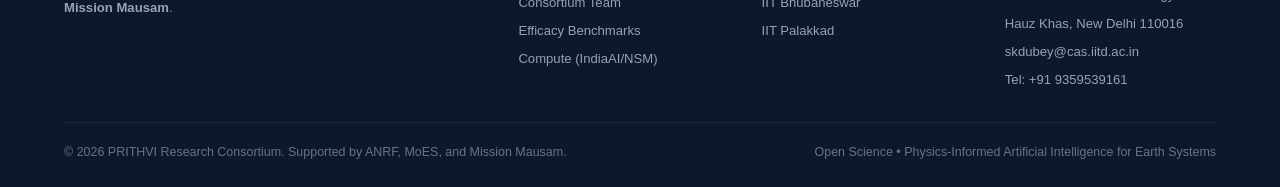
==== commit da74a3ba: "Remove all budget, funding amount, and cost references across all pages" ====
--- a/index.html
+++ b/index.html
@@ -30,7 +30,7 @@
 
       <div class="funding-sponsors">
         <span class="grant-id-badge">Grant No: ANRF/AISE/2025/001231/AIWCM</span>
-        <span class="grant-id-badge">Project Outlay: ₹26.61 Crore</span>
+        <span class="grant-id-badge">Duration: 36 Months (2025–2028)</span>
       </div>
     </div>
   </aside>
@@ -95,9 +95,9 @@
       <!-- Stat Badges -->
       <div class="hero-stats-grid">
         <div class="stat-card">
-          <div class="stat-value">₹26.61 Cr</div>
-          <div class="stat-label">Total Project Grant</div>
-          <div class="stat-subtext">Compute: ₹12.80 Cr &bull; Core: ₹13.81 Cr</div>
+          <div class="stat-value">6 Institutes</div>
+          <div class="stat-label">National Consortium</div>
+          <div class="stat-subtext">IIT Delhi (Lead) &bull; IISc &bull; IISER &bull; IITBBS &bull; IITPKD</div>
         </div>
 
         <div class="stat-card teal">
@@ -751,7 +751,7 @@
             <tr>
               <td><strong>Computational Efficiency</strong></td>
               <td class="metric-highlight">2&times; to 3&times; faster convergence</td>
-              <td>~70% to 80% reduction in GPU training cost compared to training foundation models from scratch.</td>
+              <td>~70% to 80% reduction in GPU compute overhead compared to training foundation models from scratch.</td>
             </tr>
             <tr>
               <td><strong>Open-Science Interoperability</strong></td>
@@ -815,7 +815,7 @@
         <div class="compute-card">
           <h3>
             <svg width="22" height="22" fill="currentColor" viewBox="0 0 24 24"><path d="M4 6h16v12H4z M2 4v16h20V4H2zm4 4h4v4H6V8zm6 0h4v4h-4V8z"/></svg>
-            IndiaAI GPU Platform (₹9.00 Crore)
+            IndiaAI GPU Platform
           </h3>
           <p style="font-size: 0.88rem; color: var(--text-body); line-height: 1.6;">
             Dedicated to fine-tuning Microsoft Aurora, LoRA rollouts, physics-aware W-PINN sweeps, multi-resolution regional downscaling, and multi-model ensemble rollouts.
@@ -840,7 +840,7 @@
         <div class="compute-card">
           <h3>
             <svg width="22" height="22" fill="currentColor" viewBox="0 0 24 24"><path d="M19 3H5c-1.1 0-2 .9-2 2v14c0 1.1.9 2 2 2h14c1.1 0 2-.9 2-2V5c0-1.1-.9-2-2-2zm0 16H5V5h14v14z"/></svg>
-            National Supercomputing Mission (₹3.80 Cr)
+            National Supercomputing Mission (NSM)
           </h3>
           <p style="font-size: 0.88rem; color: var(--text-body); line-height: 1.6;">
             Generates high-fidelity ground-truth training simulations: 0.05° WRF reforecasts, WRF-Solar radiative models, WRF-Hydro routing, and 0.01° extreme event nests.
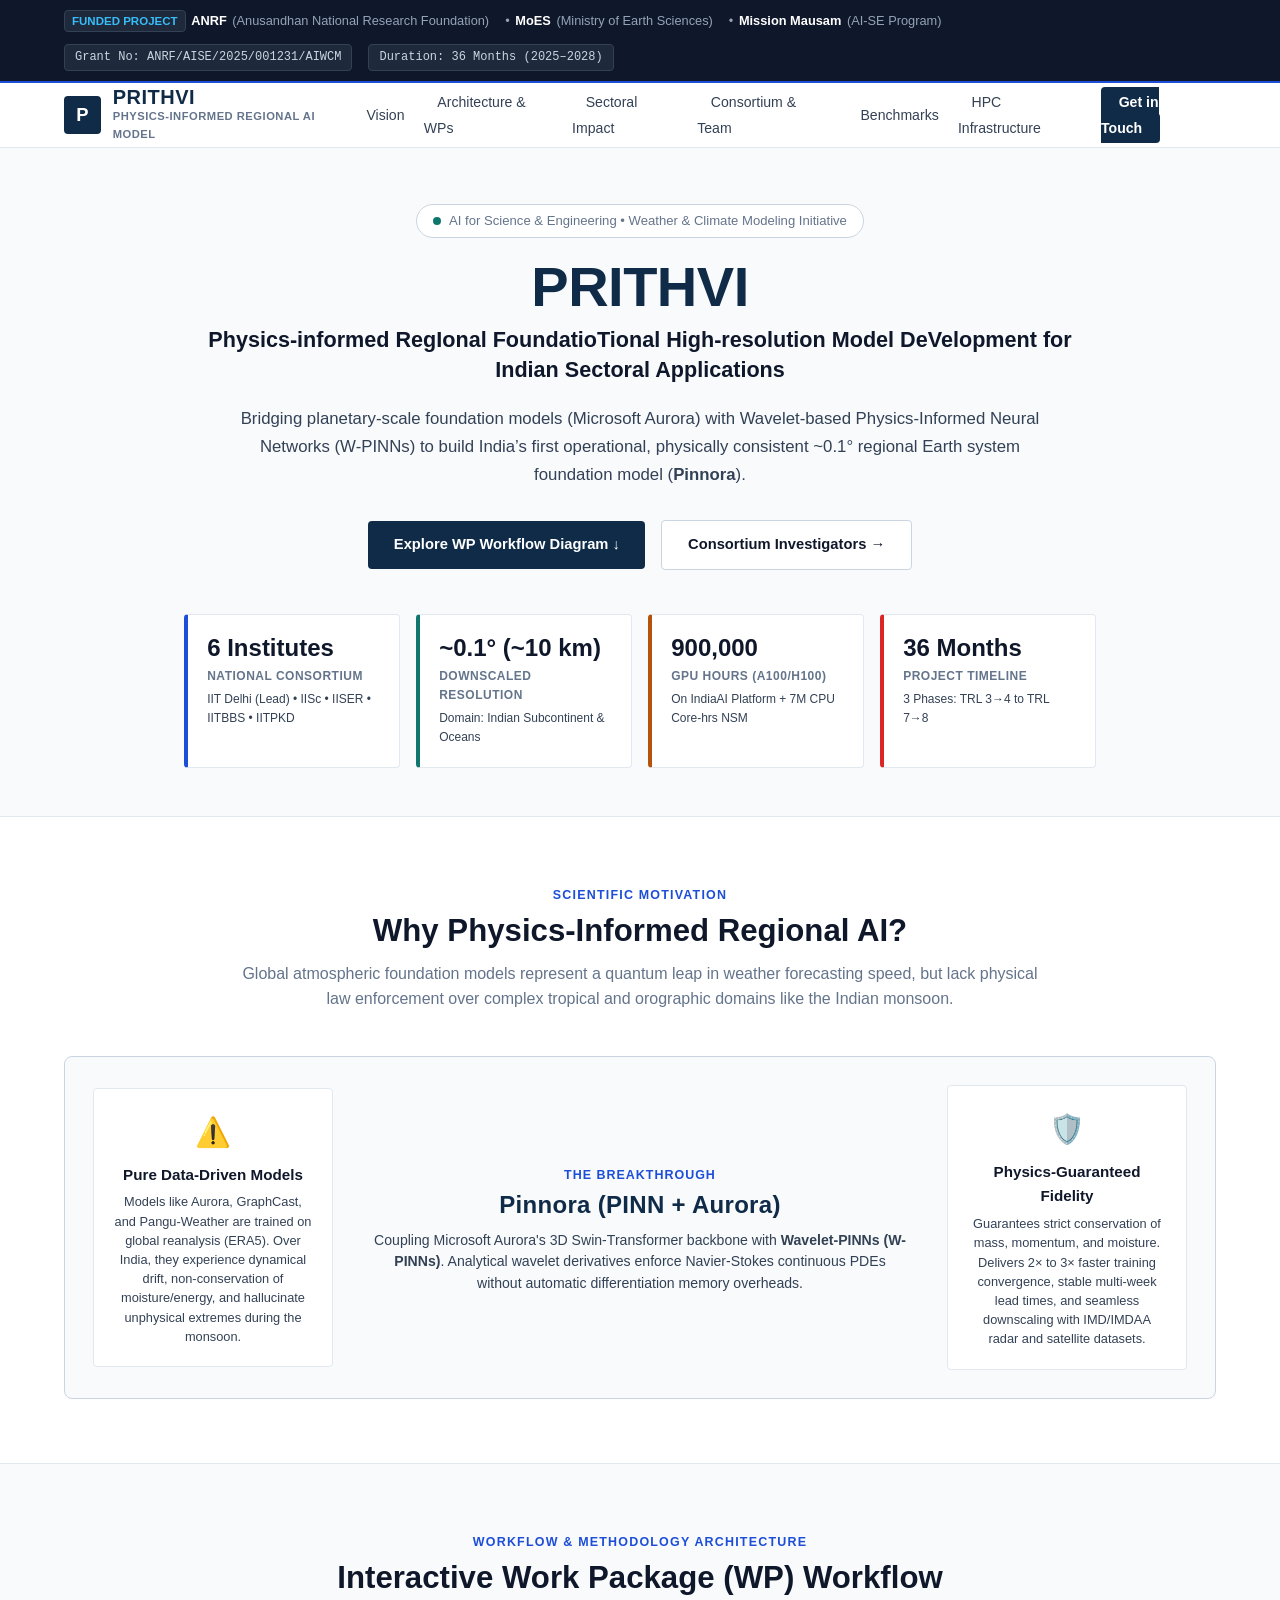
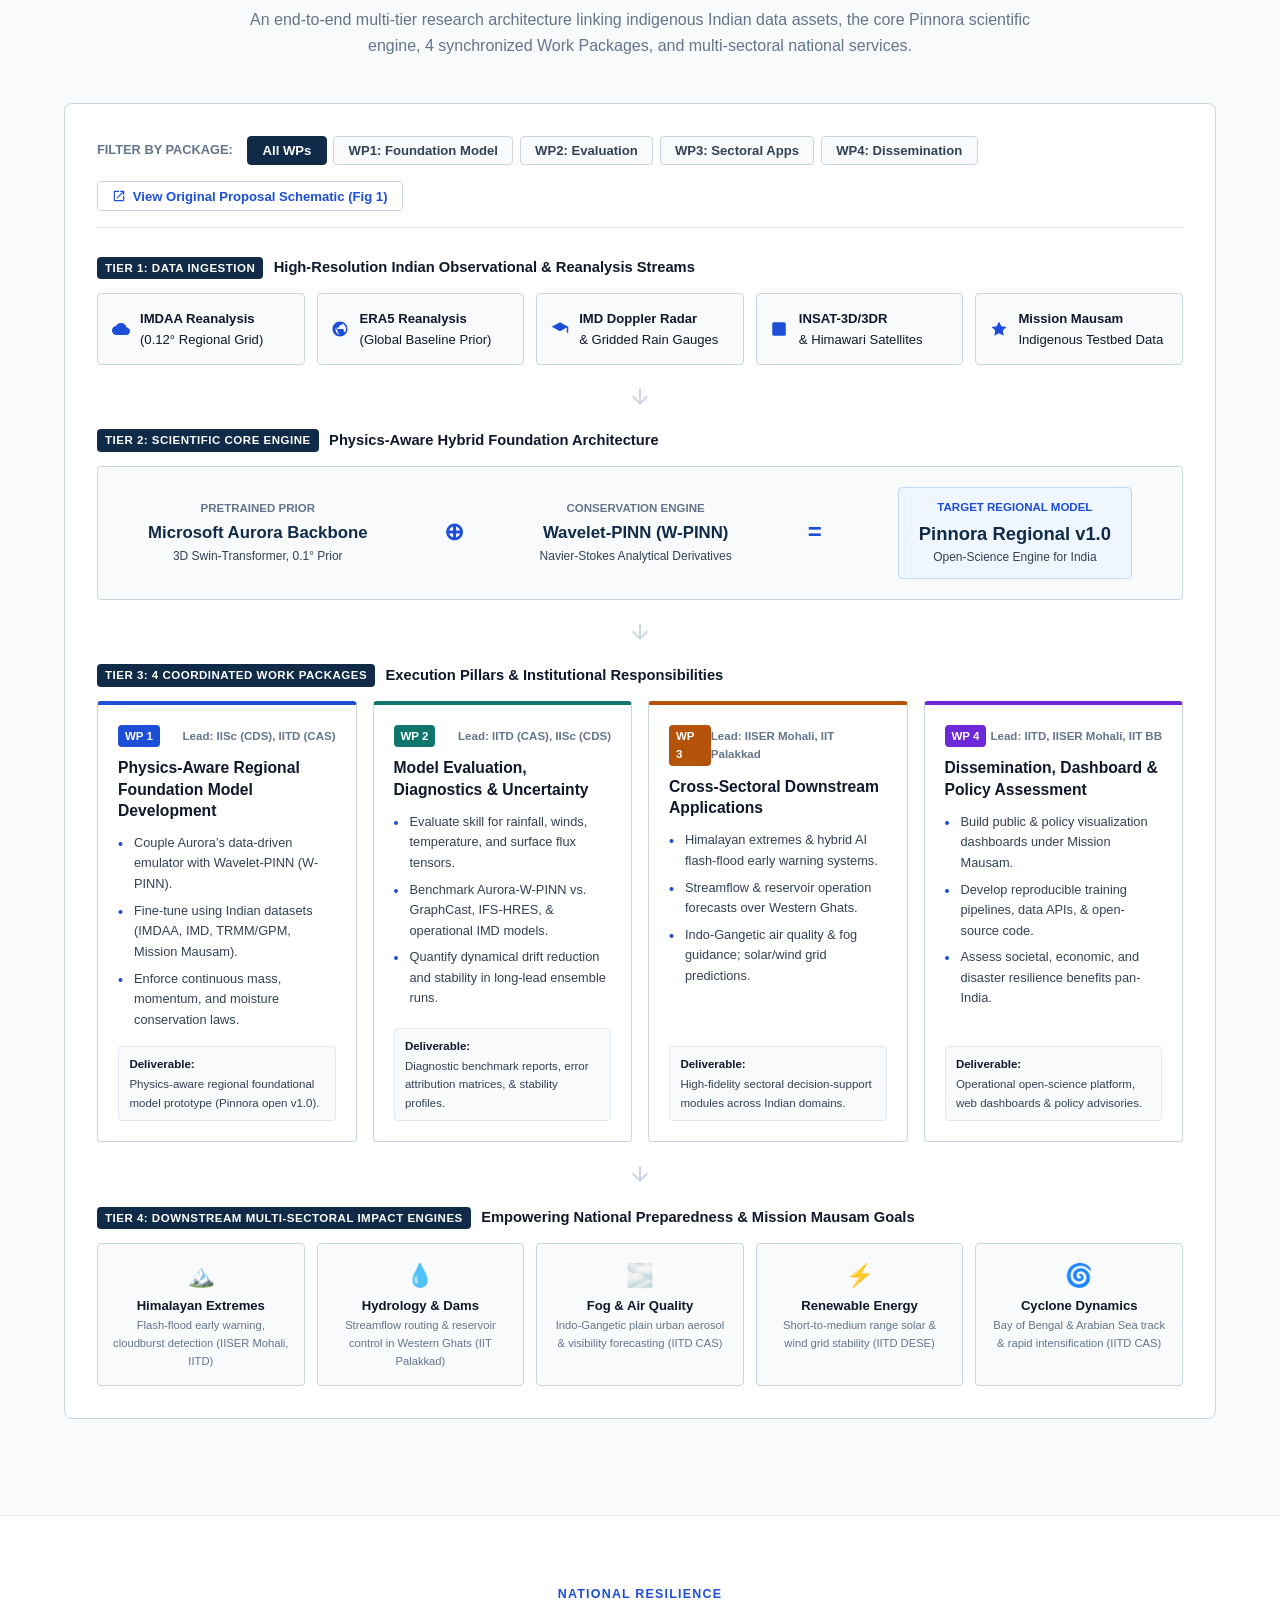
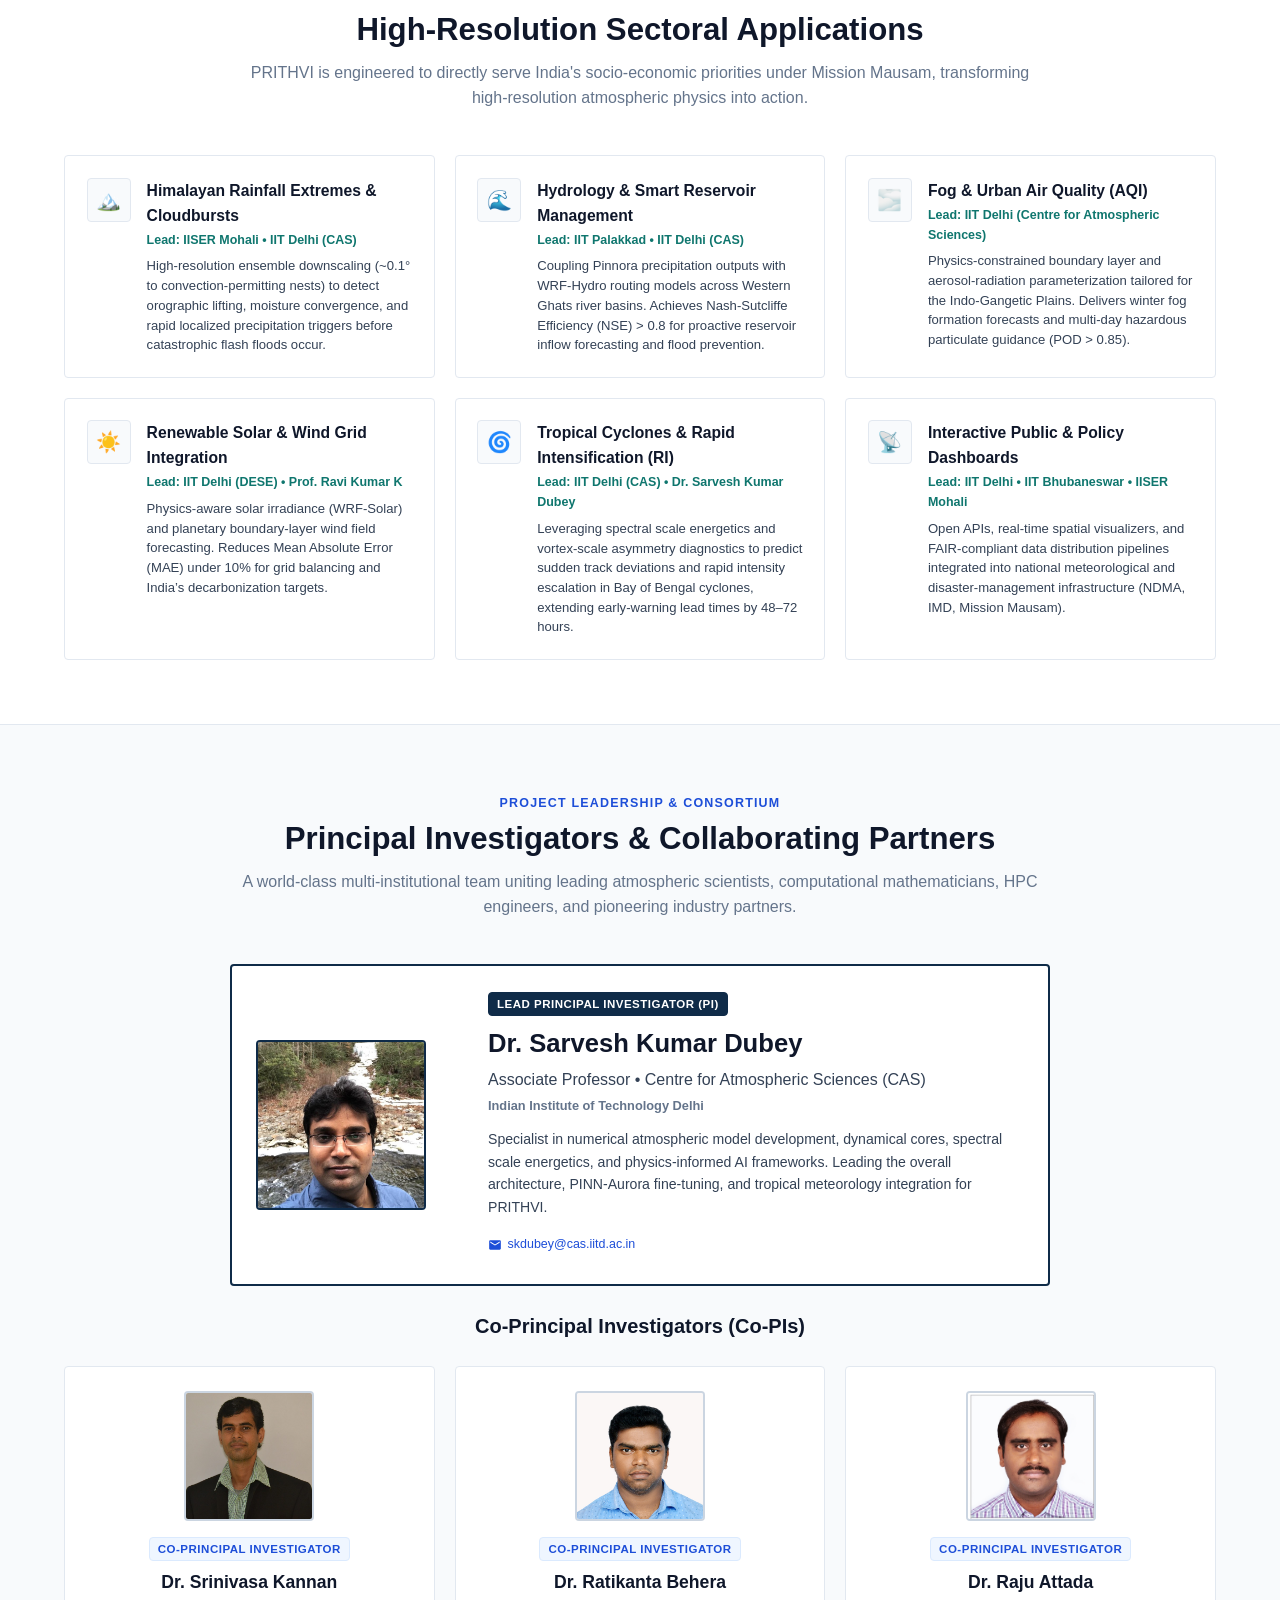
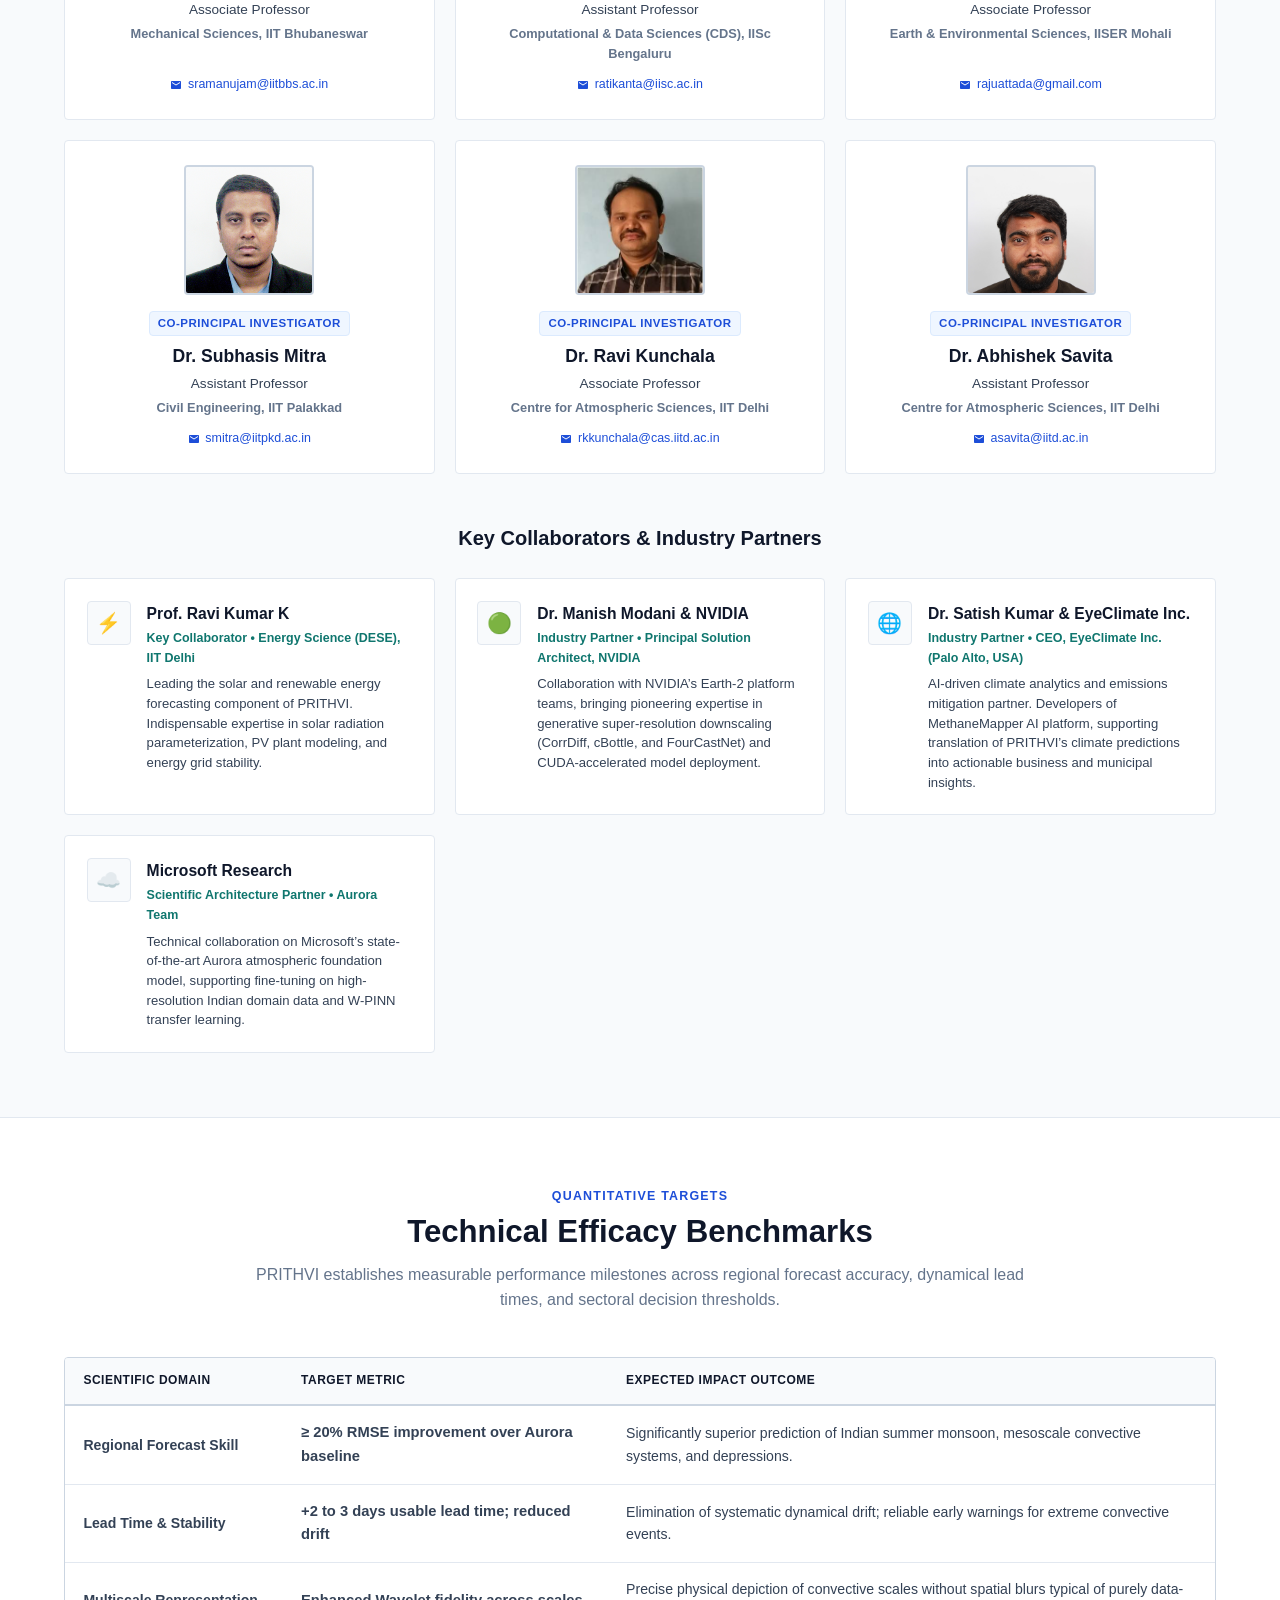
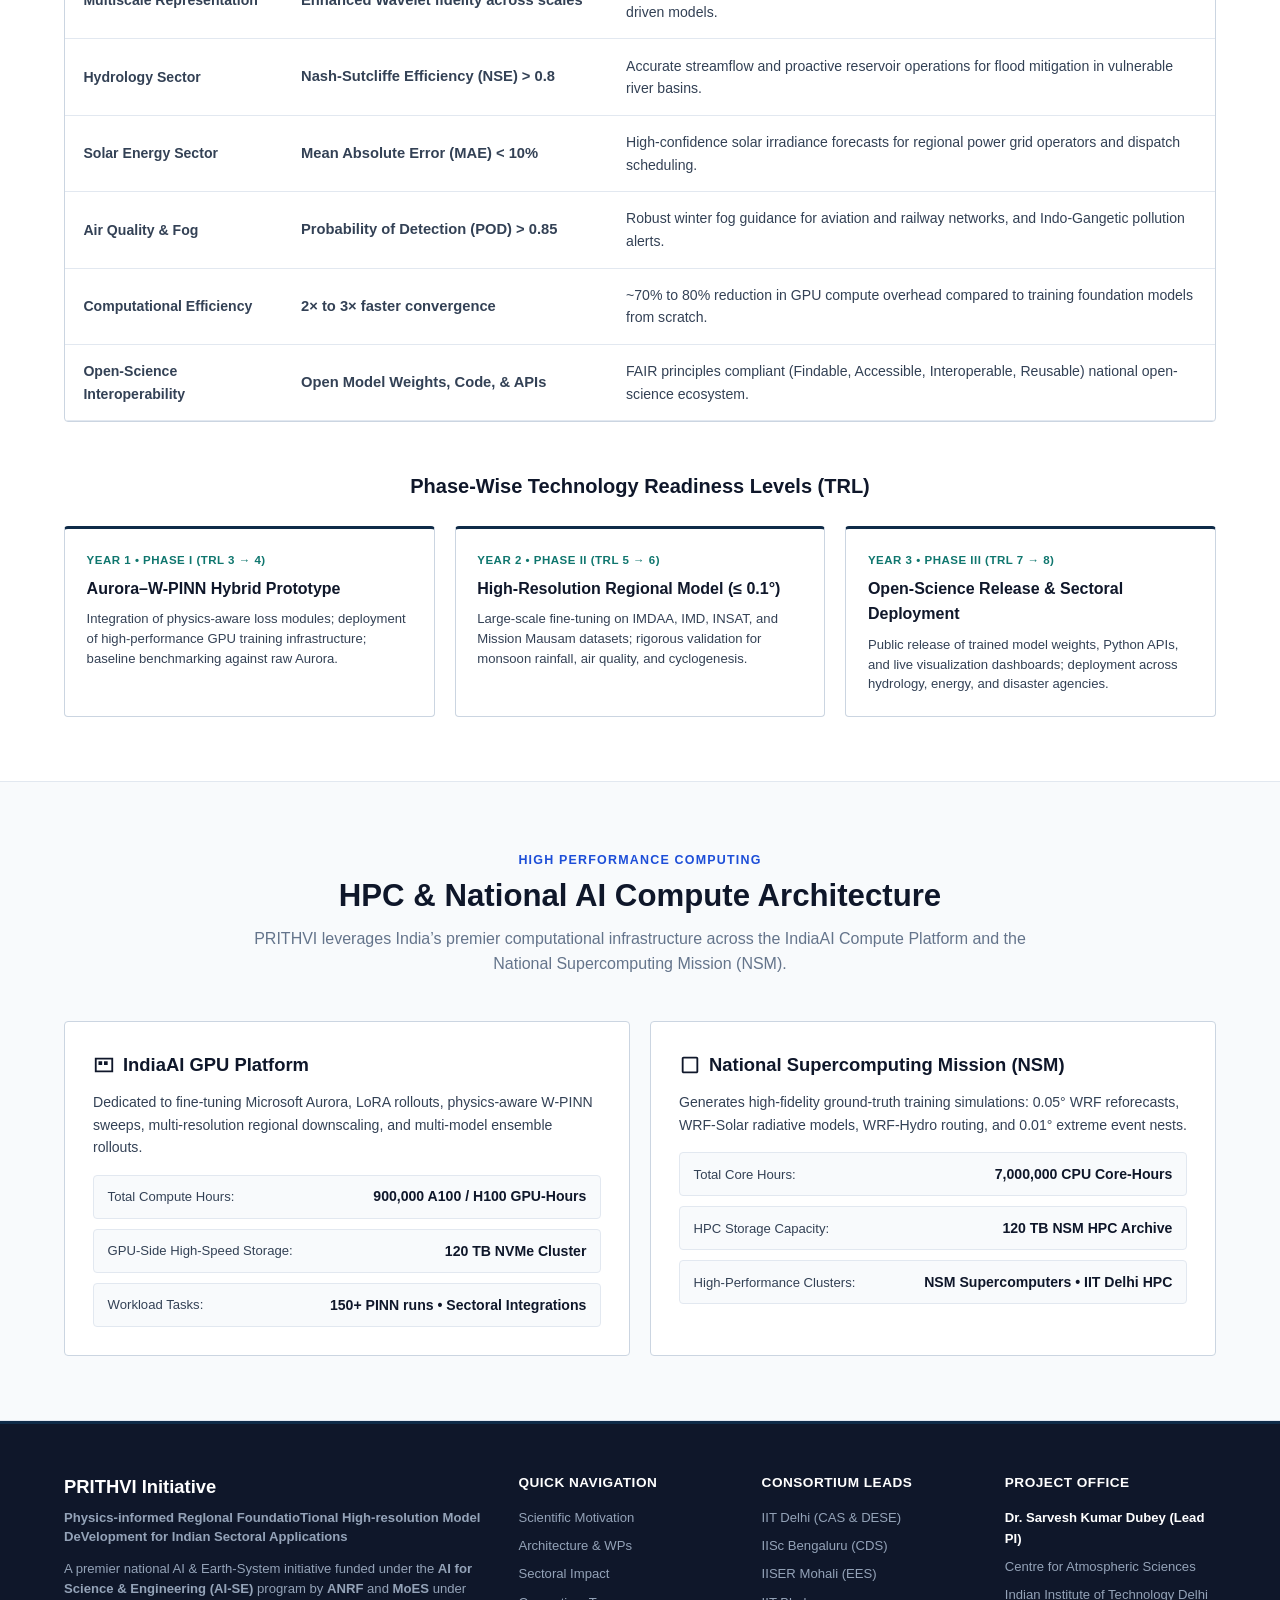
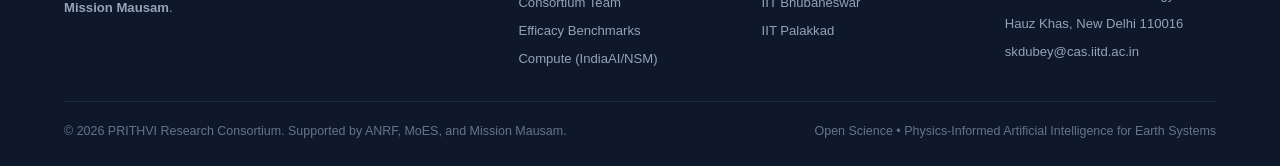
==== commit 8e61def8: "Remove personal mobile phone number from all project pages" ====
--- a/index.html
+++ b/index.html
@@ -535,7 +535,7 @@
           </p>
           <a href="mailto:skdubey@cas.iitd.ac.in" class="team-email">
             <svg width="14" height="14" fill="currentColor" viewBox="0 0 24 24"><path d="M20 4H4c-1.1 0-1.99.9-1.99 2L2 18c0 1.1.9 2 2 2h16c1.1 0 2-.9 2-2V6c0-1.1-.9-2-2-2zm0 4l-8 5-8-5V6l8 5 8-5v2z"/></svg>
-            skdubey@cas.iitd.ac.in &bull; +91 9359539161
+            skdubey@cas.iitd.ac.in
           </a>
         </div>
       </div>
@@ -933,7 +933,6 @@
             <li>Indian Institute of Technology Delhi</li>
             <li>Hauz Khas, New Delhi 110016</li>
             <li><a href="mailto:skdubey@cas.iitd.ac.in">skdubey@cas.iitd.ac.in</a></li>
-            <li>Tel: +91 9359539161</li>
           </ul>
         </div>
 
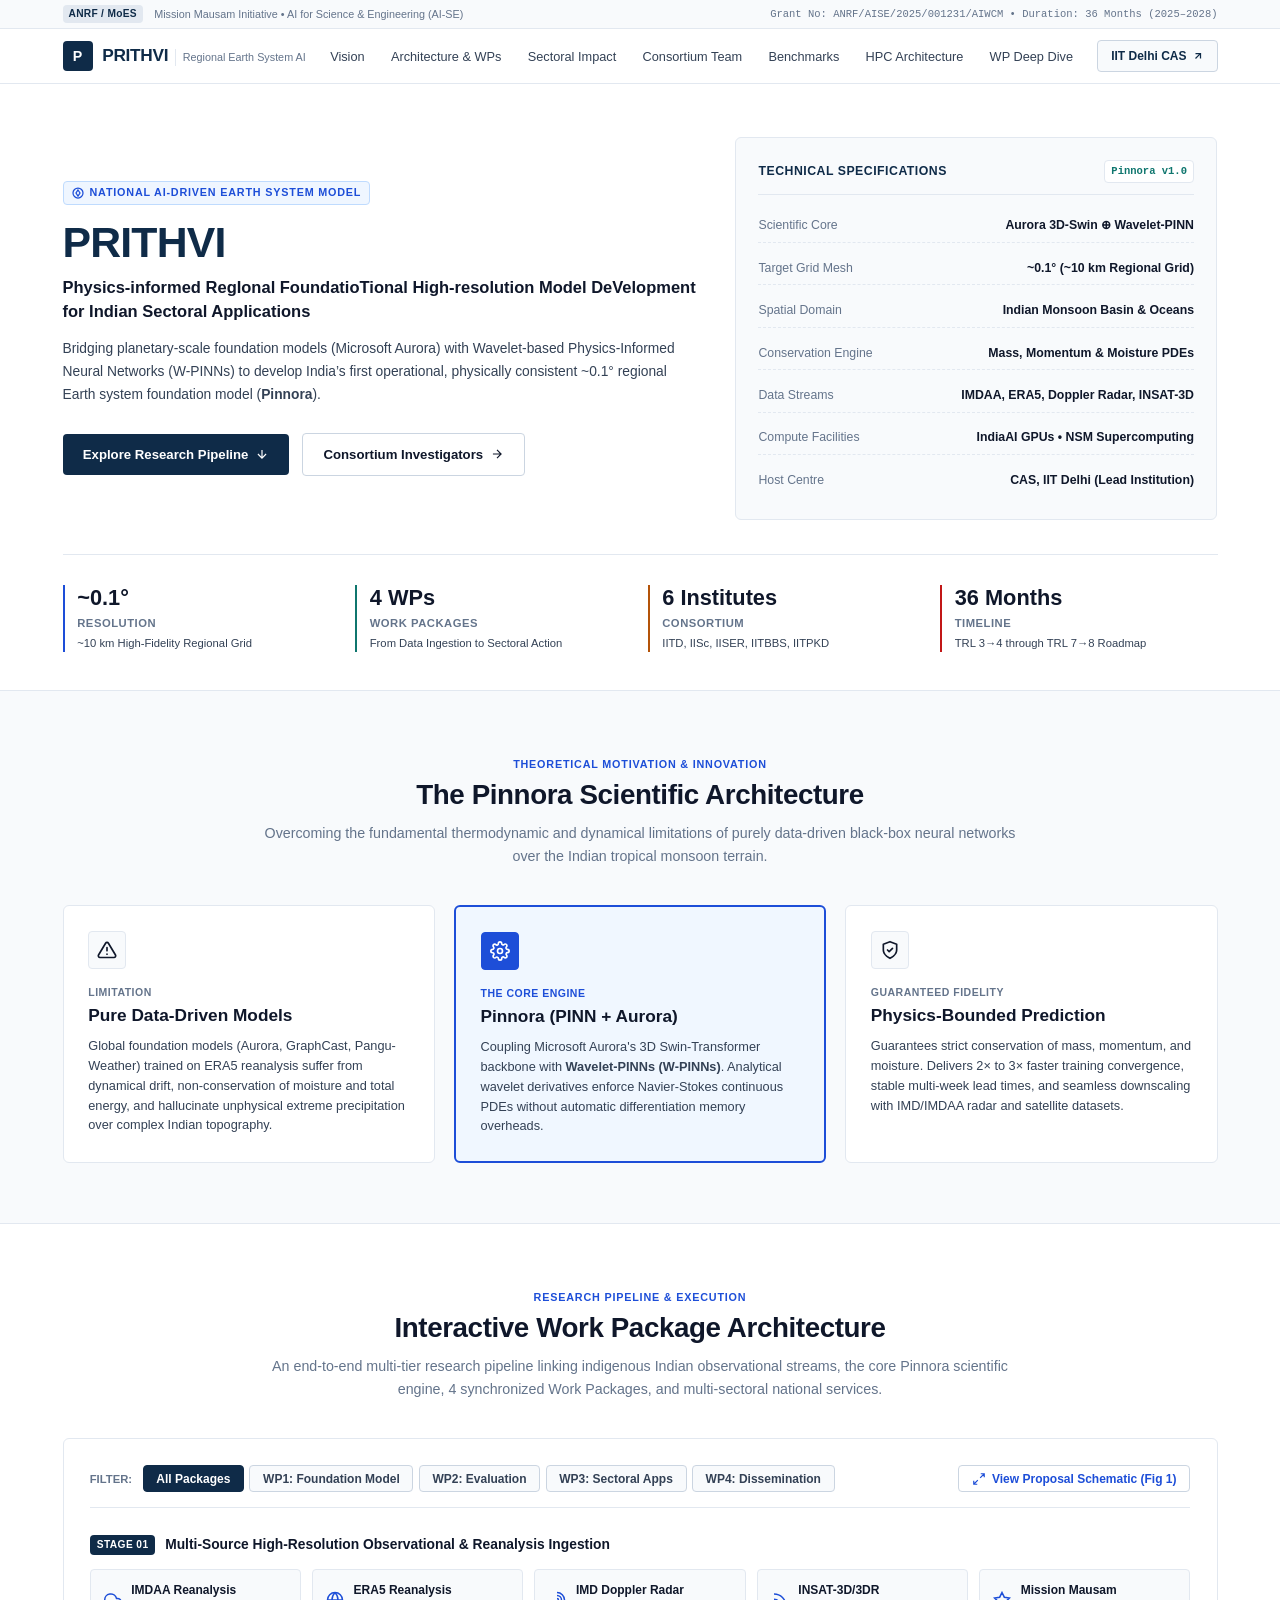
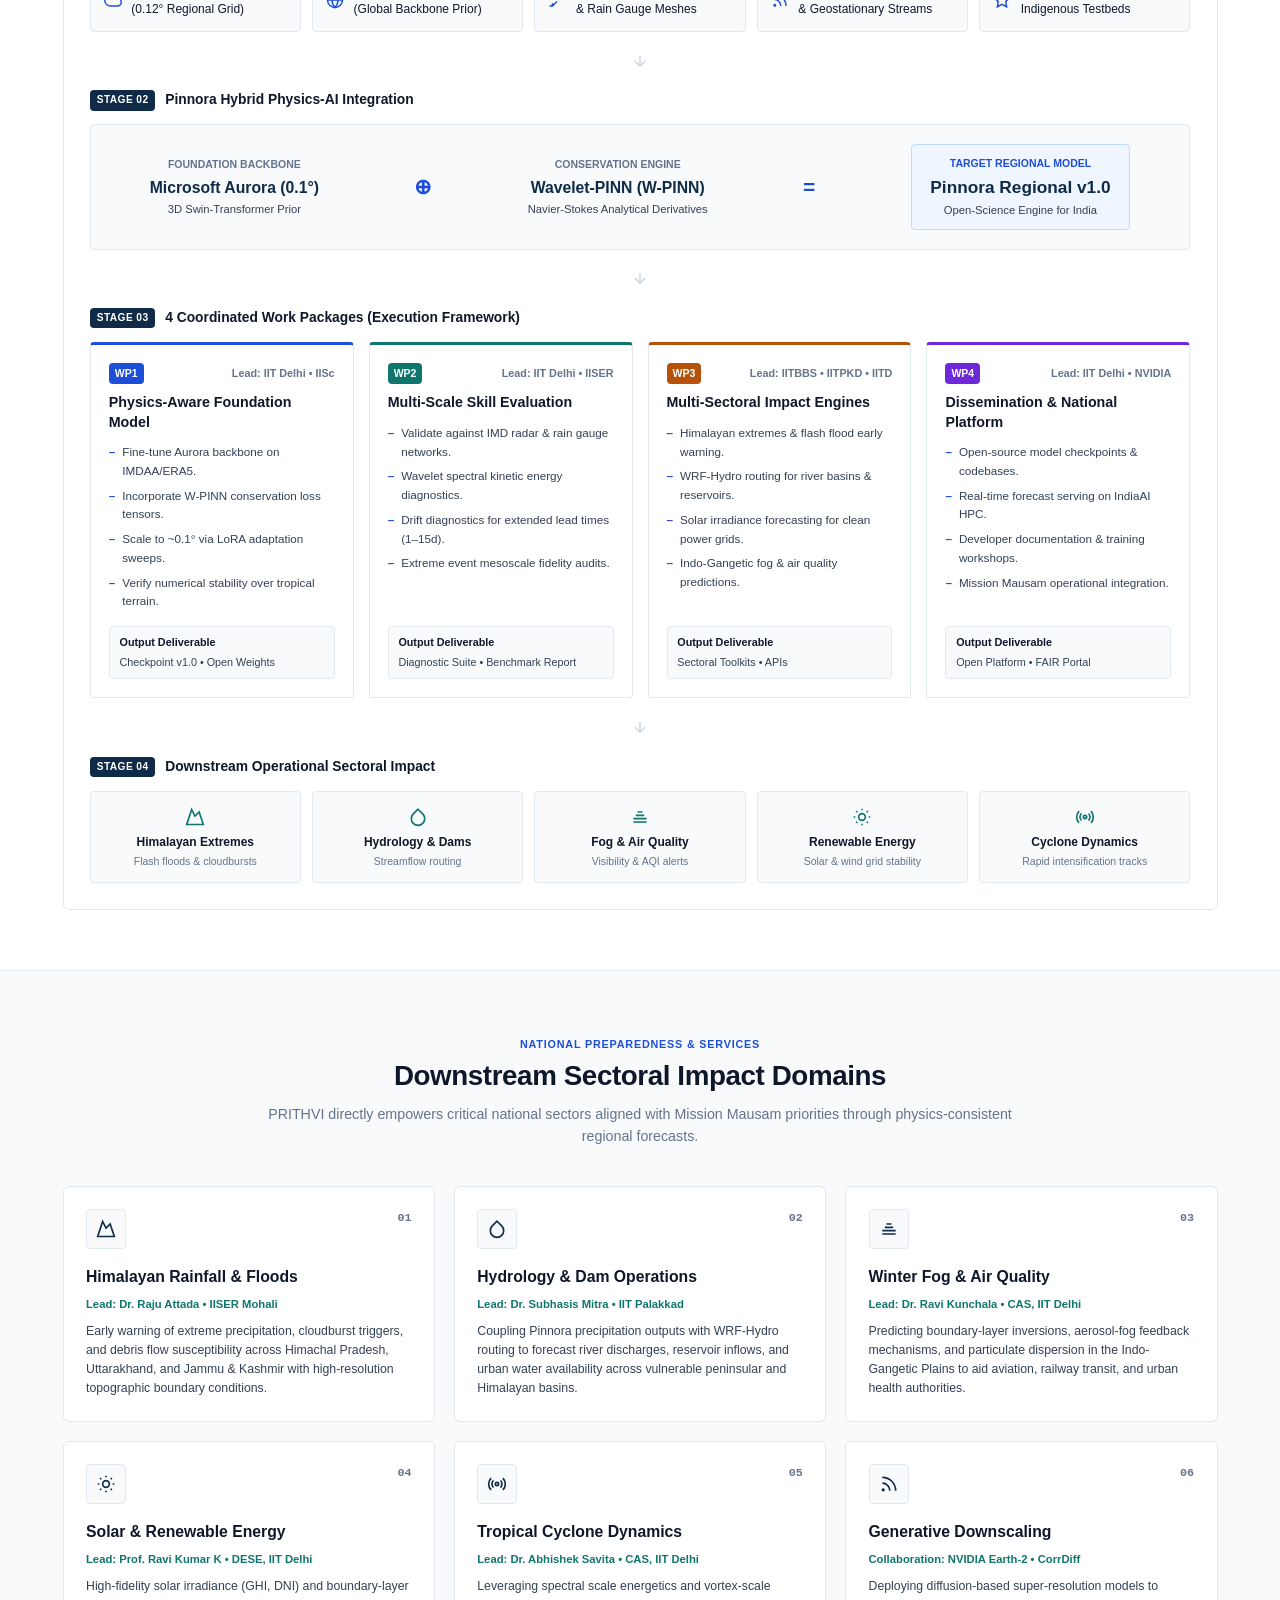
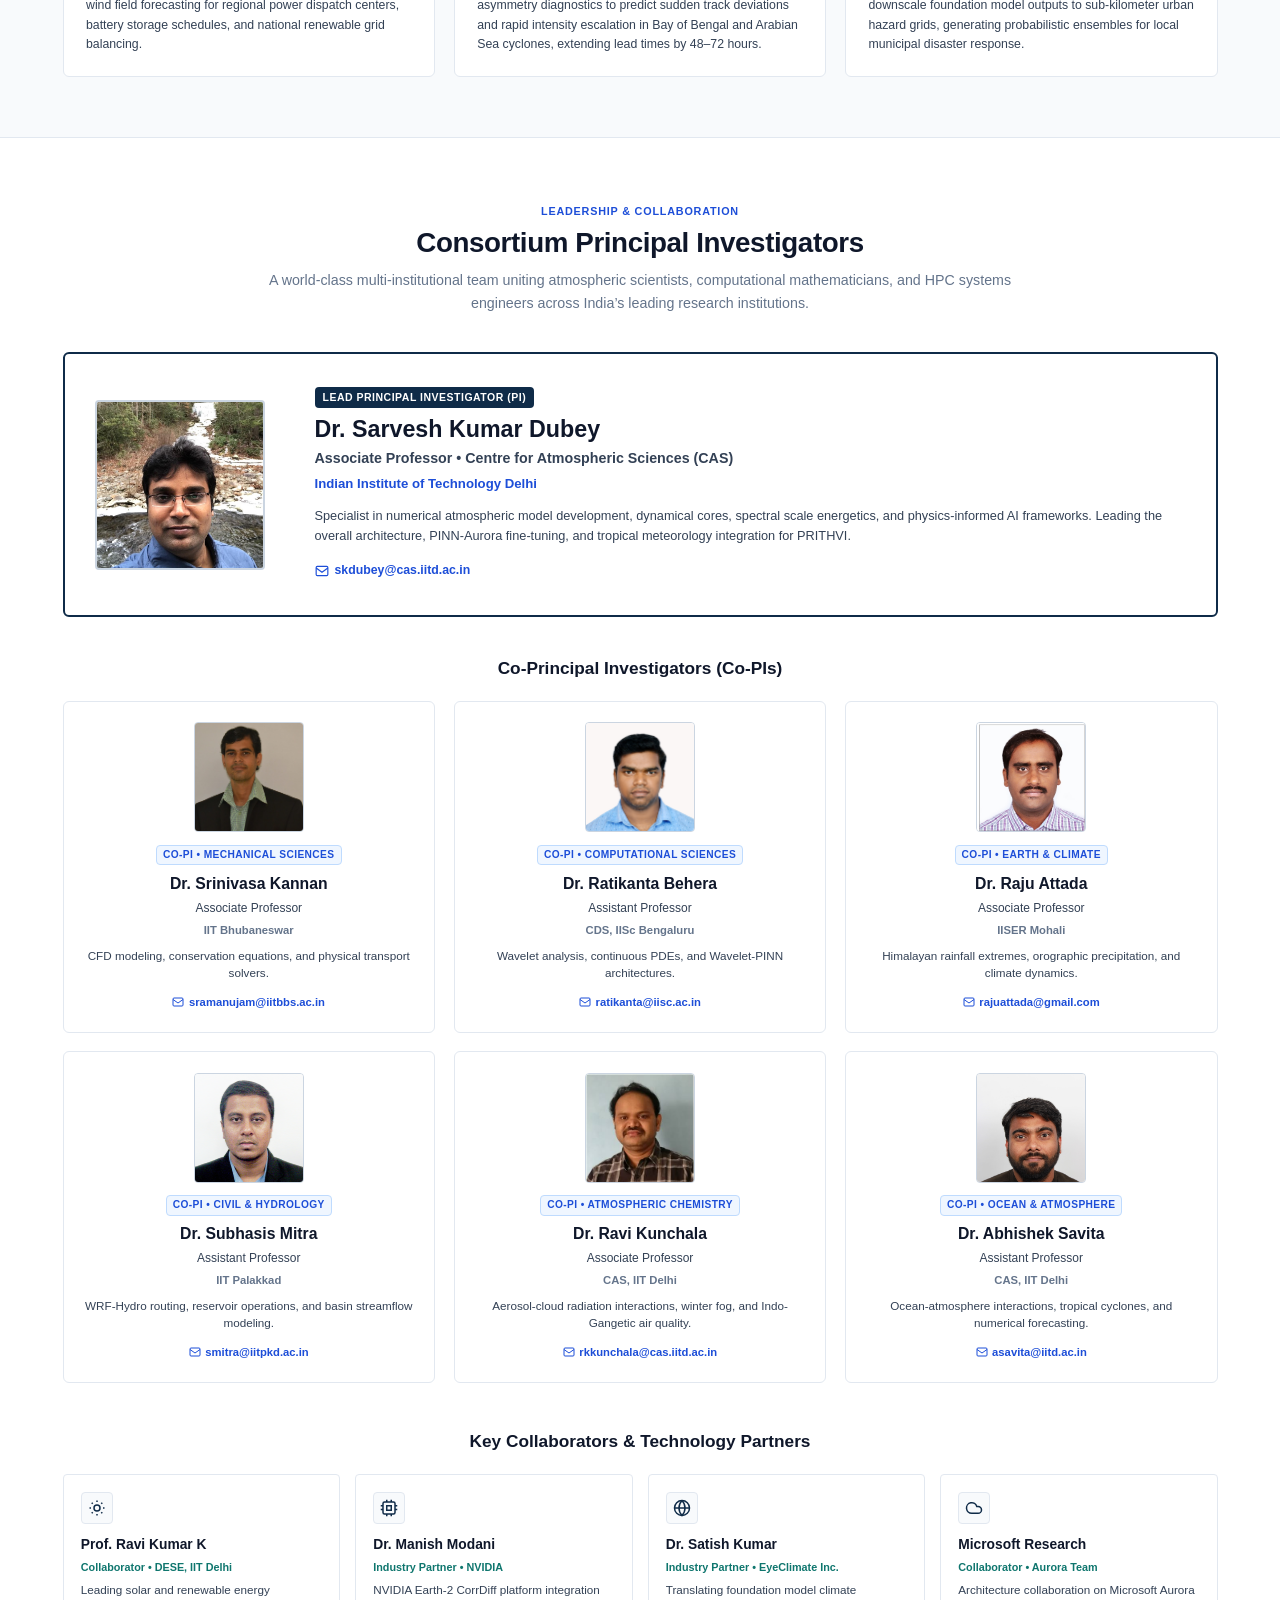
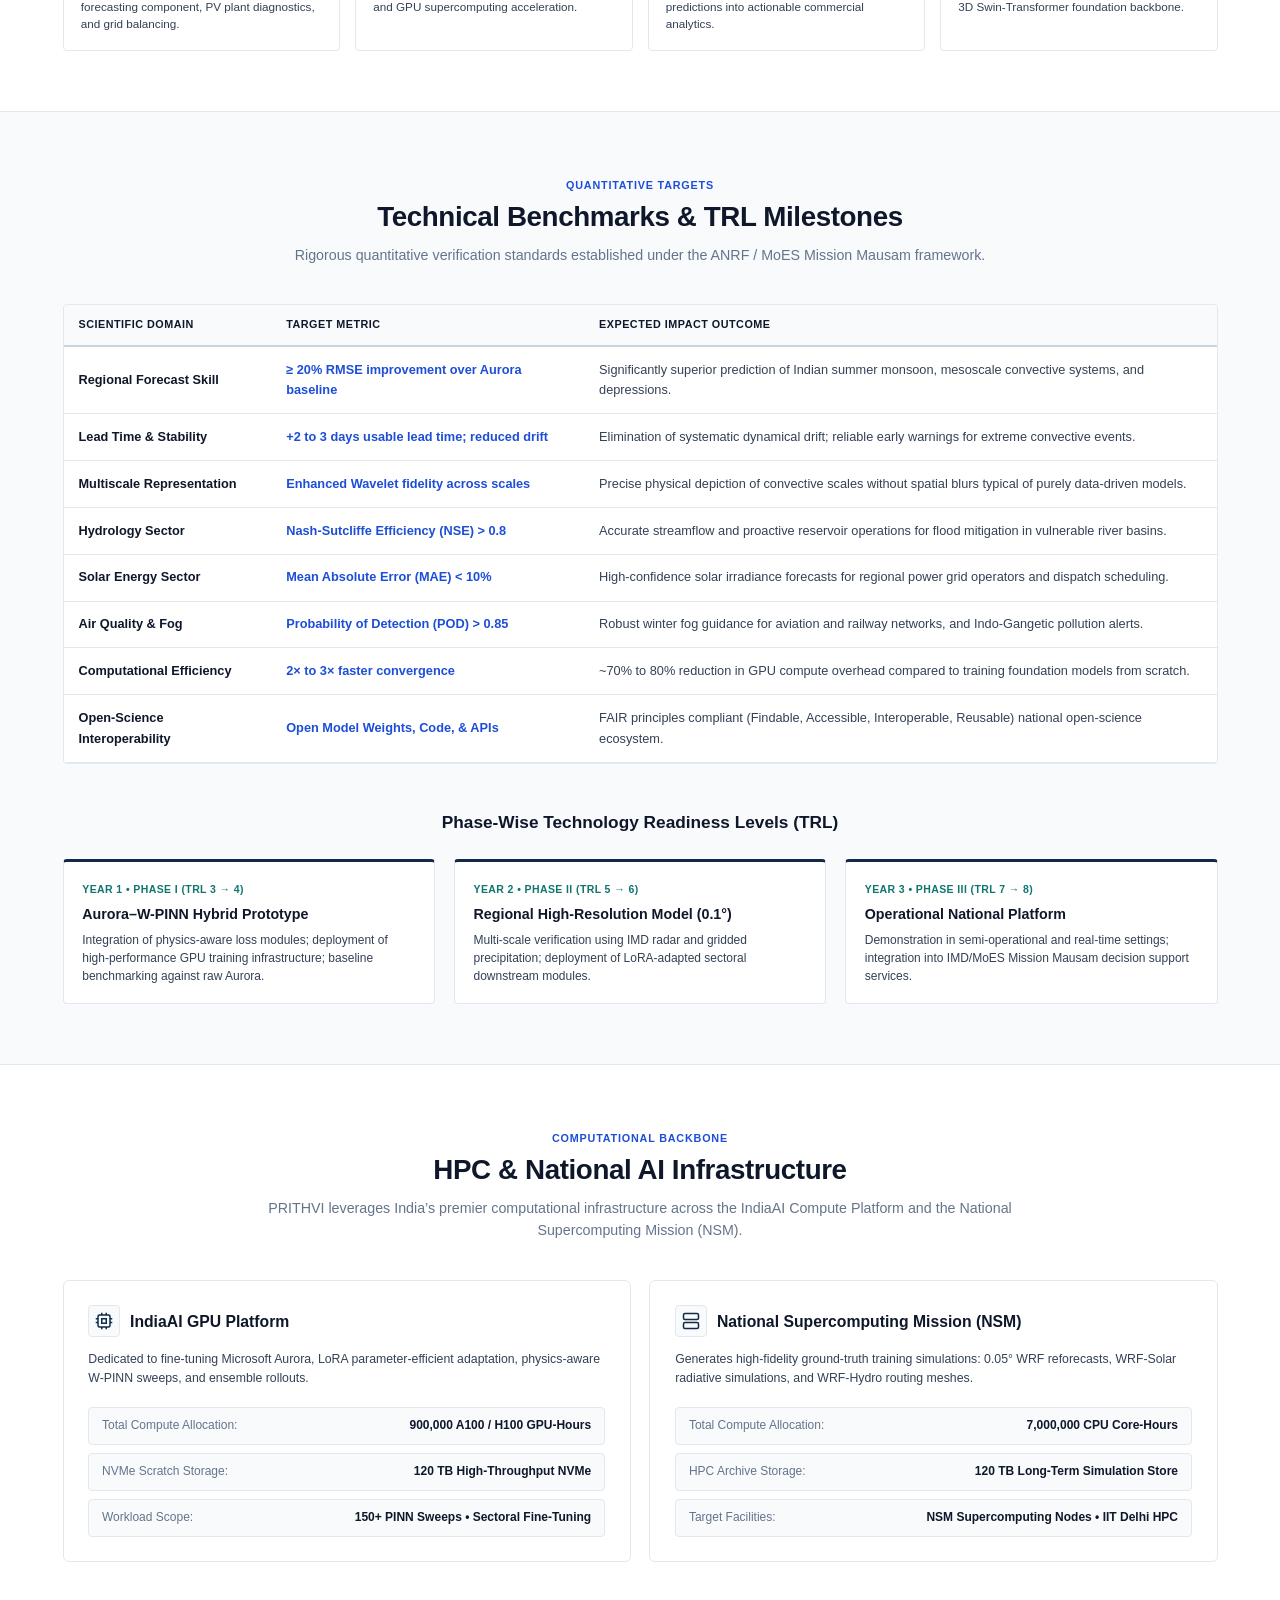
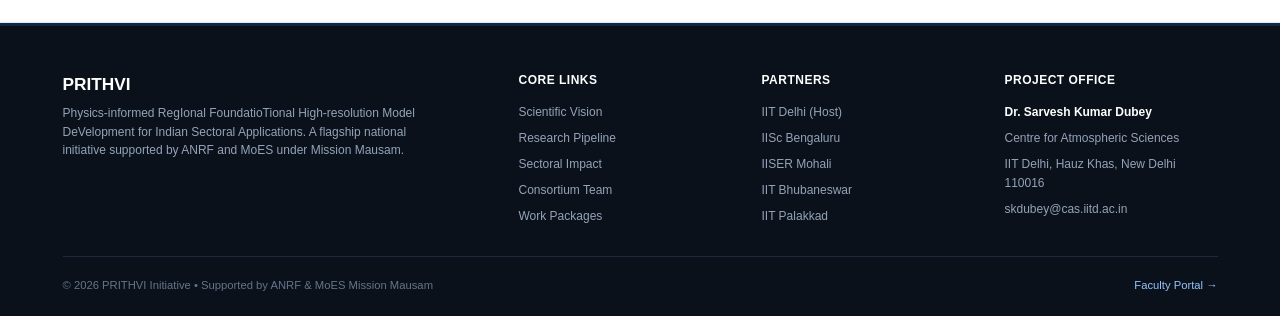
==== commit b5deeede: "Redesign website: sleek slim navbar, zero emojis, precision SVG iconography, fresh academic minimal " ====
--- a/index.html
+++ b/index.html
@@ -11,111 +11,153 @@
 <body>
 
   <!-- ========================================================================
-       TOP GOVERNMENT & SPONSORSHIP STRIP
+       TOP UTILITY MICRO-STRIP
        ======================================================================== -->
-  <aside class="top-gov-banner">
-    <div class="container top-gov-content">
-      <div class="funding-sponsors">
-        <span class="sponsor-badge">
-          <span class="tag">Funded Project</span>
-          <strong>ANRF</strong> (Anusandhan National Research Foundation)
-        </span>
-        <span class="sponsor-badge">
-          &bull; <strong>MoES</strong> (Ministry of Earth Sciences)
-        </span>
-        <span class="sponsor-badge">
-          &bull; <strong>Mission Mausam</strong> (AI-SE Program)
-        </span>
-      </div>
-
-      <div class="funding-sponsors">
-        <span class="grant-id-badge">Grant No: ANRF/AISE/2025/001231/AIWCM</span>
-        <span class="grant-id-badge">Duration: 36 Months (2025–2028)</span>
+  <aside class="top-micro-bar">
+    <div class="container top-micro-content">
+      <div class="micro-badges">
+        <span class="micro-tag">ANRF / MoES</span>
+        <span>Mission Mausam Initiative &bull; AI for Science &amp; Engineering (AI-SE)</span>
+      </div>
+      <div class="micro-file-no">
+        Grant No: ANRF/AISE/2025/001231/AIWCM &bull; Duration: 36 Months (2025–2028)
       </div>
     </div>
   </aside>
 
   <!-- ========================================================================
-       STICKY NAVIGATION BAR
+       SLEEK NAVIGATION HEADER (54px)
        ======================================================================== -->
-  <header class="site-nav-wrapper">
-    <div class="container site-nav">
-      <a href="#hero" class="nav-brand">
-        <div class="brand-icon-emblem">P</div>
-        <div class="brand-titles">
-          <span class="brand-title-main">PRITHVI</span>
-          <span class="brand-title-sub">Physics-Informed Regional AI Model</span>
+  <header class="site-header">
+    <div class="container header-inner">
+      <a href="index.html" class="brand-anchor">
+        <div class="brand-emblem">P</div>
+        <div class="brand-text-wrap">
+          <span class="brand-acronym">PRITHVI</span>
+          <span class="brand-desc-line">Regional Earth System AI</span>
         </div>
       </a>
 
-      <button class="mobile-menu-btn" id="mobileMenuBtn" aria-label="Toggle navigation menu">&#9776;</button>
-
-      <ul class="nav-menu" id="navMenu">
-        <li><a href="#vision" class="nav-link">Vision</a></li>
-        <li><a href="#workflow" class="nav-link">Architecture & WPs</a></li>
-        <li><a href="#sectors" class="nav-link">Sectoral Impact</a></li>
-        <li><a href="#team" class="nav-link">Consortium & Team</a></li>
-        <li><a href="#benchmarks" class="nav-link">Benchmarks</a></li>
-        <li><a href="#compute" class="nav-link">HPC Infrastructure</a></li>
-        <li><a href="#contact" class="nav-link nav-cta">Get in Touch</a></li>
-      </ul>
+      <button class="mobile-toggle-btn" id="mobileMenuBtn" aria-label="Toggle navigation menu">&#9776;</button>
+
+      <nav>
+        <ul class="nav-links-list" id="navMenu">
+          <li><a href="#vision" class="nav-item-link">Vision</a></li>
+          <li><a href="#pipeline" class="nav-item-link">Architecture &amp; WPs</a></li>
+          <li><a href="#sectors" class="nav-item-link">Sectoral Impact</a></li>
+          <li><a href="#team" class="nav-item-link">Consortium Team</a></li>
+          <li><a href="#benchmarks" class="nav-item-link">Benchmarks</a></li>
+          <li><a href="#compute" class="nav-item-link">HPC Architecture</a></li>
+          <li><a href="wp.html" class="nav-item-link">WP Deep Dive</a></li>
+        </ul>
+      </nav>
+
+      <a href="https://web.iitd.ac.in/~skdubey/" target="_blank" rel="noopener" class="header-action-btn">
+        <span>IIT Delhi CAS</span>
+        <svg width="12" height="12" viewBox="0 0 24 24" fill="none" stroke="currentColor" stroke-width="2.5"><path d="M7 17l9.2-9.2M17 17V7H7"/></svg>
+      </a>
     </div>
   </header>
 
   <!-- ========================================================================
-       HERO BANNER SECTION
+       HERO SECTION (ASYMMETRIC SCIENTIFIC LAYOUT)
        ======================================================================== -->
-  <section class="hero-section" id="hero">
-    <div class="hero-glow-back"></div>
-    <div class="container hero-content">
+  <section class="hero-wrapper" id="hero">
+    <div class="container">
       
-      <div class="hero-meta-strip">
-        <span class="pulse-dot"></span>
-        <span>AI for Science & Engineering &bull; Weather & Climate Modeling Initiative</span>
-      </div>
-
-      <h1 class="hero-acronym">PRITHVI</h1>
-      <h2 class="hero-full-title">
-        Physics-informed RegIonal FoundatioTional High-resolution Model DeVelopment for Indian Sectoral Applications
-      </h2>
-      
-      <p class="hero-subtitle">
-        Bridging planetary-scale foundation models (Microsoft Aurora) with Wavelet-based Physics-Informed Neural Networks (W-PINNs) to build India’s first operational, physically consistent ~0.1° regional Earth system foundation model (<strong>Pinnora</strong>).
-      </p>
-
-      <div class="hero-actions">
-        <a href="#workflow" class="btn-primary">
-          Explore WP Workflow Diagram &darr;
-        </a>
-        <a href="#team" class="btn-secondary">
-          Consortium Investigators &rarr;
-        </a>
-      </div>
-
-      <!-- Stat Badges -->
-      <div class="hero-stats-grid">
-        <div class="stat-card">
-          <div class="stat-value">6 Institutes</div>
-          <div class="stat-label">National Consortium</div>
-          <div class="stat-subtext">IIT Delhi (Lead) &bull; IISc &bull; IISER &bull; IITBBS &bull; IITPKD</div>
-        </div>
-
-        <div class="stat-card teal">
-          <div class="stat-value">~0.1° (~10 km)</div>
-          <div class="stat-label">Downscaled Resolution</div>
-          <div class="stat-subtext">Domain: Indian Subcontinent & Oceans</div>
-        </div>
-
-        <div class="stat-card gold">
-          <div class="stat-value">900,000</div>
-          <div class="stat-label">GPU Hours (A100/H100)</div>
-          <div class="stat-subtext">On IndiaAI Platform + 7M CPU Core-hrs NSM</div>
-        </div>
-
-        <div class="stat-card coral">
-          <div class="stat-value">36 Months</div>
-          <div class="stat-label">Project Timeline</div>
-          <div class="stat-subtext">3 Phases: TRL 3&rarr;4 to TRL 7&rarr;8</div>
+      <div class="hero-grid">
+        <!-- Left: Editorial Overview -->
+        <div>
+          <div class="hero-eyebrow">
+            <svg width="12" height="12" viewBox="0 0 24 24" fill="none" stroke="currentColor" stroke-width="2.5"><circle cx="12" cy="12" r="10"/><path d="m12 6 4 6-4 6-4-6z"/></svg>
+            National AI-Driven Earth System Model
+          </div>
+
+          <h1 class="hero-main-title">PRITHVI</h1>
+          <p class="hero-tagline">
+            Physics-informed RegIonal FoundatioTional High-resolution Model DeVelopment for Indian Sectoral Applications
+          </p>
+
+          <p class="hero-summary-para">
+            Bridging planetary-scale foundation models (Microsoft Aurora) with Wavelet-based Physics-Informed Neural Networks (W-PINNs) to develop India’s first operational, physically consistent ~0.1° regional Earth system foundation model (<strong>Pinnora</strong>).
+          </p>
+
+          <div class="hero-btn-row">
+            <a href="#pipeline" class="btn-solid">
+              <span>Explore Research Pipeline</span>
+              <svg width="14" height="14" viewBox="0 0 24 24" fill="none" stroke="currentColor" stroke-width="2"><path d="M12 5v14M19 12l-7 7-7-7"/></svg>
+            </a>
+            <a href="#team" class="btn-outline">
+              <span>Consortium Investigators</span>
+              <svg width="14" height="14" viewBox="0 0 24 24" fill="none" stroke="currentColor" stroke-width="2"><path d="M5 12h14M12 5l7 7-7 7"/></svg>
+            </a>
+          </div>
+        </div>
+
+        <!-- Right: Scientific Specification Card -->
+        <div class="hero-spec-card">
+          <div class="spec-card-head">
+            <span class="spec-card-title">Technical Specifications</span>
+            <span class="spec-version-badge">Pinnora v1.0</span>
+          </div>
+
+          <div class="spec-rows-list">
+            <div class="spec-row">
+              <span class="spec-label">Scientific Core</span>
+              <span class="spec-val">Aurora 3D-Swin ⊕ Wavelet-PINN</span>
+            </div>
+            <div class="spec-row">
+              <span class="spec-label">Target Grid Mesh</span>
+              <span class="spec-val">~0.1° (~10 km Regional Grid)</span>
+            </div>
+            <div class="spec-row">
+              <span class="spec-label">Spatial Domain</span>
+              <span class="spec-val">Indian Monsoon Basin &amp; Oceans</span>
+            </div>
+            <div class="spec-row">
+              <span class="spec-label">Conservation Engine</span>
+              <span class="spec-val">Mass, Momentum &amp; Moisture PDEs</span>
+            </div>
+            <div class="spec-row">
+              <span class="spec-label">Data Streams</span>
+              <span class="spec-val">IMDAA, ERA5, Doppler Radar, INSAT-3D</span>
+            </div>
+            <div class="spec-row">
+              <span class="spec-label">Compute Facilities</span>
+              <span class="spec-val">IndiaAI GPUs &bull; NSM Supercomputing</span>
+            </div>
+            <div class="spec-row">
+              <span class="spec-label">Host Centre</span>
+              <span class="spec-val">CAS, IIT Delhi (Lead Institution)</span>
+            </div>
+          </div>
+        </div>
+      </div>
+
+      <!-- Hero Metrics Strip (4 Sleek Columns) -->
+      <div class="hero-metrics-strip">
+        <div class="metric-block blue">
+          <div class="metric-num">~0.1°</div>
+          <div class="metric-label">Resolution</div>
+          <div class="metric-desc">~10 km High-Fidelity Regional Grid</div>
+        </div>
+
+        <div class="metric-block teal">
+          <div class="metric-num">4 WPs</div>
+          <div class="metric-label">Work Packages</div>
+          <div class="metric-desc">From Data Ingestion to Sectoral Action</div>
+        </div>
+
+        <div class="metric-block amber">
+          <div class="metric-num">6 Institutes</div>
+          <div class="metric-label">Consortium</div>
+          <div class="metric-desc">IITD, IISc, IISER, IITBBS, IITPKD</div>
+        </div>
+
+        <div class="metric-block crimson">
+          <div class="metric-num">36 Months</div>
+          <div class="metric-label">Timeline</div>
+          <div class="metric-desc">TRL 3&rarr;4 through TRL 7&rarr;8 Roadmap</div>
         </div>
       </div>
 
@@ -123,293 +165,311 @@
   </section>
 
   <!-- ========================================================================
-       VISION & SCIENTIFIC RATIONALE
+       SCIENTIFIC RATIONALE & BREAKTHROUGH (PINNORA ENGINE)
        ======================================================================== -->
-  <section class="section-wrapper" id="vision">
+  <section class="section section-alt" id="vision">
     <div class="container">
-      <div class="section-head">
-        <span class="section-eyebrow">Scientific Motivation</span>
-        <h2 class="section-title">Why Physics-Informed Regional AI?</h2>
+      
+      <div class="section-header">
+        <span class="section-kicker">Theoretical Motivation &amp; Innovation</span>
+        <h2 class="section-title">The Pinnora Scientific Architecture</h2>
         <p class="section-subtitle">
-          Global atmospheric foundation models represent a quantum leap in weather forecasting speed, but lack physical law enforcement over complex tropical and orographic domains like the Indian monsoon.
+          Overcoming the fundamental thermodynamic and dynamical limitations of purely data-driven black-box neural networks over the Indian tropical monsoon terrain.
         </p>
       </div>
 
-      <div class="engine-core-card">
+      <div class="breakthrough-grid">
         
-        <div class="engine-pillar">
-          <div style="font-size: 1.8rem; margin-bottom: 0.5rem;">⚠️</div>
-          <h4>Pure Data-Driven Models</h4>
-          <p>
-            Models like Aurora, GraphCast, and Pangu-Weather are trained on global reanalysis (ERA5). Over India, they experience dynamical drift, non-conservation of moisture/energy, and hallucinate unphysical extremes during the monsoon.
-          </p>
-        </div>
-
-        <div class="engine-center">
-          <span style="font-size: 0.78rem; text-transform: uppercase; font-weight: 800; color: var(--color-accent-blue); letter-spacing: 1px;">The Breakthrough</span>
-          <div class="core-name">Pinnora (PINN + Aurora)</div>
-          <p class="core-tagline">
+        <!-- Card 1: Problem -->
+        <div class="breakthrough-card">
+          <div class="card-icon-box">
+            <svg width="20" height="20" viewBox="0 0 24 24" fill="none" stroke="currentColor" stroke-width="2" stroke-linecap="round" stroke-linejoin="round"><path d="M12 9v4M12 17h.01M10.29 3.86L1.82 18a2 2 0 0 0 1.71 3h16.94a2 2 0 0 0 1.71-3L13.71 3.86a2 2 0 0 0-3.42 0z"/></svg>
+          </div>
+          <span class="card-kicker">Limitation</span>
+          <h3 class="card-headline">Pure Data-Driven Models</h3>
+          <p class="card-copy">
+            Global foundation models (Aurora, GraphCast, Pangu-Weather) trained on ERA5 reanalysis suffer from dynamical drift, non-conservation of moisture and total energy, and hallucinate unphysical extreme precipitation over complex Indian topography.
+          </p>
+        </div>
+
+        <!-- Card 2: Innovation -->
+        <div class="breakthrough-card featured">
+          <div class="card-icon-box">
+            <svg width="20" height="20" viewBox="0 0 24 24" fill="none" stroke="currentColor" stroke-width="2" stroke-linecap="round" stroke-linejoin="round"><circle cx="12" cy="12" r="3"/><path d="M19.4 15a1.65 1.65 0 0 0 .33 1.82l.06.06a2 2 0 0 1 0 2.83 2 2 0 0 1-2.83 0l-.06-.06a1.65 1.65 0 0 0-1.82-.33 1.65 1.65 0 0 0-1 1.51V21a2 2 0 0 1-2 2 2 2 0 0 1-2-2v-.09A1.65 1.65 0 0 0 9 19.4a1.65 1.65 0 0 0-1.82.33l-.06.06a2 2 0 0 1-2.83 0 2 2 0 0 1 0-2.83l.06-.06a1.65 1.65 0 0 0 .33-1.82 1.65 1.65 0 0 0-1.51-1H3a2 2 0 0 1-2-2 2 2 0 0 1 2-2h.09A1.65 1.65 0 0 0 4.6 9a1.65 1.65 0 0 0-.33-1.82l-.06-.06a2 2 0 0 1 0-2.83 2 2 0 0 1 2.83 0l.06.06a1.65 1.65 0 0 0 1.82.33H9a1.65 1.65 0 0 0 1-1.51V3a2 2 0 0 1 2-2 2 2 0 0 1 2 2v.09a1.65 1.65 0 0 0 1 1.51 1.65 1.65 0 0 0 1.82-.33l.06-.06a2 2 0 0 1 2.83 0 2 2 0 0 1 0 2.83l-.06.06a1.65 1.65 0 0 0-.33 1.82V9a1.65 1.65 0 0 0 1.51 1H21a2 2 0 0 1 2 2 2 2 0 0 1-2 2h-.09a1.65 1.65 0 0 0-1.51 1z"/></svg>
+          </div>
+          <span class="card-kicker">The Core Engine</span>
+          <h3 class="card-headline">Pinnora (PINN + Aurora)</h3>
+          <p class="card-copy">
             Coupling Microsoft Aurora's 3D Swin-Transformer backbone with <strong>Wavelet-PINNs (W-PINNs)</strong>. Analytical wavelet derivatives enforce Navier-Stokes continuous PDEs without automatic differentiation memory overheads.
           </p>
         </div>
 
-        <div class="engine-pillar">
-          <div style="font-size: 1.8rem; margin-bottom: 0.5rem;">🛡️</div>
-          <h4>Physics-Guaranteed Fidelity</h4>
-          <p>
+        <!-- Card 3: Solution -->
+        <div class="breakthrough-card">
+          <div class="card-icon-box">
+            <svg width="20" height="20" viewBox="0 0 24 24" fill="none" stroke="currentColor" stroke-width="2" stroke-linecap="round" stroke-linejoin="round"><path d="M12 22s8-4 8-10V5l-8-3-8 3v7c0 6 8 10 8 10z"/><path d="m9 12 2 2 4-4"/></svg>
+          </div>
+          <span class="card-kicker">Guaranteed Fidelity</span>
+          <h3 class="card-headline">Physics-Bounded Prediction</h3>
+          <p class="card-copy">
             Guarantees strict conservation of mass, momentum, and moisture. Delivers 2&times; to 3&times; faster training convergence, stable multi-week lead times, and seamless downscaling with IMD/IMDAA radar and satellite datasets.
           </p>
         </div>
 
       </div>
+
     </div>
   </section>
 
   <!-- ========================================================================
-       WORK PACKAGES & INTERACTIVE FLOWCHART DIAGRAM
+       WORK PACKAGES & RESEARCH PIPELINE (INTERACTIVE)
        ======================================================================== -->
-  <section class="section-wrapper section-alt" id="workflow">
+  <section class="section" id="pipeline">
     <div class="container">
       
-      <div class="section-head">
-        <span class="section-eyebrow">Workflow & Methodology Architecture</span>
-        <h2 class="section-title">Interactive Work Package (WP) Workflow</h2>
+      <div class="section-header">
+        <span class="section-kicker">Research Pipeline &amp; Execution</span>
+        <h2 class="section-title">Interactive Work Package Architecture</h2>
         <p class="section-subtitle">
-          An end-to-end multi-tier research architecture linking indigenous Indian data assets, the core Pinnora scientific engine, 4 synchronized Work Packages, and multi-sectoral national services.
+          An end-to-end multi-tier research pipeline linking indigenous Indian observational streams, the core Pinnora scientific engine, 4 synchronized Work Packages, and multi-sectoral national services.
         </p>
       </div>
 
-      <div class="flowchart-container">
+      <div class="pipeline-container">
         
-        <!-- Interactive Controls -->
-        <div class="flowchart-toolbar">
-          <div class="flowchart-controls">
-            <span style="font-size: 0.8rem; color: var(--text-muted); font-weight: 700; text-transform: uppercase; margin-right: 0.5rem;">Filter by Package:</span>
-            <button class="flowchart-btn active" data-filter="all">All WPs</button>
-            <button class="flowchart-btn" data-filter="wp1">WP1: Foundation Model</button>
-            <button class="flowchart-btn" data-filter="wp2">WP2: Evaluation</button>
-            <button class="flowchart-btn" data-filter="wp3">WP3: Sectoral Apps</button>
-            <button class="flowchart-btn" data-filter="wp4">WP4: Dissemination</button>
-          </div>
-
-          <button class="view-modal-btn" id="openModalBtn">
-            <svg width="14" height="14" fill="currentColor" viewBox="0 0 24 24"><path d="M19 19H5V5h7V3H5c-1.11 0-2 .9-2 2v14c0 1.1.89 2 2 2h14c1.1 0 2-.9 2-2v-7h-2v7zM14 3v2h3.59l-9.83 9.83 1.41 1.41L19 6.41V10h2V3h-7z"/></svg>
-            View Original Proposal Schematic (Fig 1)
+        <!-- Filter Toolbar -->
+        <div class="pipeline-toolbar">
+          <div class="filter-group">
+            <span class="filter-label">Filter:</span>
+            <button class="filter-btn active" data-filter="all">All Packages</button>
+            <button class="filter-btn" data-filter="wp1">WP1: Foundation Model</button>
+            <button class="filter-btn" data-filter="wp2">WP2: Evaluation</button>
+            <button class="filter-btn" data-filter="wp3">WP3: Sectoral Apps</button>
+            <button class="filter-btn" data-filter="wp4">WP4: Dissemination</button>
+          </div>
+
+          <button class="modal-trigger-btn" id="openModalBtn">
+            <svg width="14" height="14" viewBox="0 0 24 24" fill="none" stroke="currentColor" stroke-width="2"><path d="M15 3h6v6M9 21H3v-6M21 3l-7 7M3 21l7-7"/></svg>
+            <span>View Proposal Schematic (Fig 1)</span>
           </button>
         </div>
 
-        <!-- The Flowchart Diagram -->
-        <div class="arch-flow-diagram">
+        <!-- The Pipeline Stepper Flow -->
+        <div class="pipeline-flow">
           
-          <!-- TIER 1: DATA INGESTION -->
-          <div class="flow-tier">
-            <div class="tier-label-box">
-              <span class="tier-tag">Tier 1: Data Ingestion</span>
-              <span class="tier-title">High-Resolution Indian Observational & Reanalysis Streams</span>
-            </div>
-            
-            <div class="sources-grid">
-              <div class="source-node">
-                <svg width="18" height="18" fill="currentColor" viewBox="0 0 24 24"><path d="M19.35 10.04C18.67 6.59 15.64 4 12 4 9.11 4 6.6 5.64 5.35 8.04 2.34 8.36 0 10.91 0 14c0 3.31 2.69 6 6 6h13c2.76 0 5-2.24 5-5 0-2.64-2.05-4.78-4.65-4.96z"/></svg>
+          <!-- STAGE 1: INGESTION -->
+          <div class="flow-stage">
+            <div class="stage-head">
+              <span class="stage-badge">Stage 01</span>
+              <span class="stage-title">Multi-Source High-Resolution Observational &amp; Reanalysis Ingestion</span>
+            </div>
+
+            <div class="ingest-grid">
+              <div class="ingest-node">
+                <svg width="18" height="18" viewBox="0 0 24 24" fill="none" stroke="currentColor" stroke-width="2"><path d="M18 10h-1.26A8 8 0 1 0 9 20h9a5 5 0 0 0 0-10z"/></svg>
                 <span><strong>IMDAA Reanalysis</strong><br>(0.12° Regional Grid)</span>
               </div>
-              <div class="source-node">
-                <svg width="18" height="18" fill="currentColor" viewBox="0 0 24 24"><path d="M12 2C6.48 2 2 6.48 2 12s4.48 10 10 10 10-4.48 10-10S17.52 2 12 2zm1 17.93c-3.95-.49-7-3.85-7-7.93 0-.62.08-1.21.21-1.79L9 15v1c0 1.1.9 2 2 2v1.93zm6.9-2.54c-.26-.81-1-1.39-1.9-1.39h-1v-3c0-.55-.45-1-1-1H8v-2h2c.55 0 1-.45 1-1V7h2c1.1 0 2-.9 2-2v-.41c2.93 1.19 5 4.06 5 7.41 0 2.08-.8 3.97-2.1 5.39z"/></svg>
-                <span><strong>ERA5 Reanalysis</strong><br>(Global Baseline Prior)</span>
-              </div>
-              <div class="source-node">
-                <svg width="18" height="18" fill="currentColor" viewBox="0 0 24 24"><path d="M12 3L1 9l11 6 9-4.91V17h2V9L12 3z"/></svg>
-                <span><strong>IMD Doppler Radar</strong><br>& Gridded Rain Gauges</span>
-              </div>
-              <div class="source-node">
-                <svg width="18" height="18" fill="currentColor" viewBox="0 0 24 24"><path d="M19 3H5c-1.1 0-2 .9-2 2v14c0 1.1.9 2 2 2h14c1.1 0 2-.9 2-2V5c0-1.1-.9-2-2-2z"/></svg>
-                <span><strong>INSAT-3D/3DR</strong><br>& Himawari Satellites</span>
-              </div>
-              <div class="source-node">
-                <svg width="18" height="18" fill="currentColor" viewBox="0 0 24 24"><path d="M12 2l3.09 6.26L22 9.27l-5 4.87 1.18 6.88L12 17.77l-6.18 3.25L7 14.14 2 9.27l6.91-1.01L12 2z"/></svg>
-                <span><strong>Mission Mausam</strong><br>Indigenous Testbed Data</span>
-              </div>
-            </div>
-          </div>
-
-          <!-- CONNECTING ARROWS -->
-          <div class="flow-connector-line">
-            <svg width="24" height="24" fill="currentColor" viewBox="0 0 24 24"><path d="M11 4v12.17l-5.59-5.59L4 12l8 8 8-8-1.41-1.41L13 16.17V4h-2z"/></svg>
-          </div>
-
-          <!-- TIER 2: SCIENTIFIC ENGINE (PINNORA) -->
-          <div class="flow-tier">
-            <div class="tier-label-box">
-              <span class="tier-tag">Tier 2: Scientific Core Engine</span>
-              <span class="tier-title">Physics-Aware Hybrid Foundation Architecture</span>
-            </div>
-
-            <div class="tier-synthesis-box">
-              <div class="synthesis-col">
-                <span class="synthesis-col-eyebrow">Pretrained Prior</span>
-                <h4 class="synthesis-col-title">Microsoft Aurora Backbone</h4>
-                <span class="synthesis-col-sub">3D Swin-Transformer, 0.1° Prior</span>
-              </div>
-
-              <div class="synthesis-op">&oplus;</div>
-
-              <div class="synthesis-col">
-                <span class="synthesis-col-eyebrow">Conservation Engine</span>
-                <h4 class="synthesis-col-title">Wavelet-PINN (W-PINN)</h4>
-                <span class="synthesis-col-sub">Navier-Stokes Analytical Derivatives</span>
-              </div>
-
-              <div class="synthesis-op">&equals;</div>
-
-              <div class="synthesis-result">
-                <span class="synthesis-result-eyebrow">Target Regional Model</span>
-                <h4 class="synthesis-result-title">Pinnora Regional v1.0</h4>
-                <span class="synthesis-result-sub">Open-Science Engine for India</span>
-              </div>
-            </div>
-          </div>
-
-          <!-- CONNECTING ARROWS -->
-          <div class="flow-connector-line">
-            <svg width="24" height="24" fill="currentColor" viewBox="0 0 24 24"><path d="M11 4v12.17l-5.59-5.59L4 12l8 8 8-8-1.41-1.41L13 16.17V4h-2z"/></svg>
-          </div>
-
-          <!-- TIER 3: WORK PACKAGES (WP1 TO WP4) -->
-          <div class="flow-tier">
-            <div class="tier-label-box">
-              <span class="tier-tag">Tier 3: 4 Coordinated Work Packages</span>
-              <span class="tier-title">Execution Pillars & Institutional Responsibilities</span>
-            </div>
-
-            <div class="wp-boxes-grid">
+              <div class="ingest-node">
+                <svg width="18" height="18" viewBox="0 0 24 24" fill="none" stroke="currentColor" stroke-width="2"><circle cx="12" cy="12" r="10"/><path d="M12 2a14.5 14.5 0 0 0 0 20 14.5 14.5 0 0 0 0-20M2 12h20"/></svg>
+                <span><strong>ERA5 Reanalysis</strong><br>(Global Backbone Prior)</span>
+              </div>
+              <div class="ingest-node">
+                <svg width="18" height="18" viewBox="0 0 24 24" fill="none" stroke="currentColor" stroke-width="2"><path d="M12 2a10 10 0 0 1 10 10M12 6a6 6 0 0 1 6 6M12 10a2 2 0 0 1 2 2"/><path d="m12 14-6 6M2 20h4v-4"/></svg>
+                <span><strong>IMD Doppler Radar</strong><br>&amp; Rain Gauge Meshes</span>
+              </div>
+              <div class="ingest-node">
+                <svg width="18" height="18" viewBox="0 0 24 24" fill="none" stroke="currentColor" stroke-width="2"><path d="M4 11a9 9 0 0 1 9 9M4 4a16 16 0 0 1 16 16"/><circle cx="5" cy="19" r="1"/></svg>
+                <span><strong>INSAT-3D/3DR</strong><br>&amp; Geostationary Streams</span>
+              </div>
+              <div class="ingest-node">
+                <svg width="18" height="18" viewBox="0 0 24 24" fill="none" stroke="currentColor" stroke-width="2"><path d="M12 2l3.09 6.26L22 9.27l-5 4.87 1.18 6.88L12 17.77l-6.18 3.25L7 14.14 2 9.27l6.91-1.01L12 2z"/></svg>
+                <span><strong>Mission Mausam</strong><br>Indigenous Testbeds</span>
+              </div>
+            </div>
+          </div>
+
+          <!-- CONNECTOR -->
+          <div class="flow-step-arrow">
+            <svg width="18" height="18" viewBox="0 0 24 24" fill="none" stroke="currentColor" stroke-width="2"><path d="M12 5v14M19 12l-7 7-7-7"/></svg>
+          </div>
+
+          <!-- STAGE 2: SCIENTIFIC ENGINE (PINNORA) -->
+          <div class="flow-stage">
+            <div class="stage-head">
+              <span class="stage-badge">Stage 02</span>
+              <span class="stage-title">Pinnora Hybrid Physics-AI Integration</span>
+            </div>
+
+            <div class="pinnora-engine-box">
+              <div class="pinnora-col">
+                <span class="pinnora-kicker">Foundation Backbone</span>
+                <h4 class="pinnora-col-title">Microsoft Aurora (0.1°)</h4>
+                <span class="pinnora-col-sub">3D Swin-Transformer Prior</span>
+              </div>
+
+              <div class="pinnora-op">&oplus;</div>
+
+              <div class="pinnora-col">
+                <span class="pinnora-kicker">Conservation Engine</span>
+                <h4 class="pinnora-col-title">Wavelet-PINN (W-PINN)</h4>
+                <span class="pinnora-col-sub">Navier-Stokes Analytical Derivatives</span>
+              </div>
+
+              <div class="pinnora-op">&equals;</div>
+
+              <div class="pinnora-target">
+                <span class="pinnora-target-kicker">Target Regional Model</span>
+                <h4 class="pinnora-target-title">Pinnora Regional v1.0</h4>
+                <span class="pinnora-target-sub">Open-Science Engine for India</span>
+              </div>
+            </div>
+          </div>
+
+          <!-- CONNECTOR -->
+          <div class="flow-step-arrow">
+            <svg width="18" height="18" viewBox="0 0 24 24" fill="none" stroke="currentColor" stroke-width="2"><path d="M12 5v14M19 12l-7 7-7-7"/></svg>
+          </div>
+
+          <!-- STAGE 3: WORK PACKAGES (WP1 TO WP4) -->
+          <div class="flow-stage">
+            <div class="stage-head">
+              <span class="stage-badge">Stage 03</span>
+              <span class="stage-title">4 Coordinated Work Packages (Execution Framework)</span>
+            </div>
+
+            <div class="wp-cards-grid">
               
               <!-- WP1 -->
-              <div class="wp-box" data-wp="wp1">
-                <div>
-                  <div class="wp-badge-top">
-                    <span class="wp-num-badge">WP 1</span>
-                    <span class="wp-lead-inst">Lead: IISc (CDS), IITD (CAS)</span>
-                  </div>
-                  <h4 class="wp-title-text">Physics-Aware Regional Foundation Model Development</h4>
-                  <ul class="wp-highlights-list">
-                    <li>Couple Aurora’s data-driven emulator with Wavelet-PINN (W-PINN).</li>
-                    <li>Fine-tune using Indian datasets (IMDAA, IMD, TRMM/GPM, Mission Mausam).</li>
-                    <li>Enforce continuous mass, momentum, and moisture conservation laws.</li>
-                  </ul>
-                </div>
-                <div class="wp-output-pill">
-                  <strong>Deliverable:</strong>
-                  Physics-aware regional foundational model prototype (Pinnora open v1.0).
+              <div class="wp-card" data-wp="wp1">
+                <div class="wp-header">
+                  <span class="wp-id-badge">WP1</span>
+                  <span class="wp-inst-lead">Lead: IIT Delhi &bull; IISc</span>
+                </div>
+                <h4 class="wp-card-name">Physics-Aware Foundation Model</h4>
+                <ul class="wp-items-list">
+                  <li>Fine-tune Aurora backbone on IMDAA/ERA5.</li>
+                  <li>Incorporate W-PINN conservation loss tensors.</li>
+                  <li>Scale to ~0.1° via LoRA adaptation sweeps.</li>
+                  <li>Verify numerical stability over tropical terrain.</li>
+                </ul>
+                <div class="wp-out-box">
+                  <strong>Output Deliverable</strong>
+                  Checkpoint v1.0 &bull; Open Weights
                 </div>
               </div>
 
               <!-- WP2 -->
-              <div class="wp-box wp2" data-wp="wp2">
-                <div>
-                  <div class="wp-badge-top">
-                    <span class="wp-num-badge">WP 2</span>
-                    <span class="wp-lead-inst">Lead: IITD (CAS), IISc (CDS)</span>
-                  </div>
-                  <h4 class="wp-title-text">Model Evaluation, Diagnostics & Uncertainty</h4>
-                  <ul class="wp-highlights-list">
-                    <li>Evaluate skill for rainfall, winds, temperature, and surface flux tensors.</li>
-                    <li>Benchmark Aurora-W-PINN vs. GraphCast, IFS-HRES, & operational IMD models.</li>
-                    <li>Quantify dynamical drift reduction and stability in long-lead ensemble runs.</li>
-                  </ul>
-                </div>
-                <div class="wp-output-pill">
-                  <strong>Deliverable:</strong>
-                  Diagnostic benchmark reports, error attribution matrices, & stability profiles.
+              <div class="wp-card wp2" data-wp="wp2">
+                <div class="wp-header">
+                  <span class="wp-id-badge">WP2</span>
+                  <span class="wp-inst-lead">Lead: IIT Delhi &bull; IISER</span>
+                </div>
+                <h4 class="wp-card-name">Multi-Scale Skill Evaluation</h4>
+                <ul class="wp-items-list">
+                  <li>Validate against IMD radar &amp; rain gauge networks.</li>
+                  <li>Wavelet spectral kinetic energy diagnostics.</li>
+                  <li>Drift diagnostics for extended lead times (1–15d).</li>
+                  <li>Extreme event mesoscale fidelity audits.</li>
+                </ul>
+                <div class="wp-out-box">
+                  <strong>Output Deliverable</strong>
+                  Diagnostic Suite &bull; Benchmark Report
                 </div>
               </div>
 
               <!-- WP3 -->
-              <div class="wp-box wp3" data-wp="wp3">
-                <div>
-                  <div class="wp-badge-top">
-                    <span class="wp-num-badge">WP 3</span>
-                    <span class="wp-lead-inst">Lead: IISER Mohali, IIT Palakkad</span>
-                  </div>
-                  <h4 class="wp-title-text">Cross-Sectoral Downstream Applications</h4>
-                  <ul class="wp-highlights-list">
-                    <li>Himalayan extremes & hybrid AI flash-flood early warning systems.</li>
-                    <li>Streamflow & reservoir operation forecasts over Western Ghats.</li>
-                    <li>Indo-Gangetic air quality & fog guidance; solar/wind grid predictions.</li>
-                  </ul>
-                </div>
-                <div class="wp-output-pill">
-                  <strong>Deliverable:</strong>
-                  High-fidelity sectoral decision-support modules across Indian domains.
+              <div class="wp-card wp3" data-wp="wp3">
+                <div class="wp-header">
+                  <span class="wp-id-badge">WP3</span>
+                  <span class="wp-inst-lead">Lead: IITBBS &bull; IITPKD &bull; IITD</span>
+                </div>
+                <h4 class="wp-card-name">Multi-Sectoral Impact Engines</h4>
+                <ul class="wp-items-list">
+                  <li>Himalayan extremes &amp; flash flood early warning.</li>
+                  <li>WRF-Hydro routing for river basins &amp; reservoirs.</li>
+                  <li>Solar irradiance forecasting for clean power grids.</li>
+                  <li>Indo-Gangetic fog &amp; air quality predictions.</li>
+                </ul>
+                <div class="wp-out-box">
+                  <strong>Output Deliverable</strong>
+                  Sectoral Toolkits &bull; APIs
                 </div>
               </div>
 
               <!-- WP4 -->
-              <div class="wp-box wp4" data-wp="wp4">
-                <div>
-                  <div class="wp-badge-top">
-                    <span class="wp-num-badge">WP 4</span>
-                    <span class="wp-lead-inst">Lead: IITD, IISER Mohali, IIT BB</span>
-                  </div>
-                  <h4 class="wp-title-text">Dissemination, Dashboard & Policy Assessment</h4>
-                  <ul class="wp-highlights-list">
-                    <li>Build public & policy visualization dashboards under Mission Mausam.</li>
-                    <li>Develop reproducible training pipelines, data APIs, & open-source code.</li>
-                    <li>Assess societal, economic, and disaster resilience benefits pan-India.</li>
-                  </ul>
-                </div>
-                <div class="wp-output-pill">
-                  <strong>Deliverable:</strong>
-                  Operational open-science platform, web dashboards & policy advisories.
-                </div>
-              </div>
-
-            </div>
-          </div>
-
-          <!-- CONNECTING ARROWS -->
-          <div class="flow-connector-line">
-            <svg width="24" height="24" fill="currentColor" viewBox="0 0 24 24"><path d="M11 4v12.17l-5.59-5.59L4 12l8 8 8-8-1.41-1.41L13 16.17V4h-2z"/></svg>
-          </div>
-
-          <!-- TIER 4: SECTORAL APPLICATION ENGINES -->
-          <div class="flow-tier">
-            <div class="tier-label-box">
-              <span class="tier-tag">Tier 4: Downstream Multi-Sectoral Impact Engines</span>
-              <span class="tier-title">Empowering National Preparedness & Mission Mausam Goals</span>
-            </div>
-
-            <div class="sectors-flow-grid">
-              
-              <div class="sector-flow-card">
-                <div class="sector-flow-icon">🏔️</div>
-                <div class="sector-flow-name">Himalayan Extremes</div>
-                <div class="sector-flow-lead">Flash-flood early warning, cloudburst detection (IISER Mohali, IITD)</div>
-              </div>
-
-              <div class="sector-flow-card">
-                <div class="sector-flow-icon">💧</div>
-                <div class="sector-flow-name">Hydrology & Dams</div>
-                <div class="sector-flow-lead">Streamflow routing & reservoir control in Western Ghats (IIT Palakkad)</div>
-              </div>
-
-              <div class="sector-flow-card">
-                <div class="sector-flow-icon">🌫️</div>
-                <div class="sector-flow-name">Fog & Air Quality</div>
-                <div class="sector-flow-lead">Indo-Gangetic plain urban aerosol & visibility forecasting (IITD CAS)</div>
-              </div>
-
-              <div class="sector-flow-card">
-                <div class="sector-flow-icon">⚡</div>
-                <div class="sector-flow-name">Renewable Energy</div>
-                <div class="sector-flow-lead">Short-to-medium range solar & wind grid stability (IITD DESE)</div>
-              </div>
-
-              <div class="sector-flow-card">
-                <div class="sector-flow-icon">🌀</div>
-                <div class="sector-flow-name">Cyclone Dynamics</div>
-                <div class="sector-flow-lead">Bay of Bengal & Arabian Sea track & rapid intensification (IITD CAS)</div>
-              </div>
-
+              <div class="wp-card wp4" data-wp="wp4">
+                <div class="wp-header">
+                  <span class="wp-id-badge">WP4</span>
+                  <span class="wp-inst-lead">Lead: IIT Delhi &bull; NVIDIA</span>
+                </div>
+                <h4 class="wp-card-name">Dissemination &amp; National Platform</h4>
+                <ul class="wp-items-list">
+                  <li>Open-source model checkpoints &amp; codebases.</li>
+                  <li>Real-time forecast serving on IndiaAI HPC.</li>
+                  <li>Developer documentation &amp; training workshops.</li>
+                  <li>Mission Mausam operational integration.</li>
+                </ul>
+                <div class="wp-out-box">
+                  <strong>Output Deliverable</strong>
+                  Open Platform &bull; FAIR Portal
+                </div>
+              </div>
+
+            </div>
+          </div>
+
+          <!-- CONNECTOR -->
+          <div class="flow-step-arrow">
+            <svg width="18" height="18" viewBox="0 0 24 24" fill="none" stroke="currentColor" stroke-width="2"><path d="M12 5v14M19 12l-7 7-7-7"/></svg>
+          </div>
+
+          <!-- STAGE 4: SECTOR MINI FLOW -->
+          <div class="flow-stage">
+            <div class="stage-head">
+              <span class="stage-badge">Stage 04</span>
+              <span class="stage-title">Downstream Operational Sectoral Impact</span>
+            </div>
+
+            <div class="sector-mini-grid">
+              <div class="sector-mini-node">
+                <div class="sector-mini-icon">
+                  <svg width="20" height="20" viewBox="0 0 24 24" fill="none" stroke="currentColor" stroke-width="2"><path d="m8 3 4 8 5-5 5 15H2L8 3z"/></svg>
+                </div>
+                <div class="sector-mini-name">Himalayan Extremes</div>
+                <div class="sector-mini-lead">Flash floods &amp; cloudbursts</div>
+              </div>
+
+              <div class="sector-mini-node">
+                <div class="sector-mini-icon">
+                  <svg width="20" height="20" viewBox="0 0 24 24" fill="none" stroke="currentColor" stroke-width="2"><path d="M12 2.69l5.66 5.66a8 8 0 1 1-11.31 0z"/></svg>
+                </div>
+                <div class="sector-mini-name">Hydrology &amp; Dams</div>
+                <div class="sector-mini-lead">Streamflow routing</div>
+              </div>
+
+              <div class="sector-mini-node">
+                <div class="sector-mini-icon">
+                  <svg width="20" height="20" viewBox="0 0 24 24" fill="none" stroke="currentColor" stroke-width="2"><path d="M4 14h16M4 18h16M7 10h10M9 6h6"/></svg>
+                </div>
+                <div class="sector-mini-name">Fog &amp; Air Quality</div>
+                <div class="sector-mini-lead">Visibility &amp; AQI alerts</div>
+              </div>
+
+              <div class="sector-mini-node">
+                <div class="sector-mini-icon">
+                  <svg width="20" height="20" viewBox="0 0 24 24" fill="none" stroke="currentColor" stroke-width="2"><circle cx="12" cy="12" r="4"/><path d="M12 2v2M12 20v2M4.93 4.93l1.41 1.41M17.66 17.66l1.41 1.41M2 12h2M20 12h2M6.34 17.66l-1.41 1.41M19.07 4.93l-1.41 1.41"/></svg>
+                </div>
+                <div class="sector-mini-name">Renewable Energy</div>
+                <div class="sector-mini-lead">Solar &amp; wind grid stability</div>
+              </div>
+
+              <div class="sector-mini-node">
+                <div class="sector-mini-icon">
+                  <svg width="20" height="20" viewBox="0 0 24 24" fill="none" stroke="currentColor" stroke-width="2"><circle cx="12" cy="12" r="2"/><path d="M16.24 7.76a6 6 0 0 1 0 8.49M7.76 16.24a6 6 0 0 1 0-8.49M19.07 4.93a10 10 0 0 1 0 14.14M4.93 19.07a10 10 0 0 1 0-14.14"/></svg>
+                </div>
+                <div class="sector-mini-name">Cyclone Dynamics</div>
+                <div class="sector-mini-lead">Rapid intensification tracks</div>
+              </div>
             </div>
           </div>
 
@@ -421,84 +481,109 @@
   </section>
 
   <!-- ========================================================================
-       SECTORAL IMPACT & APPLICATIONS
+       SECTORAL APPLICATIONS (3x2 CARDS WITH VECTOR SVG ICONS)
        ======================================================================== -->
-  <section class="section-wrapper" id="sectors">
+  <section class="section section-alt" id="sectors">
     <div class="container">
-      <div class="section-head">
-        <span class="section-eyebrow">National Resilience</span>
-        <h2 class="section-title">High-Resolution Sectoral Applications</h2>
+      
+      <div class="section-header">
+        <span class="section-kicker">National Preparedness &amp; Services</span>
+        <h2 class="section-title">Downstream Sectoral Impact Domains</h2>
         <p class="section-subtitle">
-          PRITHVI is engineered to directly serve India's socio-economic priorities under Mission Mausam, transforming high-resolution atmospheric physics into action.
+          PRITHVI directly empowers critical national sectors aligned with Mission Mausam priorities through physics-consistent regional forecasts.
         </p>
       </div>
 
-      <div class="collab-cards-grid">
+      <div class="sectors-major-grid">
         
-        <div class="collab-card">
-          <div class="collab-icon">🏔️</div>
-          <div class="collab-info">
-            <h4>Himalayan Rainfall Extremes & Cloudbursts</h4>
-            <div class="collab-role">Lead: IISER Mohali &bull; IIT Delhi (CAS)</div>
-            <p>
-              High-resolution ensemble downscaling (~0.1° to convection-permitting nests) to detect orographic lifting, moisture convergence, and rapid localized precipitation triggers before catastrophic flash floods occur.
-            </p>
-          </div>
-        </div>
-
-        <div class="collab-card">
-          <div class="collab-icon">🌊</div>
-          <div class="collab-info">
-            <h4>Hydrology & Smart Reservoir Management</h4>
-            <div class="collab-role">Lead: IIT Palakkad &bull; IIT Delhi (CAS)</div>
-            <p>
-              Coupling Pinnora precipitation outputs with WRF-Hydro routing models across Western Ghats river basins. Achieves Nash-Sutcliffe Efficiency (NSE) > 0.8 for proactive reservoir inflow forecasting and flood prevention.
-            </p>
-          </div>
-        </div>
-
-        <div class="collab-card">
-          <div class="collab-icon">🌫️</div>
-          <div class="collab-info">
-            <h4>Fog & Urban Air Quality (AQI)</h4>
-            <div class="collab-role">Lead: IIT Delhi (Centre for Atmospheric Sciences)</div>
-            <p>
-              Physics-constrained boundary layer and aerosol-radiation parameterization tailored for the Indo-Gangetic Plains. Delivers winter fog formation forecasts and multi-day hazardous particulate guidance (POD > 0.85).
-            </p>
-          </div>
-        </div>
-
-        <div class="collab-card">
-          <div class="collab-icon">☀️</div>
-          <div class="collab-info">
-            <h4>Renewable Solar & Wind Grid Integration</h4>
-            <div class="collab-role">Lead: IIT Delhi (DESE) &bull; Prof. Ravi Kumar K</div>
-            <p>
-              Physics-aware solar irradiance (WRF-Solar) and planetary boundary-layer wind field forecasting. Reduces Mean Absolute Error (MAE) under 10% for grid balancing and India’s decarbonization targets.
-            </p>
-          </div>
-        </div>
-
-        <div class="collab-card">
-          <div class="collab-icon">🌀</div>
-          <div class="collab-info">
-            <h4>Tropical Cyclones & Rapid Intensification (RI)</h4>
-            <div class="collab-role">Lead: IIT Delhi (CAS) &bull; Dr. Sarvesh Kumar Dubey</div>
-            <p>
-              Leveraging spectral scale energetics and vortex-scale asymmetry diagnostics to predict sudden track deviations and rapid intensity escalation in Bay of Bengal cyclones, extending early-warning lead times by 48–72 hours.
-            </p>
-          </div>
-        </div>
-
-        <div class="collab-card">
-          <div class="collab-icon">📡</div>
-          <div class="collab-info">
-            <h4>Interactive Public & Policy Dashboards</h4>
-            <div class="collab-role">Lead: IIT Delhi &bull; IIT Bhubaneswar &bull; IISER Mohali</div>
-            <p>
-              Open APIs, real-time spatial visualizers, and FAIR-compliant data distribution pipelines integrated into national meteorological and disaster-management infrastructure (NDMA, IMD, Mission Mausam).
-            </p>
-          </div>
+        <!-- Sector 1 -->
+        <div class="sector-major-card">
+          <div class="sector-card-top">
+            <div class="sector-icon-wrap">
+              <svg width="20" height="20" viewBox="0 0 24 24" fill="none" stroke="currentColor" stroke-width="2"><path d="m8 3 4 8 5-5 5 15H2L8 3z"/></svg>
+            </div>
+            <span class="sector-num">01</span>
+          </div>
+          <h3 class="sector-card-title">Himalayan Rainfall &amp; Floods</h3>
+          <div class="sector-card-lead">Lead: Dr. Raju Attada &bull; IISER Mohali</div>
+          <p class="sector-card-desc">
+            Early warning of extreme precipitation, cloudburst triggers, and debris flow susceptibility across Himachal Pradesh, Uttarakhand, and Jammu &amp; Kashmir with high-resolution topographic boundary conditions.
+          </p>
+        </div>
+
+        <!-- Sector 2 -->
+        <div class="sector-major-card">
+          <div class="sector-card-top">
+            <div class="sector-icon-wrap">
+              <svg width="20" height="20" viewBox="0 0 24 24" fill="none" stroke="currentColor" stroke-width="2"><path d="M12 2.69l5.66 5.66a8 8 0 1 1-11.31 0z"/></svg>
+            </div>
+            <span class="sector-num">02</span>
+          </div>
+          <h3 class="sector-card-title">Hydrology &amp; Dam Operations</h3>
+          <div class="sector-card-lead">Lead: Dr. Subhasis Mitra &bull; IIT Palakkad</div>
+          <p class="sector-card-desc">
+            Coupling Pinnora precipitation outputs with WRF-Hydro routing to forecast river discharges, reservoir inflows, and urban water availability across vulnerable peninsular and Himalayan basins.
+          </p>
+        </div>
+
+        <!-- Sector 3 -->
+        <div class="sector-major-card">
+          <div class="sector-card-top">
+            <div class="sector-icon-wrap">
+              <svg width="20" height="20" viewBox="0 0 24 24" fill="none" stroke="currentColor" stroke-width="2"><path d="M4 14h16M4 18h16M7 10h10M9 6h6"/></svg>
+            </div>
+            <span class="sector-num">03</span>
+          </div>
+          <h3 class="sector-card-title">Winter Fog &amp; Air Quality</h3>
+          <div class="sector-card-lead">Lead: Dr. Ravi Kunchala &bull; CAS, IIT Delhi</div>
+          <p class="sector-card-desc">
+            Predicting boundary-layer inversions, aerosol-fog feedback mechanisms, and particulate dispersion in the Indo-Gangetic Plains to aid aviation, railway transit, and urban health authorities.
+          </p>
+        </div>
+
+        <!-- Sector 4 -->
+        <div class="sector-major-card">
+          <div class="sector-card-top">
+            <div class="sector-icon-wrap">
+              <svg width="20" height="20" viewBox="0 0 24 24" fill="none" stroke="currentColor" stroke-width="2"><circle cx="12" cy="12" r="4"/><path d="M12 2v2M12 20v2M4.93 4.93l1.41 1.41M17.66 17.66l1.41 1.41M2 12h2M20 12h2M6.34 17.66l-1.41 1.41M19.07 4.93l-1.41 1.41"/></svg>
+            </div>
+            <span class="sector-num">04</span>
+          </div>
+          <h3 class="sector-card-title">Solar &amp; Renewable Energy</h3>
+          <div class="sector-card-lead">Lead: Prof. Ravi Kumar K &bull; DESE, IIT Delhi</div>
+          <p class="sector-card-desc">
+            High-fidelity solar irradiance (GHI, DNI) and boundary-layer wind field forecasting for regional power dispatch centers, battery storage schedules, and national renewable grid balancing.
+          </p>
+        </div>
+
+        <!-- Sector 5 -->
+        <div class="sector-major-card">
+          <div class="sector-card-top">
+            <div class="sector-icon-wrap">
+              <svg width="20" height="20" viewBox="0 0 24 24" fill="none" stroke="currentColor" stroke-width="2"><circle cx="12" cy="12" r="2"/><path d="M16.24 7.76a6 6 0 0 1 0 8.49M7.76 16.24a6 6 0 0 1 0-8.49M19.07 4.93a10 10 0 0 1 0 14.14M4.93 19.07a10 10 0 0 1 0-14.14"/></svg>
+            </div>
+            <span class="sector-num">05</span>
+          </div>
+          <h3 class="sector-card-title">Tropical Cyclone Dynamics</h3>
+          <div class="sector-card-lead">Lead: Dr. Abhishek Savita &bull; CAS, IIT Delhi</div>
+          <p class="sector-card-desc">
+            Leveraging spectral scale energetics and vortex-scale asymmetry diagnostics to predict sudden track deviations and rapid intensity escalation in Bay of Bengal and Arabian Sea cyclones, extending lead times by 48–72 hours.
+          </p>
+        </div>
+
+        <!-- Sector 6 -->
+        <div class="sector-major-card">
+          <div class="sector-card-top">
+            <div class="sector-icon-wrap">
+              <svg width="20" height="20" viewBox="0 0 24 24" fill="none" stroke="currentColor" stroke-width="2"><path d="M4 11a9 9 0 0 1 9 9M4 4a16 16 0 0 1 16 16"/><circle cx="5" cy="19" r="1"/></svg>
+            </div>
+            <span class="sector-num">06</span>
+          </div>
+          <h3 class="sector-card-title">Generative Downscaling</h3>
+          <div class="sector-card-lead">Collaboration: NVIDIA Earth-2 &bull; CorrDiff</div>
+          <p class="sector-card-desc">
+            Deploying diffusion-based super-resolution models to downscale foundation model outputs to sub-kilometer urban hazard grids, generating probabilistic ensembles for local municipal disaster response.
+          </p>
         </div>
 
       </div>
@@ -507,187 +592,185 @@
   </section>
 
   <!-- ========================================================================
-       CONSORTIUM & TEAM (LEAD PI, CO-PIS, COLLABORATORS, INDUSTRY)
+       CONSORTIUM & TEAM (LEAD PI, CO-PIS, COLLABORATORS)
        ======================================================================== -->
-  <section class="section-wrapper section-alt" id="team">
+  <section class="section" id="team">
     <div class="container">
       
-      <div class="section-head">
-        <span class="section-eyebrow">Project Leadership & Consortium</span>
-        <h2 class="section-title">Principal Investigators & Collaborating Partners</h2>
+      <div class="section-header">
+        <span class="section-kicker">Leadership &amp; Collaboration</span>
+        <h2 class="section-title">Consortium Principal Investigators</h2>
         <p class="section-subtitle">
-          A world-class multi-institutional team uniting leading atmospheric scientists, computational mathematicians, HPC engineers, and pioneering industry partners.
+          A world-class multi-institutional team uniting atmospheric scientists, computational mathematicians, and HPC systems engineers across India’s leading research institutions.
         </p>
       </div>
 
       <!-- Lead PI Hero Card -->
-      <div class="team-card lead-pi">
-        <div class="team-avatar-box">
+      <div class="lead-pi-card">
+        <div class="lead-avatar-wrap">
           <img src="assets/images/team/sarvesh_dubey.jpg" alt="Dr. Sarvesh Kumar Dubey">
         </div>
         <div>
-          <span class="team-role-badge lead">Lead Principal Investigator (PI)</span>
-          <h3 class="team-name" style="font-size: 1.6rem;">Dr. Sarvesh Kumar Dubey</h3>
-          <p class="team-title" style="font-size: 1rem;">Associate Professor &bull; Centre for Atmospheric Sciences (CAS)</p>
-          <p class="team-institution">Indian Institute of Technology Delhi</p>
-          <p style="font-size: 0.88rem; color: var(--text-body); line-height: 1.6; margin: 0.75rem 0 1rem;">
+          <span class="lead-badge">Lead Principal Investigator (PI)</span>
+          <h3 class="lead-name">Dr. Sarvesh Kumar Dubey</h3>
+          <p class="lead-title-text">Associate Professor &bull; Centre for Atmospheric Sciences (CAS)</p>
+          <p class="lead-inst-text">Indian Institute of Technology Delhi</p>
+          <p class="lead-bio-text">
             Specialist in numerical atmospheric model development, dynamical cores, spectral scale energetics, and physics-informed AI frameworks. Leading the overall architecture, PINN-Aurora fine-tuning, and tropical meteorology integration for PRITHVI.
           </p>
-          <a href="mailto:skdubey@cas.iitd.ac.in" class="team-email">
-            <svg width="14" height="14" fill="currentColor" viewBox="0 0 24 24"><path d="M20 4H4c-1.1 0-1.99.9-1.99 2L2 18c0 1.1.9 2 2 2h16c1.1 0 2-.9 2-2V6c0-1.1-.9-2-2-2zm0 4l-8 5-8-5V6l8 5 8-5v2z"/></svg>
-            skdubey@cas.iitd.ac.in
+          <a href="mailto:skdubey@cas.iitd.ac.in" class="lead-email-anchor">
+            <svg width="14" height="14" viewBox="0 0 24 24" fill="none" stroke="currentColor" stroke-width="2"><rect x="2" y="4" width="20" height="16" rx="2"/><path d="m22 7-10 7L2 7"/></svg>
+            <span>skdubey@cas.iitd.ac.in</span>
           </a>
         </div>
       </div>
 
-      <!-- Co-PIs Grid -->
-      <h3 style="font-size: 1.25rem; font-weight: 700; color: var(--text-main); margin-bottom: 1.5rem; text-align: center;">
+      <!-- Co-PIs Grid (3 Columns) -->
+      <h3 style="font-size: 1.15rem; font-weight: 700; color: var(--c-text); margin-bottom: 1.25rem; text-align: center;">
         Co-Principal Investigators (Co-PIs)
       </h3>
 
-      <div class="team-grid">
+      <div class="copi-grid">
         
         <!-- Co-PI 1: Dr. Srinivasa Kannan -->
-        <div class="team-card">
-          <div class="team-avatar-box">
+        <div class="copi-card">
+          <div class="copi-avatar">
             <img src="assets/images/team/srinivasa_kannan.png" alt="Dr. Srinivasa Kannan">
           </div>
-          <span class="team-role-badge">Co-Principal Investigator</span>
-          <h4 class="team-name">Dr. Srinivasa Kannan</h4>
-          <p class="team-title">Associate Professor</p>
-          <p class="team-institution">Mechanical Sciences, IIT Bhubaneswar</p>
-          <a href="mailto:sramanujam@iitbbs.ac.in" class="team-email">
-            <svg width="12" height="12" fill="currentColor" viewBox="0 0 24 24"><path d="M20 4H4c-1.1 0-1.99.9-1.99 2L2 18c0 1.1.9 2 2 2h16c1.1 0 2-.9 2-2V6c0-1.1-.9-2-2-2zm0 4l-8 5-8-5V6l8 5 8-5v2z"/></svg>
-            sramanujam@iitbbs.ac.in
+          <span class="copi-role-badge">Co-PI &bull; Mechanical Sciences</span>
+          <h4 class="copi-name">Dr. Srinivasa Kannan</h4>
+          <p class="copi-position">Associate Professor</p>
+          <p class="copi-affil">IIT Bhubaneswar</p>
+          <p class="copi-focus">CFD modeling, conservation equations, and physical transport solvers.</p>
+          <a href="mailto:sramanujam@iitbbs.ac.in" class="copi-email-link">
+            <svg width="12" height="12" viewBox="0 0 24 24" fill="none" stroke="currentColor" stroke-width="2"><rect x="2" y="4" width="20" height="16" rx="2"/><path d="m22 7-10 7L2 7"/></svg>
+            <span>sramanujam@iitbbs.ac.in</span>
           </a>
         </div>
 
         <!-- Co-PI 2: Dr. Ratikanta Behera -->
-        <div class="team-card">
-          <div class="team-avatar-box">
+        <div class="copi-card">
+          <div class="copi-avatar">
             <img src="assets/images/team/ratikanta_behera.png" alt="Dr. Ratikanta Behera">
           </div>
-          <span class="team-role-badge">Co-Principal Investigator</span>
-          <h4 class="team-name">Dr. Ratikanta Behera</h4>
-          <p class="team-title">Assistant Professor</p>
-          <p class="team-institution">Computational & Data Sciences (CDS), IISc Bengaluru</p>
-          <a href="mailto:ratikanta@iisc.ac.in" class="team-email">
-            <svg width="12" height="12" fill="currentColor" viewBox="0 0 24 24"><path d="M20 4H4c-1.1 0-1.99.9-1.99 2L2 18c0 1.1.9 2 2 2h16c1.1 0 2-.9 2-2V6c0-1.1-.9-2-2-2zm0 4l-8 5-8-5V6l8 5 8-5v2z"/></svg>
-            ratikanta@iisc.ac.in
+          <span class="copi-role-badge">Co-PI &bull; Computational Sciences</span>
+          <h4 class="copi-name">Dr. Ratikanta Behera</h4>
+          <p class="copi-position">Assistant Professor</p>
+          <p class="copi-affil">CDS, IISc Bengaluru</p>
+          <p class="copi-focus">Wavelet analysis, continuous PDEs, and Wavelet-PINN architectures.</p>
+          <a href="mailto:ratikanta@iisc.ac.in" class="copi-email-link">
+            <svg width="12" height="12" viewBox="0 0 24 24" fill="none" stroke="currentColor" stroke-width="2"><rect x="2" y="4" width="20" height="16" rx="2"/><path d="m22 7-10 7L2 7"/></svg>
+            <span>ratikanta@iisc.ac.in</span>
           </a>
         </div>
 
         <!-- Co-PI 3: Dr. Raju Attada -->
-        <div class="team-card">
-          <div class="team-avatar-box">
+        <div class="copi-card">
+          <div class="copi-avatar">
             <img src="assets/images/team/raju_attada.png" alt="Dr. Raju Attada">
           </div>
-          <span class="team-role-badge">Co-Principal Investigator</span>
-          <h4 class="team-name">Dr. Raju Attada</h4>
-          <p class="team-title">Associate Professor</p>
-          <p class="team-institution">Earth & Environmental Sciences, IISER Mohali</p>
-          <a href="mailto:rajuattada@gmail.com" class="team-email">
-            <svg width="12" height="12" fill="currentColor" viewBox="0 0 24 24"><path d="M20 4H4c-1.1 0-1.99.9-1.99 2L2 18c0 1.1.9 2 2 2h16c1.1 0 2-.9 2-2V6c0-1.1-.9-2-2-2zm0 4l-8 5-8-5V6l8 5 8-5v2z"/></svg>
-            rajuattada@gmail.com
+          <span class="copi-role-badge">Co-PI &bull; Earth &amp; Climate</span>
+          <h4 class="copi-name">Dr. Raju Attada</h4>
+          <p class="copi-position">Associate Professor</p>
+          <p class="copi-affil">IISER Mohali</p>
+          <p class="copi-focus">Himalayan rainfall extremes, orographic precipitation, and climate dynamics.</p>
+          <a href="mailto:rajuattada@gmail.com" class="copi-email-link">
+            <svg width="12" height="12" viewBox="0 0 24 24" fill="none" stroke="currentColor" stroke-width="2"><rect x="2" y="4" width="20" height="16" rx="2"/><path d="m22 7-10 7L2 7"/></svg>
+            <span>rajuattada@gmail.com</span>
           </a>
         </div>
 
         <!-- Co-PI 4: Dr. Subhasis Mitra -->
-        <div class="team-card">
-          <div class="team-avatar-box">
+        <div class="copi-card">
+          <div class="copi-avatar">
             <img src="assets/images/team/subhasis_mitra.png" alt="Dr. Subhasis Mitra">
           </div>
-          <span class="team-role-badge">Co-Principal Investigator</span>
-          <h4 class="team-name">Dr. Subhasis Mitra</h4>
-          <p class="team-title">Assistant Professor</p>
-          <p class="team-institution">Civil Engineering, IIT Palakkad</p>
-          <a href="mailto:smitra@iitpkd.ac.in" class="team-email">
-            <svg width="12" height="12" fill="currentColor" viewBox="0 0 24 24"><path d="M20 4H4c-1.1 0-1.99.9-1.99 2L2 18c0 1.1.9 2 2 2h16c1.1 0 2-.9 2-2V6c0-1.1-.9-2-2-2zm0 4l-8 5-8-5V6l8 5 8-5v2z"/></svg>
-            smitra@iitpkd.ac.in
+          <span class="copi-role-badge">Co-PI &bull; Civil &amp; Hydrology</span>
+          <h4 class="copi-name">Dr. Subhasis Mitra</h4>
+          <p class="copi-position">Assistant Professor</p>
+          <p class="copi-affil">IIT Palakkad</p>
+          <p class="copi-focus">WRF-Hydro routing, reservoir operations, and basin streamflow modeling.</p>
+          <a href="mailto:smitra@iitpkd.ac.in" class="copi-email-link">
+            <svg width="12" height="12" viewBox="0 0 24 24" fill="none" stroke="currentColor" stroke-width="2"><rect x="2" y="4" width="20" height="16" rx="2"/><path d="m22 7-10 7L2 7"/></svg>
+            <span>smitra@iitpkd.ac.in</span>
           </a>
         </div>
 
         <!-- Co-PI 5: Dr. Ravi Kunchala -->
-        <div class="team-card">
-          <div class="team-avatar-box">
+        <div class="copi-card">
+          <div class="copi-avatar">
             <img src="assets/images/team/ravi_kunchala.png" alt="Dr. Ravi Kunchala">
           </div>
-          <span class="team-role-badge">Co-Principal Investigator</span>
-          <h4 class="team-name">Dr. Ravi Kunchala</h4>
-          <p class="team-title">Associate Professor</p>
-          <p class="team-institution">Centre for Atmospheric Sciences, IIT Delhi</p>
-          <a href="mailto:rkkunchala@cas.iitd.ac.in" class="team-email">
-            <svg width="12" height="12" fill="currentColor" viewBox="0 0 24 24"><path d="M20 4H4c-1.1 0-1.99.9-1.99 2L2 18c0 1.1.9 2 2 2h16c1.1 0 2-.9 2-2V6c0-1.1-.9-2-2-2zm0 4l-8 5-8-5V6l8 5 8-5v2z"/></svg>
-            rkkunchala@cas.iitd.ac.in
+          <span class="copi-role-badge">Co-PI &bull; Atmospheric Chemistry</span>
+          <h4 class="copi-name">Dr. Ravi Kunchala</h4>
+          <p class="copi-position">Associate Professor</p>
+          <p class="copi-affil">CAS, IIT Delhi</p>
+          <p class="copi-focus">Aerosol-cloud radiation interactions, winter fog, and Indo-Gangetic air quality.</p>
+          <a href="mailto:rkkunchala@cas.iitd.ac.in" class="copi-email-link">
+            <svg width="12" height="12" viewBox="0 0 24 24" fill="none" stroke="currentColor" stroke-width="2"><rect x="2" y="4" width="20" height="16" rx="2"/><path d="m22 7-10 7L2 7"/></svg>
+            <span>rkkunchala@cas.iitd.ac.in</span>
           </a>
         </div>
 
         <!-- Co-PI 6: Dr. Abhishek Savita -->
-        <div class="team-card">
-          <div class="team-avatar-box">
+        <div class="copi-card">
+          <div class="copi-avatar">
             <img src="assets/images/team/abhishek_savita.png" alt="Dr. Abhishek Savita">
           </div>
-          <span class="team-role-badge">Co-Principal Investigator</span>
-          <h4 class="team-name">Dr. Abhishek Savita</h4>
-          <p class="team-title">Assistant Professor</p>
-          <p class="team-institution">Centre for Atmospheric Sciences, IIT Delhi</p>
-          <a href="mailto:asavita@iitd.ac.in" class="team-email">
-            <svg width="12" height="12" fill="currentColor" viewBox="0 0 24 24"><path d="M20 4H4c-1.1 0-1.99.9-1.99 2L2 18c0 1.1.9 2 2 2h16c1.1 0 2-.9 2-2V6c0-1.1-.9-2-2-2zm0 4l-8 5-8-5V6l8 5 8-5v2z"/></svg>
-            asavita@iitd.ac.in
+          <span class="copi-role-badge">Co-PI &bull; Ocean &amp; Atmosphere</span>
+          <h4 class="copi-name">Dr. Abhishek Savita</h4>
+          <p class="copi-position">Assistant Professor</p>
+          <p class="copi-affil">CAS, IIT Delhi</p>
+          <p class="copi-focus">Ocean-atmosphere interactions, tropical cyclones, and numerical forecasting.</p>
+          <a href="mailto:asavita@iitd.ac.in" class="copi-email-link">
+            <svg width="12" height="12" viewBox="0 0 24 24" fill="none" stroke="currentColor" stroke-width="2"><rect x="2" y="4" width="20" height="16" rx="2"/><path d="m22 7-10 7L2 7"/></svg>
+            <span>asavita@iitd.ac.in</span>
           </a>
         </div>
 
       </div>
 
-      <!-- Collaborators & Industry Partners -->
-      <h3 style="font-size: 1.25rem; font-weight: 700; color: var(--text-main); margin: 3rem 0 1.5rem; text-align: center;">
-        Key Collaborators & Industry Partners
+      <!-- Collaborators & Industry Partners (4 Columns) -->
+      <h3 style="font-size: 1.15rem; font-weight: 700; color: var(--c-text); margin: 3rem 0 1.25rem; text-align: center;">
+        Key Collaborators &amp; Technology Partners
       </h3>
 
-      <div class="collab-cards-grid">
+      <div class="collab-grid">
         
-        <div class="collab-card">
-          <div class="collab-icon">⚡</div>
-          <div class="collab-info">
-            <h4>Prof. Ravi Kumar K</h4>
-            <div class="collab-role">Key Collaborator &bull; Energy Science (DESE), IIT Delhi</div>
-            <p>
-              Leading the solar and renewable energy forecasting component of PRITHVI. Indispensable expertise in solar radiation parameterization, PV plant modeling, and energy grid stability.
-            </p>
-          </div>
-        </div>
-
-        <div class="collab-card">
-          <div class="collab-icon">🟢</div>
-          <div class="collab-info">
-            <h4>Dr. Manish Modani & NVIDIA</h4>
-            <div class="collab-role">Industry Partner &bull; Principal Solution Architect, NVIDIA</div>
-            <p>
-              Collaboration with NVIDIA’s Earth-2 platform teams, bringing pioneering expertise in generative super-resolution downscaling (CorrDiff, cBottle, and FourCastNet) and CUDA-accelerated model deployment.
-            </p>
-          </div>
-        </div>
-
-        <div class="collab-card">
-          <div class="collab-icon">🌐</div>
-          <div class="collab-info">
-            <h4>Dr. Satish Kumar & EyeClimate Inc.</h4>
-            <div class="collab-role">Industry Partner &bull; CEO, EyeClimate Inc. (Palo Alto, USA)</div>
-            <p>
-              AI-driven climate analytics and emissions mitigation partner. Developers of MethaneMapper AI platform, supporting translation of PRITHVI’s climate predictions into actionable business and municipal insights.
-            </p>
-          </div>
-        </div>
-
-        <div class="collab-card">
-          <div class="collab-icon">☁️</div>
-          <div class="collab-info">
-            <h4>Microsoft Research</h4>
-            <div class="collab-role">Scientific Architecture Partner &bull; Aurora Team</div>
-            <p>
-              Technical collaboration on Microsoft’s state-of-the-art Aurora atmospheric foundation model, supporting fine-tuning on high-resolution Indian domain data and W-PINN transfer learning.
-            </p>
-          </div>
+        <div class="collab-node">
+          <div class="collab-node-icon">
+            <svg width="18" height="18" viewBox="0 0 24 24" fill="none" stroke="currentColor" stroke-width="2"><circle cx="12" cy="12" r="4"/><path d="M12 2v2M12 20v2M4.93 4.93l1.41 1.41M17.66 17.66l1.41 1.41M2 12h2M20 12h2M6.34 17.66l-1.41 1.41M19.07 4.93l-1.41 1.41"/></svg>
+          </div>
+          <h4>Prof. Ravi Kumar K</h4>
+          <div class="collab-node-tag">Collaborator &bull; DESE, IIT Delhi</div>
+          <p>Leading solar and renewable energy forecasting component, PV plant diagnostics, and grid balancing.</p>
+        </div>
+
+        <div class="collab-node">
+          <div class="collab-node-icon">
+            <svg width="18" height="18" viewBox="0 0 24 24" fill="none" stroke="currentColor" stroke-width="2"><rect x="4" y="4" width="16" height="16" rx="2"/><rect x="9" y="9" width="6" height="6"/><path d="M9 1v3M15 1v3M9 20v3M15 20v3M20 9h3M20 14h3M1 9h3M1 14h3"/></svg>
+          </div>
+          <h4>Dr. Manish Modani</h4>
+          <div class="collab-node-tag">Industry Partner &bull; NVIDIA</div>
+          <p>NVIDIA Earth-2 CorrDiff platform integration and GPU supercomputing acceleration.</p>
+        </div>
+
+        <div class="collab-node">
+          <div class="collab-node-icon">
+            <svg width="18" height="18" viewBox="0 0 24 24" fill="none" stroke="currentColor" stroke-width="2"><circle cx="12" cy="12" r="10"/><path d="M12 2a14.5 14.5 0 0 0 0 20 14.5 14.5 0 0 0 0-20M2 12h20"/></svg>
+          </div>
+          <h4>Dr. Satish Kumar</h4>
+          <div class="collab-node-tag">Industry Partner &bull; EyeClimate Inc.</div>
+          <p>Translating foundation model climate predictions into actionable commercial analytics.</p>
+        </div>
+
+        <div class="collab-node">
+          <div class="collab-node-icon">
+            <svg width="18" height="18" viewBox="0 0 24 24" fill="none" stroke="currentColor" stroke-width="2"><path d="M17.5 19H9a7 7 0 1 1 6.71-9h1.79a4.5 4.5 0 1 1 0 9Z"/></svg>
+          </div>
+          <h4>Microsoft Research</h4>
+          <div class="collab-node-tag">Collaborator &bull; Aurora Team</div>
+          <p>Architecture collaboration on Microsoft Aurora 3D Swin-Transformer foundation backbone.</p>
         </div>
 
       </div>
@@ -696,20 +779,21 @@
   </section>
 
   <!-- ========================================================================
-       TECHNICAL EFFICACY BENCHMARKS & MILESTONES
+       TECHNICAL BENCHMARKS & OBJECTIVES
        ======================================================================== -->
-  <section class="section-wrapper" id="benchmarks">
+  <section class="section section-alt" id="benchmarks">
     <div class="container">
-      <div class="section-head">
-        <span class="section-eyebrow">Quantitative Targets</span>
-        <h2 class="section-title">Technical Efficacy Benchmarks</h2>
+      
+      <div class="section-header">
+        <span class="section-kicker">Quantitative Targets</span>
+        <h2 class="section-title">Technical Benchmarks &amp; TRL Milestones</h2>
         <p class="section-subtitle">
-          PRITHVI establishes measurable performance milestones across regional forecast accuracy, dynamical lead times, and sectoral decision thresholds.
+          Rigorous quantitative verification standards established under the ANRF / MoES Mission Mausam framework.
         </p>
       </div>
 
-      <div class="benchmarks-table-wrapper">
-        <table class="benchmarks-table">
+      <div class="table-container">
+        <table class="academic-table">
           <thead>
             <tr>
               <th>Scientific Domain</th>
@@ -719,43 +803,43 @@
           </thead>
           <tbody>
             <tr>
-              <td><strong>Regional Forecast Skill</strong></td>
-              <td class="metric-highlight">&ge; 20% RMSE improvement over Aurora baseline</td>
+              <td class="strong-col">Regional Forecast Skill</td>
+              <td class="metric-col">&ge; 20% RMSE improvement over Aurora baseline</td>
               <td>Significantly superior prediction of Indian summer monsoon, mesoscale convective systems, and depressions.</td>
             </tr>
             <tr>
-              <td><strong>Lead Time & Stability</strong></td>
-              <td class="metric-highlight">+2 to 3 days usable lead time; reduced drift</td>
+              <td class="strong-col">Lead Time &amp; Stability</td>
+              <td class="metric-col">+2 to 3 days usable lead time; reduced drift</td>
               <td>Elimination of systematic dynamical drift; reliable early warnings for extreme convective events.</td>
             </tr>
             <tr>
-              <td><strong>Multiscale Representation</strong></td>
-              <td class="metric-highlight">Enhanced Wavelet fidelity across scales</td>
+              <td class="strong-col">Multiscale Representation</td>
+              <td class="metric-col">Enhanced Wavelet fidelity across scales</td>
               <td>Precise physical depiction of convective scales without spatial blurs typical of purely data-driven models.</td>
             </tr>
             <tr>
-              <td><strong>Hydrology Sector</strong></td>
-              <td class="metric-highlight">Nash-Sutcliffe Efficiency (NSE) &gt; 0.8</td>
+              <td class="strong-col">Hydrology Sector</td>
+              <td class="metric-col">Nash-Sutcliffe Efficiency (NSE) &gt; 0.8</td>
               <td>Accurate streamflow and proactive reservoir operations for flood mitigation in vulnerable river basins.</td>
             </tr>
             <tr>
-              <td><strong>Solar Energy Sector</strong></td>
-              <td class="metric-highlight">Mean Absolute Error (MAE) &lt; 10%</td>
+              <td class="strong-col">Solar Energy Sector</td>
+              <td class="metric-col">Mean Absolute Error (MAE) &lt; 10%</td>
               <td>High-confidence solar irradiance forecasts for regional power grid operators and dispatch scheduling.</td>
             </tr>
             <tr>
-              <td><strong>Air Quality & Fog</strong></td>
-              <td class="metric-highlight">Probability of Detection (POD) &gt; 0.85</td>
+              <td class="strong-col">Air Quality &amp; Fog</td>
+              <td class="metric-col">Probability of Detection (POD) &gt; 0.85</td>
               <td>Robust winter fog guidance for aviation and railway networks, and Indo-Gangetic pollution alerts.</td>
             </tr>
             <tr>
-              <td><strong>Computational Efficiency</strong></td>
-              <td class="metric-highlight">2&times; to 3&times; faster convergence</td>
+              <td class="strong-col">Computational Efficiency</td>
+              <td class="metric-col">2&times; to 3&times; faster convergence</td>
               <td>~70% to 80% reduction in GPU compute overhead compared to training foundation models from scratch.</td>
             </tr>
             <tr>
-              <td><strong>Open-Science Interoperability</strong></td>
-              <td class="metric-highlight">Open Model Weights, Code, & APIs</td>
+              <td class="strong-col">Open-Science Interoperability</td>
+              <td class="metric-col">Open Model Weights, Code, &amp; APIs</td>
               <td>FAIR principles compliant (Findable, Accessible, Interoperable, Reusable) national open-science ecosystem.</td>
             </tr>
           </tbody>
@@ -763,32 +847,32 @@
       </div>
 
       <!-- TRL Milestones Track -->
-      <h3 style="font-size: 1.25rem; font-weight: 700; color: var(--text-main); margin: 3rem 0 1.25rem; text-align: center;">
+      <h3 style="font-size: 1.15rem; font-weight: 700; color: var(--c-text); margin: 3rem 0 1.25rem; text-align: center;">
         Phase-Wise Technology Readiness Levels (TRL)
       </h3>
 
-      <div class="trl-timeline">
-        <div class="trl-card">
-          <div class="trl-phase-badge">Year 1 &bull; Phase I (TRL 3 &rarr; 4)</div>
-          <h4 class="trl-title">Aurora–W-PINN Hybrid Prototype</h4>
-          <p class="trl-desc">
+      <div class="trl-strip">
+        <div class="trl-box">
+          <div class="trl-badge">Year 1 &bull; Phase I (TRL 3 &rarr; 4)</div>
+          <h4 class="trl-name">Aurora–W-PINN Hybrid Prototype</h4>
+          <p class="trl-detail">
             Integration of physics-aware loss modules; deployment of high-performance GPU training infrastructure; baseline benchmarking against raw Aurora.
           </p>
         </div>
 
-        <div class="trl-card">
-          <div class="trl-phase-badge">Year 2 &bull; Phase II (TRL 5 &rarr; 6)</div>
-          <h4 class="trl-title">High-Resolution Regional Model (&le; 0.1°)</h4>
-          <p class="trl-desc">
-            Large-scale fine-tuning on IMDAA, IMD, INSAT, and Mission Mausam datasets; rigorous validation for monsoon rainfall, air quality, and cyclogenesis.
-          </p>
-        </div>
-
-        <div class="trl-card">
-          <div class="trl-phase-badge">Year 3 &bull; Phase III (TRL 7 &rarr; 8)</div>
-          <h4 class="trl-title">Open-Science Release & Sectoral Deployment</h4>
-          <p class="trl-desc">
-            Public release of trained model weights, Python APIs, and live visualization dashboards; deployment across hydrology, energy, and disaster agencies.
+        <div class="trl-box">
+          <div class="trl-badge">Year 2 &bull; Phase II (TRL 5 &rarr; 6)</div>
+          <h4 class="trl-name">Regional High-Resolution Model (0.1°)</h4>
+          <p class="trl-detail">
+            Multi-scale verification using IMD radar and gridded precipitation; deployment of LoRA-adapted sectoral downstream modules.
+          </p>
+        </div>
+
+        <div class="trl-box">
+          <div class="trl-badge">Year 3 &bull; Phase III (TRL 7 &rarr; 8)</div>
+          <h4 class="trl-name">Operational National Platform</h4>
+          <p class="trl-detail">
+            Demonstration in semi-operational and real-time settings; integration into IMD/MoES Mission Mausam decision support services.
           </p>
         </div>
       </div>
@@ -797,66 +881,71 @@
   </section>
 
   <!-- ========================================================================
-       COMPUTE & HPC INFRASTRUCTURE
+       HPC & COMPUTE ARCHITECTURE
        ======================================================================== -->
-  <section class="section-wrapper section-alt" id="compute">
+  <section class="section" id="compute">
     <div class="container">
-      <div class="section-head">
-        <span class="section-eyebrow">High Performance Computing</span>
-        <h2 class="section-title">HPC & National AI Compute Architecture</h2>
+      
+      <div class="section-header">
+        <span class="section-kicker">Computational Backbone</span>
+        <h2 class="section-title">HPC &amp; National AI Infrastructure</h2>
         <p class="section-subtitle">
           PRITHVI leverages India’s premier computational infrastructure across the IndiaAI Compute Platform and the National Supercomputing Mission (NSM).
         </p>
       </div>
 
-      <div class="compute-grid">
+      <div class="hpc-duo-grid">
         
         <!-- GPU Card -->
-        <div class="compute-card">
-          <h3>
-            <svg width="22" height="22" fill="currentColor" viewBox="0 0 24 24"><path d="M4 6h16v12H4z M2 4v16h20V4H2zm4 4h4v4H6V8zm6 0h4v4h-4V8z"/></svg>
-            IndiaAI GPU Platform
-          </h3>
-          <p style="font-size: 0.88rem; color: var(--text-body); line-height: 1.6;">
-            Dedicated to fine-tuning Microsoft Aurora, LoRA rollouts, physics-aware W-PINN sweeps, multi-resolution regional downscaling, and multi-model ensemble rollouts.
-          </p>
-          <ul class="compute-metrics-list">
-            <li class="compute-metric-item">
-              <span class="compute-metric-label">Total Compute Hours:</span>
-              <span class="compute-metric-val">900,000 A100 / H100 GPU-Hours</span>
+        <div class="hpc-panel">
+          <div class="hpc-panel-head">
+            <div class="hpc-icon-sq">
+              <svg width="18" height="18" viewBox="0 0 24 24" fill="none" stroke="currentColor" stroke-width="2"><rect x="4" y="4" width="16" height="16" rx="2"/><rect x="9" y="9" width="6" height="6"/><path d="M9 1v3M15 1v3M9 20v3M15 20v3M20 9h3M20 14h3M1 9h3M1 14h3"/></svg>
+            </div>
+            <h3 class="hpc-panel-title">IndiaAI GPU Platform</h3>
+          </div>
+          <p class="hpc-panel-desc">
+            Dedicated to fine-tuning Microsoft Aurora, LoRA parameter-efficient adaptation, physics-aware W-PINN sweeps, and ensemble rollouts.
+          </p>
+          <ul class="hpc-specs-list">
+            <li class="hpc-spec-item">
+              <span class="label">Total Compute Allocation:</span>
+              <span class="val">900,000 A100 / H100 GPU-Hours</span>
             </li>
-            <li class="compute-metric-item">
-              <span class="compute-metric-label">GPU-Side High-Speed Storage:</span>
-              <span class="compute-metric-val">120 TB NVMe Cluster</span>
+            <li class="hpc-spec-item">
+              <span class="label">NVMe Scratch Storage:</span>
+              <span class="val">120 TB High-Throughput NVMe</span>
             </li>
-            <li class="compute-metric-item">
-              <span class="compute-metric-label">Workload Tasks:</span>
-              <span class="compute-metric-val">150+ PINN runs &bull; Sectoral Integrations</span>
+            <li class="hpc-spec-item">
+              <span class="label">Workload Scope:</span>
+              <span class="val">150+ PINN Sweeps &bull; Sectoral Fine-Tuning</span>
             </li>
           </ul>
         </div>
 
         <!-- CPU HPC Card -->
-        <div class="compute-card">
-          <h3>
-            <svg width="22" height="22" fill="currentColor" viewBox="0 0 24 24"><path d="M19 3H5c-1.1 0-2 .9-2 2v14c0 1.1.9 2 2 2h14c1.1 0 2-.9 2-2V5c0-1.1-.9-2-2-2zm0 16H5V5h14v14z"/></svg>
-            National Supercomputing Mission (NSM)
-          </h3>
-          <p style="font-size: 0.88rem; color: var(--text-body); line-height: 1.6;">
-            Generates high-fidelity ground-truth training simulations: 0.05° WRF reforecasts, WRF-Solar radiative models, WRF-Hydro routing, and 0.01° extreme event nests.
-          </p>
-          <ul class="compute-metrics-list">
-            <li class="compute-metric-item">
-              <span class="compute-metric-label">Total Core Hours:</span>
-              <span class="compute-metric-val">7,000,000 CPU Core-Hours</span>
+        <div class="hpc-panel">
+          <div class="hpc-panel-head">
+            <div class="hpc-icon-sq">
+              <svg width="18" height="18" viewBox="0 0 24 24" fill="none" stroke="currentColor" stroke-width="2"><rect x="2" y="2" width="20" height="8" rx="2"/><rect x="2" y="14" width="20" height="8" rx="2"/><line x1="6" y1="6" x2="6.01" y2="6"/><line x1="6" y1="18" x2="6.01" y2="18"/></svg>
+            </div>
+            <h3 class="hpc-panel-title">National Supercomputing Mission (NSM)</h3>
+          </div>
+          <p class="hpc-panel-desc">
+            Generates high-fidelity ground-truth training simulations: 0.05° WRF reforecasts, WRF-Solar radiative simulations, and WRF-Hydro routing meshes.
+          </p>
+          <ul class="hpc-specs-list">
+            <li class="hpc-spec-item">
+              <span class="label">Total Compute Allocation:</span>
+              <span class="val">7,000,000 CPU Core-Hours</span>
             </li>
-            <li class="compute-metric-item">
-              <span class="compute-metric-label">HPC Storage Capacity:</span>
-              <span class="compute-metric-val">120 TB NSM HPC Archive</span>
+            <li class="hpc-spec-item">
+              <span class="label">HPC Archive Storage:</span>
+              <span class="val">120 TB Long-Term Simulation Store</span>
             </li>
-            <li class="compute-metric-item">
-              <span class="compute-metric-label">High-Performance Clusters:</span>
-              <span class="compute-metric-val">NSM Supercomputers &bull; IIT Delhi HPC</span>
+            <li class="hpc-spec-item">
+              <span class="label">Target Facilities:</span>
+              <span class="val">NSM Supercomputing Nodes &bull; IIT Delhi HPC</span>
             </li>
           </ul>
         </div>
@@ -869,82 +958,71 @@
   <!-- ========================================================================
        MODAL: ORIGINAL PROPOSAL FIG 1 SCHEMATIC
        ======================================================================== -->
-  <div class="modal-overlay" id="schematicModal" role="dialog" aria-modal="true" aria-labelledby="modalTitle">
-    <div class="modal-window">
-      <button class="modal-close-btn" id="closeModalBtn" aria-label="Close Modal">&times;</button>
-      <h3 id="modalTitle" style="font-size: 1.3rem; font-weight: 700; color: var(--text-main); margin-bottom: 0.5rem;">
+  <div class="modal-backdrop" id="schematicModal" role="dialog" aria-modal="true" aria-labelledby="modalTitle">
+    <div class="modal-dialog">
+      <button class="modal-dismiss-btn" id="closeModalBtn" aria-label="Close Modal">&times;</button>
+      <h3 class="modal-dialog-title" id="modalTitle">
         Fig 1: Sectoral Applications of PRITHVI Regional Foundation Model (Pinnora)
       </h3>
-      <p style="font-size: 0.85rem; color: var(--text-muted); margin-bottom: 1.25rem;">
+      <p class="modal-dialog-sub">
         Official schematic excerpt from the funded proposal (File No: ANRF/AISE/2025/001231/AIWCM, Page 9).
       </p>
-      <div style="background: #ffffff; padding: 12px; border-radius: var(--radius-md); overflow: hidden;">
+      <div style="background: #ffffff; padding: 10px; border-radius: var(--radius-sm); border: 1px solid var(--c-border); overflow: hidden;">
         <img src="assets/images/fig1_original_diagram.png" alt="PRITHVI Proposal Figure 1 Workflow Diagram" style="width: 100%; height: auto;">
       </div>
     </div>
   </div>
 
   <!-- ========================================================================
-       CONTACT & INSTITUTIONAL FOOTER
+       FOOTER
        ======================================================================== -->
-  <footer class="prithvi-footer" id="contact">
+  <footer class="site-footer">
     <div class="container">
       
-      <div class="footer-top-grid">
-        
-        <div class="footer-brand">
-          <h4>PRITHVI Initiative</h4>
-          <p>
-            <strong>Physics-informed RegIonal FoundatioTional High-resolution Model DeVelopment for Indian Sectoral Applications</strong>
-          </p>
-          <p style="margin-top: 0.75rem;">
-            A premier national AI & Earth-System initiative funded under the <strong>AI for Science & Engineering (AI-SE)</strong> program by <strong>ANRF</strong> and <strong>MoES</strong> under <strong>Mission Mausam</strong>.
-          </p>
-        </div>
-
-        <div class="footer-col">
-          <h5>Quick Navigation</h5>
-          <ul class="footer-links">
-            <li><a href="#vision">Scientific Motivation</a></li>
-            <li><a href="#workflow">Architecture & WPs</a></li>
+      <div class="footer-columns">
+        <div>
+          <h4 class="footer-brand-title">PRITHVI</h4>
+          <p class="footer-brand-copy">
+            Physics-informed RegIonal FoundatioTional High-resolution Model DeVelopment for Indian Sectoral Applications. A flagship national initiative supported by ANRF and MoES under Mission Mausam.
+          </p>
+        </div>
+
+        <div>
+          <h5 class="footer-col-head">Core Links</h5>
+          <ul class="footer-nav-list">
+            <li><a href="#vision">Scientific Vision</a></li>
+            <li><a href="#pipeline">Research Pipeline</a></li>
             <li><a href="#sectors">Sectoral Impact</a></li>
             <li><a href="#team">Consortium Team</a></li>
-            <li><a href="#benchmarks">Efficacy Benchmarks</a></li>
-            <li><a href="#compute">Compute (IndiaAI/NSM)</a></li>
+            <li><a href="wp.html">Work Packages</a></li>
           </ul>
         </div>
 
-        <div class="footer-col">
-          <h5>Consortium Leads</h5>
-          <ul class="footer-links">
-            <li><a href="https://cas.iitd.ac.in" target="_blank" rel="noopener noreferrer">IIT Delhi (CAS & DESE)</a></li>
-            <li><a href="https://cds.iisc.ac.in" target="_blank" rel="noopener noreferrer">IISc Bengaluru (CDS)</a></li>
-            <li><a href="https://www.iisermohali.ac.in" target="_blank" rel="noopener noreferrer">IISER Mohali (EES)</a></li>
-            <li><a href="https://www.iitbbs.ac.in" target="_blank" rel="noopener noreferrer">IIT Bhubaneswar</a></li>
-            <li><a href="https://iitpkd.ac.in" target="_blank" rel="noopener noreferrer">IIT Palakkad</a></li>
+        <div>
+          <h5 class="footer-col-head">Partners</h5>
+          <ul class="footer-nav-list">
+            <li><a href="https://home.iitd.ac.in/" target="_blank" rel="noopener">IIT Delhi (Host)</a></li>
+            <li><a href="https://iisc.ac.in/" target="_blank" rel="noopener">IISc Bengaluru</a></li>
+            <li><a href="https://www.iisermohali.ac.in/" target="_blank" rel="noopener">IISER Mohali</a></li>
+            <li><a href="https://www.iitbbs.ac.in/" target="_blank" rel="noopener">IIT Bhubaneswar</a></li>
+            <li><a href="https://iitpkd.ac.in/" target="_blank" rel="noopener">IIT Palakkad</a></li>
           </ul>
         </div>
 
-        <div class="footer-col">
-          <h5>Project Office</h5>
-          <ul class="footer-links">
-            <li><strong style="color: #fff;">Dr. Sarvesh Kumar Dubey (Lead PI)</strong></li>
+        <div>
+          <h5 class="footer-col-head">Project Office</h5>
+          <ul class="footer-nav-list">
+            <li><strong style="color: #ffffff;">Dr. Sarvesh Kumar Dubey</strong></li>
             <li>Centre for Atmospheric Sciences</li>
-            <li>Indian Institute of Technology Delhi</li>
-            <li>Hauz Khas, New Delhi 110016</li>
+            <li>IIT Delhi, Hauz Khas, New Delhi 110016</li>
             <li><a href="mailto:skdubey@cas.iitd.ac.in">skdubey@cas.iitd.ac.in</a></li>
           </ul>
         </div>
-
-      </div>
-
-      <div class="footer-bottom">
-        <div>
-          &copy; 2026 PRITHVI Research Consortium. Supported by ANRF, MoES, and Mission Mausam.
-        </div>
-        <div>
-          Open Science &bull; Physics-Informed Artificial Intelligence for Earth Systems
-        </div>
+      </div>
+
+      <div class="footer-sub-strip">
+        <div>&copy; 2026 PRITHVI Initiative &bull; Supported by ANRF &amp; MoES Mission Mausam</div>
+        <div><a href="https://web.iitd.ac.in/~skdubey/" target="_blank" rel="noopener">Faculty Portal &rarr;</a></div>
       </div>
 
     </div>
--- a/assets/css/prithvi.css
+++ b/assets/css/prithvi.css
@@ -1,57 +1,69 @@
 /* ==========================================================================
    PRITHVI: Physics-informed Regional Foundational Model for India
-   Minimalist Academic Design System (Plain Flat Colors - Zero Gradients)
+   Fresh Minimalist Scientific Design System
+   - Zero gradients, plain solid flat colors
+   - Sleek slim navigation header
+   - Zero emojis, precision inline SVG iconography
+   - Modern academic typography & high-contrast layout
    ========================================================================== */
 
 :root {
-  /* Plain Solid Brand Colors (No Gradients) */
-  --color-primary: #0f2b48;          /* Solid Deep Academic Navy */
-  --color-primary-hover: #0a1e33;
-  --color-accent-blue: #1d4ed8;      /* Solid Royal Blue */
-  --color-accent-teal: #0f766e;      /* Solid Teal */
-  --color-accent-amber: #b45309;     /* Solid Amber */
-  --color-accent-purple: #6d28d9;    /* Solid Purple */
-
-  /* Neutral Surface Palette */
-  --bg-page: #ffffff;
-  --bg-subtle: #f8fafc;
-  --bg-card: #ffffff;
-  --bg-dark: #0f172a;               /* Solid Dark Navy for Topbar/Footer */
-
-  /* Border Colors */
-  --border-light: #e2e8f0;
-  --border-medium: #cbd5e1;
-  --border-dark: #334155;
+  /* Solid Flat Color Palette (Zero Gradients) */
+  --c-primary: #0f2b48;          /* Deep Academic Navy */
+  --c-primary-hover: #091a2c;
+  --c-blue: #1d4ed8;             /* Precision Cobalt */
+  --c-teal: #0f766e;             /* Earth Sciences Teal */
+  --c-amber: #b45309;            /* Amber Accent */
+  --c-purple: #6d28d9;           /* Purple Accent */
+  --c-crimson: #c21717;          /* IIT Delhi Crimson */
+  --c-dark: #0a111a;             /* Dark Navy for Footer */
+
+  /* Neutral Surfaces */
+  --c-bg: #ffffff;
+  --c-bg-alt: #f8fafc;
+  --c-bg-subtle: #f1f5f9;
+  --c-card: #ffffff;
+
+  /* Hairline Borders */
+  --c-border: #e2e8f0;
+  --c-border-strong: #cbd5e1;
+  --c-border-dark: #1e293b;
 
   /* Typography */
-  --text-main: #0f172a;              /* Slate 900 */
-  --text-body: #334155;              /* Slate 700 */
-  --text-muted: #64748b;             /* Slate 500 */
-  --text-white: #ffffff;
-
-  /* Legacy & Compatibility Aliases for Flat Theme */
+  --c-text: #0f172a;             /* Slate 900 */
+  --c-text-body: #334155;        /* Slate 700 */
+  --c-text-muted: #64748b;       /* Slate 500 */
+  --c-text-white: #ffffff;
+
+  /* Font Stacks */
+  --font-sans: -apple-system, BlinkMacSystemFont, "Inter", "Segoe UI", Roboto, "Helvetica Neue", Arial, sans-serif;
+  --font-mono: ui-monospace, SFMono-Regular, Menlo, Monaco, Consolas, monospace;
+
+  /* Transitions & Spacing */
+  --trans: 0.15s ease-in-out;
+  --max-w: 1200px;
+  --radius-sm: 4px;
+  --radius-md: 6px;
+  --radius-lg: 10px;
+
+  /* Legacy & Helper Aliases */
   --prithvi-cyan: #1d4ed8;
   --prithvi-teal: #0f766e;
   --prithvi-gold: #b45309;
-  --prithvi-coral: #b91c1c;
+  --prithvi-coral: #c21717;
   --prithvi-purple: #6d28d9;
-  --prithvi-navy: #ffffff;
-  --prithvi-navy-dark: #0f172a;
-  --prithvi-navy-surface: #f8fafc;
-  --prithvi-navy-card: #ffffff;
-  --prithvi-navy-border: #cbd5e1;
-  --text-primary: #0f172a;
-  --text-secondary: #475569;
-  --text-accent: #1d4ed8;
-
-  /* Geometry & Transition */
-  --radius-sm: 4px;
-  --radius-md: 8px;
-  --radius-lg: 12px;
-  --radius-full: 9999px;
-
-  --transition: all 0.2s ease-in-out;
-  --max-width: 1200px;
+  --prithvi-navy: #0f2b48;
+  --color-primary: #0f2b48;
+  --color-accent-blue: #1d4ed8;
+  --color-accent-teal: #0f766e;
+  --color-accent-amber: #b45309;
+  --text-main: #0f172a;
+  --text-body: #334155;
+  --text-muted: #64748b;
+  --border-light: #e2e8f0;
+  --border-medium: #cbd5e1;
+  --bg-page: #ffffff;
+  --bg-subtle: #f8fafc;
 }
 
 /* Base Reset */
@@ -62,30 +74,30 @@
 }
 
 html {
-  font-family: -apple-system, BlinkMacSystemFont, "Segoe UI", Roboto, "Inter", "Helvetica Neue", Arial, sans-serif;
-  font-size: 16px;
+  font-family: var(--font-sans);
+  font-size: 15px;
   line-height: 1.6;
-  color: var(--text-body);
-  background-color: var(--bg-page);
+  color: var(--c-text-body);
+  background-color: var(--c-bg);
   scroll-behavior: smooth;
+  -webkit-font-smoothing: antialiased;
 }
 
 body {
   min-height: 100vh;
   display: flex;
   flex-direction: column;
-  background-color: var(--bg-page);
-  -webkit-font-smoothing: antialiased;
+  background-color: var(--c-bg);
 }
 
 a {
-  color: var(--color-accent-blue);
+  color: var(--c-blue);
   text-decoration: none;
-  transition: var(--transition);
+  transition: color var(--trans);
 }
 
 a:hover {
-  color: var(--color-primary);
+  color: var(--c-primary);
   text-decoration: underline;
 }
 
@@ -97,445 +109,499 @@
 
 .container {
   width: 100%;
-  max-width: var(--max-width);
+  max-width: var(--max-w);
   margin: 0 auto;
   padding: 0 1.5rem;
 }
 
 /* ==========================================================================
-   TOP INSTITUTIONAL & FUNDING BANNER (PLAIN SOLID)
+   TOP UTILITY MICRO-STRIP (SLEEK & COMPACT)
    ========================================================================== */
-.top-gov-banner {
-  background-color: var(--bg-dark);
-  color: #e2e8f0;
-  padding: 0.6rem 0;
-  font-size: 0.8rem;
-  border-bottom: 2px solid var(--color-accent-blue);
-}
-
-.top-gov-content {
+.top-micro-bar {
+  background-color: var(--c-bg-alt);
+  border-bottom: 1px solid var(--c-border);
+  padding: 5px 0;
+  font-size: 0.72rem;
+  color: var(--c-text-muted);
+}
+
+.top-micro-content {
   display: flex;
   align-items: center;
   justify-content: space-between;
   flex-wrap: wrap;
+  gap: 0.5rem;
+}
+
+.micro-badges {
+  display: inline-flex;
+  align-items: center;
   gap: 0.75rem;
-}
-
-.funding-sponsors {
-  display: flex;
-  align-items: center;
-  gap: 1rem;
-  flex-wrap: wrap;
-}
-
-.sponsor-badge {
-  display: inline-flex;
-  align-items: center;
-  gap: 0.35rem;
-  color: #94a3b8;
   font-weight: 500;
 }
 
-.sponsor-badge strong {
-  color: #ffffff;
-  font-weight: 700;
-}
-
-.sponsor-badge .tag {
-  background-color: #1e293b;
-  color: #38bdf8;
-  border: 1px solid #334155;
-  padding: 1px 7px;
-  border-radius: var(--radius-sm);
-  font-size: 0.72rem;
-  font-weight: 700;
-  text-transform: uppercase;
-}
-
-.grant-id-badge {
-  color: #cbd5e1;
-  background-color: #1e293b;
-  padding: 3px 10px;
-  border-radius: var(--radius-sm);
-  border: 1px solid #334155;
-  font-family: ui-monospace, SFMono-Regular, Menlo, Monaco, Consolas, monospace;
-  font-size: 0.75rem;
+.micro-tag {
+  background-color: #e2e8f0;
+  color: var(--c-primary);
+  font-weight: 700;
+  padding: 1px 6px;
+  border-radius: var(--radius-sm);
+  font-size: 0.68rem;
+  letter-spacing: 0.3px;
+}
+
+.micro-file-no {
+  font-family: var(--font-mono);
+  font-size: 0.7rem;
+  color: var(--c-text-muted);
 }
 
 /* ==========================================================================
-   MAIN NAVIGATION (PLAIN SOLID WHITE)
+   MAIN SLIM NAVIGATION HEADER (52px HIGH)
    ========================================================================== */
-.site-nav-wrapper {
+.site-header {
   background-color: #ffffff;
+  border-bottom: 1px solid var(--c-border);
   position: sticky;
   top: 0;
-  z-index: 90;
-  border-bottom: 1px solid var(--border-light);
-}
-
-.site-nav {
+  z-index: 100;
+}
+
+.header-inner {
   display: flex;
   align-items: center;
   justify-content: space-between;
-  height: 64px;
-}
-
-.nav-brand {
-  display: flex;
-  align-items: center;
-  gap: 0.75rem;
+  height: 54px;
+}
+
+.brand-anchor {
+  display: flex;
+  align-items: center;
+  gap: 0.65rem;
   text-decoration: none !important;
 }
 
-.brand-icon-emblem {
-  width: 38px;
-  height: 38px;
-  border-radius: var(--radius-sm);
-  background-color: var(--color-primary);
-  display: flex;
-  align-items: center;
-  justify-content: center;
+.brand-emblem {
+  width: 30px;
+  height: 30px;
+  background-color: var(--c-primary);
   color: #ffffff;
   font-weight: 800;
+  font-size: 0.95rem;
+  display: flex;
+  align-items: center;
+  justify-content: center;
+  border-radius: var(--radius-sm);
+}
+
+.brand-text-wrap {
+  display: flex;
+  align-items: baseline;
+  gap: 0.45rem;
+}
+
+.brand-acronym {
   font-size: 1.15rem;
-}
-
-.brand-titles {
-  display: flex;
-  flex-direction: column;
-}
-
-.brand-title-main {
+  font-weight: 800;
+  letter-spacing: -0.3px;
+  color: var(--c-primary);
+  line-height: 1;
+}
+
+.brand-desc-line {
+  font-size: 0.72rem;
+  font-weight: 500;
+  color: var(--c-text-muted);
+  border-left: 1px solid var(--c-border);
+  padding-left: 0.45rem;
+}
+
+.nav-links-list {
+  display: flex;
+  align-items: center;
+  list-style: none;
+  gap: 0.25rem;
+}
+
+.nav-item-link {
+  color: var(--c-text-body);
+  font-size: 0.85rem;
+  font-weight: 500;
+  padding: 0.4rem 0.75rem;
+  border-radius: var(--radius-sm);
+  transition: all var(--trans);
+  text-decoration: none !important;
+}
+
+.nav-item-link:hover, .nav-item-link.active {
+  color: var(--c-primary);
+  background-color: var(--c-bg-alt);
+  font-weight: 600;
+}
+
+.header-action-btn {
+  display: inline-flex;
+  align-items: center;
+  gap: 0.35rem;
+  font-size: 0.8rem;
+  font-weight: 600;
+  color: var(--c-primary);
+  background-color: var(--c-bg-alt);
+  border: 1px solid var(--c-border-strong);
+  padding: 0.35rem 0.85rem;
+  border-radius: var(--radius-sm);
+  text-decoration: none !important;
+  transition: all var(--trans);
+}
+
+.header-action-btn:hover {
+  background-color: #e2e8f0;
+  color: var(--c-primary);
+}
+
+.mobile-toggle-btn {
+  display: none;
+  background: none;
+  border: 1px solid var(--c-border);
+  color: var(--c-text);
   font-size: 1.25rem;
-  font-weight: 800;
-  letter-spacing: 0.5px;
-  color: var(--color-primary);
-  line-height: 1.1;
-}
-
-.brand-title-sub {
-  font-size: 0.7rem;
+  padding: 0.2rem 0.5rem;
+  border-radius: var(--radius-sm);
+  cursor: pointer;
+}
+
+/* ==========================================================================
+   HERO SECTION (FRESH ASYMMETRIC SCIENTIFIC LAYOUT)
+   ========================================================================== */
+.hero-wrapper {
+  background-color: #ffffff;
+  border-bottom: 1px solid var(--c-border);
+  padding: 3.5rem 0 2.5rem;
+}
+
+.hero-grid {
+  display: grid;
+  grid-template-columns: 1.25fr 0.95fr;
+  gap: 2.5rem;
+  align-items: center;
+}
+
+.hero-eyebrow {
+  display: inline-flex;
+  align-items: center;
+  gap: 0.4rem;
+  font-size: 0.72rem;
+  font-weight: 700;
+  text-transform: uppercase;
+  letter-spacing: 0.8px;
+  color: var(--c-blue);
+  background-color: #eff6ff;
+  border: 1px solid #bfdbfe;
+  padding: 2px 8px;
+  border-radius: var(--radius-sm);
+  margin-bottom: 1rem;
+}
+
+.hero-main-title {
+  font-size: 2.85rem;
+  font-weight: 900;
+  color: var(--c-primary);
+  letter-spacing: -0.8px;
+  line-height: 1.05;
+  margin-bottom: 0.75rem;
+}
+
+.hero-tagline {
+  font-size: 1.1rem;
   font-weight: 600;
-  color: var(--text-muted);
+  color: var(--c-text);
+  line-height: 1.45;
+  margin-bottom: 1rem;
+}
+
+.hero-summary-para {
+  font-size: 0.92rem;
+  line-height: 1.65;
+  color: var(--c-text-body);
+  margin-bottom: 1.75rem;
+}
+
+.hero-btn-row {
+  display: flex;
+  align-items: center;
+  gap: 0.85rem;
+  flex-wrap: wrap;
+}
+
+.btn-solid {
+  display: inline-flex;
+  align-items: center;
+  gap: 0.45rem;
+  background-color: var(--c-primary);
+  color: #ffffff !important;
+  font-size: 0.88rem;
+  font-weight: 600;
+  padding: 0.65rem 1.35rem;
+  border-radius: var(--radius-sm);
+  text-decoration: none !important;
+  transition: background-color var(--trans);
+}
+
+.btn-solid:hover {
+  background-color: var(--c-primary-hover);
+}
+
+.btn-outline {
+  display: inline-flex;
+  align-items: center;
+  gap: 0.45rem;
+  background-color: #ffffff;
+  color: var(--c-text) !important;
+  font-size: 0.88rem;
+  font-weight: 600;
+  padding: 0.65rem 1.35rem;
+  border-radius: var(--radius-sm);
+  border: 1px solid var(--c-border-strong);
+  text-decoration: none !important;
+  transition: all var(--trans);
+}
+
+.btn-outline:hover {
+  background-color: var(--c-bg-alt);
+  border-color: var(--c-text);
+}
+
+/* Hero Specification Card (Right Column) */
+.hero-spec-card {
+  background-color: var(--c-bg-alt);
+  border: 1px solid var(--c-border);
+  border-radius: var(--radius-md);
+  padding: 1.5rem;
+}
+
+.spec-card-head {
+  display: flex;
+  align-items: center;
+  justify-content: space-between;
+  border-bottom: 1px solid var(--c-border);
+  padding-bottom: 0.75rem;
+  margin-bottom: 1rem;
+}
+
+.spec-card-title {
+  font-size: 0.82rem;
+  font-weight: 700;
   text-transform: uppercase;
   letter-spacing: 0.5px;
-}
-
-.nav-menu {
-  display: flex;
-  align-items: center;
-  gap: 0.35rem;
-  list-style: none;
-}
-
-.nav-link {
-  color: var(--text-body);
-  font-size: 0.88rem;
+  color: var(--c-primary);
+}
+
+.spec-version-badge {
+  font-size: 0.7rem;
+  font-weight: 700;
+  font-family: var(--font-mono);
+  background-color: #ffffff;
+  border: 1px solid var(--c-border);
+  padding: 2px 6px;
+  border-radius: var(--radius-sm);
+  color: var(--c-teal);
+}
+
+.spec-rows-list {
+  display: flex;
+  flex-direction: column;
+  gap: 0.65rem;
+}
+
+.spec-row {
+  display: flex;
+  justify-content: space-between;
+  align-items: flex-start;
+  font-size: 0.82rem;
+  padding: 0.4rem 0;
+  border-bottom: 1px dashed var(--c-border);
+}
+
+.spec-row:last-child {
+  border-bottom: none;
+}
+
+.spec-label {
+  color: var(--c-text-muted);
   font-weight: 500;
-  padding: 0.45rem 0.85rem;
-  border-radius: var(--radius-sm);
-  transition: var(--transition);
-  text-decoration: none !important;
-}
-
-.nav-link:hover, .nav-link.active {
-  color: var(--color-primary);
-  background-color: var(--bg-subtle);
-  font-weight: 600;
-}
-
-.nav-cta {
-  background-color: var(--color-primary) !important;
-  color: #ffffff !important;
-  font-weight: 600;
-  padding: 0.45rem 1.1rem;
-  border-radius: var(--radius-sm);
-}
-
-.nav-cta:hover {
-  background-color: var(--color-primary-hover) !important;
-}
-
-.mobile-menu-btn {
-  display: none;
-  background: none;
-  border: 1px solid var(--border-medium);
-  color: var(--text-main);
-  font-size: 1.3rem;
-  padding: 0.3rem 0.6rem;
-  border-radius: var(--radius-sm);
-  cursor: pointer;
-}
-
-/* ==========================================================================
-   HERO SECTION (PLAIN SOLID MINIMAL)
-   ========================================================================== */
-.hero-section {
-  background-color: var(--bg-subtle);
-  border-bottom: 1px solid var(--border-light);
-  padding: 3.5rem 0 3rem;
-  position: relative;
-}
-
-.hero-glow-back {
-  display: none; /* Eliminated glowing radial gradient */
-}
-
-.hero-content {
-  text-align: center;
-  max-width: 960px;
-  margin: 0 auto;
-}
-
-.hero-meta-strip {
-  display: inline-flex;
-  align-items: center;
-  gap: 0.5rem;
-  background-color: #ffffff;
-  border: 1px solid var(--border-medium);
-  padding: 0.35rem 1rem;
-  border-radius: var(--radius-full);
-  font-size: 0.82rem;
-  color: var(--text-muted);
-  font-weight: 500;
-  margin-bottom: 1.25rem;
-}
-
-.hero-meta-strip .pulse-dot {
-  width: 8px;
-  height: 8px;
-  border-radius: 50%;
-  background-color: var(--color-accent-teal);
-}
-
-.hero-acronym {
-  font-size: 3.5rem;
-  font-weight: 900;
-  letter-spacing: -0.5px;
-  line-height: 1.05;
-  margin-bottom: 0.5rem;
-  color: var(--color-primary); /* Plain Solid Color */
-}
-
-.hero-full-title {
-  font-size: 1.35rem;
-  font-weight: 700;
-  line-height: 1.4;
-  color: var(--text-main);
-  margin-bottom: 1.25rem;
-}
-
-.hero-subtitle {
-  font-size: 1.05rem;
-  line-height: 1.65;
-  color: var(--text-body);
-  margin-bottom: 2rem;
-  max-width: 820px;
-  margin-left: auto;
-  margin-right: auto;
-}
-
-.hero-actions {
-  display: flex;
-  align-items: center;
-  justify-content: center;
-  gap: 1rem;
-  flex-wrap: wrap;
-  margin-bottom: 2.75rem;
-}
-
-.btn-primary {
-  display: inline-flex;
-  align-items: center;
-  gap: 0.5rem;
-  background-color: var(--color-primary); /* Plain Solid Color */
-  color: #ffffff !important;
-  font-weight: 600;
-  font-size: 0.92rem;
-  padding: 0.75rem 1.6rem;
-  border-radius: var(--radius-sm);
-  transition: var(--transition);
-  text-decoration: none !important;
-}
-
-.btn-primary:hover {
-  background-color: var(--color-primary-hover);
-}
-
-.btn-secondary {
-  display: inline-flex;
-  align-items: center;
-  gap: 0.5rem;
-  background-color: #ffffff;
-  color: var(--text-main) !important;
-  font-weight: 600;
-  font-size: 0.92rem;
-  padding: 0.75rem 1.6rem;
-  border-radius: var(--radius-sm);
-  border: 1px solid var(--border-medium);
-  transition: var(--transition);
-  text-decoration: none !important;
-}
-
-.btn-secondary:hover {
-  background-color: var(--bg-subtle);
-  border-color: var(--text-main);
-}
-
-/* Plain Stat Cards */
-.hero-stats-grid {
+}
+
+.spec-val {
+  color: var(--c-text);
+  font-weight: 700;
+  text-align: right;
+}
+
+/* Hero Stats Strip (4 Horizontal Metrics) */
+.hero-metrics-strip {
   display: grid;
   grid-template-columns: repeat(4, 1fr);
   gap: 1rem;
-  margin-top: 1rem;
-}
-
-.stat-card {
-  background-color: #ffffff;
-  border: 1px solid var(--border-light);
-  border-left: 4px solid var(--color-accent-blue);
-  padding: 1.2rem;
-  border-radius: var(--radius-sm);
-  text-align: left;
-}
-
-.stat-card.teal { border-left-color: var(--color-accent-teal); }
-.stat-card.gold { border-left-color: var(--color-accent-amber); }
-.stat-card.coral { border-left-color: #dc2626; }
-
-.stat-value {
-  font-size: 1.5rem;
+  margin-top: 2.25rem;
+  padding-top: 2rem;
+  border-top: 1px solid var(--c-border);
+}
+
+.metric-block {
+  padding-left: 0.85rem;
+  border-left: 2px solid var(--c-border-strong);
+}
+
+.metric-block.blue { border-left-color: var(--c-blue); }
+.metric-block.teal { border-left-color: var(--c-teal); }
+.metric-block.amber { border-left-color: var(--c-amber); }
+.metric-block.crimson { border-left-color: var(--c-crimson); }
+
+.metric-num {
+  font-size: 1.45rem;
   font-weight: 800;
-  color: var(--text-main);
+  color: var(--c-text);
   line-height: 1.2;
 }
 
-.stat-label {
+.metric-label {
   font-size: 0.75rem;
   font-weight: 700;
-  color: var(--text-muted);
   text-transform: uppercase;
   letter-spacing: 0.5px;
-  margin-top: 0.25rem;
-}
-
-.stat-subtext {
+  color: var(--c-text-muted);
+  margin-top: 0.2rem;
+}
+
+.metric-desc {
   font-size: 0.75rem;
-  color: var(--text-body);
-  margin-top: 0.25rem;
+  color: var(--c-text-body);
+  margin-top: 0.15rem;
 }
 
 /* ==========================================================================
-   SECTION HEADERS (PLAIN SOLID)
+   SECTIONS & TYPOGRAPHY
    ========================================================================== */
-.section-wrapper {
+.section {
   padding: 4rem 0;
-  border-bottom: 1px solid var(--border-light);
-  background-color: var(--bg-page);
-}
-
-.section-wrapper.section-alt {
-  background-color: var(--bg-subtle);
-}
-
-.section-head {
+  border-bottom: 1px solid var(--c-border);
+}
+
+.section-alt {
+  background-color: var(--c-bg-alt);
+}
+
+.section-header {
+  max-width: 760px;
+  margin: 0 auto 2.5rem;
   text-align: center;
-  max-width: 800px;
-  margin: 0 auto 2.75rem;
-}
-
-.section-eyebrow {
-  display: inline-flex;
-  align-items: center;
-  gap: 0.4rem;
-  color: var(--color-accent-blue);
-  font-size: 0.78rem;
+}
+
+.section-kicker {
+  display: inline-block;
+  font-size: 0.72rem;
   font-weight: 700;
   text-transform: uppercase;
-  letter-spacing: 1.2px;
+  letter-spacing: 0.8px;
+  color: var(--c-blue);
   margin-bottom: 0.35rem;
 }
 
 .section-title {
-  font-size: 1.95rem;
+  font-size: 1.85rem;
   font-weight: 800;
-  color: var(--text-main);
+  color: var(--c-text);
+  letter-spacing: -0.4px;
   line-height: 1.25;
+  margin-bottom: 0.6rem;
+}
+
+.section-subtitle {
+  font-size: 0.95rem;
+  color: var(--c-text-muted);
+  line-height: 1.6;
+}
+
+/* ==========================================================================
+   SCIENTIFIC ENGINE / BREAKTHROUGH CARDS (PROBLEM VS INNOVATION)
+   ========================================================================== */
+.breakthrough-grid {
+  display: grid;
+  grid-template-columns: repeat(3, 1fr);
+  gap: 1.25rem;
+}
+
+.breakthrough-card {
+  background-color: #ffffff;
+  border: 1px solid var(--c-border);
+  border-radius: var(--radius-md);
+  padding: 1.65rem;
+  display: flex;
+  flex-direction: column;
+}
+
+.breakthrough-card.featured {
+  background-color: #f0f7ff;
+  border: 2px solid var(--c-blue);
+}
+
+.card-icon-box {
+  width: 38px;
+  height: 38px;
+  border-radius: var(--radius-sm);
+  background-color: var(--c-bg-alt);
+  border: 1px solid var(--c-border);
+  display: flex;
+  align-items: center;
+  justify-content: center;
+  margin-bottom: 1rem;
+  color: var(--c-text);
+}
+
+.breakthrough-card.featured .card-icon-box {
+  background-color: var(--c-blue);
+  color: #ffffff;
+  border-color: var(--c-blue);
+}
+
+.card-kicker {
+  font-size: 0.7rem;
+  font-weight: 700;
+  text-transform: uppercase;
+  letter-spacing: 0.5px;
+  color: var(--c-text-muted);
+  margin-bottom: 0.25rem;
+}
+
+.breakthrough-card.featured .card-kicker {
+  color: var(--c-blue);
+}
+
+.card-headline {
+  font-size: 1.15rem;
+  font-weight: 700;
+  color: var(--c-text);
+  line-height: 1.3;
   margin-bottom: 0.65rem;
 }
 
-.section-subtitle {
-  font-size: 1rem;
-  color: var(--text-muted);
-  line-height: 1.6;
+.card-copy {
+  font-size: 0.85rem;
+  color: var(--c-text-body);
+  line-height: 1.55;
 }
 
 /* ==========================================================================
-   SCIENTIFIC ENGINE CARD (PLAIN SOLID)
+   WORK PACKAGES & FLOWCHART PIPELINE (MINIMALIST & INTERACTIVE)
    ========================================================================== */
-.engine-core-card {
-  background-color: var(--bg-subtle);
-  border: 1px solid var(--border-medium);
+.pipeline-container {
+  background-color: #ffffff;
+  border: 1px solid var(--c-border);
   border-radius: var(--radius-md);
   padding: 1.75rem;
-  display: grid;
-  grid-template-columns: 240px 1fr 240px;
-  gap: 1.5rem;
-  align-items: center;
-}
-
-.engine-pillar {
-  background-color: #ffffff;
-  border: 1px solid var(--border-light);
-  padding: 1.25rem;
-  border-radius: var(--radius-sm);
-  text-align: center;
-}
-
-.engine-pillar h4 {
-  font-size: 0.95rem;
-  font-weight: 700;
-  color: var(--text-main);
-  margin-bottom: 0.35rem;
-}
-
-.engine-pillar p {
-  font-size: 0.8rem;
-  color: var(--text-body);
-  line-height: 1.5;
-}
-
-.engine-center {
-  text-align: center;
-  padding: 0 1rem;
-}
-
-.engine-center .core-name {
-  font-size: 1.5rem;
-  font-weight: 900;
-  color: var(--color-primary);
-  letter-spacing: 0.3px;
-}
-
-.engine-center .core-tagline {
-  font-size: 0.88rem;
-  color: var(--text-body);
-  margin-top: 0.35rem;
-  line-height: 1.5;
-}
-
-/* ==========================================================================
-   WORK PACKAGES & FLOWCHART (PLAIN SOLID MINIMAL)
-   ========================================================================== */
-.flowchart-container {
-  background-color: #ffffff;
-  border: 1px solid var(--border-medium);
-  border-radius: var(--radius-md);
-  padding: 2rem;
-  margin-bottom: 2rem;
-}
-
-.flowchart-toolbar {
+}
+
+.pipeline-toolbar {
   display: flex;
   align-items: center;
   justify-content: space-between;
@@ -543,132 +609,137 @@
   gap: 1rem;
   margin-bottom: 1.75rem;
   padding-bottom: 1rem;
-  border-bottom: 1px solid var(--border-light);
-}
-
-.flowchart-controls {
-  display: flex;
+  border-bottom: 1px solid var(--c-border);
+}
+
+.filter-group {
+  display: flex;
+  align-items: center;
+  gap: 0.35rem;
+  flex-wrap: wrap;
+}
+
+.filter-label {
+  font-size: 0.75rem;
+  font-weight: 700;
+  text-transform: uppercase;
+  color: var(--c-text-muted);
+  margin-right: 0.35rem;
+}
+
+.filter-btn {
+  background-color: var(--c-bg-alt);
+  border: 1px solid var(--c-border-strong);
+  color: var(--c-text-body);
+  font-size: 0.8rem;
+  font-weight: 600;
+  padding: 0.35rem 0.85rem;
+  border-radius: var(--radius-sm);
+  cursor: pointer;
+  transition: all var(--trans);
+}
+
+.filter-btn:hover {
+  background-color: #e2e8f0;
+}
+
+.filter-btn.active {
+  background-color: var(--c-primary);
+  color: #ffffff;
+  border-color: var(--c-primary);
+}
+
+.modal-trigger-btn {
+  display: inline-flex;
   align-items: center;
   gap: 0.4rem;
-  flex-wrap: wrap;
-}
-
-.flowchart-btn {
-  background-color: var(--bg-subtle);
-  border: 1px solid var(--border-medium);
-  color: var(--text-body);
-  font-size: 0.82rem;
+  background-color: #ffffff;
+  border: 1px solid var(--c-border-strong);
+  color: var(--c-blue);
+  font-size: 0.8rem;
   font-weight: 600;
-  padding: 0.4rem 0.9rem;
+  padding: 0.35rem 0.85rem;
   border-radius: var(--radius-sm);
   cursor: pointer;
-  transition: var(--transition);
-}
-
-.flowchart-btn:hover {
-  background-color: #e2e8f0;
-}
-
-.flowchart-btn.active {
-  background-color: var(--color-primary);
-  color: #ffffff;
-  border-color: var(--color-primary);
-}
-
-.view-modal-btn {
-  display: inline-flex;
-  align-items: center;
-  gap: 0.4rem;
-  font-size: 0.82rem;
-  color: var(--color-accent-blue);
-  background-color: transparent;
-  border: 1px solid var(--border-medium);
-  padding: 0.4rem 0.9rem;
-  border-radius: var(--radius-sm);
-  cursor: pointer;
-  font-weight: 600;
-  transition: var(--transition);
-}
-
-.view-modal-btn:hover {
-  background-color: var(--bg-subtle);
-  border-color: var(--color-accent-blue);
-}
-
-/* Architecture Flow Tiers */
-.arch-flow-diagram {
+  transition: all var(--trans);
+}
+
+.modal-trigger-btn:hover {
+  background-color: var(--c-bg-alt);
+  border-color: var(--c-blue);
+}
+
+/* Architecture Flow Stages */
+.pipeline-flow {
   display: flex;
   flex-direction: column;
   gap: 1.25rem;
 }
 
-.flow-tier {
+.flow-stage {
   position: relative;
 }
 
-.tier-label-box {
+.stage-head {
   display: flex;
   align-items: center;
   gap: 0.65rem;
   margin-bottom: 0.85rem;
 }
 
-.tier-tag {
-  background-color: var(--color-primary);
+.stage-badge {
+  background-color: var(--c-primary);
   color: #ffffff;
-  font-size: 0.72rem;
-  font-weight: 700;
-  padding: 2px 8px;
-  border-radius: var(--radius-sm);
+  font-size: 0.68rem;
+  font-weight: 700;
   text-transform: uppercase;
-  letter-spacing: 0.5px;
-}
-
-.tier-title {
+  padding: 2px 7px;
+  border-radius: var(--radius-sm);
+  letter-spacing: 0.4px;
+}
+
+.stage-title {
   font-size: 0.92rem;
   font-weight: 700;
-  color: var(--text-main);
-}
-
-.flow-connector-line {
+  color: var(--c-text);
+}
+
+.flow-step-arrow {
   display: flex;
   justify-content: center;
   align-items: center;
-  height: 24px;
-}
-
-.flow-connector-line svg {
-  color: var(--border-medium);
-}
-
-/* Tier 1 Sources */
-.sources-grid {
+  height: 20px;
+  color: var(--c-border-strong);
+}
+
+/* Tier 1 Ingestion Grid */
+.ingest-grid {
   display: grid;
-  grid-template-columns: repeat(auto-fit, minmax(180px, 1fr));
+  grid-template-columns: repeat(auto-fit, minmax(190px, 1fr));
   gap: 0.75rem;
 }
 
-.source-node {
-  background-color: var(--bg-subtle);
-  border: 1px solid var(--border-medium);
-  padding: 0.85rem;
+.ingest-node {
+  background-color: var(--c-bg-alt);
+  border: 1px solid var(--c-border);
+  padding: 0.75rem 0.85rem;
   border-radius: var(--radius-sm);
   display: flex;
   align-items: center;
   gap: 0.65rem;
-  font-size: 0.82rem;
-  color: var(--text-main);
-}
-
-.source-node svg {
-  color: var(--color-accent-blue);
+  font-size: 0.8rem;
+  color: var(--c-text);
+}
+
+.ingest-node svg {
+  color: var(--c-blue);
   flex-shrink: 0;
 }
 
 /* Tier 2 Pinnora Synthesis Box */
-.tier-synthesis-box {
-  background-color: var(--bg-subtle);
-  border: 1px solid var(--border-medium);
+.pinnora-engine-box {
+  background-color: var(--c-bg-alt);
+  border: 1px solid var(--c-border);
   border-radius: var(--radius-sm);
   padding: 1.25rem;
   display: flex;
@@ -678,38 +749,38 @@
   gap: 1rem;
 }
 
-.synthesis-col {
+.pinnora-col {
   text-align: center;
 }
 
-.synthesis-col-eyebrow {
+.pinnora-kicker {
   display: block;
-  font-size: 0.72rem;
-  color: var(--text-muted);
+  font-size: 0.7rem;
+  color: var(--c-text-muted);
   text-transform: uppercase;
   font-weight: 700;
   margin-bottom: 2px;
 }
 
-.synthesis-col-title {
-  color: var(--color-primary);
+.pinnora-col-title {
+  color: var(--c-primary);
   font-size: 1.05rem;
   font-weight: 700;
 }
 
-.synthesis-col-sub {
+.pinnora-col-sub {
   display: block;
   font-size: 0.75rem;
-  color: var(--text-body);
-}
-
-.synthesis-op {
-  font-size: 1.5rem;
-  color: var(--color-accent-blue);
-  font-weight: 700;
-}
-
-.synthesis-result {
+  color: var(--c-text-body);
+}
+
+.pinnora-op {
+  font-size: 1.4rem;
+  color: var(--c-blue);
+  font-weight: 700;
+}
+
+.pinnora-target {
   text-align: center;
   background-color: #eff6ff;
   border: 1px solid #bfdbfe;
@@ -717,480 +788,623 @@
   border-radius: var(--radius-sm);
 }
 
-.synthesis-result-eyebrow {
+.pinnora-target-kicker {
   display: block;
-  font-size: 0.72rem;
-  color: var(--color-accent-blue);
+  font-size: 0.7rem;
+  color: var(--c-blue);
   text-transform: uppercase;
   font-weight: 800;
   margin-bottom: 2px;
 }
 
-.synthesis-result-title {
-  color: var(--color-primary);
+.pinnora-target-title {
+  color: var(--c-primary);
   font-size: 1.15rem;
   font-weight: 800;
 }
 
-.synthesis-result-sub {
+.pinnora-target-sub {
   display: block;
   font-size: 0.75rem;
-  color: var(--text-body);
-}
-
-/* Tier 3 Work Package Boxes */
-.wp-boxes-grid {
+  color: var(--c-text-body);
+}
+
+/* Tier 3 Work Package Cards (4 Columns) */
+.wp-cards-grid {
   display: grid;
   grid-template-columns: repeat(4, 1fr);
   gap: 1rem;
 }
 
-.wp-box {
+.wp-card {
   background-color: #ffffff;
-  border: 1px solid var(--border-medium);
-  border-top: 4px solid var(--color-accent-blue);
-  border-radius: var(--radius-sm);
-  padding: 1.25rem;
+  border: 1px solid var(--c-border);
+  border-top: 3px solid var(--c-blue);
+  border-radius: var(--radius-sm);
+  padding: 1.2rem;
   display: flex;
   flex-direction: column;
-  justify-content: space-between;
-  transition: var(--transition);
-}
-
-.wp-box.wp2 { border-top-color: var(--color-accent-teal); }
-.wp-box.wp3 { border-top-color: var(--color-accent-amber); }
-.wp-box.wp4 { border-top-color: var(--color-accent-purple); }
-
-.wp-box.active-filter {
+  transition: all var(--trans);
+}
+
+.wp-card.wp2 { border-top-color: var(--c-teal); }
+.wp-card.wp3 { border-top-color: var(--c-amber); }
+.wp-card.wp4 { border-top-color: var(--c-purple); }
+
+.wp-card.active-filter {
   background-color: #f0f7ff;
-  border-color: var(--color-accent-blue);
-  border-top-color: var(--color-accent-blue);
-}
-
-.wp-badge-top {
+  border-color: var(--c-blue);
+  border-top-color: var(--c-blue);
+}
+
+.wp-header {
   display: flex;
   align-items: center;
   justify-content: space-between;
   margin-bottom: 0.65rem;
 }
 
-.wp-num-badge {
+.wp-id-badge {
+  font-size: 0.7rem;
+  font-weight: 700;
+  color: #ffffff;
+  background-color: var(--c-blue);
+  padding: 2px 6px;
+  border-radius: var(--radius-sm);
+}
+
+.wp-card.wp2 .wp-id-badge { background-color: var(--c-teal); }
+.wp-card.wp3 .wp-id-badge { background-color: var(--c-amber); }
+.wp-card.wp4 .wp-id-badge { background-color: var(--c-purple); }
+
+.wp-inst-lead {
   font-size: 0.72rem;
-  font-weight: 700;
-  color: #ffffff;
-  background-color: var(--color-accent-blue);
-  padding: 2px 7px;
-  border-radius: var(--radius-sm);
-}
-
-.wp-box.wp2 .wp-num-badge { background-color: var(--color-accent-teal); }
-.wp-box.wp3 .wp-num-badge { background-color: var(--color-accent-amber); }
-.wp-box.wp4 .wp-num-badge { background-color: var(--color-accent-purple); }
-
-.wp-lead-inst {
-  font-size: 0.72rem;
-  color: var(--text-muted);
+  color: var(--c-text-muted);
   font-weight: 600;
 }
 
-.wp-title-text {
-  font-size: 0.98rem;
-  font-weight: 700;
-  color: var(--text-main);
+.wp-card-name {
+  font-size: 0.95rem;
+  font-weight: 700;
+  color: var(--c-text);
   line-height: 1.35;
   margin-bottom: 0.75rem;
 }
 
-.wp-highlights-list {
+.wp-items-list {
   list-style: none;
-  font-size: 0.8rem;
-  color: var(--text-body);
+  font-size: 0.78rem;
+  color: var(--c-text-body);
   display: flex;
   flex-direction: column;
   gap: 0.4rem;
   margin-bottom: 1rem;
 }
 
-.wp-highlights-list li {
+.wp-items-list li {
   position: relative;
-  padding-left: 1rem;
-}
-
-.wp-highlights-list li::before {
-  content: "•";
+  padding-left: 0.9rem;
+}
+
+.wp-items-list li::before {
+  content: "–";
   position: absolute;
   left: 0;
-  color: var(--color-accent-blue);
-  font-size: 0.9rem;
-}
-
-.wp-output-pill {
-  background-color: var(--bg-subtle);
-  border: 1px solid var(--border-light);
+  color: var(--c-blue);
+  font-weight: 700;
+}
+
+.wp-out-box {
+  background-color: var(--c-bg-alt);
+  border: 1px solid var(--c-border);
   border-radius: var(--radius-sm);
   padding: 0.5rem 0.65rem;
   font-size: 0.72rem;
-  color: var(--text-body);
+  color: var(--c-text-body);
   margin-top: auto;
 }
 
-.wp-output-pill strong {
-  color: var(--text-main);
+.wp-out-box strong {
+  color: var(--c-text);
   display: block;
   margin-bottom: 2px;
 }
 
-/* Tier 4 Sectoral Cards */
-.sectors-flow-grid {
+/* Tier 4 Sector Mini Flow (5 Columns) */
+.sector-mini-grid {
   display: grid;
   grid-template-columns: repeat(5, 1fr);
   gap: 0.75rem;
 }
 
-.sector-flow-card {
-  background-color: var(--bg-subtle);
-  border: 1px solid var(--border-medium);
+.sector-mini-node {
+  background-color: var(--c-bg-alt);
+  border: 1px solid var(--c-border);
   padding: 0.85rem;
   border-radius: var(--radius-sm);
   text-align: center;
-  transition: var(--transition);
-}
-
-.sector-flow-card:hover {
+  transition: all var(--trans);
+}
+
+.sector-mini-node:hover {
   background-color: #ffffff;
-  border-color: var(--color-accent-teal);
-}
-
-.sector-flow-icon {
-  font-size: 1.4rem;
-  margin-bottom: 0.25rem;
-}
-
-.sector-flow-name {
-  font-size: 0.82rem;
-  font-weight: 700;
-  color: var(--text-main);
+  border-color: var(--c-teal);
+}
+
+.sector-mini-icon {
+  width: 24px;
+  height: 24px;
+  margin: 0 auto 0.4rem;
+  color: var(--c-teal);
+  display: flex;
+  align-items: center;
+  justify-content: center;
+}
+
+.sector-mini-name {
+  font-size: 0.8rem;
+  font-weight: 700;
+  color: var(--c-text);
   line-height: 1.25;
   margin-bottom: 0.2rem;
 }
 
-.sector-flow-lead {
+.sector-mini-lead {
   font-size: 0.7rem;
-  color: var(--text-muted);
+  color: var(--c-text-muted);
 }
 
 /* ==========================================================================
-   SECTORAL APPLICATIONS SECTION (PLAIN SOLID)
+   SECTORAL APPLICATIONS SECTION (3x2 CARDS WITH CLEAN SVG ICONS)
    ========================================================================== */
-.collab-cards-grid {
+.sectors-major-grid {
   display: grid;
-  grid-template-columns: repeat(auto-fit, minmax(320px, 1fr));
+  grid-template-columns: repeat(3, 1fr);
   gap: 1.25rem;
-  margin-top: 1.5rem;
-}
-
-.collab-card {
+}
+
+.sector-major-card {
   background-color: #ffffff;
-  border: 1px solid var(--border-light);
-  border-radius: var(--radius-sm);
-  padding: 1.35rem;
+  border: 1px solid var(--c-border);
+  border-radius: var(--radius-md);
+  padding: 1.5rem;
+  display: flex;
+  flex-direction: column;
+  transition: all var(--trans);
+}
+
+.sector-major-card:hover {
+  border-color: var(--c-border-strong);
+  box-shadow: 0 4px 12px rgba(0, 0, 0, 0.04);
+}
+
+.sector-card-top {
   display: flex;
   align-items: flex-start;
-  gap: 1rem;
-  transition: var(--transition);
-}
-
-.collab-card:hover {
-  border-color: var(--border-medium);
-  background-color: var(--bg-subtle);
-}
-
-.collab-icon {
-  width: 44px;
-  height: 44px;
-  border-radius: var(--radius-sm);
-  background-color: var(--bg-subtle);
-  border: 1px solid var(--border-light);
+  justify-content: space-between;
+  margin-bottom: 1rem;
+}
+
+.sector-icon-wrap {
+  width: 40px;
+  height: 40px;
+  border-radius: var(--radius-sm);
+  background-color: var(--c-bg-alt);
+  border: 1px solid var(--c-border);
+  color: var(--c-primary);
   display: flex;
   align-items: center;
   justify-content: center;
-  flex-shrink: 0;
-  font-size: 1.25rem;
-}
-
-.collab-info h4 {
-  font-size: 0.98rem;
-  font-weight: 700;
-  color: var(--text-main);
-  margin-bottom: 0.2rem;
-}
-
-.collab-info .collab-role {
+}
+
+.sector-num {
+  font-family: var(--font-mono);
   font-size: 0.78rem;
-  color: var(--color-accent-teal);
+  font-weight: 700;
+  color: var(--c-text-muted);
+}
+
+.sector-card-title {
+  font-size: 1.05rem;
+  font-weight: 700;
+  color: var(--c-text);
+  margin-bottom: 0.35rem;
+}
+
+.sector-card-lead {
+  font-size: 0.75rem;
   font-weight: 600;
-  margin-bottom: 0.35rem;
-}
-
-.collab-info p {
+  color: var(--c-teal);
+  margin-bottom: 0.65rem;
+}
+
+.sector-card-desc {
   font-size: 0.82rem;
-  color: var(--text-body);
-  line-height: 1.5;
+  color: var(--c-text-body);
+  line-height: 1.55;
 }
 
 /* ==========================================================================
-   CONSORTIUM & TEAM SECTION (PLAIN SOLID)
+   CONSORTIUM & TEAM SECTION
    ========================================================================== */
-.team-grid {
+/* Lead PI Executive Card */
+.lead-pi-card {
+  background-color: #ffffff;
+  border: 2px solid var(--c-primary);
+  border-radius: var(--radius-md);
+  padding: 2rem;
   display: grid;
-  grid-template-columns: repeat(auto-fill, minmax(280px, 1fr));
-  gap: 1.25rem;
-}
-
-.team-card {
-  background-color: #ffffff;
-  border: 1px solid var(--border-light);
-  border-radius: var(--radius-sm);
-  padding: 1.5rem;
-  display: flex;
-  flex-direction: column;
-  align-items: center;
-  text-align: center;
-  transition: var(--transition);
-}
-
-.team-card:hover {
-  border-color: var(--border-medium);
-  background-color: var(--bg-subtle);
-}
-
-.team-card.lead-pi {
-  grid-column: 1 / -1;
-  max-width: 820px;
-  margin: 0 auto 1.5rem;
-  display: grid;
-  grid-template-columns: 200px 1fr;
-  text-align: left;
-  align-items: center;
+  grid-template-columns: 190px 1fr;
   gap: 2rem;
-  border: 2px solid var(--color-primary);
-  background-color: #ffffff;
-}
-
-.team-avatar-box {
-  width: 130px;
-  height: 130px;
-  border-radius: var(--radius-sm);
-  overflow: hidden;
-  margin-bottom: 1rem;
-  border: 2px solid var(--border-medium);
-}
-
-.team-card.lead-pi .team-avatar-box {
+  align-items: center;
+  margin-bottom: 2.5rem;
+}
+
+.lead-avatar-wrap {
   width: 170px;
   height: 170px;
-  margin-bottom: 0;
-  border-color: var(--color-primary);
-}
-
-.team-avatar-box img {
+  border-radius: var(--radius-sm);
+  overflow: hidden;
+  border: 2px solid var(--c-border-strong);
+}
+
+.lead-avatar-wrap img {
   width: 100%;
   height: 100%;
   object-fit: cover;
   object-position: center top;
 }
 
-.team-role-badge {
+.lead-badge {
   display: inline-block;
-  font-size: 0.72rem;
+  font-size: 0.7rem;
   font-weight: 700;
   text-transform: uppercase;
   letter-spacing: 0.5px;
-  color: var(--color-accent-blue);
+  background-color: var(--c-primary);
+  color: #ffffff;
+  padding: 2px 8px;
+  border-radius: var(--radius-sm);
+  margin-bottom: 0.5rem;
+}
+
+.lead-name {
+  font-size: 1.55rem;
+  font-weight: 800;
+  color: var(--c-text);
+  line-height: 1.2;
+  margin-bottom: 0.25rem;
+}
+
+.lead-title-text {
+  font-size: 0.95rem;
+  font-weight: 600;
+  color: var(--c-text-body);
+  margin-bottom: 0.2rem;
+}
+
+.lead-inst-text {
+  font-size: 0.88rem;
+  font-weight: 600;
+  color: var(--c-blue);
+  margin-bottom: 0.75rem;
+}
+
+.lead-bio-text {
+  font-size: 0.85rem;
+  color: var(--c-text-body);
+  line-height: 1.6;
+  margin-bottom: 1rem;
+}
+
+.lead-email-anchor {
+  display: inline-flex;
+  align-items: center;
+  gap: 0.4rem;
+  font-size: 0.82rem;
+  font-weight: 600;
+  color: var(--c-blue);
+}
+
+/* Co-PI Grid (3 Columns) */
+.copi-grid {
+  display: grid;
+  grid-template-columns: repeat(3, 1fr);
+  gap: 1.25rem;
+  margin-bottom: 2.5rem;
+}
+
+.copi-card {
+  background-color: #ffffff;
+  border: 1px solid var(--c-border);
+  border-radius: var(--radius-md);
+  padding: 1.35rem;
+  display: flex;
+  flex-direction: column;
+  align-items: center;
+  text-align: center;
+  transition: all var(--trans);
+}
+
+.copi-card:hover {
+  border-color: var(--c-border-strong);
+  background-color: var(--c-bg-alt);
+}
+
+.copi-avatar {
+  width: 110px;
+  height: 110px;
+  border-radius: var(--radius-sm);
+  overflow: hidden;
+  border: 1px solid var(--c-border-strong);
+  margin-bottom: 0.85rem;
+}
+
+.copi-avatar img {
+  width: 100%;
+  height: 100%;
+  object-fit: cover;
+  object-position: center top;
+}
+
+.copi-role-badge {
+  font-size: 0.68rem;
+  font-weight: 700;
+  text-transform: uppercase;
+  letter-spacing: 0.4px;
+  color: var(--c-blue);
   background-color: #eff6ff;
-  padding: 2px 8px;
-  border-radius: var(--radius-sm);
+  border: 1px solid #bfdbfe;
+  padding: 1px 6px;
+  border-radius: var(--radius-sm);
+  margin-bottom: 0.35rem;
+}
+
+.copi-name {
+  font-size: 1.05rem;
+  font-weight: 700;
+  color: var(--c-text);
+  margin-bottom: 0.2rem;
+}
+
+.copi-position {
+  font-size: 0.8rem;
+  color: var(--c-text-body);
+  margin-bottom: 0.2rem;
+}
+
+.copi-affil {
+  font-size: 0.75rem;
+  font-weight: 600;
+  color: var(--c-text-muted);
+  margin-bottom: 0.6rem;
+}
+
+.copi-focus {
+  font-size: 0.78rem;
+  color: var(--c-text-body);
+  line-height: 1.45;
+  margin-bottom: 0.75rem;
+}
+
+.copi-email-link {
+  display: inline-flex;
+  align-items: center;
+  gap: 0.3rem;
+  font-size: 0.75rem;
+  font-weight: 600;
+  color: var(--c-blue);
+  margin-top: auto;
+}
+
+/* Collaborators & Industry Grid (4 Columns) */
+.collab-grid {
+  display: grid;
+  grid-template-columns: repeat(4, 1fr);
+  gap: 1rem;
+}
+
+.collab-node {
+  background-color: #ffffff;
+  border: 1px solid var(--c-border);
+  border-radius: var(--radius-sm);
+  padding: 1.15rem;
+  display: flex;
+  flex-direction: column;
+}
+
+.collab-node-icon {
+  width: 32px;
+  height: 32px;
+  border-radius: var(--radius-sm);
+  background-color: var(--c-bg-alt);
+  border: 1px solid var(--c-border);
+  color: var(--c-primary);
+  display: flex;
+  align-items: center;
+  justify-content: center;
+  margin-bottom: 0.65rem;
+}
+
+.collab-node h4 {
+  font-size: 0.92rem;
+  font-weight: 700;
+  color: var(--c-text);
+  margin-bottom: 0.2rem;
+}
+
+.collab-node-tag {
+  font-size: 0.72rem;
+  font-weight: 600;
+  color: var(--c-teal);
   margin-bottom: 0.4rem;
-  border: 1px solid #dbeafe;
-}
-
-.team-role-badge.lead {
-  color: #ffffff;
-  background-color: var(--color-primary);
-  border-color: var(--color-primary);
-  font-weight: 700;
-}
-
-.team-name {
-  font-size: 1.1rem;
-  font-weight: 700;
-  color: var(--text-main);
-  margin-bottom: 0.2rem;
-}
-
-.team-title {
-  font-size: 0.85rem;
-  color: var(--text-body);
-  margin-bottom: 0.2rem;
-}
-
-.team-institution {
-  font-size: 0.8rem;
-  font-weight: 600;
-  color: var(--text-muted);
-  margin-bottom: 0.65rem;
-}
-
-.team-email {
+}
+
+.collab-node p {
   font-size: 0.78rem;
-  color: var(--color-accent-blue);
-  display: inline-flex;
-  align-items: center;
-  gap: 0.35rem;
-  margin-top: auto;
+  color: var(--c-text-body);
+  line-height: 1.45;
 }
 
 /* ==========================================================================
-   TECHNICAL BENCHMARKS & OBJECTIVES (PLAIN TABLE)
+   TECHNICAL BENCHMARKS & OBJECTIVES (CLEAN TABLE)
    ========================================================================== */
-.benchmarks-table-wrapper {
+.table-container {
   background-color: #ffffff;
-  border: 1px solid var(--border-medium);
-  border-radius: var(--radius-sm);
-  overflow: hidden;
-}
-
-.benchmarks-table {
+  border: 1px solid var(--c-border);
+  border-radius: var(--radius-sm);
+  overflow-x: auto;
+}
+
+.academic-table {
   width: 100%;
   border-collapse: collapse;
   text-align: left;
-  font-size: 0.88rem;
-}
-
-.benchmarks-table th {
-  background-color: var(--bg-subtle);
-  color: var(--text-main);
+  font-size: 0.85rem;
+}
+
+.academic-table th {
+  background-color: var(--c-bg-alt);
+  color: var(--c-text);
   font-weight: 700;
   text-transform: uppercase;
-  font-size: 0.75rem;
+  font-size: 0.72rem;
   letter-spacing: 0.5px;
-  padding: 0.85rem 1.15rem;
-  border-bottom: 2px solid var(--border-medium);
-}
-
-.benchmarks-table td {
-  padding: 0.95rem 1.15rem;
-  border-bottom: 1px solid var(--border-light);
-  color: var(--text-body);
-}
-
-.benchmarks-table tr:hover td {
-  background-color: var(--bg-subtle);
-}
-
-.metric-highlight {
-  font-weight: 700;
-  color: var(--color-accent-blue);
-  font-size: 0.92rem;
-}
-
-/* TRL Timeline */
-.trl-timeline {
+  padding: 0.75rem 1rem;
+  border-bottom: 2px solid var(--c-border-strong);
+}
+
+.academic-table td {
+  padding: 0.85rem 1rem;
+  border-bottom: 1px solid var(--c-border);
+  color: var(--c-text-body);
+}
+
+.academic-table tr:hover td {
+  background-color: var(--c-bg-alt);
+}
+
+.academic-table td.strong-col {
+  font-weight: 700;
+  color: var(--c-text);
+}
+
+.academic-table td.metric-col {
+  font-weight: 700;
+  color: var(--c-blue);
+}
+
+/* TRL Timeline 3 Phase Cards */
+.trl-strip {
   display: grid;
   grid-template-columns: repeat(3, 1fr);
   gap: 1.25rem;
   margin-top: 1.5rem;
 }
 
-.trl-card {
+.trl-box {
   background-color: #ffffff;
-  border: 1px solid var(--border-medium);
-  border-top: 3px solid var(--color-primary);
-  border-radius: var(--radius-sm);
-  padding: 1.35rem;
-}
-
-.trl-phase-badge {
-  font-size: 0.72rem;
-  font-weight: 700;
-  color: var(--color-accent-teal);
+  border: 1px solid var(--c-border);
+  border-top: 3px solid var(--c-primary);
+  border-radius: var(--radius-sm);
+  padding: 1.25rem;
+}
+
+.trl-badge {
+  font-size: 0.7rem;
+  font-weight: 700;
+  color: var(--c-teal);
   text-transform: uppercase;
-  letter-spacing: 0.5px;
-  margin-bottom: 0.4rem;
-}
-
-.trl-title {
-  font-size: 1rem;
-  font-weight: 700;
-  color: var(--text-main);
-  margin-bottom: 0.5rem;
-}
-
-.trl-desc {
-  font-size: 0.82rem;
-  color: var(--text-body);
+  letter-spacing: 0.4px;
+  margin-bottom: 0.35rem;
+}
+
+.trl-name {
+  font-size: 0.95rem;
+  font-weight: 700;
+  color: var(--c-text);
+  margin-bottom: 0.35rem;
+}
+
+.trl-detail {
+  font-size: 0.8rem;
+  color: var(--c-text-body);
   line-height: 1.5;
 }
 
 /* ==========================================================================
-   COMPUTE INFRASTRUCTURE (PLAIN SOLID)
+   HPC ARCHITECTURE SECTION
    ========================================================================== */
-.compute-grid {
+.hpc-duo-grid {
   display: grid;
   grid-template-columns: 1fr 1fr;
   gap: 1.25rem;
 }
 
-.compute-card {
+.hpc-panel {
   background-color: #ffffff;
-  border: 1px solid var(--border-medium);
-  border-radius: var(--radius-sm);
-  padding: 1.75rem;
-}
-
-.compute-card h3 {
-  font-size: 1.15rem;
-  font-weight: 700;
-  color: var(--text-main);
-  margin-bottom: 0.75rem;
-  display: flex;
-  align-items: center;
-  gap: 0.5rem;
-}
-
-.compute-metrics-list {
+  border: 1px solid var(--c-border);
+  border-radius: var(--radius-md);
+  padding: 1.65rem;
+}
+
+.hpc-panel-head {
+  display: flex;
+  align-items: center;
+  gap: 0.65rem;
+  margin-bottom: 0.85rem;
+}
+
+.hpc-icon-sq {
+  width: 32px;
+  height: 32px;
+  border-radius: var(--radius-sm);
+  background-color: var(--c-bg-alt);
+  border: 1px solid var(--c-border);
+  display: flex;
+  align-items: center;
+  justify-content: center;
+  color: var(--c-primary);
+}
+
+.hpc-panel-title {
+  font-size: 1.05rem;
+  font-weight: 700;
+  color: var(--c-text);
+}
+
+.hpc-panel-desc {
+  font-size: 0.82rem;
+  color: var(--c-text-body);
+  line-height: 1.55;
+  margin-bottom: 1.25rem;
+}
+
+.hpc-specs-list {
   list-style: none;
   display: flex;
   flex-direction: column;
-  gap: 0.65rem;
-  margin-top: 1rem;
-}
-
-.compute-metric-item {
+  gap: 0.55rem;
+}
+
+.hpc-spec-item {
   display: flex;
   justify-content: space-between;
   align-items: center;
-  padding: 0.6rem 0.85rem;
-  background-color: var(--bg-subtle);
-  border-radius: var(--radius-sm);
-  border: 1px solid var(--border-light);
-}
-
-.compute-metric-label {
-  font-size: 0.82rem;
-  color: var(--text-body);
-}
-
-.compute-metric-val {
-  font-size: 0.88rem;
-  font-weight: 700;
-  color: var(--text-main);
-}
+  background-color: var(--c-bg-alt);
+  border: 1px solid var(--c-border);
+  padding: 0.55rem 0.85rem;
+  border-radius: var(--radius-sm);
+  font-size: 0.8rem;
+}
+
+.hpc-spec-item .label { color: var(--c-text-muted); }
+.hpc-spec-item .val { font-weight: 700; color: var(--c-text); }
 
 /* ==========================================================================
-   MODAL (FOR SCHEMATIC VIEW)
+   MODAL DIALOG (FIGURE 1 SCHEMATIC)
    ========================================================================== */
-.modal-overlay {
+.modal-backdrop {
   display: none;
   position: fixed;
   top: 0;
@@ -1204,13 +1418,13 @@
   padding: 1.5rem;
 }
 
-.modal-overlay.active {
-  display: flex;
-}
-
-.modal-window {
+.modal-backdrop.active {
+  display: flex;
+}
+
+.modal-dialog {
   background-color: #ffffff;
-  border: 1px solid var(--border-medium);
+  border: 1px solid var(--c-border-strong);
   border-radius: var(--radius-md);
   max-width: 960px;
   width: 100%;
@@ -1220,147 +1434,172 @@
   position: relative;
 }
 
-.modal-close-btn {
+.modal-dismiss-btn {
   position: absolute;
   top: 1rem;
   right: 1.25rem;
   background: none;
   border: none;
-  color: var(--text-muted);
-  font-size: 1.75rem;
+  color: var(--c-text-muted);
+  font-size: 1.5rem;
   cursor: pointer;
-}
-
-.modal-close-btn:hover {
-  color: var(--text-main);
+  line-height: 1;
+}
+
+.modal-dismiss-btn:hover {
+  color: var(--c-text);
+}
+
+.modal-dialog-title {
+  font-size: 1.2rem;
+  font-weight: 800;
+  color: var(--c-text);
+  margin-bottom: 0.35rem;
+}
+
+.modal-dialog-sub {
+  font-size: 0.8rem;
+  color: var(--c-text-muted);
+  margin-bottom: 1.25rem;
 }
 
 /* ==========================================================================
-   FOOTER (PLAIN SOLID DARK)
+   FOOTER (SLIM & ACADEMIC)
    ========================================================================== */
-.prithvi-footer {
-  background-color: var(--bg-dark);
+.site-footer {
+  background-color: var(--c-dark);
   color: #94a3b8;
   padding: 3rem 0 1.5rem;
-  border-top: 3px solid var(--color-primary);
+  border-top: 3px solid var(--c-primary);
   margin-top: auto;
 }
 
-.footer-top-grid {
+.footer-columns {
   display: grid;
   grid-template-columns: 2fr 1fr 1fr 1fr;
   gap: 2rem;
   margin-bottom: 2rem;
 }
 
-.footer-brand h4 {
+.footer-brand-title {
   font-size: 1.15rem;
   font-weight: 800;
   color: #ffffff;
-  margin-bottom: 0.4rem;
-}
-
-.footer-brand p {
-  font-size: 0.82rem;
+  margin-bottom: 0.35rem;
+}
+
+.footer-brand-copy {
+  font-size: 0.8rem;
   color: #94a3b8;
-  line-height: 1.5;
-}
-
-.footer-col h5 {
-  font-size: 0.85rem;
-  font-weight: 700;
+  line-height: 1.55;
+  max-width: 380px;
+}
+
+.footer-col-head {
+  font-size: 0.8rem;
+  font-weight: 700;
+  text-transform: uppercase;
   color: #ffffff;
-  text-transform: uppercase;
   letter-spacing: 0.5px;
   margin-bottom: 0.85rem;
 }
 
-.footer-links {
+.footer-nav-list {
   list-style: none;
   display: flex;
   flex-direction: column;
   gap: 0.45rem;
-  font-size: 0.82rem;
-}
-
-.footer-links a {
+  font-size: 0.8rem;
+}
+
+.footer-nav-list a {
   color: #94a3b8;
   text-decoration: none;
 }
 
-.footer-links a:hover {
+.footer-nav-list a:hover {
   color: #ffffff;
   text-decoration: underline;
 }
 
-.footer-bottom {
-  border-top: 1px solid #1e293b;
+.footer-sub-strip {
+  border-top: 1px solid var(--c-border-dark);
   padding-top: 1.25rem;
   display: flex;
   justify-content: space-between;
   align-items: center;
-  font-size: 0.78rem;
+  font-size: 0.75rem;
   color: #64748b;
   flex-wrap: wrap;
-  gap: 1rem;
+  gap: 0.75rem;
+}
+
+.footer-sub-strip a {
+  color: #93c5fd;
 }
 
 /* ==========================================================================
-   RESPONSIVE DESIGN
+   RESPONSIVE DESIGN (TABLETS & MOBILE)
    ========================================================================== */
 @media (max-width: 1024px) {
-  .hero-stats-grid, .wp-boxes-grid {
+  .hero-grid {
+    grid-template-columns: 1fr;
+  }
+  .hero-metrics-strip, .wp-cards-grid {
     grid-template-columns: repeat(2, 1fr);
   }
-  .sectors-flow-grid {
-    grid-template-columns: repeat(3, 1fr);
+  .breakthrough-grid, .copi-grid {
+    grid-template-columns: repeat(2, 1fr);
   }
-  .engine-core-card {
-    grid-template-columns: 1fr;
+  .sectors-major-grid, .sector-mini-grid {
+    grid-template-columns: repeat(2, 1fr);
   }
-  .footer-top-grid {
+  .collab-grid {
+    grid-template-columns: repeat(2, 1fr);
+  }
+  .footer-columns {
     grid-template-columns: 1fr 1fr;
   }
 }
 
 @media (max-width: 768px) {
-  .site-nav .nav-menu {
+  .nav-links-list {
     display: none;
     position: absolute;
-    top: 64px;
+    top: 54px;
     left: 0;
     right: 0;
     background-color: #ffffff;
     flex-direction: column;
     padding: 1.25rem;
-    border-bottom: 1px solid var(--border-light);
+    border-bottom: 1px solid var(--c-border);
   }
-  .site-nav .nav-menu.active {
+  .nav-links-list.active {
     display: flex;
   }
-  .mobile-menu-btn {
+  .mobile-toggle-btn {
     display: block;
   }
-  .hero-acronym {
-    font-size: 2.5rem;
+  .header-action-btn {
+    display: none;
   }
-  .hero-full-title {
-    font-size: 1.15rem;
+  .hero-main-title {
+    font-size: 2.25rem;
   }
-  .hero-stats-grid, .wp-boxes-grid, .compute-grid, .trl-timeline {
-    grid-template-columns: 1fr;
-  }
-  .sectors-flow-grid {
-    grid-template-columns: 1fr 1fr;
-  }
-  .team-card.lead-pi {
+  .lead-pi-card {
     grid-template-columns: 1fr;
     text-align: center;
   }
-  .team-card.lead-pi .team-avatar-box {
+  .lead-avatar-wrap {
     margin: 0 auto;
   }
-  .footer-top-grid {
+  .hero-metrics-strip, .wp-cards-grid, .breakthrough-grid, .copi-grid, .sectors-major-grid, .hpc-duo-grid, .collab-grid {
     grid-template-columns: 1fr;
   }
-}
+  .sector-mini-grid {
+    grid-template-columns: 1fr;
+  }
+  .footer-columns {
+    grid-template-columns: 1fr;
+  }
+}
